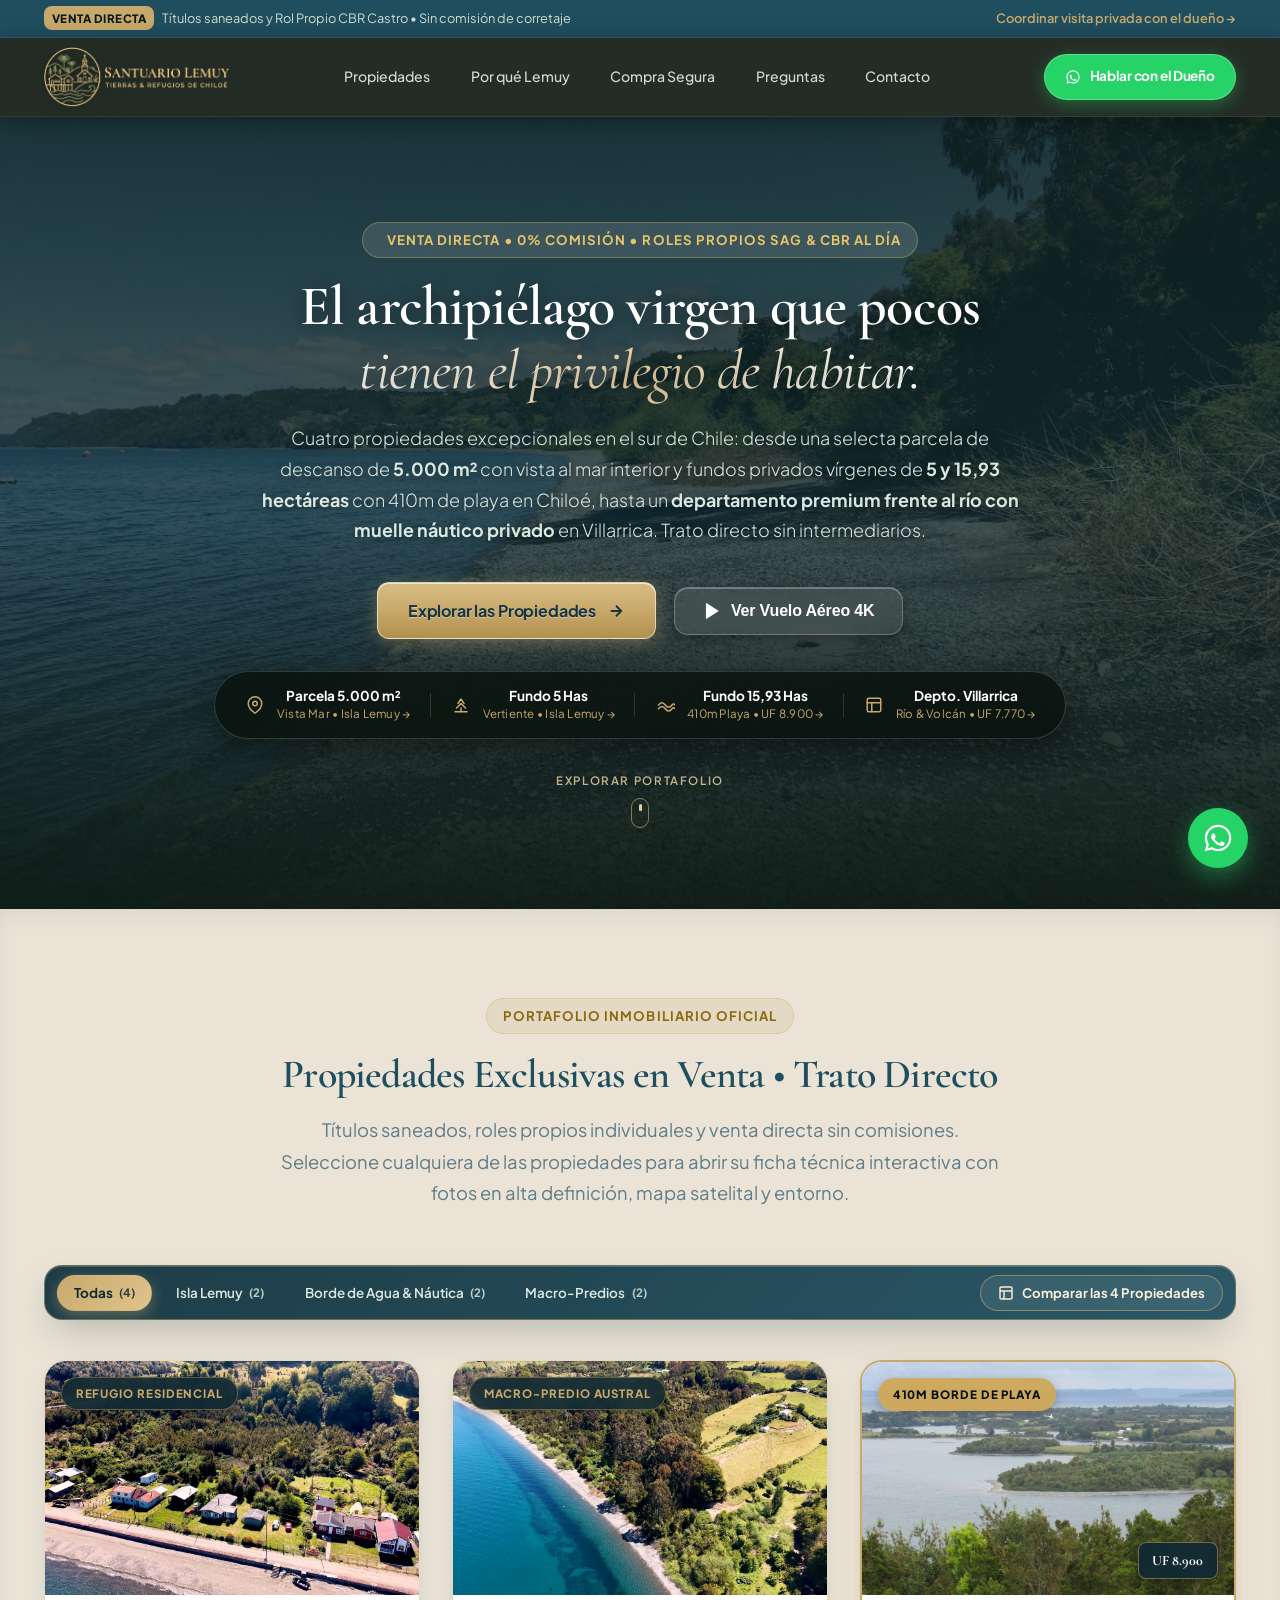
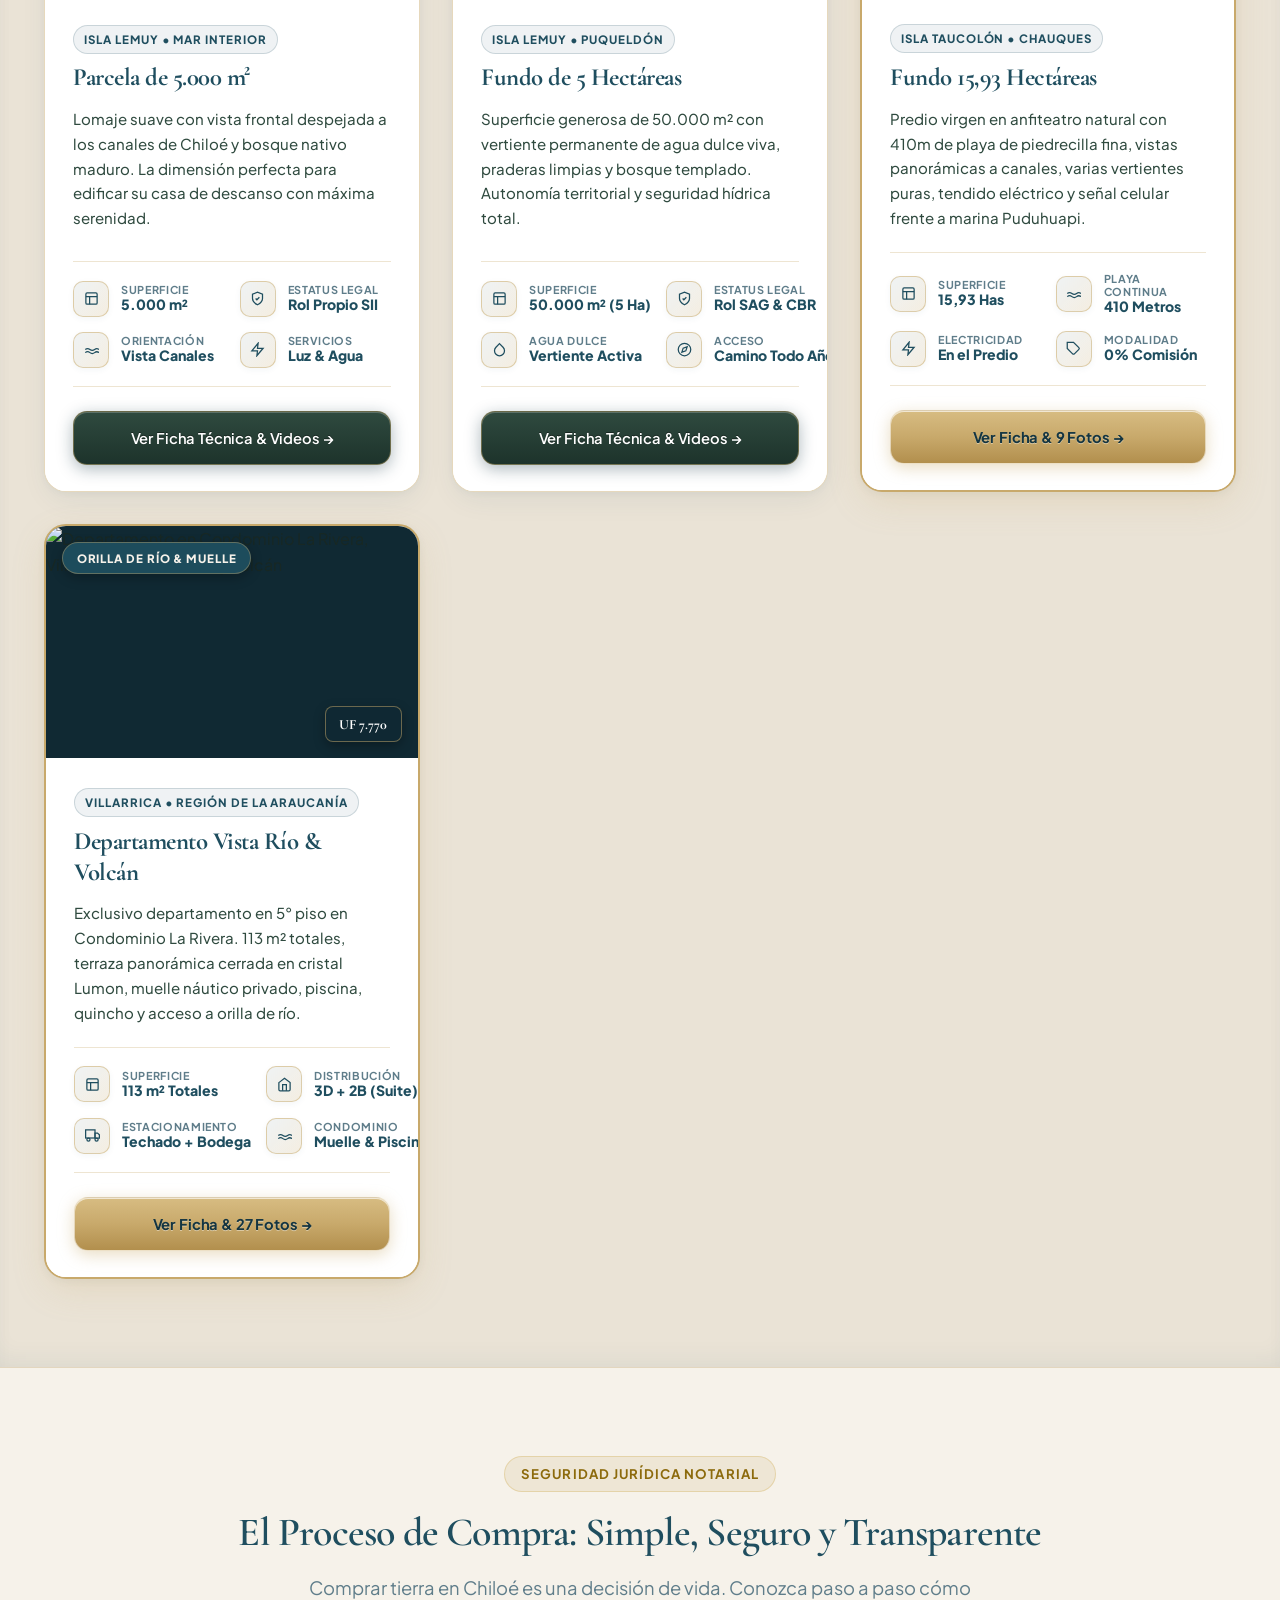
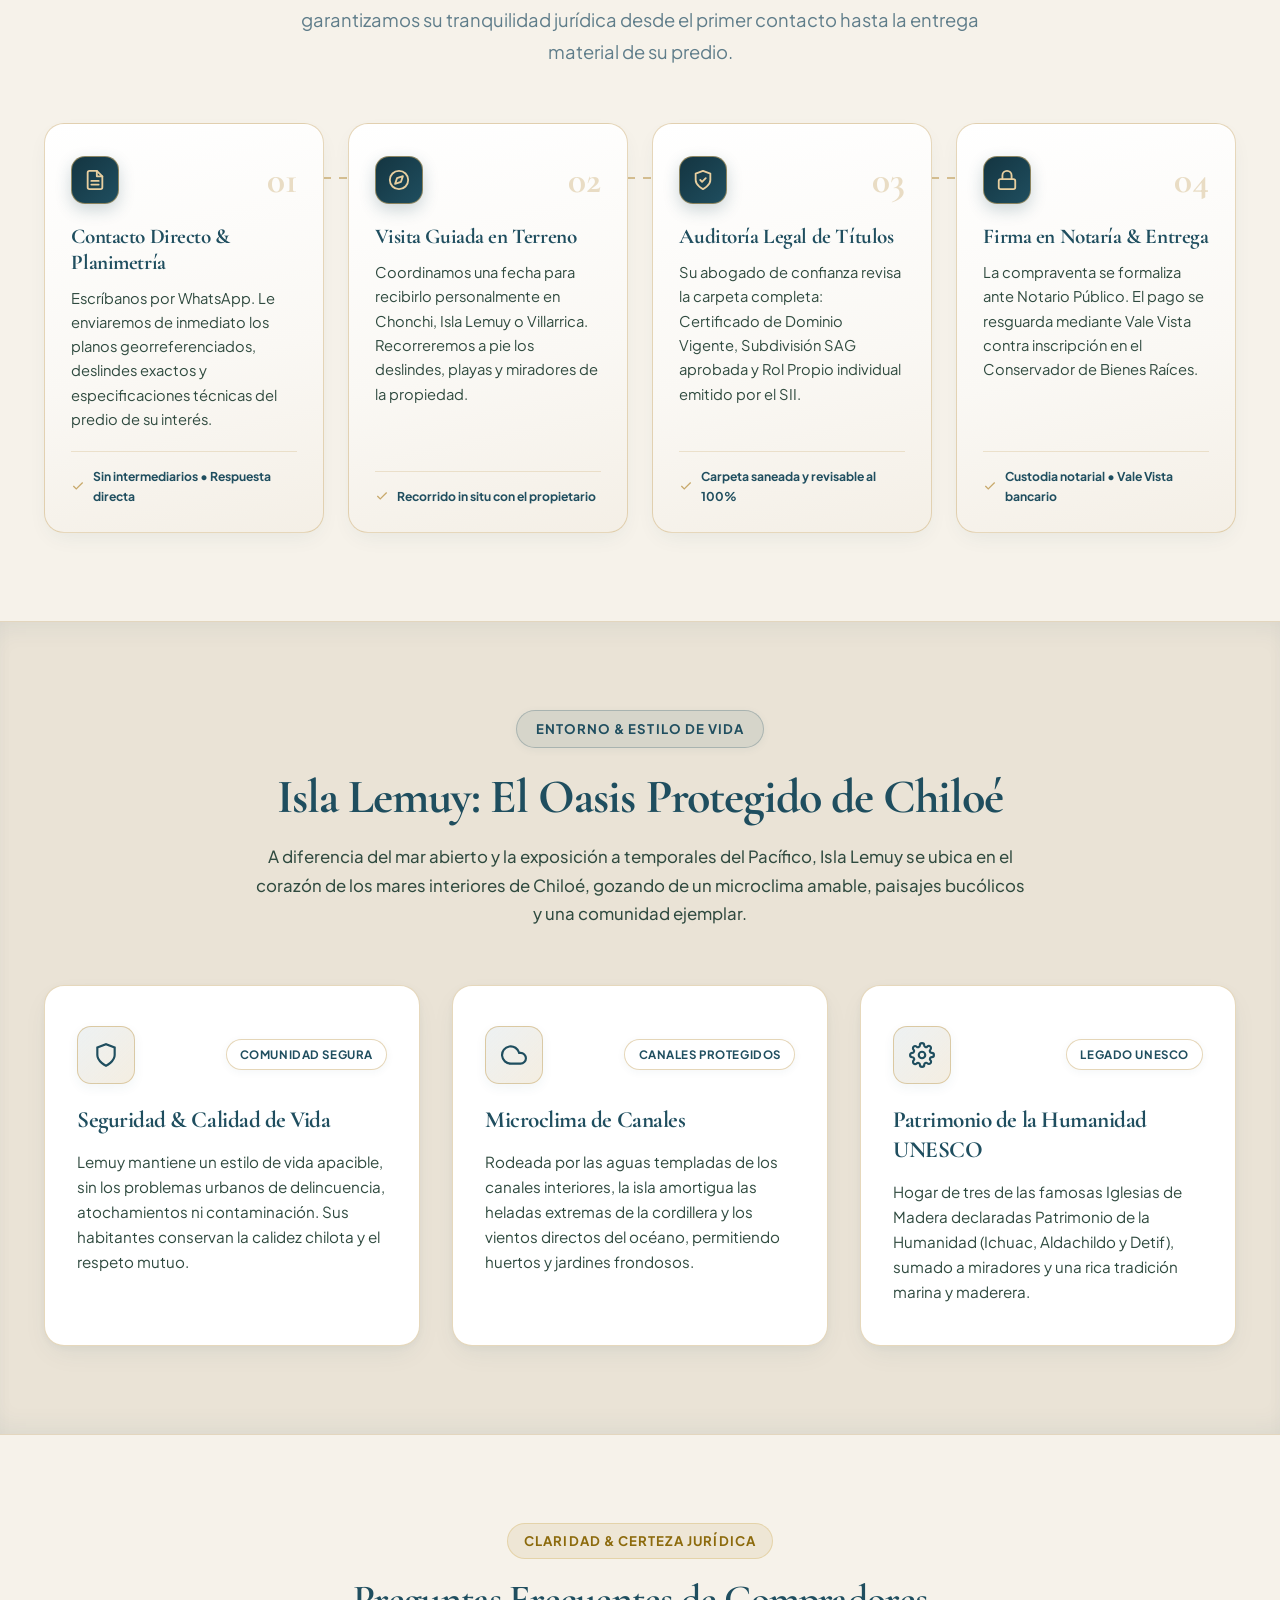
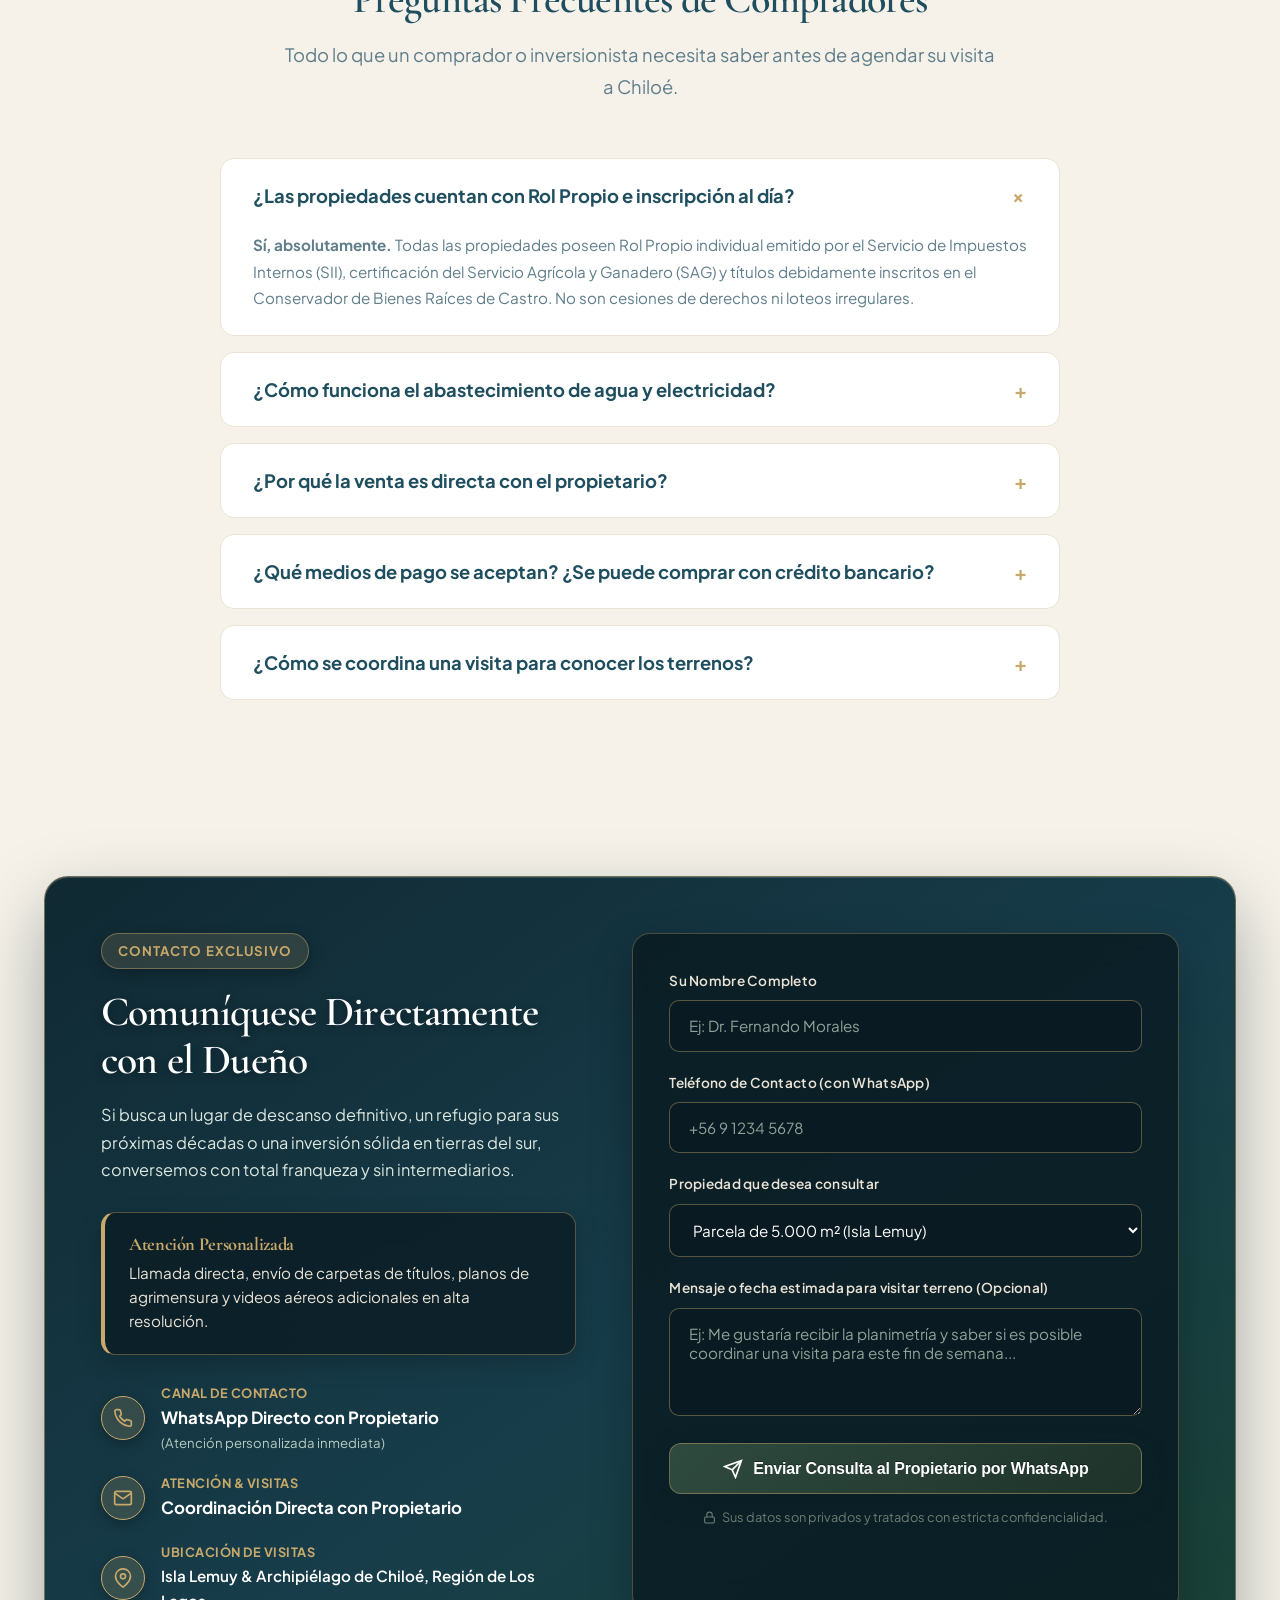
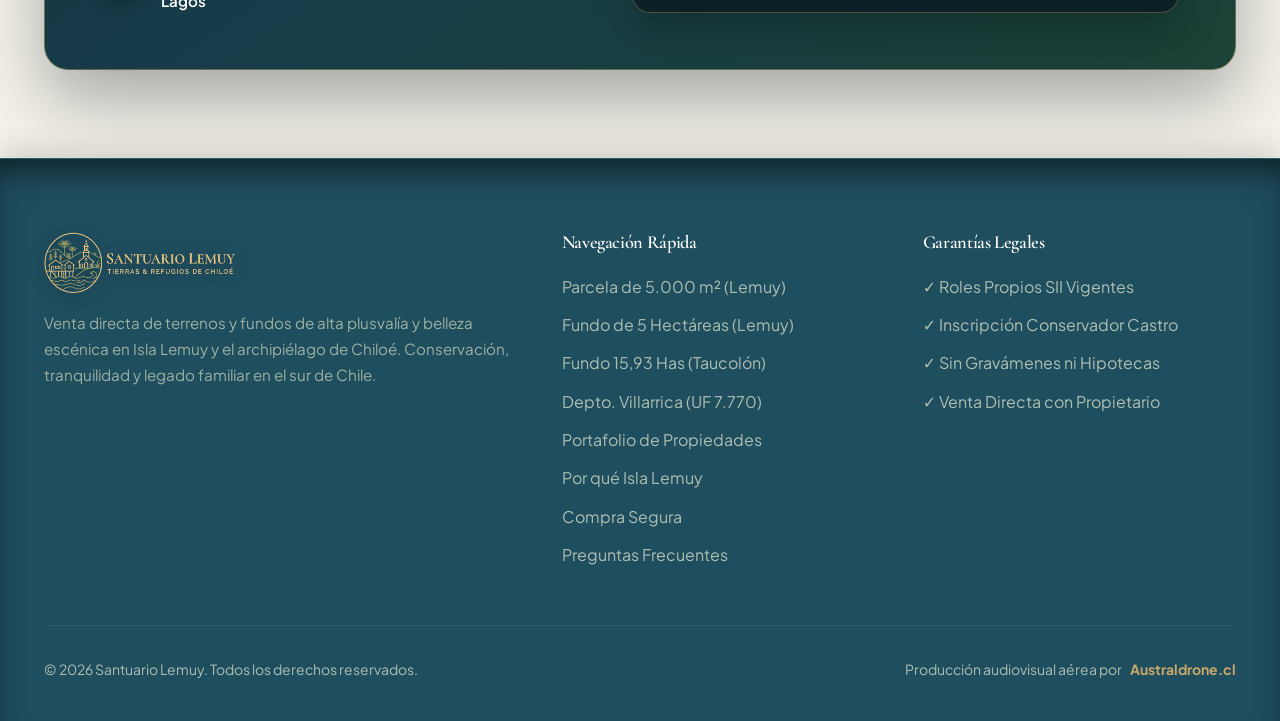
==== index.html @ d17cf9ff "feat: integrate official logo_lemuy.png across header dock, footers, and favicon" ====
<!DOCTYPE html>
<html lang="es">
<head>
  <meta charset="UTF-8">
  <meta name="viewport" content="width=device-width, initial-scale=1.0, maximum-scale=5.0">
  <title>Refugios de Lemuy & Chiloé | Terrenos y Fundos Exclusivos en Venta Directa</title>
  <meta name="description" content="Venta directa de parcelas de 5.000 m² y fundos de 5 y 17 hectáreas en Isla Lemuy, Chiloé. Bosque nativo, orilla de mar, rol propio individual y trato directo con el propietario sin comisión.">
  <meta name="robots" content="index, follow, max-image-preview:large, max-snippet:-1, max-video-preview:-1">
  <meta name="keywords" content="parcelas isla lemuy, comprar terreno chiloe, parcelas borde costero chiloe, venta parcelas puqueldon, terrenos 5000 m2 chiloe, fundos en venta chiloe, parcelas bosque nativo patagonia, parcelas con rol propio chiloe, refugios de lemuy, terrenos sur de chile, inversion parcelas chiloe, parcelas cerca de castro">
  <meta name="author" content="Santuario Lemuy">
  <link rel="canonical" href="https://ilycons.github.io/lemuy/">
  <link rel="icon" type="image/png" href="images/logo_lemuy_icon.png?v=31.0">
  <link rel="apple-touch-icon" href="images/logo_lemuy_icon.png?v=31.0">

  <!-- Geo-Targeting para Motores de Búsqueda y Google Maps -->
  <meta name="geo.region" content="CL-LL">
  <meta name="geo.placename" content="Isla Lemuy, Puqueldón, Chiloé">
  <meta name="geo.position" content="-42.617589;-73.722646">
  <meta name="ICBM" content="-42.617589, -73.722646">

  <!-- Open Graph / Redes Sociales & Respuestas IA -->
  <meta property="og:locale" content="es_CL">
  <meta property="og:type" content="website">
  <meta property="og:title" content="Refugios de Lemuy & Chiloé | Terrenos y Fundos Exclusivos en Venta Directa">
  <meta property="og:description" content="Oportunidad de inversión y refugio en el corazón de Chiloé: Parcelas de 5.000 m², 5 ha y 17 ha con rol propio, bosque nativo y borde costero. Venta directa sin comisión.">
  <meta property="og:url" content="https://ilycons.github.io/lemuy/">
  <meta property="og:site_name" content="Santuario Lemuy">
  <meta property="og:image" content="https://ilycons.github.io/lemuy/images/posters/hero_lemuy.jpg">

  <!-- Twitter Card -->
  <meta name="twitter:card" content="summary_large_image">
  <meta name="twitter:title" content="Terrenos y Parcelas en Venta en Isla Lemuy, Chiloé">
  <meta name="twitter:description" content="Venta directa por su dueño. Bosque nativo, orilla de mar, rol propio y máxima plusvalía en la Patagonia Insular Chilena.">
  <meta name="twitter:image" content="https://ilycons.github.io/lemuy/images/posters/hero_lemuy.jpg">

  <!-- Schema.org JSON-LD para Google Rich Snippets y Motores de IA (GEO / LLMO) -->
  <script type="application/ld+json">
  {
    "@context": "https://schema.org",
    "@graph": [
      {
        "@type": "WebSite",
        "@id": "https://ilycons.github.io/lemuy/#website",
        "url": "https://ilycons.github.io/lemuy/",
        "name": "Refugios de Lemuy & Chiloé | Terrenos y Fundos Exclusivos",
        "description": "Portal oficial de venta directa de terrenos y fundos de 5.000 m², 5 ha y 17 ha en Isla Lemuy, archipiélago de Chiloé.",
        "inLanguage": "es-CL"
      },
      {
        "@type": "Place",
        "@id": "https://ilycons.github.io/lemuy/#isla-lemuy",
        "name": "Isla Lemuy",
        "alternateName": "Comuna de Puqueldón",
        "description": "Isla Lemuy es una joya insular del archipiélago de Chiloé, caracterizada por su microclima templado, tres iglesias Patrimonio de la Humanidad UNESCO (Ichuac, Aldachildo y Detif), y cruce continuo en transbordador 24/7.",
        "geo": {
          "@type": "GeoCoordinates",
          "latitude": -42.617589,
          "longitude": -73.722646
        },
        "address": {
          "@type": "PostalAddress",
          "addressLocality": "Puqueldón",
          "addressRegion": "Chiloé, Región de Los Lagos",
          "addressCountry": "CL"
        }
      },
      {
        "@type": "ItemList",
        "@id": "https://ilycons.github.io/lemuy/#propiedades-list",
        "name": "Propiedades en Venta Directa en Isla Lemuy y Chiloé",
        "itemListElement": [
          {
            "@type": "ListItem",
            "position": 1,
            "item": {
              "@type": "Product",
              "name": "Parcela de 5.000 m² en Isla Lemuy (Refugio Residencial)",
              "description": "Terreno de 5.000 m² con rol propio individual, topografía suave, bosque nativo templado de canelos y arrayanes, factibilidad hídrica y eléctrica. Ideal para jubilación o segunda vivienda.",
              "offers": {
                "@type": "Offer",
                "priceCurrency": "CLP",
                "availability": "https://schema.org/InStock",
                "seller": {
                  "@type": "Person",
                  "name": "Propietario Directo (0% Comisión)"
                }
              }
            }
          },
          {
            "@type": "ListItem",
            "position": 2,
            "item": {
              "@type": "Product",
              "name": "Fundo Costero de 5 Hectáreas (Borde de Mar y Estero)",
              "description": "Excepcional propiedad de 50.000 m² con orilla de estero navegable y salida al mar interior de Chiloé. Bosque virgen y privacidad absoluta.",
              "offers": {
                "@type": "Offer",
                "priceCurrency": "CLP",
                "availability": "https://schema.org/InStock",
                "seller": {
                  "@type": "Person",
                  "name": "Propietario Directo (0% Comisión)"
                }
              }
            }
          },
          {
            "@type": "ListItem",
            "position": 3,
            "item": {
              "@type": "Product",
              "name": "Fundo Isla Taucolón • 15,93 Hectáreas con 410m de Playa",
              "description": "Excepcional predio de 15,93 Ha con aprox. 410 metros continuos de playa de piedrecilla fina en Isla Taucolón, archipiélago de las Chauques, comuna de Quemchi, Chiloé. Topografía en anfiteatro con vistas panorámicas a canales, bosque nativo virgen, vertientes de agua pura viva y tendido eléctrico en el predio.",
              "image": [
                "https://ilycons.github.io/lemuy/images/taucolon/01_bahia_playa.jpg",
                "https://ilycons.github.io/lemuy/images/taucolon/02_orilla_410m.jpg",
                "https://ilycons.github.io/lemuy/images/taucolon/03_playa_bosque.jpg",
                "https://ilycons.github.io/lemuy/images/taucolon/04_anfiteatro_canales.jpg",
                "https://ilycons.github.io/lemuy/images/taucolon/05_praderas_limpias.jpg",
                "https://ilycons.github.io/lemuy/images/taucolon/06_vista_chauques.jpg",
                "https://ilycons.github.io/lemuy/images/taucolon/07_islas_mechuque_anihue.jpg",
                "https://ilycons.github.io/lemuy/images/taucolon/08_sendero_bosque_nativo.jpg",
                "https://ilycons.github.io/lemuy/images/taucolon/09_vertientes_entorno.jpg"
              ],
              "offers": {
                "@type": "Offer",
                "price": "8900",
                "priceCurrency": "CLF",
                "availability": "https://schema.org/InStock",
                "seller": {
                  "@type": "Person",
                  "name": "Propietario Directo (0% Comisión)"
                }
              }
            }
          },
          {
            "@type": "ListItem",
            "position": 4,
            "item": {
              "@type": "Product",
              "name": "Departamento Condominio La Rivera • Villarrica",
              "description": "Exclusivo departamento en 5° piso en Condominio La Rivera con vistas panorámicas al Río Toltén, Lago y Volcán Villarrica. 113 m² totales, 3 dormitorios, 2 baños, terraza panorámica cerrada en cristal Lumon, muelle náutico privado, piscina y conserjería 24/7.",
              "image": [
                "https://storage.ppartnersgroup.com/property-files/media/100693/PP-4c45892d20696648.jpg"
              ],
              "offers": {
                "@type": "Offer",
                "price": "7770",
                "priceCurrency": "CLF",
                "availability": "https://schema.org/InStock",
                "seller": {
                  "@type": "Person",
                  "name": "Propietario Directo (0% Comisión)"
                }
              }
            }
          }
        ]
      },
      {
        "@type": "FAQPage",
        "@id": "https://ilycons.github.io/lemuy/#faq",
        "mainEntity": [
          {
            "@type": "Question",
            "name": "¿Cómo se llega a Isla Lemuy desde Santiago o el resto de Chile?",
            "acceptedAnswer": {
              "@type": "Answer",
              "text": "Se accede en vuelo comercial desde Santiago al Aeródromo de Mocopulli (Castro) en 1h 40m. Desde Castro son 40 minutos por Ruta 5 Sur asfaltada hasta el embarcadero de Chonchi (Huicha), donde transbordadores vehiculares cruzan continuamente en solo 10 minutos (servicio 24/7 sin reserva previa). Finalmente, son 10 a 15 minutos por camino consolidado hasta las propiedades."
            }
          },
          {
            "@type": "Question",
            "name": "¿Los terrenos cuentan con Rol Propio individual y títulos saneados?",
            "acceptedAnswer": {
              "@type": "Answer",
              "text": "Sí, el 100% de las propiedades cuentan con Rol Propio individual otorgado por el Servicio de Impuestos Internos (SII), subdivisión aprobada por el SAG y títulos inscritos en el Conservador de Bienes Raíces (CBR). No son derechos proindiviso ni loteos irregulares."
            }
          },
          {
            "@type": "Question",
            "name": "¿Cómo funciona el suministro de agua y electricidad en las parcelas?",
            "acceptedAnswer": {
              "@type": "Answer",
              "text": "Las parcelas cuentan con factibilidad real de conexión eléctrica mediante tendido cercano y excelente abastecimiento hídrico a través de vertientes naturales, captación de aguas pluviales y factibilidad de pozo profundo o comités de APR de Puqueldón."
            }
          },
          {
            "@type": "Question",
            "name": "¿Por qué invertir o comprar en Isla Lemuy en lugar de la Isla Grande de Chiloé?",
            "acceptedAnswer": {
              "@type": "Answer",
              "text": "Isla Lemuy ofrece un microclima más templado y resguardado, máxima seguridad comunitaria, arquitectura patrimonial UNESCO y conexión expedita y sin demoras a Castro y Chonchi, ofreciendo mayor plusvalía y serenidad que zonas saturadas."
            }
          },
          {
            "@type": "Question",
            "name": "¿Cómo es el proceso de compra directa sin comisión de corretaje?",
            "acceptedAnswer": {
              "@type": "Answer",
              "text": "El trato es 100% directo con el dueño de la tierra, ahorrando el 2% al 4% habitual de intermediarios. La operación se formaliza mediante Promesa y Escritura Pública de Compraventa ante Notario Público con fondos en vale vista resguardados por Notaría hasta la inscripción en el Conservador."
            }
          }
        ]
      }
    ]
  }
  </script>
  
  <!-- Google Fonts: Cormorant Garamond (Elegancia formal clásica), Cinzel (Arquitectura y distinción), Playfair Display & Plus Jakarta Sans -->
  <link rel="preconnect" href="https://fonts.googleapis.com">
  <link rel="preconnect" href="https://fonts.gstatic.com" crossorigin>
  <link href="https://fonts.googleapis.com/css2?family=Cinzel:wght@500;600;700;800&family=Cormorant+Garamond:ital,wght@0,400;0,500;0,600;0,700;1,400;1,600&family=Playfair+Display:ital,wght@0,500;0,600;0,700;1,400&family=Plus+Jakarta+Sans:wght@300;400;500;600;700&display=swap" rel="stylesheet">
  
  <!-- Hoja de Estilos con Cache Buster -->
  <link rel="stylesheet" href="styles.css?v=31.0">

  <!-- Estilos Críticos Responsivos Móviles (Garantía sin caché) -->
  <style>
    /* Prevención absoluta de desborde horizontal */
    html, body {
      overflow-x: clip !important;
      max-width: 100% !important;
      width: 100% !important;
      margin: 0 !important;
      padding: 0 !important;
      position: relative !important;
      box-sizing: border-box !important;
    }

    *, *::before, *::after {
      box-sizing: border-box !important;
    }

    img, video, iframe {
      max-width: 100% !important;
      box-sizing: border-box !important;
    }

    /* Reglas estrictas para dispositivos móviles y tablets (< 1080px) */
    @media screen and (max-width: 1080px) {
      .nav-menu {
        display: none !important;
      }
      .btn-header-cta {
        display: none !important;
      }
      .mobile-nav-toggle {
        display: flex !important;
        align-items: center !important;
        justify-content: center !important;
      }
      .mobile-nav-wa-pill {
        display: inline-flex !important;
      }
    }

    @media screen and (max-width: 1024px) {
      .container {
        padding-left: 1rem !important;
        padding-right: 1rem !important;
        width: 100% !important;
        max-width: 100% !important;
        box-sizing: border-box !important;
      }

      /* Barra Superior 100% Centrada y 1 sola línea */
      .top-notice {
        padding: 0.35rem 0.5rem !important;
        text-align: center !important;
        width: 100% !important;
        white-space: nowrap !important;
        overflow: hidden !important;
        text-overflow: ellipsis !important;
        font-size: 0.72rem !important;
      }
      .top-notice-content {
        justify-content: center !important;
        text-align: center !important;
        width: 100% !important;
      }
      .top-notice-left {
        white-space: nowrap !important;
        text-align: center !important;
        justify-content: center !important;
        overflow: hidden !important;
        text-overflow: ellipsis !important;
        width: 100% !important;
      }
      .top-notice-link {
        display: none !important;
      }

      /* Encabezado y Navbar Móvil */
      .navbar {
        height: 56px !important;
        padding: 0 1rem !important;
        display: flex !important;
        align-items: center !important;
        justify-content: space-between !important;
        box-sizing: border-box !important;
        width: 100% !important;
      }
      .header-cta-group {
        display: flex !important;
        align-items: center !important;
        gap: 0.5rem !important;
      }

      /* Hero Section Centrado */
      .hero-content {
        text-align: center !important;
        padding: 2.5rem 0 1.5rem !important;
        margin: 0 auto !important;
        width: 100% !important;
        display: flex !important;
        flex-direction: column !important;
        align-items: center !important;
      }
      .hero-title {
        font-size: clamp(1.85rem, 6.5vw, 2.3rem) !important;
        line-height: 1.18 !important;
        text-align: center !important;
        margin: 0 auto 1rem !important;
        width: 100% !important;
      }
      .hero-subtitle {
        font-size: 0.98rem !important;
        line-height: 1.65 !important;
        text-align: center !important;
        margin: 0 auto 1.8rem !important;
        max-width: 100% !important;
      }
      .hero-actions {
        display: flex !important;
        flex-direction: column !important;
        align-items: stretch !important;
        width: 100% !important;
        max-width: 350px !important;
        margin: 0 auto 2rem !important;
        gap: 0.8rem !important;
      }
      .hero-actions .btn {
        width: 100% !important;
        justify-content: center !important;
        min-height: 48px !important;
      }
      .hero-stats-bar {
        grid-template-columns: repeat(2, minmax(0, 1fr)) !important;
        gap: 0.65rem !important;
        padding: 1rem 0.6rem !important;
        width: 100% !important;
      }
      .hero-stat-item {
        text-align: center !important;
        align-items: center !important;
      }

      /* Tarjeta de Contacto en 1 SOLA COLUMNA VERTICAL */
      .contact-card {
        display: flex !important;
        flex-direction: column !important;
        padding: 1.5rem 1rem !important;
        gap: 2rem !important;
        width: 100% !important;
        max-width: 100% !important;
        border-radius: 14px !important;
        box-sizing: border-box !important;
      }
      .contact-info-col, .contact-form-col {
        width: 100% !important;
        max-width: 100% !important;
        box-sizing: border-box !important;
      }
      .contact-info-col {
        text-align: center !important;
      }
      .contact-info-col h3 {
        font-size: 1.65rem !important;
        text-align: center !important;
      }
      .contact-direct-owner-box {
        text-align: center !important;
        padding: 1.15rem 1rem !important;
        width: 100% !important;
      }
      .contact-list {
        text-align: left !important;
        width: 100% !important;
      }
      .form-group {
        width: 100% !important;
        margin-bottom: 1.15rem !important;
        text-align: left !important;
      }
      .form-input, .form-select, .form-textarea {
        width: 100% !important;
        max-width: 100% !important;
        font-size: 16px !important;
        padding: 0.85rem 1rem !important;
        border-radius: 8px !important;
        box-sizing: border-box !important;
      }
      .contact-form-col .btn {
        width: 100% !important;
        justify-content: center !important;
        min-height: 48px !important;
        white-space: normal !important;
        word-break: break-word !important;
        text-align: center !important;
        padding: 0.85rem 1rem !important;
      }

      /* Detalle de Propiedades en 1 Columna */
      .property-detail-grid {
        display: flex !important;
        flex-direction: column !important;
        width: 100% !important;
      }
      .prop-visual-pane {
        width: 100% !important;
        min-height: 250px !important;
        height: 260px !important;
      }
      .prop-info-pane {
        width: 100% !important;
        padding: 1.5rem 1rem !important;
        box-sizing: border-box !important;
      }
      .prop-specs-table {
        grid-template-columns: 1fr !important;
        width: 100% !important;
        padding: 1rem !important;
      }
      .prop-cta-bar {
        flex-direction: column !important;
        width: 100% !important;
        gap: 0.75rem !important;
      }
      .prop-cta-bar .btn {
        width: 100% !important;
        justify-content: center !important;
      }

      /* Grillas y Elementos a 1 Columna */
      .video-grid {
        grid-template-columns: 1fr !important;
        width: 100% !important;
        max-width: 440px !important;
        margin: 0 auto !important;
      }
      .reel-showcase-grid {
        grid-template-columns: 1fr !important;
        text-align: center !important;
        gap: 2rem !important;
      }
      .smartphone-frame {
        width: 100% !important;
        max-width: 270px !important;
        height: auto !important;
        aspect-ratio: 9 / 18.5 !important;
        margin: 0 auto !important;
      }
      .reasons-grid {
        grid-template-columns: 1fr !important;
      }
      .routes-timeline {
        grid-template-columns: 1fr !important;
      }
      .footer-grid {
        grid-template-columns: 1fr !important;
        text-align: center !important;
      }
      /* Mapa Interactivo Móvil */
      .interactive-map-wrapper {
        margin-top: 1.5rem !important;
        border-radius: 12px !important;
        width: 100% !important;
      }
      .map-header-bar {
        padding: 1rem 0.75rem !important;
        flex-direction: column !important;
        text-align: center !important;
        gap: 0.75rem !important;
      }
      .map-title-group {
        flex-direction: column !important;
        text-align: center !important;
        gap: 0.35rem !important;
      }
      .map-actions {
        width: 100% !important;
        flex-direction: column !important;
        gap: 0.5rem !important;
      }
      .map-actions .btn {
        width: 100% !important;
        justify-content: center !important;
        font-size: 0.85rem !important;
      }
      .map-iframe-container {
        height: 290px !important;
        width: 100% !important;
      }
      /* Modal de Video Móvil: Cero Solapamiento */
      .video-modal-backdrop {
        padding: 0.5rem !important;
      }
      .video-modal-box {
        border-radius: 12px !important;
        max-width: 100% !important;
        width: 100% !important;
      }
      .video-modal-topbar {
        padding: 0.55rem 0.75rem !important;
        gap: 0.5rem !important;
      }
      .video-modal-gear-tip {
        display: none !important;
      }
      .video-modal-pill {
        font-size: 0.7rem !important;
        padding: 0.2rem 0.5rem !important;
      }
      .video-modal-close {
        padding: 0.35rem 0.65rem !important;
        font-size: 0.78rem !important;
        min-height: 36px !important;
      }
      .modal-video-footer {
        padding: 0.65rem 0.75rem !important;
        flex-direction: column !important;
        text-align: center !important;
        gap: 0.5rem !important;
      }
      .floating-whatsapp-tooltip {
        display: none !important;
      }

      .secure-steps-grid {
        grid-template-columns: 1fr !important;
        gap: 1rem !important;
        width: 100% !important;
      }
      .hero-property-segments {
        display: flex !important;
        flex-direction: column !important;
        width: 100% !important;
        max-width: 340px !important;
        border-radius: 14px !important;
        padding: 0.35rem !important;
        margin: 0 auto 1.8rem !important;
        gap: 0.25rem !important;
        box-sizing: border-box !important;
      }
      .hero-segment-item {
        width: 100% !important;
        justify-content: flex-start !important;
        padding: 0.5rem 0.85rem !important;
        box-sizing: border-box !important;
      }
      .seg-divider {
        width: 100% !important;
        height: 1px !important;
      }
      .hero-property-selector {
        flex-direction: column !important;
        width: 100% !important;
        align-items: stretch !important;
        gap: 0.5rem !important;
      }
      .hero-property-pill {
        width: 100% !important;
        max-width: 100% !important;
        justify-content: center !important;
        font-size: 0.78rem !important;
        padding: 0.45rem 0.8rem !important;
      }
    }
  </style>
</head>
<body>

  <!-- Barra Superior de Confianza Legal (Compacta & Elegante) -->
  <div class="top-notice">
    <div class="container top-notice-content">
      <div class="top-notice-left">
        <span class="top-notice-badge">VENTA DIRECTA</span>
        <span>Títulos saneados y Rol Propio CBR Castro • Sin comisión de corretaje</span>
      </div>
      <div>
        <a href="#contacto" class="top-notice-link">
          Coordinar visita privada con el dueño &rarr;
        </a>
      </div>
    </div>
  </div>

  <!-- Encabezado Principal y Navegación (Sleek Desktop & Mobile) -->
  <header class="main-header">
    <div class="container navbar">
      <a href="#" class="brand-logo" aria-label="Inicio Santuario Lemuy">
        <img src="images/logo_lemuy.png?v=31.0" alt="Santuario Lemuy — Tierras &amp; Refugios de Chiloé" class="brand-full-logo" width="166" height="55">
      </a>

      <!-- Menú Escritorio Curado (Cero Desbordes ni Saltos de Línea) -->
      <nav>
        <ul class="nav-menu">
          <li><a href="#propiedades" class="nav-link">Propiedades</a></li>
          <li><a href="#isla-lemuy" class="nav-link">Por qué Lemuy</a></li>
          <li><a href="#proceso-seguro" class="nav-link">Compra Segura</a></li>
          <li><a href="#preguntas" class="nav-link">Preguntas</a></li>
          <li><a href="#contacto" class="nav-link">Contacto</a></li>
        </ul>
      </nav>

      <!-- Botón de Acción y Disparador Móvil -->
      <div class="header-cta-group">
        <a href="https://wa.me/?text=Hola,%20me%20comunico%20desde%20el%20portal%20Santuario%20Lemuy.%20Deseo%20conversar%20con%20el%20dueño." target="_blank" class="btn btn-whatsapp-dock btn-header-cta" aria-label="Hablar con el Dueño por WhatsApp">
          <svg width="16" height="16" viewBox="0 0 24 24" fill="currentColor"><path d="M12.04 2c-5.46 0-9.91 4.45-9.91 9.91 0 1.75.46 3.45 1.32 4.95L2.05 22l5.25-1.38c1.45.79 3.08 1.21 4.74 1.21 5.46 0 9.91-4.45 9.91-9.91 0-2.65-1.03-5.14-2.9-7.01A9.82 9.82 0 0 0 12.04 2m.01 1.67c2.2 0 4.26.86 5.82 2.42a8.23 8.23 0 0 1 2.41 5.83c0 4.54-3.7 8.24-8.24 8.24-1.48 0-2.93-.4-4.2-1.15l-.3-.18-3.12.82.83-3.04-.2-.31a8.19 8.19 0 0 1-1.26-4.38c0-4.54 3.7-8.24 8.24-8.24m4.52 11.66c-.25-.13-1.47-.72-1.7-.81-.23-.08-.39-.13-.56.13-.17.25-.64.81-.79.97-.14.17-.29.19-.54.06-.25-.13-1.06-.39-2.02-1.25-.75-.67-1.26-1.5-1.4-1.75-.15-.25-.02-.39.11-.51.11-.11.25-.29.37-.43.13-.15.17-.25.25-.42.08-.17.04-.32-.02-.45s-.56-1.35-.77-1.85c-.2-.48-.41-.42-.56-.43h-.48c-.16 0-.43.06-.66.31-.23.25-.87.85-.87 2.07s.89 2.4 1.01 2.57c.13.17 1.75 2.67 4.24 3.75.59.26 1.05.41 1.41.53.6.19 1.14.16 1.57.1.48-.07 1.47-.6 1.68-1.18.21-.58.21-1.07.15-1.18-.07-.1-.23-.17-.48-.29z"/></svg>
          Hablar con el Dueño
        </a>

        <!-- Botón Rápido WhatsApp Móvil -->
        <a href="https://wa.me/?text=Hola,%20quisiera%20solicitar%20información%20sobre%20los%20terrenos%20en%20Isla%20Lemuy" target="_blank" class="mobile-nav-wa-pill" aria-label="WhatsApp Directo">
          <svg width="15" height="15" viewBox="0 0 24 24" fill="currentColor"><path d="M12.04 2c-5.46 0-9.91 4.45-9.91 9.91 0 1.75.46 3.45 1.32 4.95L2.05 22l5.25-1.38c1.45.79 3.08 1.21 4.74 1.21 5.46 0 9.91-4.45 9.91-9.91 0-2.65-1.03-5.14-2.9-7.01A9.82 9.82 0 0 0 12.04 2m.01 1.67c2.2 0 4.26.86 5.82 2.42a8.23 8.23 0 0 1 2.41 5.83c0 4.54-3.7 8.24-8.24 8.24-1.48 0-2.93-.4-4.2-1.15l-.3-.18-3.12.82.83-3.04-.2-.31a8.19 8.19 0 0 1-1.26-4.38c0-4.54 3.7-8.24 8.24-8.24m4.52 11.66c-.25-.13-1.47-.72-1.7-.81-.23-.08-.39-.13-.56.13-.17.25-.64.81-.79.97-.14.17-.29.19-.54.06-.25-.13-1.06-.39-2.02-1.25-.75-.67-1.26-1.5-1.4-1.75-.15-.25-.02-.39.11-.51.11-.11.25-.29.37-.43.13-.15.17-.25.25-.42.08-.17.04-.32-.02-.45s-.56-1.35-.77-1.85c-.2-.48-.41-.42-.56-.43h-.48c-.16 0-.43.06-.66.31-.23.25-.87.85-.87 2.07s.89 2.4 1.01 2.57c.13.17 1.75 2.67 4.24 3.75.59.26 1.05.41 1.41.53.6.19 1.14.16 1.57.1.48-.07 1.47-.6 1.68-1.18.21-.58.21-1.07.15-1.18-.07-.1-.23-.17-.48-.29z"/></svg>
          <span>WhatsApp</span>
        </a>

        <!-- Botón Hamburguesa Móvil -->
        <button class="mobile-nav-toggle" aria-label="Abrir Menú de Navegación">
          <span class="hamburger-line"></span>
          <span class="hamburger-line"></span>
          <span class="hamburger-line"></span>
        </button>
      </div>
    </div>
  </header>

  <!-- Menú Desplegable Pantalla Completa para Móviles (Drawer) -->
  <div class="mobile-nav-drawer" role="dialog" aria-modal="true">
    <ul class="mobile-drawer-links">
      <li><a href="#propiedades" class="mobile-drawer-link">Portafolio Inmobiliario <span>&rarr;</span></a></li>
      <li><a href="#isla-lemuy" class="mobile-drawer-link">Por qué Isla Lemuy <span>&rarr;</span></a></li>
      <li><a href="#proceso-seguro" class="mobile-drawer-link">Compra Segura en 4 Pasos <span>&rarr;</span></a></li>
      <li><a href="#preguntas" class="mobile-drawer-link">Preguntas Frecuentes <span>&rarr;</span></a></li>
      <li><a href="#contacto" class="mobile-drawer-link">Contacto Directo <span>&rarr;</span></a></li>
    </ul>

    <div class="mobile-drawer-cta-box">
      <a href="https://wa.me/?text=Hola,%20quisiera%20solicitar%20información%20sobre%20los%20terrenos%20en%20Isla%20Lemuy" target="_blank" class="btn btn-whatsapp btn-lg" style="width: 100%;">
        <svg width="20" height="20" viewBox="0 0 24 24" fill="currentColor"><path d="M12.04 2c-5.46 0-9.91 4.45-9.91 9.91 0 1.75.46 3.45 1.32 4.95L2.05 22l5.25-1.38c1.45.79 3.08 1.21 4.74 1.21 5.46 0 9.91-4.45 9.91-9.91 0-2.65-1.03-5.14-2.9-7.01A9.82 9.82 0 0 0 12.04 2m.01 1.67c2.2 0 4.26.86 5.82 2.42a8.23 8.23 0 0 1 2.41 5.83c0 4.54-3.7 8.24-8.24 8.24-1.48 0-2.93-.4-4.2-1.15l-.3-.18-3.12.82.83-3.04-.2-.31a8.19 8.19 0 0 1-1.26-4.38c0-4.54 3.7-8.24 8.24-8.24m4.52 11.66c-.25-.13-1.47-.72-1.7-.81-.23-.08-.39-.13-.56.13-.17.25-.64.81-.79.97-.14.17-.29.19-.54.06-.25-.13-1.06-.39-2.02-1.25-.75-.67-1.26-1.5-1.4-1.75-.15-.25-.02-.39.11-.51.11-.11.25-.29.37-.43.13-.15.17-.25.25-.42.08-.17.04-.32-.02-.45s-.56-1.35-.77-1.85c-.2-.48-.41-.42-.56-.43h-.48c-.16 0-.43.06-.66.31-.23.25-.87.85-.87 2.07s.89 2.4 1.01 2.57c.13.17 1.75 2.67 4.24 3.75.59.26 1.05.41 1.41.53.6.19 1.14.16 1.57.1.48-.07 1.47-.6 1.68-1.18.21-.58.21-1.07.15-1.18-.07-.1-.23-.17-.48-.29z"/></svg>
        Consultar vía WhatsApp
      </a>
      <a href="#contacto" class="btn btn-outline-white btn-lg" style="width: 100%;">
        Coordinar Visita con el Propietario
      </a>
    </div>
  </div>

  <!-- Hero Section con Video Aéreo de Fondo -->
  <section class="hero-section">
    <div class="hero-video-bg-wrap">
      <video class="hero-video-bg" autoplay muted loop playsinline preload="metadata" poster="images/posters/hero_lemuy.jpg">
        <source src="https://github.com/iLyCoNs/lemuy/releases/download/videos/LEMUY_HORIZONTAL_FINAL.mp4" type="video/mp4">
      </video>
    </div>
    <div class="hero-overlay"></div>

    <div class="container hero-content">
      <div class="eyebrow-badge dark">
        <span class="eyebrow-pulse-dot"></span>
        VENTA DIRECTA • 0% COMISIÓN • ROLES PROPIOS SAG & CBR AL DÍA
      </div>

      <h1 class="hero-title">El archipiélago virgen que pocos<br><em>tienen el privilegio de habitar.</em></h1>
      
      <p class="hero-subtitle">
        Cuatro propiedades excepcionales en el sur de Chile: desde una selecta parcela de descanso de <strong>5.000 m²</strong> con vista al mar interior y fundos privados vírgenes de <strong>5 y 15,93 hectáreas</strong> con 410m de playa en Chiloé, hasta un <strong>departamento premium frente al río con muelle náutico privado</strong> en Villarrica. Trato directo sin intermediarios.
      </p>

      <div class="hero-actions">
        <a href="#propiedades" class="btn btn-accent btn-lg">
          Explorar las Propiedades
          <svg width="18" height="18" viewBox="0 0 24 24" fill="none" stroke="currentColor" stroke-width="2.5"><line x1="5" y1="12" x2="19" y2="12"></line><polyline points="12 5 19 12 12 19"></polyline></svg>
        </a>

        <!-- Botón Video Aéreo 4K Elegante y Armónico (Sin rojo chillón) -->
        <button type="button" class="btn btn-outline-white btn-lg btn-play-youtube" data-youtube-id="UyUsmi38UsI">
          <svg width="18" height="18" viewBox="0 0 24 24" fill="none" stroke="currentColor" stroke-width="2.2"><polygon points="5 3 19 12 5 21 5 3" fill="currentColor"/></svg>
          Ver Vuelo Aéreo 4K
        </button>
      </div>

      <!-- Barra Didáctica Segmentada de Selección de Propiedades (Diseño Armónico Minimalista) -->
      <div class="hero-property-segments">
        <a href="parcela-5000m2.html" class="hero-segment-item" title="Ver ficha técnica de la Parcela 5.000 m²">
          <span class="seg-icon" aria-hidden="true">
            <svg width="18" height="18" viewBox="0 0 24 24" fill="none" stroke="currentColor" stroke-width="2" stroke-linecap="round" stroke-linejoin="round">
              <path d="M21 10c0 7-9 13-9 13s-9-6-9-13a9 9 0 0 1 18 0z"></path>
              <circle cx="12" cy="10" r="3"></circle>
            </svg>
          </span>
          <div class="seg-text">
            <span class="seg-title">Parcela 5.000 m²</span>
            <span class="seg-sub">Vista Mar • Isla Lemuy &rarr;</span>
          </div>
        </a>
        <div class="seg-divider"></div>
        <a href="fundo-5-hectareas.html" class="hero-segment-item" title="Ver ficha técnica del Fundo 5 Has">
          <span class="seg-icon" aria-hidden="true">
            <svg width="18" height="18" viewBox="0 0 24 24" fill="none" stroke="currentColor" stroke-width="2" stroke-linecap="round" stroke-linejoin="round">
              <path d="m8 10 4-6 4 6"></path>
              <path d="m6 16 6-6 6 6"></path>
              <path d="M4 21h16"></path>
              <path d="M12 16v5"></path>
            </svg>
          </span>
          <div class="seg-text">
            <span class="seg-title">Fundo 5 Has</span>
            <span class="seg-sub">Vertiente • Isla Lemuy &rarr;</span>
          </div>
        </a>
        <div class="seg-divider"></div>
        <a href="fundo-taucolon-15ha.html" class="hero-segment-item" title="Ver ficha técnica y fotos del Fundo 15,93 Has">
          <span class="seg-icon" aria-hidden="true">
            <svg width="18" height="18" viewBox="0 0 24 24" fill="none" stroke="currentColor" stroke-width="2" stroke-linecap="round" stroke-linejoin="round">
              <path d="M2 12c3-4 6-4 9 0 3 4 6 4 9 0 1.5-2 3-2 4 0"></path>
              <path d="M2 17c3-4 6-4 9 0 3 4 6 4 9 0 1.5-2 3-2 4 0"></path>
            </svg>
          </span>
          <div class="seg-text">
            <span class="seg-title">Fundo 15,93 Has</span>
            <span class="seg-sub">410m Playa • UF 8.900 &rarr;</span>
          </div>
        </a>
        <div class="seg-divider"></div>
        <a href="departamento-villarrica.html" class="hero-segment-item" title="Ver ficha técnica y fotos del Depto. en Villarrica">
          <span class="seg-icon" aria-hidden="true">
            <svg width="18" height="18" viewBox="0 0 24 24" fill="none" stroke="currentColor" stroke-width="2" stroke-linecap="round" stroke-linejoin="round">
              <rect x="3" y="3" width="18" height="18" rx="2"></rect>
              <path d="M3 9h18M9 21V9"></path>
            </svg>
          </span>
          <div class="seg-text">
            <span class="seg-title">Depto. Villarrica</span>
            <span class="seg-sub">Río & Volcán • UF 7.770 &rarr;</span>
          </div>
        </a>
      </div>

      <a href="#propiedades" class="hero-scroll-cue" aria-label="Desplazar al portafolio de propiedades">
        <span>Explorar Portafolio</span>
        <span class="hero-scroll-track" aria-hidden="true"><span class="hero-scroll-dot"></span></span>
      </a>
    </div>
  </section>

  <!-- SECCIÓN PORTAFOLIO INMOBILIARIO OFICIAL -->
  <section id="propiedades" class="section-padding properties-section">
    <div class="container">
      <div class="section-header text-center">
        <div class="eyebrow-badge">Portafolio Inmobiliario Oficial</div>
        <h2 class="section-title">Propiedades Exclusivas en Venta • Trato Directo</h2>
        <p class="section-desc">
          Títulos saneados, roles propios individuales y venta directa sin comisiones. Seleccione cualquiera de las propiedades para abrir su ficha técnica interactiva con fotos en alta definición, mapa satelital y entorno.
        </p>
      </div>

      <!-- Barra Curada de Filtro & Comparador Ejecutivo -->
      <div class="portfolio-curated-toolbar" role="region" aria-label="Filtros y comparador de propiedades">
        <div class="portfolio-filter-pills" role="tablist" aria-label="Filtrar propiedades por categoría">
          <button type="button" class="portfolio-filter-btn active" data-filter="all" role="tab" aria-selected="true">
            Todas <span class="portfolio-filter-count">(4)</span>
          </button>
          <button type="button" class="portfolio-filter-btn" data-filter="lemuy" role="tab" aria-selected="false">
            Isla Lemuy <span class="portfolio-filter-count">(2)</span>
          </button>
          <button type="button" class="portfolio-filter-btn" data-filter="nautica" role="tab" aria-selected="false">
            Borde de Agua & Náutica <span class="portfolio-filter-count">(2)</span>
          </button>
          <button type="button" class="portfolio-filter-btn" data-filter="macro" role="tab" aria-selected="false">
            Macro-Predios <span class="portfolio-filter-count">(2)</span>
          </button>
        </div>

        <button type="button" class="portfolio-compare-toggle" id="portfolioCompareBtn" aria-expanded="false" aria-controls="portfolioCompareDrawer">
          <svg width="16" height="16" viewBox="0 0 24 24" fill="none" stroke="currentColor" stroke-width="2.2"><rect x="3" y="3" width="18" height="18" rx="2"/><line x1="3" y1="9" x2="21" y2="9"/><line x1="9" y1="21" x2="9" y2="9"/></svg>
          Comparar las 4 Propiedades
        </button>
      </div>

      <!-- Cuadro Comparativo Ejecutivo Desplegable -->
      <div class="portfolio-compare-drawer" id="portfolioCompareDrawer">
        <div class="portfolio-compare-inner">
          <div class="compare-matrix-card">
            <table class="compare-matrix-table">
              <thead>
                <tr>
                  <th>Propiedad</th>
                  <th>Superficie</th>
                  <th>Atributo Distintivo</th>
                  <th>Certeza Legal</th>
                  <th>Valor / Condición</th>
                  <th>Ficha</th>
                </tr>
              </thead>
              <tbody>
                <tr>
                  <td>
                    <span class="compare-prop-name">Parcela de 5.000 m²</span>
                    <span class="compare-prop-sub">Isla Lemuy • Chiloé</span>
                  </td>
                  <td><strong>5.000 m²</strong> (0,5 Ha)</td>
                  <td>Vista mar interior &amp; bosque nativo</td>
                  <td>Rol Propio SII &amp; CBR</td>
                  <td><span class="compare-badge-highlight">Directo 0% Com.</span></td>
                  <td><a href="parcela-5000m2.html" class="btn btn-outline btn-sm">Ver Ficha &rarr;</a></td>
                </tr>
                <tr>
                  <td>
                    <span class="compare-prop-name">Fundo de 5 Hectáreas</span>
                    <span class="compare-prop-sub">Isla Lemuy • Puqueldón</span>
                  </td>
                  <td><strong>50.000 m²</strong> (5 Has)</td>
                  <td>Vertiente viva 365d &amp; subdivisión D.L. 3.516</td>
                  <td>Rol Propio SAG &amp; CBR</td>
                  <td><span class="compare-badge-highlight">Directo 0% Com.</span></td>
                  <td><a href="fundo-5-hectareas.html" class="btn btn-outline btn-sm">Ver Ficha &rarr;</a></td>
                </tr>
                <tr>
                  <td>
                    <span class="compare-prop-name">Fundo Isla Taucolón</span>
                    <span class="compare-prop-sub">Archipiélago Chauques</span>
                  </td>
                  <td><strong>15,93 Has</strong> (159.300 m²)</td>
                  <td>410m playa de piedrecilla &amp; marina al frente</td>
                  <td>Rol Propio SAG &amp; CBR</td>
                  <td><span class="compare-badge-highlight">UF 8.900 • 0% Com.</span></td>
                  <td><a href="fundo-taucolon-15ha.html" class="btn btn-accent btn-sm">Ver Ficha &rarr;</a></td>
                </tr>
                <tr>
                  <td>
                    <span class="compare-prop-name">Depto. La Rivera (Piso 5)</span>
                    <span class="compare-prop-sub">Villarrica • Araucanía</span>
                  </td>
                  <td><strong>113 m²</strong> (90 + 23 m²)</td>
                  <td>Terraza cristal, río, lago, volcán &amp; muelle</td>
                  <td>Rol Individual • Hipotecable</td>
                  <td><span class="compare-badge-highlight">UF 7.770 • MZ12694</span></td>
                  <td><a href="departamento-villarrica.html" class="btn btn-accent btn-sm">Ver Ficha &rarr;</a></td>
                </tr>
              </tbody>
            </table>
          </div>
        </div>
      </div>

      <!-- Grid Modular de Propiedades con Diseño Minimalista Monocromático -->
      <div class="property-preview-grid">
        <!-- Tarjeta 1: Parcela de 5.000 m² -->
        <article class="property-preview-card" data-category="lemuy">
          <div class="property-preview-media">
            <span class="property-preview-badge">Refugio Residencial</span>
            <img src="images/posters/parcela_16_9.jpg" alt="Parcela 5.000 m² en Isla Lemuy con vista al mar interior" loading="lazy">
          </div>
          <div class="property-preview-body">
            <div class="property-preview-header">
              <span class="property-preview-location">Isla Lemuy • Mar Interior</span>
              <h3 class="property-preview-title">Parcela de 5.000 m²</h3>
            </div>
            <p class="property-preview-desc">
              Lomaje suave con vista frontal despejada a los canales de Chiloé y bosque nativo maduro. La dimensión perfecta para edificar su casa de descanso con máxima serenidad.
            </p>
            
            <div class="property-specs-grid">
              <div class="spec-cell">
                <span class="spec-cell-icon" aria-hidden="true">
                  <svg width="15" height="15" viewBox="0 0 24 24" fill="none" stroke="currentColor" stroke-width="2"><rect x="3" y="3" width="18" height="18" rx="2"/><path d="M3 9h18M9 21V9"/></svg>
                </span>
                <div class="spec-cell-text">
                  <span class="spec-cell-label">Superficie</span>
                  <span class="spec-cell-val">5.000 m²</span>
                </div>
              </div>
              <div class="spec-cell">
                <span class="spec-cell-icon" aria-hidden="true">
                  <svg width="15" height="15" viewBox="0 0 24 24" fill="none" stroke="currentColor" stroke-width="2"><path d="M12 22s8-4 8-10V5l-8-3-8 3v7c0 6 8 10 8 10z"/><polyline points="9 12 11 14 15 10"/></svg>
                </span>
                <div class="spec-cell-text">
                  <span class="spec-cell-label">Estatus Legal</span>
                  <span class="spec-cell-val">Rol Propio SII</span>
                </div>
              </div>
              <div class="spec-cell">
                <span class="spec-cell-icon" aria-hidden="true">
                  <svg width="15" height="15" viewBox="0 0 24 24" fill="none" stroke="currentColor" stroke-width="2"><path d="M2 12c2.5-2 5-2 7.5 0s5 2 7.5 0 4.5-2 7 0"/><path d="M2 17c2.5-2 5-2 7.5 0s5 2 7.5 0 4.5-2 7 0"/></svg>
                </span>
                <div class="spec-cell-text">
                  <span class="spec-cell-label">Orientación</span>
                  <span class="spec-cell-val">Vista Canales</span>
                </div>
              </div>
              <div class="spec-cell">
                <span class="spec-cell-icon" aria-hidden="true">
                  <svg width="15" height="15" viewBox="0 0 24 24" fill="none" stroke="currentColor" stroke-width="2"><polygon points="13 2 3 14 12 14 11 22 21 10 12 10 13 2"/></svg>
                </span>
                <div class="spec-cell-text">
                  <span class="spec-cell-label">Servicios</span>
                  <span class="spec-cell-val">Luz & Agua</span>
                </div>
              </div>
            </div>

            <div class="property-preview-footer">
              <a href="parcela-5000m2.html" class="btn btn-primary">
                Ver Ficha Técnica & Videos &rarr;
              </a>
            </div>
          </div>
        </article>

        <!-- Tarjeta 2: Fundo de 5 Hectáreas -->
        <article class="property-preview-card" data-category="lemuy macro">
          <div class="property-preview-media">
            <span class="property-preview-badge">Macro-Predio Austral</span>
            <img src="images/posters/fundo5ha_16_9.jpg" alt="Fundo de 5 Hectáreas en Isla Lemuy con vertiente y praderas" loading="lazy">
          </div>
          <div class="property-preview-body">
            <div class="property-preview-header">
              <span class="property-preview-location">Isla Lemuy • Puqueldón</span>
              <h3 class="property-preview-title">Fundo de 5 Hectáreas</h3>
            </div>
            <p class="property-preview-desc">
              Superficie generosa de 50.000 m² con vertiente permanente de agua dulce viva, praderas limpias y bosque templado. Autonomía territorial y seguridad hídrica total.
            </p>

            <div class="property-specs-grid">
              <div class="spec-cell">
                <span class="spec-cell-icon" aria-hidden="true">
                  <svg width="15" height="15" viewBox="0 0 24 24" fill="none" stroke="currentColor" stroke-width="2"><rect x="3" y="3" width="18" height="18" rx="2"/><path d="M3 9h18M9 21V9"/></svg>
                </span>
                <div class="spec-cell-text">
                  <span class="spec-cell-label">Superficie</span>
                  <span class="spec-cell-val">50.000 m² (5 Ha)</span>
                </div>
              </div>
              <div class="spec-cell">
                <span class="spec-cell-icon" aria-hidden="true">
                  <svg width="15" height="15" viewBox="0 0 24 24" fill="none" stroke="currentColor" stroke-width="2"><path d="M12 22s8-4 8-10V5l-8-3-8 3v7c0 6 8 10 8 10z"/><polyline points="9 12 11 14 15 10"/></svg>
                </span>
                <div class="spec-cell-text">
                  <span class="spec-cell-label">Estatus Legal</span>
                  <span class="spec-cell-val">Rol SAG & CBR</span>
                </div>
              </div>
              <div class="spec-cell">
                <span class="spec-cell-icon" aria-hidden="true">
                  <svg width="15" height="15" viewBox="0 0 24 24" fill="none" stroke="currentColor" stroke-width="2"><path d="M12 2.69l5.66 5.66a8 8 0 1 1-11.31 0z"/></svg>
                </span>
                <div class="spec-cell-text">
                  <span class="spec-cell-label">Agua Dulce</span>
                  <span class="spec-cell-val">Vertiente Activa</span>
                </div>
              </div>
              <div class="spec-cell">
                <span class="spec-cell-icon" aria-hidden="true">
                  <svg width="15" height="15" viewBox="0 0 24 24" fill="none" stroke="currentColor" stroke-width="2"><circle cx="12" cy="12" r="10"/><polygon points="16.24 7.76 14.12 14.12 7.76 16.24 9.88 9.88 16.24 7.76"/></svg>
                </span>
                <div class="spec-cell-text">
                  <span class="spec-cell-label">Acceso</span>
                  <span class="spec-cell-val">Camino Todo Año</span>
                </div>
              </div>
            </div>

            <div class="property-preview-footer">
              <a href="fundo-5-hectareas.html" class="btn btn-primary">
                Ver Ficha Técnica & Videos &rarr;
              </a>
            </div>
          </div>
        </article>

        <!-- Tarjeta 3: Fundo Costero 15,93 Has (Taucolón) -->
        <article class="property-preview-card featured" data-category="nautica macro">
          <div class="property-preview-media">
            <span class="property-preview-badge" style="background: rgba(207, 168, 89, 0.95); color: #07100b; font-weight: 800;">410m Borde de Playa</span>
            <span class="property-preview-price-tag">UF 8.900</span>
            <img src="images/taucolon/01_bahia_playa.jpg" alt="Fundo Isla Taucolón de 15,93 Has con 410 metros de playa" loading="lazy">
          </div>
          <div class="property-preview-body">
            <div class="property-preview-header">
              <span class="property-preview-location">Isla Taucolón • Chauques</span>
              <h3 class="property-preview-title">Fundo 15,93 Hectáreas</h3>
            </div>
            <p class="property-preview-desc">
              Predio virgen en anfiteatro natural con 410m de playa de piedrecilla fina, vistas panorámicas a canales, varias vertientes puras, tendido eléctrico y señal celular frente a marina Puduhuapi.
            </p>

            <div class="property-specs-grid">
              <div class="spec-cell">
                <span class="spec-cell-icon" aria-hidden="true">
                  <svg width="15" height="15" viewBox="0 0 24 24" fill="none" stroke="currentColor" stroke-width="2"><rect x="3" y="3" width="18" height="18" rx="2"/><path d="M3 9h18M9 21V9"/></svg>
                </span>
                <div class="spec-cell-text">
                  <span class="spec-cell-label">Superficie</span>
                  <span class="spec-cell-val">15,93 Has</span>
                </div>
              </div>
              <div class="spec-cell">
                <span class="spec-cell-icon" aria-hidden="true">
                  <svg width="15" height="15" viewBox="0 0 24 24" fill="none" stroke="currentColor" stroke-width="2"><path d="M2 12c2.5-2 5-2 7.5 0s5 2 7.5 0 4.5-2 7 0"/><path d="M2 17c2.5-2 5-2 7.5 0s5 2 7.5 0 4.5-2 7 0"/></svg>
                </span>
                <div class="spec-cell-text">
                  <span class="spec-cell-label">Playa Continua</span>
                  <span class="spec-cell-val">410 Metros</span>
                </div>
              </div>
              <div class="spec-cell">
                <span class="spec-cell-icon" aria-hidden="true">
                  <svg width="15" height="15" viewBox="0 0 24 24" fill="none" stroke="currentColor" stroke-width="2"><polygon points="13 2 3 14 12 14 11 22 21 10 12 10 13 2"/></svg>
                </span>
                <div class="spec-cell-text">
                  <span class="spec-cell-label">Electricidad</span>
                  <span class="spec-cell-val">En el Predio</span>
                </div>
              </div>
              <div class="spec-cell">
                <span class="spec-cell-icon" aria-hidden="true">
                  <svg width="15" height="15" viewBox="0 0 24 24" fill="none" stroke="currentColor" stroke-width="2"><path d="M20.59 13.41l-7.17 7.17a2 2 0 0 1-2.83 0L2 12V2h10l8.59 8.59a2 2 0 0 1 0 2.82z"/><line x1="7" y1="7" x2="7.01" y2="7"/></svg>
                </span>
                <div class="spec-cell-text">
                  <span class="spec-cell-label">Modalidad</span>
                  <span class="spec-cell-val">0% Comisión</span>
                </div>
              </div>
            </div>

            <div class="property-preview-footer">
              <a href="fundo-taucolon-15ha.html" class="btn btn-accent">
                Ver Ficha & 9 Fotos &rarr;
              </a>
            </div>
          </div>
        </article>

        <!-- Tarjeta 4: Departamento Vista Río, Lago & Volcán (Villarrica) -->
        <article class="property-preview-card featured" data-category="nautica">
          <div class="property-preview-media">
            <span class="property-preview-badge" style="background: rgba(31, 78, 95, 0.95); color: #F6F2EA; font-weight: 800;">Orilla de Río & Muelle</span>
            <span class="property-preview-price-tag">UF 7.770</span>
            <img src="https://storage.ppartnersgroup.com/property-files/media/100693/PP-4c45892d20696648.jpg" alt="Departamento en Condominio La Rivera, Villarrica con vista al río y volcán" loading="lazy">
          </div>
          <div class="property-preview-body">
            <div class="property-preview-header">
              <span class="property-preview-location">Villarrica • Región de La Araucanía</span>
              <h3 class="property-preview-title">Departamento Vista Río & Volcán</h3>
            </div>
            <p class="property-preview-desc">
              Exclusivo departamento en 5° piso en Condominio La Rivera. 113 m² totales, terraza panorámica cerrada en cristal Lumon, muelle náutico privado, piscina, quincho y acceso a orilla de río.
            </p>

            <div class="property-specs-grid">
              <div class="spec-cell">
                <span class="spec-cell-icon" aria-hidden="true">
                  <svg width="15" height="15" viewBox="0 0 24 24" fill="none" stroke="currentColor" stroke-width="2"><rect x="3" y="3" width="18" height="18" rx="2"/><path d="M3 9h18M9 21V9"/></svg>
                </span>
                <div class="spec-cell-text">
                  <span class="spec-cell-label">Superficie</span>
                  <span class="spec-cell-val">113 m² Totales</span>
                </div>
              </div>
              <div class="spec-cell">
                <span class="spec-cell-icon" aria-hidden="true">
                  <svg width="15" height="15" viewBox="0 0 24 24" fill="none" stroke="currentColor" stroke-width="2"><path d="M3 9l9-7 9 7v11a2 2 0 0 1-2 2H5a2 2 0 0 1-2-2z"/><polyline points="9 22 9 12 15 12 15 22"/></svg>
                </span>
                <div class="spec-cell-text">
                  <span class="spec-cell-label">Distribución</span>
                  <span class="spec-cell-val">3D + 2B (Suite)</span>
                </div>
              </div>
              <div class="spec-cell">
                <span class="spec-cell-icon" aria-hidden="true">
                  <svg width="15" height="15" viewBox="0 0 24 24" fill="none" stroke="currentColor" stroke-width="2"><rect x="1" y="3" width="15" height="13"/><polygon points="16 8 20 8 23 11 23 16 16 16 16 8"/><circle cx="5.5" cy="18.5" r="2.5"/><circle cx="18.5" cy="18.5" r="2.5"/></svg>
                </span>
                <div class="spec-cell-text">
                  <span class="spec-cell-label">Estacionamiento</span>
                  <span class="spec-cell-val">Techado + Bodega</span>
                </div>
              </div>
              <div class="spec-cell">
                <span class="spec-cell-icon" aria-hidden="true">
                  <svg width="15" height="15" viewBox="0 0 24 24" fill="none" stroke="currentColor" stroke-width="2"><path d="M2 12c2.5-2 5-2 7.5 0s5 2 7.5 0 4.5-2 7 0"/><path d="M2 17c2.5-2 5-2 7.5 0s5 2 7.5 0 4.5-2 7 0"/></svg>
                </span>
                <div class="spec-cell-text">
                  <span class="spec-cell-label">Condominio</span>
                  <span class="spec-cell-val">Muelle & Piscina</span>
                </div>
              </div>
            </div>

            <div class="property-preview-footer">
              <a href="departamento-villarrica.html" class="btn btn-accent">
                Ver Ficha & 27 Fotos &rarr;
              </a>
            </div>
          </div>
        </article>
      </div>
    </div>
  </section>

  <!-- SECCIÓN PROCESO DE COMPRA SEGURO EN 4 PASOS -->
  <section id="proceso-seguro" class="section-padding secure-process-section">
    <div class="container">
      <div class="section-header text-center">
        <div class="eyebrow-badge">Seguridad Jurídica Notarial</div>
        <h2 class="section-title">El Proceso de Compra: Simple, Seguro y Transparente</h2>
        <p class="section-desc">
          Comprar tierra en Chiloé es una decisión de vida. Conozca paso a paso cómo garantizamos su tranquilidad jurídica desde el primer contacto hasta la entrega material de su predio.
        </p>
      </div>

      <div class="secure-steps-grid is-timeline">
        <div class="secure-step-card is-luxury-step">
          <div>
            <div class="secure-step-head">
              <div class="secure-step-icon-pill">
                <svg width="22" height="22" viewBox="0 0 24 24" fill="none" stroke="currentColor" stroke-width="2" stroke-linecap="round" stroke-linejoin="round"><path d="M14 2H6a2 2 0 0 0-2 2v16a2 2 0 0 0 2 2h12a2 2 0 0 0 2-2V8z"/><polyline points="14 2 14 8 20 8"/><line x1="16" y1="13" x2="8" y2="13"/><line x1="16" y1="17" x2="8" y2="17"/></svg>
              </div>
              <span class="secure-step-roman" aria-hidden="true">01</span>
            </div>
            <h3 class="secure-step-title">Contacto Directo & Planimetría</h3>
            <p class="secure-step-desc">
              Escríbanos por WhatsApp. Le enviaremos de inmediato los planos georreferenciados, deslindes exactos y especificaciones técnicas del predio de su interés.
            </p>
          </div>
          <div class="secure-step-foot">
            <svg width="14" height="14" viewBox="0 0 24 24" fill="none" stroke="currentColor" stroke-width="2.2"><polyline points="20 6 9 17 4 12"/></svg>
            <span>Sin intermediarios • Respuesta directa</span>
          </div>
        </div>

        <div class="secure-step-card is-luxury-step">
          <div>
            <div class="secure-step-head">
              <div class="secure-step-icon-pill">
                <svg width="22" height="22" viewBox="0 0 24 24" fill="none" stroke="currentColor" stroke-width="2" stroke-linecap="round" stroke-linejoin="round"><circle cx="12" cy="12" r="10"/><polygon points="16.24 7.76 14.12 14.12 7.76 16.24 9.88 9.88 16.24 7.76"/></svg>
              </div>
              <span class="secure-step-roman" aria-hidden="true">02</span>
            </div>
            <h3 class="secure-step-title">Visita Guiada en Terreno</h3>
            <p class="secure-step-desc">
              Coordinamos una fecha para recibirlo personalmente en Chonchi, Isla Lemuy o Villarrica. Recorreremos a pie los deslindes, playas y miradores de la propiedad.
            </p>
          </div>
          <div class="secure-step-foot">
            <svg width="14" height="14" viewBox="0 0 24 24" fill="none" stroke="currentColor" stroke-width="2.2"><polyline points="20 6 9 17 4 12"/></svg>
            <span>Recorrido in situ con el propietario</span>
          </div>
        </div>

        <div class="secure-step-card is-luxury-step">
          <div>
            <div class="secure-step-head">
              <div class="secure-step-icon-pill">
                <svg width="22" height="22" viewBox="0 0 24 24" fill="none" stroke="currentColor" stroke-width="2" stroke-linecap="round" stroke-linejoin="round"><path d="M12 22s8-4 8-10V5l-8-3-8 3v7c0 6 8 10 8 10z"/><polyline points="9 12 11 14 15 10"/></svg>
              </div>
              <span class="secure-step-roman" aria-hidden="true">03</span>
            </div>
            <h3 class="secure-step-title">Auditoría Legal de Títulos</h3>
            <p class="secure-step-desc">
              Su abogado de confianza revisa la carpeta completa: Certificado de Dominio Vigente, Subdivisión SAG aprobada y Rol Propio individual emitido por el SII.
            </p>
          </div>
          <div class="secure-step-foot">
            <svg width="14" height="14" viewBox="0 0 24 24" fill="none" stroke="currentColor" stroke-width="2.2"><polyline points="20 6 9 17 4 12"/></svg>
            <span>Carpeta saneada y revisable al 100%</span>
          </div>
        </div>

        <div class="secure-step-card is-luxury-step">
          <div>
            <div class="secure-step-head">
              <div class="secure-step-icon-pill">
                <svg width="22" height="22" viewBox="0 0 24 24" fill="none" stroke="currentColor" stroke-width="2" stroke-linecap="round" stroke-linejoin="round"><rect x="3" y="11" width="18" height="11" rx="2" ry="2"/><path d="M7 11V7a5 5 0 0 1 10 0v4"/></svg>
              </div>
              <span class="secure-step-roman" aria-hidden="true">04</span>
            </div>
            <h3 class="secure-step-title">Firma en Notaría & Entrega</h3>
            <p class="secure-step-desc">
              La compraventa se formaliza ante Notario Público. El pago se resguarda mediante Vale Vista contra inscripción en el Conservador de Bienes Raíces.
            </p>
          </div>
          <div class="secure-step-foot">
            <svg width="14" height="14" viewBox="0 0 24 24" fill="none" stroke="currentColor" stroke-width="2.2"><polyline points="20 6 9 17 4 12"/></svg>
            <span>Custodia notarial • Vale Vista bancario</span>
          </div>
        </div>
      </div>
    </div>
  </section>

  <!-- SECCIÓN DIDÁCTICA: POR QUÉ ISLA LEMUY (Para el público profesional / retiro) -->
  <section id="isla-lemuy" class="section-padding why-lemuy-section">
    <div class="container">
      <div class="section-header text-center">
        <div class="eyebrow-badge">Entorno & Estilo de Vida</div>
        <h2 class="section-title">Isla Lemuy: El Oasis Protegido de Chiloé</h2>
        <p class="section-desc">
          A diferencia del mar abierto y la exposición a temporales del Pacífico, Isla Lemuy se ubica en el corazón de los mares interiores de Chiloé, gozando de un microclima amable, paisajes bucólicos y una comunidad ejemplar.
        </p>
      </div>

      <div class="reasons-grid">
        <div class="reason-card">
          <div class="reason-card-top">
            <div class="reason-icon-wrap">
              <svg width="26" height="26" viewBox="0 0 24 24" fill="none" stroke="currentColor" stroke-width="2"><path d="M12 22s8-4 8-10V5l-8-3-8 3v7c0 6 8 10 8 10z"/></svg>
            </div>
            <span class="taucolon-pill-tag">Comunidad Segura</span>
          </div>
          <h3 class="reason-title">Seguridad & Calidad de Vida</h3>
          <p>
            Lemuy mantiene un estilo de vida apacible, sin los problemas urbanos de delincuencia, atochamientos ni contaminación. Sus habitantes conservan la calidez chilota y el respeto mutuo.
          </p>
        </div>

        <div class="reason-card">
          <div class="reason-card-top">
            <div class="reason-icon-wrap">
              <svg width="26" height="26" viewBox="0 0 24 24" fill="none" stroke="currentColor" stroke-width="2"><path d="M18 10h-1.26A8 8 0 1 0 9 20h9a5 5 0 0 0 0-10z"/></svg>
            </div>
            <span class="taucolon-pill-tag">Canales Protegidos</span>
          </div>
          <h3 class="reason-title">Microclima de Canales</h3>
          <p>
            Rodeada por las aguas templadas de los canales interiores, la isla amortigua las heladas extremas de la cordillera y los vientos directos del océano, permitiendo huertos y jardines frondosos.
          </p>
        </div>

        <div class="reason-card">
          <div class="reason-card-top">
            <div class="reason-icon-wrap">
              <svg width="26" height="26" viewBox="0 0 24 24" fill="none" stroke="currentColor" stroke-width="2"><circle cx="12" cy="12" r="3"/><path d="M19.4 15a1.65 1.65 0 0 0 .33 1.82l.06.06a2 2 0 0 1 0 2.83 2 2 0 0 1-2.83 0l-.06-.06a1.65 1.65 0 0 0-1.82-.33 1.65 1.65 0 0 0-1 1.51V21a2 2 0 0 1-2 2 2 2 0 0 1-2-2v-.09A1.65 1.65 0 0 0 9 19.4a1.65 1.65 0 0 0-1.82.33l-.06.06a2 2 0 0 1-2.83 0 2 2 0 0 1 0-2.83l.06-.06a1.65 1.65 0 0 0 .33-1.82 1.65 1.65 0 0 0-1.51-1H3a2 2 0 0 1-2-2 2 2 0 0 1 2-2h.09A1.65 1.65 0 0 0 4.6 9a1.65 1.65 0 0 0-.33-1.82l-.06-.06a2 2 0 0 1 0-2.83 2 2 0 0 1 2.83 0l.06.06a1.65 1.65 0 0 0 1.82.33H9a1.65 1.65 0 0 0 1-1.51V3a2 2 0 0 1 2-2 2 2 0 0 1 2 2v.09a1.65 1.65 0 0 0 1 1.51 1.65 1.65 0 0 0 1.82-.33l.06-.06a2 2 0 0 1 2.83 0 2 2 0 0 1 0 2.83l-.06.06a1.65 1.65 0 0 0-.33 1.82V9a1.65 1.65 0 0 0 1.51 1H21a2 2 0 0 1 2 2 2 2 0 0 1-2 2h-.09a1.65 1.65 0 0 0-1.51 1z"/></svg>
            </div>
            <span class="taucolon-pill-tag">Legado UNESCO</span>
          </div>
          <h3 class="reason-title">Patrimonio de la Humanidad UNESCO</h3>
          <p>
            Hogar de tres de las famosas Iglesias de Madera declaradas Patrimonio de la Humanidad (Ichuac, Aldachildo y Detif), sumado a miradores y una rica tradición marina y maderera.
          </p>
        </div>
      </div>
    </div>
  </section>

  <!-- SECCIÓN PREGUNTAS FRECUENTES (Didáctica & Transparencia para Compradores) -->
  <section id="preguntas" class="section-padding faq-section">
    <div class="container">
      <div class="section-header text-center">
        <div class="eyebrow-badge">Claridad & Certeza Jurídica</div>
        <h2 class="section-title">Preguntas Frecuentes de Compradores</h2>
        <p class="section-desc">
          Todo lo que un comprador o inversionista necesita saber antes de agendar su visita a Chiloé.
        </p>
      </div>

      <div class="faq-list">
        <!-- FAQ 1 -->
        <div class="faq-item active">
          <button class="faq-question">
            <span>¿Las propiedades cuentan con Rol Propio e inscripción al día?</span>
            <span class="faq-icon">+</span>
          </button>
          <div class="faq-answer">
            <p>
              <strong>Sí, absolutamente.</strong> Todas las propiedades poseen Rol Propio individual emitido por el Servicio de Impuestos Internos (SII), certificación del Servicio Agrícola y Ganadero (SAG) y títulos debidamente inscritos en el Conservador de Bienes Raíces de Castro. No son cesiones de derechos ni loteos irregulares.
            </p>
          </div>
        </div>

        <!-- FAQ 2 -->
        <div class="faq-item">
          <button class="faq-question">
            <span>¿Cómo funciona el abastecimiento de agua y electricidad?</span>
            <span class="faq-icon">+</span>
          </button>
          <div class="faq-answer">
            <p>
              En Isla Lemuy, la red de electrificación pública corre por las calles principales con factibilidad de empalme directo. Para el agua, la zona cuenta con napas subterráneas de excelente pureza para pozos profundos o norias, así como cercanía a redes de Agua Potable Rural (APR) y vertientes naturales en el caso de los fundos de 5 y 17 hectáreas.
            </p>
          </div>
        </div>

        <!-- FAQ 3 -->
        <div class="faq-item">
          <button class="faq-question">
            <span>¿Por qué la venta es directa con el propietario?</span>
            <span class="faq-icon">+</span>
          </button>
          <div class="faq-answer">
            <p>
              El propietario prefiere tratar personalmente con los futuros dueños para asegurar la armonía del sector y brindar total transparencia en la negociación. Esto le permite al comprador <strong>ahorrarse entre el 2% y el 4% de comisión de corretaje</strong> y pactar condiciones de pago directamente.
            </p>
          </div>
        </div>

        <!-- FAQ 4 -->
        <div class="faq-item">
          <button class="faq-question">
            <span>¿Qué medios de pago se aceptan? ¿Se puede comprar con crédito bancario?</span>
            <span class="faq-icon">+</span>
          </button>
          <div class="faq-answer">
            <p>
              Se acepta pago al contado mediante Vale Vista Bancario contra firma de escritura de compraventa en Notaría. Al contar con Rol Propio y títulos 100% saneados, las propiedades son <strong>hipotecables por cualquier institución bancaria en Chile</strong>.
            </p>
          </div>
        </div>

        <!-- FAQ 5 -->
        <div class="faq-item">
          <button class="faq-question">
            <span>¿Cómo se coordina una visita para conocer los terrenos?</span>
            <span class="faq-icon">+</span>
          </button>
          <div class="faq-answer">
            <p>
              Puede contactarnos directamente por WhatsApp o mediante el formulario web. Se acuerda una fecha y hora, y el propietario o su representante lo recibirá directamente en la rampa de transbordadores de Lemuy o en Chonchi para acompañarlo a recorrer los terrenos.
            </p>
          </div>
        </div>
      </div>
    </div>
  </section>

  <!-- SECCIÓN CONTACTO DIRECTO & AGENDAR VISITA -->
  <section id="contacto" class="section-padding contact-section">
    <div class="container">
      <div class="contact-card">
        <!-- Columna Izquierda: Información Directa del Propietario -->
        <div class="contact-info-col">
          <div class="eyebrow-badge">Contacto Exclusivo</div>
          <h3 class="serif-font">Comuníquese Directamente con el Dueño</h3>
          <p>
            Si busca un lugar de descanso definitivo, un refugio para sus próximas décadas o una inversión sólida en tierras del sur, conversemos con total franqueza y sin intermediarios.
          </p>

          <div class="contact-direct-owner-box">
            <h4>Atención Personalizada</h4>
            <p style="font-size: 0.95rem; color: #EAE3D6; margin: 0;">
              Llamada directa, envío de carpetas de títulos, planos de agrimensura y videos aéreos adicionales en alta resolución.
            </p>
          </div>

          <ul class="contact-list">
            <li class="contact-list-item">
              <div class="contact-icon-circle">
                <svg width="20" height="20" viewBox="0 0 24 24" fill="none" stroke="currentColor" stroke-width="2"><path d="M22 16.92v3a2 2 0 0 1-2.18 2 19.79 19.79 0 0 1-8.63-3.07 19.5 19.5 0 0 1-6-6 19.79 19.79 0 0 1-3.07-8.67A2 2 0 0 1 4.11 2h3a2 2 0 0 1 2 1.72 12.84 12.84 0 0 0 .7 2.81 2 2 0 0 1-.45 2.11L8.09 9.91a16 16 0 0 0 6 6l1.27-1.27a2 2 0 0 1 2.11-.45 12.84 12.84 0 0 0 2.81.7A2 2 0 0 1 22 16.92z"/></svg>
              </div>
              <div>
                <div style="font-size: 0.8rem; text-transform: uppercase; color: var(--color-dorado); font-weight: 700; letter-spacing: 0.04em;">Canal de Contacto</div>
                <div style="font-weight: 700; font-size: 1.05rem; color: #ffffff;">WhatsApp Directo con Propietario</div>
                <div style="font-size: 0.825rem; color: #b7cbbf;">(Atención personalizada inmediata)</div>
              </div>
            </li>
            <li class="contact-list-item">
              <div class="contact-icon-circle">
                <svg width="20" height="20" viewBox="0 0 24 24" fill="none" stroke="currentColor" stroke-width="2"><path d="M4 4h16c1.1 0 2 .9 2 2v12c0 1.1-.9 2-2 2H4c-1.1 0-2-.9-2-2V6c0-1.1.9-2 2-2z"/><polyline points="22,6 12,13 2,6"/></svg>
              </div>
              <div>
                <div style="font-size: 0.8rem; text-transform: uppercase; color: var(--color-dorado); font-weight: 700; letter-spacing: 0.04em;">Atención & Visitas</div>
                <div style="font-weight: 700; font-size: 1.05rem; color: #ffffff;">Coordinación Directa con Propietario</div>
              </div>
            </li>
            <li class="contact-list-item">
              <div class="contact-icon-circle">
                <svg width="20" height="20" viewBox="0 0 24 24" fill="none" stroke="currentColor" stroke-width="2"><path d="M21 10c0 7-9 13-9 13s-9-6-9-13a9 9 0 0 1 18 0z"/><circle cx="12" cy="10" r="3"/></svg>
              </div>
              <div>
                <div style="font-size: 0.8rem; text-transform: uppercase; color: var(--color-dorado); font-weight: 700; letter-spacing: 0.04em;">Ubicación de Visitas</div>
                <div style="font-weight: 600; font-size: 0.95rem; color: #ffffff;">Isla Lemuy & Archipiélago de Chiloé, Región de Los Lagos</div>
              </div>
            </li>
          </ul>
        </div>

        <!-- Columna Derecha: Formulario Didáctico -->
        <div class="contact-form-col">
          <form id="directContactForm">
            <div class="form-group">
              <label for="userName" class="form-label">Su Nombre Completo</label>
              <input type="text" id="userName" class="form-input" placeholder="Ej: Dr. Fernando Morales" required>
            </div>

            <div class="form-group">
              <label for="userPhone" class="form-label">Teléfono de Contacto (con WhatsApp)</label>
              <input type="tel" id="userPhone" class="form-input" placeholder="+56 9 1234 5678" required>
            </div>

            <div class="form-group">
              <label for="userProperty" class="form-label">Propiedad que desea consultar</label>
              <select id="userProperty" class="form-select">
                <option value="Parcela de 5.000 m² en Isla Lemuy">Parcela de 5.000 m² (Isla Lemuy)</option>
                <option value="Fundo de 5 Hectáreas en Isla Lemuy">Fundo de 5 Hectáreas (Isla Lemuy)</option>
                <option value="Fundo de 15,93 Has en Isla Taucolón (Chauques)">Fundo 15,93 Has con 410m de Playa (Isla Taucolón • UF 8.900)</option>
                <option value="Departamento en Condominio La Rivera, Villarrica (UF 7.770)">Depto. Vista Río & Volcán (Villarrica • UF 7.770)</option>
                <option value="Interesado en conocer las 4 propiedades">Me interesa conocer las 4 opciones</option>
              </select>
            </div>

            <div class="form-group">
              <label for="userMessage" class="form-label">Mensaje o fecha estimada para visitar terreno (Opcional)</label>
              <textarea id="userMessage" class="form-textarea" rows="4" placeholder="Ej: Me gustaría recibir la planimetría y saber si es posible coordinar una visita para este fin de semana..."></textarea>
            </div>

            <button type="submit" class="btn btn-primary btn-lg" style="width: 100%;">
              <svg width="20" height="20" viewBox="0 0 24 24" fill="none" stroke="currentColor" stroke-width="2"><line x1="22" y1="2" x2="11" y2="13"></line><polygon points="22 2 15 22 11 13 2 9 22 2"></polygon></svg>
              Enviar Consulta al Propietario por WhatsApp
            </button>
            <p style="font-size: 0.8rem; color: #718076; text-align: center; margin-top: 0.75rem; display: flex; align-items: center; justify-content: center; gap: 0.35rem;">
              <svg width="13" height="13" viewBox="0 0 24 24" fill="none" stroke="currentColor" stroke-width="2" stroke-linecap="round" stroke-linejoin="round"><rect x="3" y="11" width="18" height="11" rx="2" ry="2"></rect><path d="M7 11V7a5 5 0 0 1 10 0v4"></path></svg>
              <span>Sus datos son privados y tratados con estricta confidencialidad.</span>
            </p>
          </form>
        </div>
      </div>
    </div>
  </section>

  <!-- Pie de Página -->
  <footer class="main-footer">
    <div class="container">
      <div class="footer-grid">
        <div class="footer-col">
          <a href="#" class="footer-brand-lockup" aria-label="Santuario Lemuy" style="margin-bottom: 0.9rem;">
            <img src="images/logo_lemuy.png?v=31.0" alt="Santuario Lemuy — Tierras &amp; Refugios de Chiloé" class="footer-brand-logo" width="192" height="64">
          </a>
          <p style="color: #9cb1a2; font-size: 0.95rem; line-height: 1.7;">
            Venta directa de terrenos y fundos de alta plusvalía y belleza escénica en Isla Lemuy y el archipiélago de Chiloé. Conservación, tranquilidad y legado familiar en el sur de Chile.
          </p>
        </div>

        <div class="footer-col">
          <h4>Navegación Rápida</h4>
          <ul class="footer-links">
            <li><a href="parcela-5000m2.html">Parcela de 5.000 m² (Lemuy)</a></li>
            <li><a href="fundo-5-hectareas.html">Fundo de 5 Hectáreas (Lemuy)</a></li>
            <li><a href="fundo-taucolon-15ha.html">Fundo 15,93 Has (Taucolón)</a></li>
            <li><a href="departamento-villarrica.html">Depto. Villarrica (UF 7.770)</a></li>
            <li><a href="#propiedades">Portafolio de Propiedades</a></li>
            <li><a href="#isla-lemuy">Por qué Isla Lemuy</a></li>
            <li><a href="#proceso-seguro">Compra Segura</a></li>
            <li><a href="#preguntas">Preguntas Frecuentes</a></li>
          </ul>
        </div>

        <div class="footer-col">
          <h4>Garantías Legales</h4>
          <ul class="footer-links">
            <li>✓ Roles Propios SII Vigentes</li>
            <li>✓ Inscripción Conservador Castro</li>
            <li>✓ Sin Gravámenes ni Hipotecas</li>
            <li>✓ Venta Directa con Propietario</li>
          </ul>
        </div>
      </div>

      <div class="footer-bottom">
        <div>
          © 2026 Santuario Lemuy. Todos los derechos reservados.
        </div>
        <div class="footer-austral-credit">
          <span>Producción audiovisual aérea por</span>
          <a href="https://australdrone.cl" target="_blank" rel="noopener">Australdrone.cl</a>
        </div>
      </div>
    </div>
  </footer>

  <!-- Botón Flotante de WhatsApp para Contacto Instantáneo -->
  <a href="https://wa.me/?text=Hola,%20vi%20la%20página%20de%20los%20terrenos%20en%20Isla%20Lemuy%20y%20me%20gustaría%20recibir%20más%20información." target="_blank" class="floating-whatsapp-btn" aria-label="Contactar por WhatsApp">
    <span class="floating-whatsapp-tooltip">¿Desea consultar por WhatsApp?</span>
    <svg width="32" height="32" viewBox="0 0 24 24" fill="currentColor"><path d="M12.04 2c-5.46 0-9.91 4.45-9.91 9.91 0 1.75.46 3.45 1.32 4.95L2.05 22l5.25-1.38c1.45.79 3.08 1.21 4.74 1.21 5.46 0 9.91-4.45 9.91-9.91 0-2.65-1.03-5.14-2.9-7.01A9.82 9.82 0 0 0 12.04 2m.01 1.67c2.2 0 4.26.86 5.82 2.42a8.23 8.23 0 0 1 2.41 5.83c0 4.54-3.7 8.24-8.24 8.24-1.48 0-2.93-.4-4.2-1.15l-.3-.18-3.12.82.83-3.04-.2-.31a8.19 8.19 0 0 1-1.26-4.38c0-4.54 3.7-8.24 8.24-8.24m4.52 11.66c-.25-.13-1.47-.72-1.7-.81-.23-.08-.39-.13-.56.13-.17.25-.64.81-.79.97-.14.17-.29.19-.54.06-.25-.13-1.06-.39-2.02-1.25-.75-.67-1.26-1.5-1.4-1.75-.15-.25-.02-.39.11-.51.11-.11.25-.29.37-.43.13-.15.17-.25.25-.42.08-.17.04-.32-.02-.45s-.56-1.35-.77-1.85c-.2-.48-.41-.42-.56-.43h-.48c-.16 0-.43.06-.66.31-.23.25-.87.85-.87 2.07s.89 2.4 1.01 2.57c.13.17 1.75 2.67 4.24 3.75.59.26 1.05.41 1.41.53.6.19 1.14.16 1.57.1.48-.07 1.47-.6 1.68-1.18.21-.58.21-1.07.15-1.18-.07-.1-.23-.17-.48-.29z"/></svg>
  </a>

  <!-- Modal Lightbox Cinematográfico de Video a Pantalla Completa (Soporta MP4 y YouTube 4K) -->
  <div id="videoModal" class="video-modal-backdrop" role="dialog" aria-modal="true" aria-label="Reproductor de video cinematográfico">
    <div class="video-modal-box">
      <!-- Barra Superior Exclusiva: Libre de interferencias con los controles de YouTube -->
      <div class="video-modal-topbar">
        <div class="video-modal-badge-group">
          <span class="video-modal-pill">
            <svg width="13" height="13" viewBox="0 0 24 24" fill="currentColor"><polygon points="5 3 19 12 5 21 5 3"/></svg>
            Reproductor 4K Ultra HD
          </span>
          <span class="video-modal-gear-tip">
            <svg width="14" height="14" viewBox="0 0 24 24" fill="none" stroke="currentColor" stroke-width="2"><circle cx="12" cy="12" r="3"/><path d="M19.4 15a1.65 1.65 0 0 0 .33 1.82l.06.06a2 2 0 0 1 0 2.83 2 2 0 0 1-2.83 0l-.06-.06a1.65 1.65 0 0 0-1.82-.33 1.65 1.65 0 0 0-1 1.51V21a2 2 0 0 1-2 2 2 2 0 0 1-2-2v-.09A1.65 1.65 0 0 0 9 19.4a1.65 1.65 0 0 0-1.82.33l-.06.06a2 2 0 0 1-2.83 0 2 2 0 0 1 0-2.83l.06-.06a1.65 1.65 0 0 0 .33-1.82 1.65 1.65 0 0 0-1.51-1H3a2 2 0 0 1-2-2 2 2 0 0 1 2-2h.09A1.65 1.65 0 0 0 4.6 9a1.65 1.65 0 0 0-.33-1.82l-.06-.06a2 2 0 0 1 0-2.83 2 2 0 0 1 2.83 0l.06.06a1.65 1.65 0 0 0 1.82.33H9a1.65 1.65 0 0 0 1-1.51V3a2 2 0 0 1 2-2 2 2 0 0 1 2 2v.09a1.65 1.65 0 0 0 1 1.51 1.65 1.65 0 0 0 1.82-.33l.06-.06a2 2 0 0 1 2.83 0 2 2 0 0 1 0 2.83l-.06.06a1.65 1.65 0 0 0-.33 1.82V9a1.65 1.65 0 0 0 1.51 1H21a2 2 0 0 1 2 2 2 2 0 0 1-2 2h-.09a1.65 1.65 0 0 0-1.51 1z"/></svg>
            Seleccione 4K (2160p) en la tuerca ⚙️ del video
          </span>
        </div>
        <button class="video-modal-close" aria-label="Cerrar video" title="Cerrar ventana">
          <span>Cerrar</span>
          <svg width="18" height="18" viewBox="0 0 24 24" fill="none" stroke="currentColor" stroke-width="2.5"><line x1="18" y1="6" x2="6" y2="18"></line><line x1="6" y1="6" x2="18" y2="18"></line></svg>
        </button>
      </div>
      
      <!-- Contenedor del Video -->
      <div class="video-modal-media-wrap">
        <!-- Video Nativo MP4 -->
        <video class="modal-video-element" controls playsinline></video>
        
        <!-- Video Incrustado de YouTube en 4K -->
        <iframe class="modal-iframe-element" src="" allow="accelerometer; autoplay; clipboard-write; encrypted-media; gyroscope; picture-in-picture; web-share" allowfullscreen></iframe>
      </div>
      
      <div class="modal-video-footer">
        <div>
          <h4 id="modalVideoTitle" style="color: #fff; font-size: 1.15rem; margin-bottom: 0.2rem;">Video Aéreo</h4>
          <p id="modalVideoDesc" style="color: #a0b2a5; font-size: 0.85rem; margin: 0;">Isla Lemuy, Chiloé</p>
        </div>
        <div style="display: flex; align-items: center; gap: 0.85rem;">
          <span style="font-size: 0.825rem; color: var(--color-accent); font-weight: 700; text-transform: uppercase;">Ultra HD 4K</span>
          <button type="button" class="btn btn-modal-close-footer" aria-label="Cerrar video">Cerrar</button>
        </div>
      </div>
    </div>
  </div>

  <!-- Modal Lightbox para Fotos en Pantalla Completa (Full HD) -->
  <div id="photoModal" class="photo-lightbox-modal" role="dialog" aria-modal="true" aria-label="Visor fotográfico en alta resolución">
    <div class="photo-lightbox-box">
      <div class="photo-lightbox-header">
        <div style="display: flex; align-items: center; gap: 0.75rem;">
          <span style="font-size: 0.825rem; font-weight: 700; color: var(--color-accent); text-transform: uppercase;">Isla Taucolón • Galería Oficial</span>
          <span id="photoModalCounter" style="font-size: 0.8rem; color: #a0b2a5;">1 / 9</span>
        </div>
        <button type="button" class="video-modal-close" id="closePhotoModal" aria-label="Cerrar foto">
          <span>Cerrar</span>
          <svg width="18" height="18" viewBox="0 0 24 24" fill="none" stroke="currentColor" stroke-width="2.5"><line x1="18" y1="6" x2="6" y2="18"></line><line x1="6" y1="6" x2="18" y2="18"></line></svg>
        </button>
      </div>
      <div class="photo-lightbox-content">
        <button type="button" class="prop-gallery-arrow prev" id="photoModalPrev" aria-label="Foto anterior">
          <svg width="22" height="22" viewBox="0 0 24 24" fill="none" stroke="currentColor" stroke-width="2.5"><polyline points="15 18 9 12 15 6"/></svg>
        </button>
        <img id="photoModalImg" class="photo-lightbox-img" src="" alt="Foto del terreno en Isla Taucolón">
        <button type="button" class="prop-gallery-arrow next" id="photoModalNext" aria-label="Foto siguiente">
          <svg width="22" height="22" viewBox="0 0 24 24" fill="none" stroke="currentColor" stroke-width="2.5"><polyline points="9 18 15 12 9 6"/></svg>
        </button>
      </div>
      <div class="photo-lightbox-footer">
        <p id="photoModalCaption" style="margin: 0; color: #d1dfd5;"></p>
      </div>
    </div>
  </div>

  <!-- Scripts -->
  <script src="app.js?v=31.0"></script>
</body>
</html>
---- styles.css ----
/* ==========================================================================
   SANTUARIO LEMUY - DESIGN SYSTEM & LUXURY REAL ESTATE STYLESHEET
   Diseño especializado para público profesional y personas en etapa de retiro.
   Tipografía de alta legibilidad, paleta sobria austral, componentes didácticos.
   ========================================================================== */

:root {
  /* ==========================================================================
     PALETA OFICIAL SANTUARIO LEMUY (Mar Interior, Bosque Nativo & Exclusividad Austral)
     ========================================================================== */
  --color-petroleo: #1F4E5F;       /* Azul petróleo profundo (Profundidad y aplomo) */
  --color-petroleo-dark: #143541;  /* Tono nocturno para contrastes de fondo */
  --color-petroleo-light: #2b687e; /* Azul petróleo luminoso */
  
  --color-mar-grisaceo: #5F7D8A;   /* Azul mar grisáceo (Canales y bruma marina) */
  --color-bosque: #2F4A3F;         /* Verde bosque costero (Vegetación autóctona) */
  --color-bosque-dark: #1d3129;    /* Verde bosque profundo */
  --color-bosque-light: #3e6354;   /* Verde bosque templado */
  
  --color-arena: #EAE3D6;          /* Arena clara / hueso (Fondos alternos y líneas) */
  --color-marfil: #F6F2EA;         /* Marfil suave (Base orgánica principal) */
  
  --color-dorado: #C8A96B;         /* Dorado arena / champagne (Acento premium) */
  --color-dorado-hover: #d7bc82;   /* Dorado resplandeciente */
  --color-dorado-soft: rgba(200, 169, 107, 0.16);
  --color-dorado-glow: rgba(200, 169, 107, 0.32);

  /* Mapeo del Design System */
  --color-primary: #2F4A3F;         /* Verde bosque costero */
  --color-primary-light: #3e6354;
  --color-primary-dark: #1F4E5F;    /* Azul petróleo profundo */
  
  --color-accent: #C8A96B;          /* Dorado arena / champagne */
  --color-accent-hover: #d7bc82;
  --color-accent-soft: rgba(200, 169, 107, 0.16);
  --color-accent-glow: rgba(200, 169, 107, 0.32);
  
  --color-ocean: #1F4E5F;           /* Azul petróleo profundo */
  --color-ocean-light: #5F7D8A;     /* Azul mar grisáceo */
  
  --color-bg-main: #F6F2EA;         /* Marfil suave (Base) */
  --color-bg-card: #ffffff;
  --color-bg-alt: #EAE3D6;          /* Arena clara / hueso */
  --color-bg-dark: #1F4E5F;         /* Azul petróleo profundo */
  --color-bg-darker: #143541;       /* Azul petróleo oscuro para pie de página y hero overlays */
  
  --color-text-main: #182824;       /* Carbón orgánico profundo de máxima legibilidad */
  --color-text-muted: #5F7D8A;      /* Azul mar grisáceo de contraste armónico */
  --color-text-light: #F6F2EA;      /* Marfil suave para fondos oscuros */
  
  --color-border: #EAE3D6;          /* Arena clara / hueso */
  --color-border-light: rgba(234, 227, 214, 0.65);
  --color-border-gold: rgba(200, 169, 107, 0.38);
  
  /* ==========================================================================
     SISTEMA TIPOGRÁFICO UNIFICADO: 2 FUENTES OFICIALES (PRESTIGIO Y LEGIBILIDAD)
     1. Títulos y Elementos de Prestigio: Cormorant Garamond
     2. Lectura, UI, Formularios y Botones: Plus Jakarta Sans
     ========================================================================== */
  --font-title: 'Cormorant Garamond', Georgia, serif;
  --font-body: 'Plus Jakarta Sans', system-ui, -apple-system, BlinkMacSystemFont, 'Segoe UI', Roboto, sans-serif;
  
  --font-formal: var(--font-title);
  --font-display: var(--font-title);
  --font-serif: var(--font-title);
  --font-sans: var(--font-body);
  
  /* macOS / Glassmorphism Shadows & Radius */
  --shadow-sm: 0 2px 8px rgba(31, 78, 95, 0.06);
  --shadow-md: 0 8px 24px rgba(31, 78, 95, 0.1);
  --shadow-lg: 0 16px 40px rgba(31, 78, 95, 0.14);
  --shadow-gold: 0 8px 30px rgba(200, 169, 107, 0.24);
  --shadow-video: 0 24px 60px rgba(20, 53, 65, 0.38);
  
  --radius-sm: 8px;
  --radius-md: 14px;
  --radius-lg: 22px;
  --radius-full: 9999px;
  
  --transition-fast: 0.2s cubic-bezier(0.16, 1, 0.3, 1);
  --transition-normal: 0.35s cubic-bezier(0.16, 1, 0.3, 1);
}

/* Base Reset & Accessibility (A prueba de desbordes móviles) */
*, *::before, *::after {
  box-sizing: border-box !important;
  margin: 0;
  padding: 0;
}

html, body {
  overflow-x: clip !important;
  max-width: 100% !important;
  width: 100% !important;
  position: relative !important;
  margin: 0;
  padding: 0;
  scroll-behavior: smooth;
  font-size: 16px;
  -webkit-text-size-adjust: 100%;
}

body {
  font-family: var(--font-sans);
  background-color: var(--color-bg-main);
  color: var(--color-text-main);
  line-height: 1.65;
  font-weight: 400;
}

/* Accessible High Contrast Typography & Editorial Rhythm */
h1, h2, h3, h4, .serif-font {
  font-family: var(--font-serif);
  font-weight: 600;
  line-height: 1.2;
  color: var(--color-primary-dark);
  letter-spacing: -0.02em;
}

h1 {
  font-size: clamp(2.1rem, 4.6vw, 3.4rem);
}

h2 {
  font-size: clamp(1.65rem, 3.2vw, 2.35rem);
}

h3 {
  font-size: clamp(1.25rem, 2.2vw, 1.55rem);
}

p {
  font-size: clamp(0.95rem, 1.05vw, 1.05rem);
  color: var(--color-text-muted);
  line-height: 1.72;
}

a {
  color: inherit;
  text-decoration: none;
  transition: color var(--transition-fast);
}

img, video {
  max-width: 100%;
  display: block;
}

/* Layout Utilities */
.container {
  width: 100%;
  max-width: 1240px;
  margin-left: auto;
  margin-right: auto;
  padding-left: 1.5rem;
  padding-right: 1.5rem;
}

.section-padding {
  padding-top: 5.5rem;
  padding-bottom: 5.5rem;
  position: relative;
}

/* ==========================================================================
   SOMBRAS GRADIENTES Y TRANSICIONES TENUES ENTRE SECCIONES
   Elegancia editorial en cada cambio de tono (Arena, Marfil y Noche)
   ========================================================================== */
section {
  position: relative;
  z-index: 1;
}

/* Transición para fondos en Arena Clara (#EAE3D6) */
.properties-section,
.why-lemuy-section,
#especificaciones,
#ubicacion,
.section-alt-bg {
  background-color: var(--color-arena) !important;
  box-shadow: inset 0 16px 28px -14px rgba(31, 78, 95, 0.09),
              inset 0 -16px 28px -14px rgba(31, 78, 95, 0.09);
  border-top: 1px solid rgba(200, 169, 107, 0.22);
  border-bottom: 1px solid rgba(200, 169, 107, 0.22);
}

/* Transición para secciones en Marfil Suave (#F6F2EA) */
.secure-process-section,
.faq-section,
.contact-section,
#entorno,
.weather-widget-section {
  background-color: var(--color-marfil) !important;
  position: relative;
}

/* Sombra gradiente profunda en sección audiovisual oscura */
.video-showcase-section {
  background: linear-gradient(180deg, #0e1e24 0%, #102933 50%, #0d1a14 100%) !important;
  box-shadow: inset 0 24px 40px -15px rgba(0, 0, 0, 0.6),
              inset 0 -24px 40px -15px rgba(0, 0, 0, 0.6),
              0 -10px 30px rgba(10, 28, 35, 0.12),
              0 10px 30px rgba(10, 28, 35, 0.12);
  border-top: 1px solid rgba(200, 169, 107, 0.35);
  border-bottom: 1px solid rgba(200, 169, 107, 0.35);
  z-index: 2;
}

/* Sombra gradiente superior en Footer Austral */
.main-footer {
  box-shadow: inset 0 22px 35px -14px rgba(0, 0, 0, 0.65),
              0 -10px 25px rgba(10, 28, 35, 0.14);
  border-top: 1.5px solid rgba(200, 169, 107, 0.35);
  position: relative;
  z-index: 2;
}

.text-center { text-align: center; }
.text-gold { color: var(--color-accent); }

/* Badges & Accents */
.eyebrow-badge {
  display: inline-flex;
  align-items: center;
  gap: 0.5rem;
  background-color: var(--color-accent-soft);
  color: #8c6a0c;
  padding: 0.4rem 1rem;
  border-radius: var(--radius-full);
  font-size: 0.825rem;
  font-weight: 700;
  letter-spacing: 0.08em;
  text-transform: uppercase;
  margin-bottom: 1rem;
  border: 1px solid rgba(197, 155, 39, 0.25);
}

.eyebrow-badge.dark {
  background-color: rgba(255, 255, 255, 0.12);
  color: #e6c56d;
  border-color: rgba(230, 197, 109, 0.3);
}

/* ==========================================================================
   TOP BAR & NAVIGATION (Optimizado Windows Desktop & Móviles)
   ========================================================================== */
.top-notice {
  background-color: var(--color-primary-dark);
  color: #d1dcce;
  font-size: 0.8rem;
  padding: 0.4rem 1rem;
  border-bottom: 1px solid rgba(255, 255, 255, 0.08);
  position: relative;
  z-index: 101;
}

.top-notice-content {
  display: flex;
  justify-content: space-between;
  align-items: center;
  gap: 0.75rem;
  width: 100%;
}

.top-notice-left {
  display: flex;
  align-items: center;
  gap: 0.5rem;
  overflow: hidden;
  text-overflow: ellipsis;
}

.top-notice-badge {
  background-color: var(--color-accent);
  color: #0d1a14;
  font-weight: 800;
  padding: 0.15rem 0.5rem;
  border-radius: var(--radius-sm);
  font-size: 0.72rem;
  letter-spacing: 0.04em;
  flex-shrink: 0;
}

.top-notice-link {
  color: var(--color-accent);
  font-weight: 600;
  flex-shrink: 0;
  font-size: 0.8rem;
}

.top-notice-link:hover {
  text-decoration: underline;
}

.main-header {
  position: sticky;
  top: 0;
  z-index: 1000;
  background: rgba(7, 16, 11, 0.88);
  backdrop-filter: blur(24px);
  -webkit-backdrop-filter: blur(24px);
  border-bottom: 1px solid rgba(255, 255, 255, 0.08);
  box-shadow: 0 4px 20px rgba(0, 0, 0, 0.35);
  transition: all var(--transition-fast);
}

.main-header.is-scrolled {
  background: rgba(8, 21, 18, 0.94);
  border-bottom-color: rgba(200, 169, 107, 0.28);
  box-shadow: 0 12px 32px rgba(0, 0, 0, 0.48);
}

/* Hilo de Progreso Dorado de Lectura */
.header-scroll-progress {
  position: absolute;
  left: 0;
  right: 0;
  bottom: -1px;
  height: 2.5px;
  background: linear-gradient(90deg, #C8A96B 0%, #F8EED9 50%, #C8A96B 100%);
  transform-origin: left center;
  transform: scaleX(0);
  pointer-events: none;
  z-index: 5;
  box-shadow: 0 0 10px rgba(200, 169, 107, 0.55);
}

.navbar {
  display: flex;
  align-items: center;
  justify-content: space-between;
  height: 78px;
  gap: 1.5rem;
  transition: height 0.25s ease;
}

.main-header.is-scrolled .navbar {
  height: 66px;
}

.brand-logo {
  display: inline-flex;
  align-items: center;
  gap: 0.78rem;
  text-decoration: none;
  flex-shrink: 0;
  min-width: 0;
}

.brand-full-logo {
  display: block;
  height: 62px;
  width: auto;
  max-width: 225px;
  object-fit: contain;
  object-position: left center;
  filter: brightness(1.22) contrast(1.06) drop-shadow(0 2px 8px rgba(0, 0, 0, 0.48));
  transition: transform 0.25s ease, height 0.25s ease, filter 0.25s ease;
}

.main-header.is-scrolled .brand-full-logo {
  height: 50px;
}

.brand-logo:hover .brand-full-logo {
  transform: translateY(-1px);
  filter: brightness(1.28) contrast(1.08) drop-shadow(0 4px 14px rgba(200, 169, 107, 0.38));
}

.footer-brand-logo {
  display: block;
  height: 64px;
  width: auto;
  max-width: 220px;
  object-fit: contain;
  filter: brightness(1.16) contrast(1.05) drop-shadow(0 2px 8px rgba(0, 0, 0, 0.4));
}

.brand-icon {
  width: 40px;
  height: 40px;
  background: rgba(207, 168, 89, 0.12);
  border-radius: var(--radius-sm);
  display: flex;
  align-items: center;
  justify-content: center;
  color: var(--color-accent);
  box-shadow: 0 3px 10px rgba(0, 0, 0, 0.3);
  border: 1px solid var(--color-border-gold);
  flex-shrink: 0;
  transition: transform 0.25s ease, filter 0.25s ease;
}

.brand-icon.brand-icon--crest {
  width: 42px;
  height: 42px;
  padding: 0;
  background: transparent;
  border: none;
  border-radius: 50%;
  box-shadow: 0 4px 14px rgba(0, 0, 0, 0.38);
  overflow: hidden;
}

.brand-crest-img {
  display: block;
  width: 100%;
  height: 100%;
  object-fit: contain;
  filter: brightness(1.15) contrast(1.05);
}

.brand-logo:hover .brand-icon--crest {
  transform: translateY(-1px) scale(1.03);
  filter: drop-shadow(0 4px 12px rgba(200, 169, 107, 0.36));
}

.footer-brand-lockup {
  display: inline-flex;
  align-items: center;
  gap: 0.75rem;
  text-decoration: none;
}

.brand-text-block {
  display: flex;
  flex-direction: column;
  min-width: 0;
}

.brand-text-name {
  font-family: var(--font-display);
  font-size: 1.15rem;
  font-weight: 700;
  letter-spacing: 0.04em;
  color: #ffffff;
  line-height: 1.1;
}

.brand-text-sub {
  font-size: 0.62rem;
  color: var(--color-accent);
  letter-spacing: 0.14em;
  text-transform: uppercase;
  font-weight: 700;
  margin-top: 2px;
}

.nav-menu {
  display: flex;
  list-style: none;
  gap: 0.4rem;
  align-items: center;
  margin: 0;
  padding: 0;
}

.nav-link {
  font-size: 0.88rem;
  font-weight: 500;
  color: rgba(255, 255, 255, 0.82);
  padding: 0.5rem 1rem;
  border-radius: var(--radius-full);
  white-space: nowrap;
  transition: all var(--transition-fast);
  text-decoration: none;
  border: 1px solid transparent;
}

.nav-link:hover {
  color: #ffffff;
  background: rgba(207, 168, 89, 0.16);
  border-color: rgba(207, 168, 89, 0.32);
}

.header-cta-group {
  display: flex;
  align-items: center;
  gap: 0.75rem;
  flex-shrink: 0;
}

/* Botón de Cabecera / Dock: WhatsApp Verde Oficial */
.btn-header-cta,
.btn-whatsapp-dock {
  background-color: #25D366 !important;
  color: #ffffff !important;
  border: 1px solid rgba(255, 255, 255, 0.28) !important;
  font-weight: 700 !important;
  display: inline-flex !important;
  align-items: center !important;
  justify-content: center !important;
  gap: 0.55rem !important;
  padding: 0.55rem 1.25rem !important;
  font-size: 0.85rem !important;
  border-radius: var(--radius-full) !important;
  white-space: nowrap !important;
  box-shadow: 0 4px 16px rgba(37, 211, 102, 0.38) !important;
  transition: all var(--transition-fast) !important;
  text-decoration: none !important;
  font-family: var(--font-body) !important;
}

.btn-header-cta:hover,
.btn-whatsapp-dock:hover {
  background-color: #20ba59 !important;
  box-shadow: 0 6px 22px rgba(37, 211, 102, 0.55) !important;
  transform: translateY(-2px) !important;
  color: #ffffff !important;
}

.btn-header-cta svg,
.btn-whatsapp-dock svg {
  flex-shrink: 0;
  fill: currentColor;
}

.mobile-nav-wa-pill {
  display: none;
  align-items: center;
  gap: 0.4rem;
  background: linear-gradient(180deg, #32d74b 0%, #22bb3f 100%);
  color: #ffffff;
  padding: 0.35rem 0.75rem;
  border-radius: var(--radius-full);
  font-size: 0.78rem;
  font-weight: 700;
  text-decoration: none;
  box-shadow: 0 2px 8px rgba(34, 187, 63, 0.3);
  border: 1px solid rgba(255, 255, 255, 0.3);
}

/* Botón Hamburguesa Móvil (Ultra Visible con Alto Contraste) */
.mobile-nav-toggle {
  display: none;
  background: rgba(255, 255, 255, 0.12) !important;
  border: 1.5px solid rgba(200, 169, 107, 0.45) !important;
  width: 42px !important;
  height: 42px !important;
  border-radius: 10px !important;
  cursor: pointer;
  padding: 0;
  z-index: 1002;
  transition: all var(--transition-fast);
  box-shadow: 0 4px 14px rgba(0, 0, 0, 0.35);
  align-items: center;
  justify-content: center;
}

.mobile-nav-toggle:hover {
  background: rgba(200, 169, 107, 0.25) !important;
  border-color: var(--color-dorado) !important;
}

.hamburger-line {
  display: block;
  width: 22px;
  height: 2.5px;
  margin: 4.5px auto;
  background-color: #ffffff !important;
  border-radius: 2px;
  box-shadow: 0 1px 3px rgba(0, 0, 0, 0.6);
  transition: all 0.3s ease-in-out;
}

.mobile-nav-toggle.is-active .hamburger-line:nth-child(1) {
  transform: translateY(7px) rotate(45deg);
}

.mobile-nav-toggle.is-active .hamburger-line:nth-child(2) {
  opacity: 0;
}

.mobile-nav-toggle.is-active .hamburger-line:nth-child(3) {
  transform: translateY(-7px) rotate(-45deg);
}

/* Cajón de Navegación Móvil (Drawer) */
.mobile-nav-drawer {
  position: fixed;
  top: 0;
  left: 0;
  width: 100%;
  height: 100vh;
  background: rgba(13, 26, 20, 0.96);
  backdrop-filter: blur(20px);
  -webkit-backdrop-filter: blur(20px);
  z-index: 999;
  display: flex;
  flex-direction: column;
  justify-content: center;
  padding: 2.5rem 2rem;
  transform: translateY(-100%);
  opacity: 0;
  visibility: hidden;
  transition: all 0.4s cubic-bezier(0.16, 1, 0.3, 1);
}

.mobile-nav-drawer.is-open {
  transform: translateY(0);
  opacity: 1;
  visibility: visible;
}

.mobile-drawer-links {
  list-style: none;
  display: flex;
  flex-direction: column;
  gap: 1.5rem;
  margin-bottom: 2.5rem;
}

.mobile-drawer-link {
  color: #ffffff;
  font-family: var(--font-serif);
  font-size: 1.45rem;
  font-weight: 600;
  text-decoration: none;
  display: flex;
  align-items: center;
  justify-content: space-between;
  border-bottom: 1px solid rgba(255, 255, 255, 0.1);
  padding-bottom: 0.75rem;
}

.mobile-drawer-link:hover, .mobile-drawer-link:active {
  color: var(--color-accent);
}

.mobile-drawer-cta-box {
  display: flex;
  flex-direction: column;
  gap: 0.9rem;
}

/* Buttons (Estilo macOS Luxury & Gradientes de Alta Gama) */
.btn {
  display: inline-flex;
  align-items: center;
  justify-content: center;
  gap: 0.65rem;
  font-size: 0.925rem;
  font-weight: 600;
  padding: 0.75rem 1.6rem;
  border-radius: var(--radius-full);
  border: 1px solid transparent;
  cursor: pointer;
  transition: all 0.25s cubic-bezier(0.16, 1, 0.3, 1);
  text-align: center;
  letter-spacing: -0.01em;
  min-height: 46px;
  position: relative;
  overflow: hidden;
}

.btn:active {
  transform: scale(0.975);
}

.btn-primary {
  background: linear-gradient(180deg, #2F4A3F 0%, #1d332b 100%);
  border: 1px solid rgba(200, 169, 107, 0.45);
  box-shadow: inset 0 1px 0 rgba(255, 255, 255, 0.22), 0 4px 16px rgba(20, 53, 65, 0.35);
  color: #ffffff;
  text-shadow: 0 -1px 0 rgba(0, 0, 0, 0.4);
}

.btn-primary:hover {
  background: linear-gradient(180deg, #3d5f52 0%, #254035 100%);
  border-color: rgba(200, 169, 107, 0.75);
  transform: translateY(-1.5px);
  box-shadow: inset 0 1px 0 rgba(255, 255, 255, 0.3), 0 8px 24px rgba(20, 53, 65, 0.45), 0 0 16px rgba(200, 169, 107, 0.3);
  color: #ffffff;
}

.btn-accent {
  background: linear-gradient(180deg, #d7bc82 0%, #C8A96B 50%, #b28f4d 100%);
  border: 1px solid rgba(255, 255, 255, 0.55);
  box-shadow: inset 0 1px 0 rgba(255, 255, 255, 0.65), 0 4px 16px rgba(200, 169, 107, 0.4);
  color: #143541;
  font-weight: 700;
  text-shadow: 0 1px 0 rgba(255, 255, 255, 0.4);
}

.btn-accent:hover {
  background: linear-gradient(180deg, #e3cd9c 0%, #d4b679 50%, #bf9a54 100%);
  border-color: #ffffff;
  transform: translateY(-1.5px);
  box-shadow: inset 0 1px 0 rgba(255, 255, 255, 0.8), 0 8px 24px rgba(200, 169, 107, 0.55), 0 0 20px rgba(200, 169, 107, 0.4);
  color: #143541;
}

.btn-outline {
  background: linear-gradient(180deg, #ffffff 0%, #f6f5f1 100%);
  border: 1px solid rgba(23, 42, 33, 0.25);
  box-shadow: inset 0 1px 0 #ffffff, 0 2px 6px rgba(0, 0, 0, 0.06);
  color: var(--color-primary-dark);
}

.btn-outline:hover {
  background: linear-gradient(180deg, #f9f8f5 0%, #ece8de 100%);
  border-color: var(--color-primary);
  color: var(--color-primary-dark);
}

.btn-outline-white {
  background: linear-gradient(180deg, rgba(255, 255, 255, 0.2) 0%, rgba(255, 255, 255, 0.08) 100%);
  border: 1px solid rgba(255, 255, 255, 0.38);
  box-shadow: inset 0 1px 0 rgba(255, 255, 255, 0.28), 0 3px 12px rgba(0, 0, 0, 0.28);
  backdrop-filter: blur(10px);
  -webkit-backdrop-filter: blur(10px);
  color: #ffffff;
}

.btn-outline-white:hover {
  background: linear-gradient(180deg, rgba(255, 255, 255, 0.32) 0%, rgba(255, 255, 255, 0.16) 100%);
  border-color: rgba(255, 255, 255, 0.6);
  color: #ffffff;
  transform: translateY(-1.5px);
}

.btn-whatsapp {
  background: linear-gradient(180deg, #32d74b 0%, #22bb3f 50%, #189832 100%);
  border: 1px solid rgba(18, 115, 38, 0.85);
  box-shadow: inset 0 1px 0 rgba(255, 255, 255, 0.38), 0 3px 12px rgba(34, 187, 63, 0.32);
  color: #ffffff;
  text-shadow: 0 -1px 0 rgba(0, 0, 0, 0.25);
}

.btn-whatsapp:hover {
  background: linear-gradient(180deg, #44e25c 0%, #27cd46 50%, #1da937 100%);
  transform: translateY(-1.5px);
  box-shadow: inset 0 1px 0 rgba(255, 255, 255, 0.45), 0 6px 18px rgba(34, 187, 63, 0.4);
  color: #ffffff;
}

.btn-youtube {
  background: linear-gradient(180deg, #ff3b30 0%, #e02020 50%, #b81010 100%);
  border: 1px solid rgba(150, 10, 10, 0.85);
  box-shadow: inset 0 1px 0 rgba(255, 255, 255, 0.35), 0 3px 12px rgba(224, 32, 32, 0.32);
  color: #ffffff;
  text-shadow: 0 -1px 0 rgba(0, 0, 0, 0.25);
}

.btn-youtube:hover {
  background: linear-gradient(180deg, #ff5247 0%, #f02d2d 50%, #cb1515 100%);
  color: #ffffff;
  transform: translateY(-1.5px);
  box-shadow: inset 0 1px 0 rgba(255, 255, 255, 0.45), 0 6px 18px rgba(224, 32, 32, 0.4);
}

.btn-lg {
  padding: 0.9rem 1.9rem;
  font-size: 1rem;
  border-radius: 12px;
  min-height: 48px;
}

/* ==========================================================================
   SMARTPHONE REEL SHOWCASE (Formato Celular Vertical)
   ========================================================================== */
.reel-showcase-section {
  background: linear-gradient(180deg, var(--color-primary-dark) 0%, #122119 100%);
  color: #ffffff;
  position: relative;
  overflow: hidden;
}

.reel-showcase-grid {
  display: grid;
  grid-template-columns: 1fr 1.2fr;
  align-items: center;
  gap: 4rem;
}

.smartphone-col {
  display: flex;
  justify-content: center;
}

.smartphone-frame {
  position: relative;
  width: 290px;
  height: 580px;
  background: #000000;
  border-radius: 44px;
  border: 10px solid #1a2721;
  box-shadow: 0 25px 60px rgba(0, 0, 0, 0.6), 0 0 0 2px rgba(255, 255, 255, 0.12);
  overflow: hidden;
}

/* Isla Dinámica / Notch */
.smartphone-notch {
  position: absolute;
  top: 10px;
  left: 50%;
  transform: translateX(-50%);
  width: 90px;
  height: 22px;
  background: #000000;
  border-radius: 20px;
  z-index: 25;
  box-shadow: 0 0 4px rgba(0,0,0,0.5);
}

.smartphone-screen {
  position: relative;
  width: 100%;
  height: 100%;
  background: #000;
  overflow: hidden;
  cursor: pointer;
}

.smartphone-video {
  width: 100%;
  height: 100%;
  object-fit: cover;
  display: block;
}

/* UI Overlay tipo Reel/TikTok */
.reel-ui-overlay {
  position: absolute;
  top: 0;
  left: 0;
  width: 100%;
  height: 100%;
  z-index: 10;
  display: flex;
  flex-direction: column;
  justify-content: space-between;
  padding: 2.8rem 1.2rem 1.4rem 1.2rem;
  background: linear-gradient(180deg, rgba(0,0,0,0.35) 0%, transparent 25%, transparent 60%, rgba(0,0,0,0.85) 100%);
  pointer-events: none;
}

.reel-top-bar {
  display: flex;
  justify-content: space-between;
  align-items: center;
}

.reel-badge-tag {
  background: rgba(0, 0, 0, 0.55);
  backdrop-filter: blur(8px);
  color: #ffffff;
  font-size: 0.7rem;
  font-weight: 700;
  padding: 0.3rem 0.65rem;
  border-radius: var(--radius-full);
  letter-spacing: 0.08em;
  text-transform: uppercase;
  border: 1px solid rgba(255, 255, 255, 0.2);
}

.reel-audio-btn {
  pointer-events: auto;
  background: rgba(0, 0, 0, 0.65);
  border: 1px solid rgba(255, 255, 255, 0.3);
  color: #ffffff;
  width: 36px;
  height: 36px;
  border-radius: 50%;
  display: flex;
  align-items: center;
  justify-content: center;
  cursor: pointer;
  transition: all var(--transition-fast);
}

.reel-audio-btn:hover {
  background: var(--color-accent);
  color: #0d1a14;
}

.reel-bottom-info {
  display: flex;
  flex-direction: column;
  gap: 0.5rem;
}

.reel-author-row {
  display: flex;
  align-items: center;
  gap: 0.6rem;
}

.reel-author-avatar {
  width: 32px;
  height: 32px;
  border-radius: 50%;
  background: var(--color-primary);
  border: 1.5px solid var(--color-accent);
  display: flex;
  align-items: center;
  justify-content: center;
  color: var(--color-accent);
  font-size: 0.75rem;
  font-weight: 800;
}

.reel-author-name {
  font-weight: 700;
  font-size: 0.85rem;
  color: #ffffff;
  letter-spacing: 0.02em;
}

.reel-caption-text {
  font-size: 0.8rem;
  color: #e1ede4;
  line-height: 1.4;
  margin: 0;
}

.reel-tap-hint {
  font-size: 0.72rem;
  color: var(--color-accent);
  font-weight: 600;
  display: flex;
  align-items: center;
  gap: 0.35rem;
}

.reel-info-col h2 {
  color: #ffffff;
  font-size: 2.5rem;
  margin-bottom: 1.25rem;
}

.reel-features-list {
  list-style: none;
  display: flex;
  flex-direction: column;
  gap: 1.15rem;
  margin: 2rem 0 2.5rem;
}

.reel-feature-item {
  display: flex;
  align-items: flex-start;
  gap: 1rem;
}

.reel-feature-icon {
  width: 40px;
  height: 40px;
  border-radius: 10px;
  background: rgba(197, 155, 39, 0.15);
  border: 1px solid rgba(197, 155, 39, 0.3);
  display: flex;
  align-items: center;
  justify-content: center;
  color: var(--color-accent);
  flex-shrink: 0;
}

.reel-feature-title {
  font-weight: 700;
  font-size: 1.05rem;
  color: #ffffff;
  margin-bottom: 0.2rem;
}

.reel-feature-desc {
  font-size: 0.925rem;
  color: #b8ccbe;
  margin: 0;
}

.reel-action-buttons {
  display: flex;
  flex-wrap: wrap;
  gap: 1rem;
}

/* ==========================================================================
   HERO SECTION
   ========================================================================== */
.hero-section {
  position: relative;
  min-height: 88vh;
  display: flex;
  align-items: center;
  background: var(--color-primary-dark);
  overflow: hidden;
  color: #ffffff;
}

.hero-video-bg-wrap {
  position: absolute;
  top: 0;
  left: 0;
  width: 100%;
  height: 100%;
  z-index: 1;
}

.hero-video-bg {
  width: 100%;
  height: 100%;
  object-fit: cover;
  opacity: 0.42;
  filter: contrast(105%) brightness(95%);
}

.hero-overlay {
  position: absolute;
  top: 0;
  left: 0;
  width: 100%;
  height: 100%;
  background: linear-gradient(180deg, 
    rgba(13, 26, 20, 0.7) 0%, 
    rgba(13, 26, 20, 0.45) 50%, 
    rgba(13, 26, 20, 0.95) 100%
  );
  z-index: 2;
}

.hero-content {
  position: relative;
  z-index: 3;
  padding: 4.5rem 0 3rem;
  max-width: 880px;
  margin: 0 auto;
  text-align: center;
  display: flex;
  flex-direction: column;
  align-items: center;
}

.hero-title {
  font-family: var(--font-formal);
  font-size: clamp(2.3rem, 4.4vw, 3.5rem);
  color: #ffffff;
  letter-spacing: -0.015em;
  margin-bottom: 1.25rem;
  line-height: 1.15;
  text-shadow: 0 4px 20px rgba(0, 0, 0, 0.5);
  text-align: center;
}

.hero-title em {
  font-family: var(--font-formal);
  font-style: italic;
  font-weight: 400;
  background: linear-gradient(115deg, #F8F3E8 12%, #E8CFA0 52%, #FFFFFF 88%);
  -webkit-background-clip: text;
  background-clip: text;
  -webkit-text-fill-color: transparent;
  color: #f7faf7;
}

.hero-subtitle {
  font-size: 1.12rem;
  line-height: 1.72;
  color: #dbe8e0;
  margin: 0 auto 2.25rem;
  max-width: 780px;
  font-weight: 300;
  text-shadow: 0 2px 10px rgba(0, 0, 0, 0.4);
  text-align: center;
}

.hero-actions {
  display: flex;
  flex-wrap: wrap;
  gap: 1.15rem;
  align-items: center;
  justify-content: center;
  margin-bottom: 2rem;
}

/* Selector Segmentado de Propiedades en Hero */
.hero-property-segments {
  display: inline-flex;
  align-items: center;
  justify-content: center;
  background: rgba(7, 16, 11, 0.78);
  backdrop-filter: blur(20px);
  -webkit-backdrop-filter: blur(20px);
  border: 1px solid rgba(255, 255, 255, 0.16);
  border-radius: var(--radius-full);
  padding: 0.35rem 0.6rem;
  margin: 0 auto;
  box-shadow: 0 8px 32px rgba(0, 0, 0, 0.45);
  max-width: 100%;
}

.hero-segment-item {
  display: flex;
  align-items: center;
  gap: 0.65rem;
  padding: 0.55rem 1.15rem;
  border-radius: var(--radius-full);
  border: 1px solid transparent;
  text-decoration: none;
  transition: all var(--transition-fast);
  color: #ffffff;
}

.hero-segment-item:hover {
  background: rgba(207, 168, 89, 0.18);
  border: 1px solid rgba(207, 168, 89, 0.35);
  transform: translateY(-1px);
}

.seg-icon {
  display: inline-flex;
  align-items: center;
  justify-content: center;
  width: 22px;
  height: 22px;
  color: var(--color-accent);
  flex-shrink: 0;
}

.seg-icon svg {
  width: 18px;
  height: 18px;
  stroke: var(--color-accent);
  display: block;
}

.seg-text {
  display: flex;
  flex-direction: column;
}

.seg-title {
  font-size: 0.85rem;
  font-weight: 700;
  color: #ffffff;
  line-height: 1.2;
}

.seg-sub {
  font-size: 0.72rem;
  color: var(--color-accent);
  letter-spacing: 0.02em;
}

.seg-divider {
  width: 1px;
  height: 24px;
  background: rgba(255, 255, 255, 0.14);
}

/* Stats Bar Didáctica y Prolija */
.hero-stats-bar {
  display: grid;
  grid-template-columns: repeat(4, 1fr);
  background: rgba(7, 16, 11, 0.78);
  backdrop-filter: blur(20px);
  -webkit-backdrop-filter: blur(20px);
  border: 1px solid rgba(255, 255, 255, 0.14);
  border-radius: var(--radius-md);
  padding: 1.25rem 0.75rem;
  width: 100%;
  max-width: 900px;
  box-shadow: 0 12px 36px rgba(0, 0, 0, 0.45);
}

.hero-stat-item {
  display: flex;
  flex-direction: column;
  padding: 0 1.25rem;
  border-right: 1px solid rgba(255, 255, 255, 0.12);
  text-align: left;
}

.hero-stat-item:last-child {
  border-right: none;
}

.hero-stat-number {
  font-family: var(--font-serif);
  font-size: 1.55rem;
  font-weight: 700;
  color: var(--color-accent);
  line-height: 1.15;
  letter-spacing: -0.01em;
}

.hero-stat-label {
  font-size: 0.825rem;
  color: #c9d8ce;
  margin-top: 0.25rem;
  font-weight: 500;
  line-height: 1.35;
}

/* ==========================================================================
   VIDEO INTERACTIVE HOVER SHOWCASE (CORE REQUEST)
   ========================================================================== */
.video-showcase-section {
  position: relative;
}

.section-header {
  margin-bottom: 3.5rem;
}

.section-title {
  font-size: 2.5rem;
  margin-bottom: 1rem;
}

.section-desc {
  font-size: 1.15rem;
  max-width: 720px;
  margin-left: auto;
  margin-right: auto;
}

.hover-tip-banner {
  display: inline-flex;
  align-items: center;
  gap: 0.6rem;
  background: #ffffff;
  padding: 0.6rem 1.4rem;
  border-radius: var(--radius-full);
  box-shadow: var(--shadow-sm);
  font-size: 0.9rem;
  color: var(--color-primary);
  font-weight: 600;
  margin-top: 1rem;
  border: 1px solid var(--color-border);
}

.video-grid {
  display: grid;
  grid-template-columns: repeat(auto-fit, minmax(280px, 1fr));
  gap: 2rem;
}

/* Video Interactive Card */
.video-card {
  background: #ffffff;
  border-radius: var(--radius-md);
  overflow: hidden;
  box-shadow: var(--shadow-md);
  border: 1px solid var(--color-border);
  transition: all var(--transition-normal);
  display: flex;
  flex-direction: column;
}

.video-card:hover {
  transform: translateY(-6px);
  box-shadow: var(--shadow-video);
  border-color: var(--color-accent);
}

.video-card-media {
  position: relative;
  width: 100%;
  aspect-ratio: 16 / 9;
  background-color: #0b140f;
  overflow: hidden;
  cursor: pointer;
}

.video-card-media video {
  width: 100%;
  height: 100%;
  object-fit: cover;
  transition: transform 0.5s ease;
}

.video-card:hover .video-card-media video {
  transform: scale(1.03);
}

/* Overlay badges on top of video */
.video-badge-top {
  position: absolute;
  top: 1rem;
  left: 1rem;
  background: rgba(13, 26, 20, 0.75);
  backdrop-filter: blur(8px);
  color: #ffffff;
  font-size: 0.75rem;
  font-weight: 700;
  padding: 0.35rem 0.8rem;
  border-radius: var(--radius-sm);
  letter-spacing: 0.05em;
  text-transform: uppercase;
  z-index: 5;
  border: 1px solid rgba(255, 255, 255, 0.15);
  display: flex;
  align-items: center;
  gap: 0.4rem;
}

.video-hover-hint {
  position: absolute;
  bottom: 1rem;
  right: 1rem;
  background: rgba(0, 0, 0, 0.65);
  backdrop-filter: blur(6px);
  color: #ffffff;
  font-size: 0.75rem;
  padding: 0.3rem 0.7rem;
  border-radius: var(--radius-sm);
  z-index: 5;
  display: flex;
  align-items: center;
  gap: 0.4rem;
  opacity: 0.9;
  transition: opacity var(--transition-fast);
}

.play-watermark-icon {
  position: absolute;
  top: 50%;
  left: 50%;
  transform: translate(-50%, -50%);
  width: 58px;
  height: 58px;
  background: rgba(255, 255, 255, 0.88);
  border-radius: 50%;
  display: flex;
  align-items: center;
  justify-content: center;
  color: var(--color-primary-dark);
  box-shadow: 0 4px 20px rgba(0, 0, 0, 0.3);
  transition: all var(--transition-normal);
  z-index: 4;
}

.video-card.is-playing .play-watermark-icon {
  opacity: 0;
  transform: translate(-50%, -50%) scale(1.2);
  pointer-events: none;
}

.video-card:hover .play-watermark-icon {
  background: var(--color-accent);
  color: #0d1a14;
  transform: translate(-50%, -50%) scale(1.08);
}

.video-card-body {
  padding: 1.5rem;
  display: flex;
  flex-direction: column;
  flex-grow: 1;
}

.video-card-title {
  font-size: 1.35rem;
  margin-bottom: 0.5rem;
  color: var(--color-primary-dark);
}

.video-card-desc {
  font-size: 0.95rem;
  color: var(--color-text-muted);
  margin-bottom: 1.25rem;
  flex-grow: 1;
}

.video-card-footer {
  display: flex;
  align-items: center;
  justify-content: space-between;
  border-top: 1px solid var(--color-border-light);
  padding-top: 1rem;
}

.video-duration {
  font-size: 0.85rem;
  color: var(--color-text-muted);
  display: flex;
  align-items: center;
  gap: 0.35rem;
}

.btn-video-expand {
  background: none;
  border: none;
  color: var(--color-primary);
  font-weight: 700;
  font-size: 0.9rem;
  cursor: pointer;
  display: inline-flex;
  align-items: center;
  gap: 0.3rem;
  transition: color var(--transition-fast);
}

.btn-video-expand:hover {
  color: var(--color-accent);
}

/* ==========================================================================
   THE 3 PROPERTIES SECTION (DETAILED SHOWCASE)
   ========================================================================== */
.properties-section {
  background: #ffffff;
}

.property-tabs {
  display: flex;
  justify-content: center;
  gap: 1rem;
  margin-bottom: 3rem;
  flex-wrap: wrap;
}

.prop-tab-btn {
  background: var(--color-bg-alt);
  border: 1px solid var(--color-border);
  padding: 0.9rem 1.8rem;
  border-radius: var(--radius-full);
  font-size: 1rem;
  font-weight: 700;
  color: var(--color-text-muted);
  cursor: pointer;
  transition: all var(--transition-normal);
  display: flex;
  align-items: center;
  gap: 0.6rem;
}

.prop-tab-btn.active, .prop-tab-btn:hover {
  background: var(--color-primary);
  color: #ffffff;
  border-color: var(--color-primary);
  box-shadow: 0 4px 15px rgba(23, 42, 33, 0.15);
}

.property-detail-box {
  background: #ffffff;
  border: 1px solid var(--color-border);
  border-radius: var(--radius-lg);
  overflow: hidden;
  box-shadow: 0 12px 36px rgba(7, 16, 11, 0.07);
  width: 100%;
  max-width: 1160px;
  margin: 0 auto;
}

.property-detail-grid {
  display: grid;
  grid-template-columns: 1fr 1fr;
  align-items: stretch;
  width: 100%;
  min-height: 520px;
}

@media (max-width: 1024px) {
  .property-detail-grid {
    display: flex !important;
    flex-direction: column !important;
    width: 100% !important;
    min-height: auto !important;
  }
}

.prop-visual-pane {
  position: relative;
  width: 100%;
  height: 100%;
  min-height: 520px;
  background: #050b07;
  overflow: hidden;
  display: flex;
  align-items: center;
  justify-content: center;
}

.prop-visual-video-wrap {
  width: 100%;
  height: 100%;
  position: absolute;
  top: 0;
  left: 0;
  right: 0;
  bottom: 0;
}

.prop-visual-video {
  width: 100%;
  height: 100%;
  object-fit: cover;
  display: block;
}

.prop-tag-ribbon {
  position: absolute;
  top: 1.25rem;
  left: 1.25rem;
  background: var(--color-accent);
  color: #07100b;
  font-weight: 800;
  font-size: 0.75rem;
  padding: 0.35rem 0.85rem;
  border-radius: var(--radius-full);
  text-transform: uppercase;
  letter-spacing: 0.06em;
  box-shadow: 0 4px 14px rgba(0, 0, 0, 0.3);
  z-index: 5;
}

.prop-info-pane {
  padding: 2.25rem 2.25rem;
  display: flex;
  flex-direction: column;
  justify-content: space-between;
  background: #ffffff;
  box-sizing: border-box;
  height: 100%;
}

.prop-location-badge {
  display: inline-flex;
  align-items: center;
  gap: 0.4rem;
  font-size: 0.825rem;
  color: var(--color-accent);
  font-weight: 700;
  text-transform: uppercase;
  letter-spacing: 0.05em;
  margin-bottom: 0.35rem;
}

.prop-title {
  font-size: 1.65rem;
  line-height: 1.2;
  color: var(--color-primary-dark);
  margin-bottom: 0.65rem;
}

.prop-description {
  font-size: 0.95rem;
  line-height: 1.55;
  color: var(--color-text-muted);
  margin-bottom: 1.15rem;
}

.prop-specs-table {
  background: var(--color-bg-main);
  border: 1px solid var(--color-border);
  border-radius: var(--radius-sm);
  padding: 0.85rem 1rem;
  margin-bottom: 1.15rem;
  display: grid;
  grid-template-columns: 1fr 1fr;
  gap: 0.75rem 1.25rem;
}

.spec-item {
  display: flex;
  flex-direction: column;
}

.spec-label {
  font-size: 0.72rem;
  text-transform: uppercase;
  letter-spacing: 0.05em;
  color: #6a7870;
  font-weight: 700;
}

.spec-val {
  font-size: 0.95rem;
  font-weight: 700;
  color: var(--color-primary-dark);
  margin-top: 0.15rem;
}

.prop-benefits-list {
  list-style: none;
  margin-bottom: 1.25rem;
  display: flex;
  flex-direction: column;
  gap: 0.45rem;
}

.prop-benefits-list li {
  display: flex;
  align-items: center;
  gap: 0.6rem;
  font-size: 0.9rem;
  color: var(--color-text-main);
}

.check-icon {
  color: #12632e;
  flex-shrink: 0;
}

.prop-cta-bar {
  margin-top: auto;
  display: flex;
  align-items: center;
  gap: 0.85rem;
  flex-wrap: wrap;
  padding-top: 0.5rem;
}

.btn-prop-whatsapp {
  flex: 1;
  min-width: 220px;
  justify-content: center;
}

/* ==========================================================================
   GALERÍA FOTOGRÁFICA INTERACTIVA DE PROPIEDADES (Fundo 15,93 Has)
   ========================================================================== */
.prop-gallery-wrapper {
  width: 100%;
  height: 100%;
  min-height: 520px;
  display: flex;
  flex-direction: column;
  background: #08120d;
  position: relative;
  overflow: hidden;
}

.prop-gallery-main {
  width: 100%;
  flex: 1;
  position: relative;
  min-height: 400px;
  background: #000;
  overflow: hidden;
  display: flex;
  align-items: center;
  justify-content: center;
  cursor: pointer;
}

.prop-gallery-main-img {
  width: 100%;
  height: 100%;
  object-fit: cover;
  display: block;
  transition: transform 0.4s ease, opacity 0.3s ease;
}

.prop-gallery-main:hover .prop-gallery-main-img {
  transform: scale(1.02);
}

.prop-gallery-badge {
  position: absolute;
  top: 1.25rem;
  right: 1.25rem;
  background: rgba(0, 0, 0, 0.75);
  color: #fff;
  border: 1px solid rgba(255, 255, 255, 0.25);
  padding: 0.35rem 0.75rem;
  border-radius: 999px;
  font-size: 0.8rem;
  font-weight: 700;
  display: inline-flex;
  align-items: center;
  gap: 0.4rem;
  z-index: 6;
  backdrop-filter: blur(8px);
}

.prop-gallery-expand-btn {
  position: absolute;
  bottom: 3.5rem;
  right: 1.25rem;
  background: rgba(0, 0, 0, 0.75);
  color: #fff;
  border: 1px solid rgba(255, 255, 255, 0.3);
  width: 40px;
  height: 40px;
  border-radius: 50%;
  display: flex;
  align-items: center;
  justify-content: center;
  cursor: pointer;
  z-index: 6;
  transition: all var(--transition-fast);
  backdrop-filter: blur(8px);
}

.prop-gallery-expand-btn:hover {
  background: var(--color-accent);
  color: #000;
  transform: scale(1.1);
}

.prop-gallery-arrow {
  position: absolute;
  top: 50%;
  transform: translateY(-50%);
  background: rgba(0, 0, 0, 0.65);
  border: 1px solid rgba(255, 255, 255, 0.2);
  color: #fff;
  width: 44px;
  height: 44px;
  border-radius: 50%;
  display: flex;
  align-items: center;
  justify-content: center;
  cursor: pointer;
  z-index: 7;
  transition: all var(--transition-fast);
  backdrop-filter: blur(6px);
}

.prop-gallery-arrow:hover {
  background: rgba(212, 175, 55, 0.9);
  color: #0d1a14;
  border-color: rgba(212, 175, 55, 1);
}

.prop-gallery-arrow.prev {
  left: 1rem;
}

.prop-gallery-arrow.next {
  right: 1rem;
}

.prop-gallery-caption-bar {
  position: absolute;
  bottom: 0;
  left: 0;
  width: 100%;
  padding: 0.75rem 1.25rem;
  background: linear-gradient(180deg, transparent 0%, rgba(0, 0, 0, 0.88) 100%);
  color: #e2ede5;
  font-size: 0.875rem;
  font-weight: 500;
  z-index: 5;
  line-height: 1.4;
  text-shadow: 0 1px 3px rgba(0,0,0,0.8);
}

/* Tira de Miniaturas (Thumbnails) */
.prop-gallery-thumbs-wrap {
  background: #08120d;
  padding: 0.75rem;
  border-top: 1px solid rgba(255, 255, 255, 0.1);
  overflow-x: auto;
  scrollbar-width: thin;
  scrollbar-color: rgba(212, 175, 55, 0.4) transparent;
}

.prop-gallery-thumbs {
  display: flex;
  gap: 0.5rem;
  width: max-content;
}

.prop-gallery-thumb-btn {
  width: 72px;
  height: 52px;
  border-radius: 6px;
  overflow: hidden;
  border: 2px solid transparent;
  padding: 0;
  background: #000;
  cursor: pointer;
  opacity: 0.65;
  transition: all var(--transition-fast);
  flex-shrink: 0;
}

.prop-gallery-thumb-btn img {
  width: 100%;
  height: 100%;
  object-fit: cover;
  display: block;
}

.prop-gallery-thumb-btn:hover {
  opacity: 0.9;
  border-color: rgba(255, 255, 255, 0.4);
}

.prop-gallery-thumb-btn.active {
  opacity: 1;
  border-color: var(--color-accent);
  box-shadow: 0 0 10px rgba(212, 175, 55, 0.5);
}

/* Modal Lightbox para Fotos en Pantalla Completa (Full HD) */
.photo-lightbox-modal {
  position: fixed;
  top: 0;
  left: 0;
  width: 100%;
  height: 100%;
  background: rgba(4, 8, 6, 0.97);
  backdrop-filter: blur(14px);
  -webkit-backdrop-filter: blur(14px);
  z-index: 10001;
  display: none;
  align-items: center;
  justify-content: center;
  padding: 1.5rem;
  box-sizing: border-box;
}

.photo-lightbox-modal.active {
  display: flex;
}

.photo-lightbox-box {
  max-width: 1200px;
  width: 100%;
  display: flex;
  flex-direction: column;
  background: #0a1410;
  border-radius: var(--radius-md);
  overflow: hidden;
  border: 1px solid rgba(255, 255, 255, 0.15);
  box-shadow: 0 25px 70px rgba(0, 0, 0, 0.9);
}

.photo-lightbox-header {
  display: flex;
  align-items: center;
  justify-content: space-between;
  padding: 0.85rem 1.4rem;
  background: #0d1a14;
  border-bottom: 1px solid rgba(255, 255, 255, 0.1);
  color: #fff;
}

.photo-lightbox-content {
  position: relative;
  width: 100%;
  max-height: 72vh;
  display: flex;
  align-items: center;
  justify-content: center;
  background: #000;
  overflow: hidden;
}

.photo-lightbox-img {
  max-width: 100%;
  max-height: 72vh;
  object-fit: contain;
  display: block;
}

.photo-lightbox-footer {
  padding: 1rem 1.4rem;
  background: #0d1a14;
  color: #b5c7ba;
  font-size: 0.9rem;
  border-top: 1px solid rgba(255, 255, 255, 0.1);
  text-align: center;
}

/* ==========================================================================
   SECCIÓN GALERÍA DESTACADA: FUNDO 15,93 HAS (ISLA TAUCOLÓN)
   ========================================================================== */
.taucolon-gallery-section {
  background: #08120d;
  color: #fff;
  border-top: 1px solid rgba(255, 255, 255, 0.08);
  border-bottom: 1px solid rgba(255, 255, 255, 0.08);
}

.taucolon-gallery-grid {
  display: grid;
  grid-template-columns: repeat(3, 1fr);
  gap: 1.25rem;
  margin-top: 2.5rem;
}

.taucolon-photo-card {
  position: relative;
  border-radius: var(--radius-md);
  overflow: hidden;
  background: #0e1d16;
  border: 1px solid rgba(255, 255, 255, 0.12);
  cursor: pointer;
  box-shadow: 0 8px 24px rgba(0, 0, 0, 0.4);
  transition: all var(--transition-normal);
  aspect-ratio: 4 / 3;
}

.taucolon-photo-card:hover {
  transform: translateY(-4px);
  border-color: var(--color-accent);
  box-shadow: 0 16px 36px rgba(0, 0, 0, 0.6);
}

.taucolon-photo-card img {
  width: 100%;
  height: 100%;
  object-fit: cover;
  display: block;
  transition: transform 0.4s ease;
}

.taucolon-photo-card:hover img {
  transform: scale(1.05);
}

.taucolon-photo-overlay {
  position: absolute;
  bottom: 0;
  left: 0;
  width: 100%;
  padding: 1rem;
  background: linear-gradient(180deg, transparent 0%, rgba(0, 0, 0, 0.92) 100%);
  display: flex;
  justify-content: space-between;
  align-items: flex-end;
  color: #fff;
}

.taucolon-photo-caption {
  font-size: 0.85rem;
  font-weight: 500;
  color: #e2ede5;
  line-height: 1.35;
  text-shadow: 0 1px 3px rgba(0, 0, 0, 0.8);
}

.taucolon-photo-zoom-icon {
  background: rgba(0, 0, 0, 0.6);
  border: 1px solid rgba(255, 255, 255, 0.3);
  color: var(--color-accent);
  width: 32px;
  height: 32px;
  border-radius: 50%;
  display: flex;
  align-items: center;
  justify-content: center;
  flex-shrink: 0;
  margin-left: 0.5rem;
  transition: all var(--transition-fast);
}

.taucolon-photo-card:hover .taucolon-photo-zoom-icon {
  background: var(--color-accent);
  color: #0d1a14;
  border-color: var(--color-accent);
}

.taucolon-cta-banner {
  margin-top: 2.5rem;
  background: rgba(13, 26, 20, 0.95);
  border: 1px solid rgba(212, 175, 55, 0.3);
  border-radius: var(--radius-md);
  padding: 1.75rem 2rem;
  display: flex;
  align-items: center;
  justify-content: space-between;
  gap: 1.5rem;
  flex-wrap: wrap;
}

.taucolon-cta-info {
  display: flex;
  flex-direction: column;
  gap: 0.25rem;
}

.taucolon-cta-title {
  font-size: 1.25rem;
  font-weight: 700;
  color: #fff;
}

.taucolon-cta-sub {
  font-size: 0.9rem;
  color: #a4b8ab;
}

/* ==========================================================================
   4-STEP SECURE PURCHASE PROCESS (Certeza Notarial Inmediata)
   ========================================================================== */
.secure-process-section {
  background: #ffffff;
  position: relative;
}

.secure-steps-grid {
  display: grid;
  grid-template-columns: repeat(4, 1fr);
  gap: 1.5rem;
  margin-top: 3rem;
}

.secure-step-card {
  background: var(--color-bg-main);
  border: 1px solid var(--color-border);
  border-radius: var(--radius-md);
  padding: 2rem 1.5rem;
  position: relative;
  transition: all var(--transition-normal);
  display: flex;
  flex-direction: column;
}

.secure-step-card:hover {
  transform: translateY(-4px);
  border-color: var(--color-accent);
  box-shadow: var(--shadow-md);
}

.secure-step-num {
  width: 38px;
  height: 38px;
  background: var(--color-primary-dark);
  color: var(--color-accent);
  border: 1px solid var(--color-border-gold);
  border-radius: 50%;
  display: flex;
  align-items: center;
  justify-content: center;
  font-weight: 800;
  font-size: 1.05rem;
  margin-bottom: 1.25rem;
}

.secure-step-title {
  font-size: 1.15rem;
  color: var(--color-primary-dark);
  margin-bottom: 0.65rem;
  font-weight: 700;
}

.secure-step-desc {
  font-size: 0.9rem;
  color: var(--color-text-muted);
  line-height: 1.6;
  margin: 0;
}

/* Hero Quick Property Switchers */
.hero-property-selector {
  display: flex;
  align-items: center;
  justify-content: center;
  gap: 0.75rem;
  flex-wrap: wrap;
  margin-top: 1.5rem;
  width: 100%;
}

.hero-property-pill {
  display: inline-flex;
  align-items: center;
  gap: 0.5rem;
  background: rgba(255, 255, 255, 0.1);
  backdrop-filter: blur(12px);
  -webkit-backdrop-filter: blur(12px);
  border: 1px solid rgba(255, 255, 255, 0.22);
  color: #ffffff;
  padding: 0.5rem 1.1rem;
  border-radius: var(--radius-full);
  font-size: 0.85rem;
  font-weight: 600;
  text-decoration: none;
  transition: all var(--transition-fast);
}

.hero-property-pill:hover {
  background: var(--color-accent);
  color: #07100b;
  border-color: var(--color-accent);
  transform: translateY(-2px);
  box-shadow: 0 4px 15px rgba(207, 168, 89, 0.35);
}

.hero-property-pill .pill-tag {
  background: rgba(0, 0, 0, 0.25);
  color: #ffffff;
  padding: 0.15rem 0.5rem;
  border-radius: var(--radius-full);
  font-size: 0.72rem;
  font-weight: 700;
}

.hero-property-pill:hover .pill-tag {
  background: #07100b;
  color: var(--color-accent);
}

/* ==========================================================================
   DIDACTIC SECTION: ENTORNO & ESTILO DE VIDA (Isla Lemuy)
   Fondo Arena Clara con Contraste Óptimo, Textos Nítidos y Tarjetas de Lujo
   ========================================================================== */
.why-lemuy-section {
  background-color: var(--color-arena) !important;
  color: var(--color-text-main);
  position: relative;
}

.why-lemuy-section .eyebrow-badge {
  background: rgba(31, 78, 95, 0.09) !important;
  border: 1.5px solid rgba(31, 78, 95, 0.25) !important;
  color: #1F4E5F !important;
  font-weight: 700 !important;
  letter-spacing: 0.08em;
  text-transform: uppercase;
  padding: 0.45rem 1.15rem;
  border-radius: var(--radius-full);
  margin-bottom: 1.25rem;
  box-shadow: 0 2px 8px rgba(31, 78, 95, 0.06);
}

.why-lemuy-section h2,
.why-lemuy-section .section-title {
  color: #1F4E5F !important; /* Azul petróleo profundo: contraste perfecto 7.8:1 */
  font-family: var(--font-title) !important;
  font-size: clamp(2.1rem, 4.2vw, 3rem) !important;
  font-weight: 700 !important;
  line-height: 1.22 !important;
  margin-bottom: 1rem !important;
  text-shadow: none !important;
}

.why-lemuy-section .section-desc,
.why-lemuy-section p.section-desc,
.why-lemuy-section p {
  color: #2F4A3F !important; /* Verde bosque costero profundo: contraste nítido y descansado */
  font-family: var(--font-body);
  font-size: 1.05rem;
  line-height: 1.7;
  max-width: 780px;
  margin: 0 auto;
  font-weight: 450;
}

.reasons-grid {
  display: grid;
  grid-template-columns: repeat(3, 1fr);
  gap: 2rem;
  margin-top: 3.5rem;
}

.reason-card {
  background: #FFFFFF !important;
  border: 1.5px solid rgba(200, 169, 107, 0.45) !important; /* Dorado champagne */
  border-radius: 20px !important;
  padding: 2.5rem 2rem !important;
  box-shadow: 0 10px 28px -6px rgba(31, 78, 95, 0.08), 0 2px 6px rgba(31, 78, 95, 0.04) !important;
  transition: transform 0.28s ease, box-shadow 0.28s ease, border-color 0.28s ease;
  display: flex;
  flex-direction: column;
}

.reason-card:hover {
  background: #FFFFFF !important;
  border-color: #C8A96B !important;
  transform: translateY(-6px);
  box-shadow: 0 18px 40px -8px rgba(31, 78, 95, 0.14), 0 4px 14px rgba(200, 169, 107, 0.18) !important;
}

.reason-icon-wrap {
  width: 58px !important;
  height: 58px !important;
  background: linear-gradient(135deg, rgba(31, 78, 95, 0.08) 0%, rgba(200, 169, 107, 0.2) 100%) !important;
  border: 1.5px solid rgba(200, 169, 107, 0.55) !important;
  border-radius: 14px !important;
  display: flex;
  align-items: center;
  justify-content: center;
  color: #1F4E5F !important; /* Azul petróleo de alto contraste */
  margin-bottom: 1.5rem !important;
  box-shadow: 0 4px 12px rgba(31, 78, 95, 0.06);
  transition: transform 0.25s ease, background 0.25s ease;
}

.reason-card:hover .reason-icon-wrap {
  transform: scale(1.08);
  background: linear-gradient(135deg, #1F4E5F 0%, #2F4A3F 100%) !important;
  color: #F6F2EA !important;
  border-color: #1F4E5F !important;
}

.reason-title {
  font-family: var(--font-title) !important;
  font-size: 1.45rem !important;
  font-weight: 700 !important;
  color: #1F4E5F !important; /* Azul petróleo profundo: máxima definición */
  margin-bottom: 0.85rem !important;
  line-height: 1.3 !important;
}

.reason-card p {
  font-family: var(--font-body) !important;
  font-size: 0.95rem !important;
  line-height: 1.65 !important;
  color: #2F4A3F !important; /* Verde bosque costero profundo: contraste nítido y descansado */
  margin: 0 !important;
  font-weight: 400 !important;
}

/* Grid generica de 3 columnas */
.grid-3 {
  display: grid;
  grid-template-columns: repeat(3, 1fr);
  gap: 1.75rem;
}
@media (max-width: 991px) {
  .grid-3 {
    grid-template-columns: repeat(2, 1fr);
  }
}
@media (max-width: 767px) {
  .grid-3 {
    grid-template-columns: 1fr;
  }
}

/* Feature cards para seccion #entorno en Fundo 5 Ha */
#entorno .feature-card {
  background: #FFFFFF !important;
  border: 1.5px solid rgba(200, 169, 107, 0.45) !important;
  border-radius: 20px !important;
  padding: 2.25rem 1.85rem !important;
  box-shadow: 0 10px 28px -6px rgba(31, 78, 95, 0.08) !important;
  transition: transform 0.28s ease, box-shadow 0.28s ease;
}
#entorno .feature-card:hover {
  transform: translateY(-4px);
  border-color: #C8A96B !important;
  box-shadow: 0 16px 36px -6px rgba(31, 78, 95, 0.12) !important;
}
#entorno .feature-card h4 {
  color: #1F4E5F !important;
  font-family: var(--font-title) !important;
  font-size: 1.35rem !important;
  font-weight: 700 !important;
  margin-bottom: 0.75rem !important;
}
#entorno .feature-card p {
  color: #2F4A3F !important;
  font-family: var(--font-body) !important;
  font-size: 0.95rem !important;
  line-height: 1.65 !important;
}

/* Travel Routes / Connectivity Box */
.connectivity-box {
  background: #07100b;
  color: #ffffff;
  border: 1px solid rgba(207, 168, 89, 0.25);
  border-radius: var(--radius-lg);
  padding: 2.5rem;
  margin-top: 3rem;
  box-shadow: 0 16px 40px rgba(0, 0, 0, 0.35);
}

.connectivity-box h3 {
  font-family: var(--font-formal);
  font-size: clamp(1.4rem, 2.4vw, 1.85rem);
  color: #ffffff;
  margin-bottom: 0.5rem;
}

.connectivity-box p {
  color: #c4d4c8;
}

.routes-timeline {
  display: grid;
  grid-template-columns: repeat(4, 1fr);
  gap: 1.5rem;
  margin-top: 2rem;
  position: relative;
}

.route-step {
  background: rgba(255, 255, 255, 0.04);
  padding: 1.5rem;
  border-radius: var(--radius-md);
  border-left: 3px solid var(--color-accent);
  border-top: 1px solid rgba(255, 255, 255, 0.08);
  border-right: 1px solid rgba(255, 255, 255, 0.08);
  border-bottom: 1px solid rgba(255, 255, 255, 0.08);
}

.route-step-time {
  font-family: var(--font-formal);
  font-size: 1.35rem;
  font-weight: 700;
  color: var(--color-accent);
}

.route-step-title {
  font-weight: 700;
  color: #ffffff;
  margin: 0.35rem 0;
  font-size: 1.05rem;
}

.route-step-desc {
  font-size: 0.875rem;
  color: #b5c7ba;
  line-height: 1.6;
}

/* ==========================================================================
   GOOGLE MAPS INTERACTIVO SATELITAL (Diseño Redondeado & Orgánico)
   ========================================================================== */
.interactive-map-wrapper {
  margin-top: 2.75rem;
  background: linear-gradient(160deg, #102933 0%, #173d4a 55%, #1a4235 100%) !important;
  border: 1.5px solid rgba(200, 169, 107, 0.45) !important;
  border-radius: 28px !important;
  overflow: hidden;
  padding: 1.35rem !important;
  box-shadow: 0 25px 60px rgba(10, 28, 35, 0.35), inset 0 1px 0 rgba(255, 255, 255, 0.15) !important;
}

.map-header-bar {
  display: flex;
  justify-content: space-between;
  align-items: center;
  padding: 0.5rem 0.5rem 1.25rem 0.5rem;
  background: transparent !important;
  border-bottom: none !important;
  flex-wrap: wrap;
  gap: 1.25rem;
}

.map-title-group {
  display: flex;
  align-items: center;
  gap: 1rem;
}

.map-icon-badge {
  width: 44px;
  height: 44px;
  background: rgba(200, 169, 107, 0.16);
  border: 1.5px solid var(--color-dorado);
  color: var(--color-dorado);
  border-radius: 12px;
  display: flex;
  align-items: center;
  justify-content: center;
  flex-shrink: 0;
  box-shadow: 0 4px 14px rgba(0, 0, 0, 0.25);
}

.map-title-name {
  display: block;
  font-family: var(--font-title);
  font-weight: 700;
  color: #ffffff;
  font-size: 1.25rem;
  letter-spacing: -0.01em;
}

.map-title-sub {
  display: flex;
  align-items: center;
  gap: 0.5rem;
  font-size: 0.825rem;
  color: #dbe7df;
  margin-top: 3px;
}

.map-actions {
  display: flex;
  align-items: center;
  gap: 0.75rem;
  flex-wrap: wrap;
}

.btn-route-maps {
  background: #1a73e8 !important;
  color: #ffffff !important;
  border: 1px solid rgba(255, 255, 255, 0.25) !important;
  font-weight: 700 !important;
  padding: 0.55rem 1.15rem !important;
  border-radius: var(--radius-full) !important;
  font-size: 0.825rem !important;
  display: inline-flex !important;
  align-items: center !important;
  gap: 0.45rem !important;
  text-decoration: none !important;
  transition: all var(--transition-fast) !important;
  box-shadow: 0 4px 14px rgba(26, 115, 232, 0.35);
}

.btn-route-maps:hover {
  background: #1557b0 !important;
  transform: translateY(-2px);
  box-shadow: 0 6px 18px rgba(26, 115, 232, 0.5);
}

.btn-route-waze {
  background: #33ccff !important;
  color: #0b1d28 !important;
  border: 1px solid rgba(255, 255, 255, 0.35) !important;
  font-weight: 800 !important;
  padding: 0.55rem 1.15rem !important;
  border-radius: var(--radius-full) !important;
  font-size: 0.825rem !important;
  display: inline-flex !important;
  align-items: center !important;
  gap: 0.45rem !important;
  text-decoration: none !important;
  transition: all var(--transition-fast) !important;
  box-shadow: 0 4px 14px rgba(51, 204, 255, 0.3);
}

.btn-route-waze:hover {
  background: #1ab8f0 !important;
  transform: translateY(-2px);
  box-shadow: 0 6px 18px rgba(51, 204, 255, 0.5);
}

.map-iframe-container {
  width: 100%;
  height: 480px;
  position: relative;
  background: #091a22;
  border-radius: 20px !important;
  overflow: hidden;
  box-shadow: 0 12px 30px rgba(0, 0, 0, 0.45);
  border: 1px solid rgba(200, 169, 107, 0.35);
}

.map-iframe-container iframe {
  width: 100%;
  height: 100%;
  border: 0;
  display: block;
}

.map-footer-bar {
  display: flex;
  justify-content: space-between;
  align-items: center;
  padding: 1rem 0.5rem 0.25rem 0.5rem;
  color: #dbe7df;
  font-size: 0.85rem;
  flex-wrap: wrap;
  gap: 0.75rem;
}

.map-footer-bar strong {
  color: var(--color-dorado);
}

/* ==========================================================================
   FAQ SECTION (Clarity & Security for 50+ demographic)
   ========================================================================== */
.faq-section {
  background: var(--color-bg-alt);
}

.faq-list {
  max-width: 840px;
  margin: 0 auto;
  display: flex;
  flex-direction: column;
  gap: 1rem;
}

.faq-item {
  background: #ffffff;
  border: 1px solid var(--color-border);
  border-radius: var(--radius-md);
  overflow: hidden;
  transition: all var(--transition-fast);
}

.faq-question {
  width: 100%;
  padding: 1.5rem 2rem;
  background: none;
  border: none;
  text-align: left;
  display: flex;
  align-items: center;
  justify-content: space-between;
  cursor: pointer;
  font-family: var(--font-sans);
  font-size: 1.15rem;
  font-weight: 700;
  color: var(--color-primary-dark);
}

.faq-icon {
  font-size: 1.25rem;
  color: var(--color-accent);
  transition: transform var(--transition-fast);
}

.faq-answer {
  padding: 0 2rem 1.5rem 2rem;
  display: none;
  font-size: 1.025rem;
  color: var(--color-text-muted);
  line-height: 1.7;
}

.faq-item.active .faq-answer {
  display: block;
}

.faq-item.active .faq-icon {
  transform: rotate(45deg);
}

/* ==========================================================================
   CONTACT & SCHEDULE VISIT (High Trust Form)
   ========================================================================== */
.contact-section {
  background: var(--color-bg-main);
  position: relative;
}

.contact-card {
  background: linear-gradient(145deg, #102933 0%, #173d4a 55%, #1a4235 100%) !important;
  border: 1.5px solid rgba(200, 169, 107, 0.48) !important;
  border-radius: 24px;
  padding: 3.5rem;
  box-shadow: 0 30px 70px rgba(10, 28, 35, 0.35), inset 0 1px 0 rgba(255, 255, 255, 0.15);
  display: grid;
  grid-template-columns: 1fr 1.15fr;
  gap: 3.5rem;
  width: 100%;
  box-sizing: border-box;
  color: #ffffff !important;
  position: relative;
  overflow: hidden;
}

@media (max-width: 1024px) {
  .contact-card {
    display: flex !important;
    flex-direction: column !important;
    padding: 2rem 1.25rem !important;
    gap: 2rem !important;
    width: 100% !important;
    box-sizing: border-box !important;
  }
}

.contact-card .eyebrow-badge {
  background: rgba(200, 169, 107, 0.16) !important;
  border: 1px solid rgba(200, 169, 107, 0.45) !important;
  color: var(--color-dorado) !important;
  box-shadow: 0 4px 14px rgba(0, 0, 0, 0.25);
  margin-bottom: 1.25rem;
}

.contact-info-col h3 {
  font-family: var(--font-formal) !important;
  font-size: clamp(2rem, 3.5vw, 2.6rem);
  color: #ffffff !important;
  line-height: 1.15;
  margin-bottom: 1rem;
  text-shadow: 0 2px 10px rgba(0, 0, 0, 0.4);
}

.contact-info-col p {
  color: #dbe7df !important;
  font-size: 1.02rem;
  line-height: 1.7;
}

.contact-direct-owner-box {
  background: rgba(10, 28, 35, 0.8) !important;
  backdrop-filter: blur(14px);
  border: 1px solid rgba(200, 169, 107, 0.4) !important;
  border-left: 4px solid var(--color-dorado) !important;
  border-radius: 14px;
  padding: 1.25rem 1.5rem;
  margin: 1.75rem 0;
  box-shadow: 0 8px 24px rgba(0, 0, 0, 0.2);
}

.contact-direct-owner-box h4 {
  font-family: var(--font-formal) !important;
  font-size: 1.15rem;
  color: var(--color-dorado) !important;
  margin-bottom: 0.35rem;
  font-weight: 700;
}

.contact-direct-owner-box p {
  color: #EAE3D6 !important;
  font-size: 0.92rem;
  line-height: 1.6;
  margin: 0;
}

.contact-list {
  list-style: none;
  display: flex;
  flex-direction: column;
  gap: 1.25rem;
  margin-top: 1.5rem;
}

.contact-list-item {
  display: flex;
  align-items: center;
  gap: 1rem;
  font-size: 1.05rem;
  color: #EAE3D6;
}

.contact-icon-circle {
  width: 44px;
  height: 44px;
  background: rgba(200, 169, 107, 0.18) !important;
  border: 1.5px solid var(--color-dorado) !important;
  color: var(--color-dorado) !important;
  border-radius: 50%;
  display: flex;
  align-items: center;
  justify-content: center;
  flex-shrink: 0;
  box-shadow: 0 4px 14px rgba(0, 0, 0, 0.25);
}

.form-group {
  margin-bottom: 1.25rem;
}

.form-label {
  display: block;
  font-size: 0.9rem;
  font-weight: 700;
  color: var(--color-primary-dark);
  margin-bottom: 0.4rem;
}

.contact-form-col {
  background: rgba(10, 28, 35, 0.85) !important;
  border: 1px solid rgba(200, 169, 107, 0.35) !important;
  border-radius: 18px !important;
  padding: 2.25rem !important;
  backdrop-filter: blur(14px) !important;
  box-shadow: 0 16px 40px rgba(0, 0, 0, 0.25);
}

.contact-card .form-label {
  color: #EAE3D6 !important;
  font-size: 0.85rem !important;
  font-weight: 600 !important;
  letter-spacing: 0.02em;
  margin-bottom: 0.5rem;
  display: block;
  font-family: var(--font-sans) !important;
}

.form-input, .form-select, .form-textarea {
  width: 100%;
  padding: 0.9rem 1.15rem;
  border: 1px solid var(--color-border);
  border-radius: var(--radius-sm);
  font-family: var(--font-sans);
  font-size: 1rem;
  color: var(--color-text-main);
  background: #ffffff;
  transition: border-color var(--transition-fast);
}

.contact-card .form-input, 
.contact-card .form-select, 
.contact-card .form-textarea {
  background: #091a22 !important;
  border: 1.5px solid rgba(200, 169, 107, 0.42) !important;
  color: #ffffff !important;
  border-radius: 10px;
  padding: 0.95rem 1.15rem;
  font-family: var(--font-sans);
  font-size: 0.95rem;
  width: 100%;
  box-sizing: border-box;
  transition: all var(--transition-fast);
}

.contact-card .form-input::placeholder, 
.contact-card .form-textarea::placeholder {
  color: #8ea398 !important;
}

.contact-card .form-input:focus, 
.contact-card .form-select:focus, 
.contact-card .form-textarea:focus {
  outline: none;
  background: #0e2733 !important;
  border-color: var(--color-dorado) !important;
  box-shadow: 0 0 0 3px rgba(200, 169, 107, 0.35) !important;
}

.contact-card button[type="submit"] {
  background: linear-gradient(135deg, #2F4A3F 0%, #1e332a 100%) !important;
  border: 1.5px solid rgba(200, 169, 107, 0.45) !important;
  color: #ffffff !important;
  font-weight: 700 !important;
  box-shadow: 0 8px 24px rgba(10, 28, 35, 0.35);
  transition: all var(--transition-fast);
}

.contact-card button[type="submit"]:hover {
  background: linear-gradient(135deg, #3e6354 0%, #2F4A3F 100%) !important;
  border-color: var(--color-dorado) !important;
  box-shadow: 0 12px 30px rgba(200, 169, 107, 0.25);
  transform: translateY(-2px);
}

.form-input:focus, .form-select:focus, .form-textarea:focus {
  outline: none;
  border-color: var(--color-primary);
  box-shadow: 0 0 0 3px rgba(23, 42, 33, 0.1);
}

/* ==========================================================================
   VIDEO MODAL LIGHTBOX (Sin Interrupción de Controles de YouTube)
   ========================================================================== */
.video-modal-backdrop {
  position: fixed;
  top: 0;
  left: 0;
  width: 100%;
  height: 100%;
  background: rgba(3, 8, 5, 0.96);
  backdrop-filter: blur(12px);
  -webkit-backdrop-filter: blur(12px);
  z-index: 10000;
  display: none;
  align-items: center;
  justify-content: center;
  padding: 1.5rem;
  box-sizing: border-box;
}

.video-modal-backdrop.active {
  display: flex;
}

.video-modal-box {
  width: 100%;
  max-width: 1080px;
  background: #0a140f;
  border-radius: var(--radius-md);
  overflow: hidden;
  position: relative;
  box-shadow: 0 25px 70px rgba(0, 0, 0, 0.85);
  border: 1px solid rgba(255, 255, 255, 0.16);
  display: flex;
  flex-direction: column;
  transition: max-width 0.3s ease;
}

.video-modal-box.aspect-9-16 {
  max-width: 420px;
}

.video-modal-box.aspect-9-16 .video-modal-media-wrap {
  aspect-ratio: 9 / 16;
  max-height: 72vh;
}

.video-modal-box.aspect-9-16 .modal-video-element {
  height: 100%;
  object-fit: contain;
}

.modal-video-loader {
  position: absolute;
  inset: 0;
  display: flex;
  flex-direction: column;
  align-items: center;
  justify-content: center;
  gap: 0.75rem;
  background: rgba(0, 0, 0, 0.72);
  color: #E8CFA0;
  font-family: var(--font-body);
  font-size: 0.85rem;
  font-weight: 600;
  opacity: 0;
  pointer-events: none;
  transition: opacity 0.2s ease;
  z-index: 4;
}

.modal-video-loader.is-visible {
  opacity: 1;
}

.modal-loader-spinner {
  width: 34px;
  height: 34px;
  border-radius: 50%;
  border: 2.5px solid rgba(200, 169, 107, 0.25);
  border-top-color: #C8A96B;
  animation: modalSpin 0.8s linear infinite;
}

@keyframes modalSpin {
  to { transform: rotate(360deg); }
}

/* Aislamiento de compositor GPU cuando el reproductor fullscreen está abierto */
body.video-modal-active .hero-video-bg-wrap,
body.video-modal-active .video-dual-stage video,
body.video-modal-active .floating-whatsapp-btn {
  visibility: hidden !important;
}

/* Barra Superior Dedicada: Separa 100% los botones de cierre de los controles de YouTube */
.video-modal-topbar {
  display: flex;
  align-items: center;
  justify-content: space-between;
  padding: 0.8rem 1.4rem;
  background: #0d1a14;
  border-bottom: 1px solid rgba(255, 255, 255, 0.12);
  gap: 1rem;
  flex-shrink: 0;
  box-sizing: border-box;
}

.video-modal-badge-group {
  display: flex;
  align-items: center;
  gap: 0.85rem;
  flex-wrap: wrap;
}

.video-modal-pill {
  display: inline-flex;
  align-items: center;
  gap: 0.4rem;
  background: rgba(212, 175, 55, 0.16);
  color: var(--color-accent);
  border: 1px solid rgba(212, 175, 55, 0.35);
  padding: 0.3rem 0.75rem;
  border-radius: 999px;
  font-size: 0.8rem;
  font-weight: 700;
  letter-spacing: 0.03em;
  text-transform: uppercase;
}

.video-modal-gear-tip {
  display: inline-flex;
  align-items: center;
  gap: 0.45rem;
  color: #b5c7ba;
  font-size: 0.825rem;
}

.video-modal-gear-tip svg {
  color: var(--color-accent);
  flex-shrink: 0;
}

.video-modal-close {
  display: inline-flex;
  align-items: center;
  gap: 0.5rem;
  background: rgba(255, 255, 255, 0.08);
  border: 1px solid rgba(255, 255, 255, 0.22);
  color: #ffffff;
  padding: 0.45rem 1rem;
  border-radius: var(--radius-sm);
  font-size: 0.85rem;
  font-weight: 600;
  cursor: pointer;
  transition: all var(--transition-fast);
  flex-shrink: 0;
}

.video-modal-close:hover {
  background: #dc3545;
  border-color: #dc3545;
  color: #ffffff;
  transform: translateY(-1px);
}

.video-modal-close svg {
  stroke-width: 2.5;
}

.video-modal-media-wrap {
  width: 100%;
  background: #000;
  position: relative;
  display: flex;
  align-items: center;
  justify-content: center;
}

.modal-video-element {
  width: 100%;
  max-height: 70vh;
  display: block;
  background: #000;
}

.modal-iframe-element {
  width: 100%;
  aspect-ratio: 16 / 9;
  border: none;
  display: none;
  background: #000;
}

.modal-video-footer {
  padding: 1rem 1.4rem;
  background: #0d1a14;
  color: #fff;
  display: flex;
  align-items: center;
  justify-content: space-between;
  border-top: 1px solid rgba(255, 255, 255, 0.08);
  flex-shrink: 0;
  flex-wrap: wrap;
  gap: 0.75rem;
}

.btn-modal-close-footer {
  background: rgba(255, 255, 255, 0.08) !important;
  color: #e2ede5 !important;
  border: 1px solid rgba(255, 255, 255, 0.2) !important;
  font-size: 0.825rem !important;
  padding: 0.4rem 0.9rem !important;
}

.btn-modal-close-footer:hover {
  background: rgba(255, 255, 255, 0.18) !important;
  color: #fff !important;
}

/* Floating WhatsApp Quick Action Button */
.floating-whatsapp-btn {
  position: fixed;
  bottom: 2rem;
  right: 2rem;
  z-index: 99;
  background: #25d366;
  color: #fff;
  width: 60px;
  height: 60px;
  border-radius: 50%;
  display: flex;
  align-items: center;
  justify-content: center;
  box-shadow: 0 8px 25px rgba(37, 211, 102, 0.45);
  cursor: pointer;
  transition: all var(--transition-normal);
}

.floating-whatsapp-btn:hover {
  transform: scale(1.08);
  box-shadow: 0 12px 30px rgba(37, 211, 102, 0.6);
  color: #fff;
}

.floating-whatsapp-tooltip {
  position: absolute;
  right: 76px;
  background: var(--color-primary-dark);
  color: #fff;
  padding: 0.5rem 1rem;
  border-radius: var(--radius-sm);
  font-size: 0.85rem;
  font-weight: 600;
  white-space: nowrap;
  box-shadow: var(--shadow-md);
  pointer-events: none;
  opacity: 0;
  transform: translateX(10px);
  transition: all var(--transition-fast);
}

.floating-whatsapp-btn:hover .floating-whatsapp-tooltip {
  opacity: 1;
  transform: translateX(0);
}

/* ==========================================================================
   FOOTER
   ========================================================================== */
.main-footer {
  background: var(--color-primary-dark);
  color: #aebfb2;
  padding: 4.5rem 0 2.5rem;
  border-top: 1px solid rgba(255, 255, 255, 0.08);
}

.footer-grid {
  display: grid;
  grid-template-columns: 1.5fr 1fr 1fr;
  gap: 3rem;
  margin-bottom: 3.5rem;
}

.footer-col h4 {
  color: #ffffff;
  font-size: 1.15rem;
  margin-bottom: 1.25rem;
}

.footer-links {
  list-style: none;
  display: flex;
  flex-direction: column;
  gap: 0.75rem;
}

.footer-links a:hover {
  color: var(--color-accent);
}

.footer-bottom {
  border-top: 1px solid rgba(255, 255, 255, 0.08);
  padding-top: 2rem;
  display: flex;
  justify-content: space-between;
  align-items: center;
  flex-wrap: wrap;
  gap: 1rem;
  font-size: 0.875rem;
}

.footer-austral-credit {
  display: flex;
  align-items: center;
  gap: 0.5rem;
}

.footer-austral-credit a {
  color: var(--color-accent);
  font-weight: 700;
}

/* ==========================================================================
   RESPONSIVE DESIGN (Perfeccionado Windows Desktop & Móviles)
   ========================================================================== */
@media (max-width: 1240px) {
  .brand-full-logo {
    height: 50px;
  }
  .nav-link {
    padding: 0.45rem 0.72rem;
    font-size: 0.84rem;
  }
}

@media (max-width: 1080px) {
  .nav-menu { 
    display: none !important; 
  }
  .mobile-nav-toggle { 
    display: flex !important; 
    flex-direction: column !important;
    align-items: center !important;
    justify-content: center !important;
  }
  .btn-header-cta {
    display: none !important;
  }
  .mobile-nav-wa-pill {
    display: inline-flex !important;
  }
  .reel-showcase-grid {
    grid-template-columns: 1fr;
    gap: 3rem;
    text-align: center;
  }
  .reel-features-list {
    text-align: left;
    max-width: 500px;
    margin-left: auto;
    margin-right: auto;
  }
  .reel-action-buttons {
    justify-content: center;
  }
}

@media (max-width: 1024px) {
  /* Contenedor y Espaciados sin Desbordes */
  .container {
    padding-left: 1rem !important;
    padding-right: 1rem !important;
    width: 100% !important;
    max-width: 100% !important;
    box-sizing: border-box !important;
  }

  .section-padding {
    padding-top: 3.5rem !important;
    padding-bottom: 3.5rem !important;
  }

  /* Barra Superior de Confianza (100% Armónica, sin recortes) */
  .top-notice {
    font-size: 0.75rem !important;
    padding: 0.45rem 0.85rem !important;
    text-align: center !important;
    width: 100% !important;
    white-space: normal !important;
    overflow: visible !important;
    line-height: 1.35 !important;
    box-sizing: border-box !important;
    background-color: var(--color-petroleo-dark) !important;
    border-bottom: 1px solid rgba(200, 169, 107, 0.25) !important;
  }
  .top-notice-content {
    justify-content: center !important;
    align-items: center !important;
    text-align: center !important;
    width: 100% !important;
    flex-wrap: wrap !important;
    gap: 0.35rem !important;
  }
  .top-notice-left {
    justify-content: center !important;
    align-items: center !important;
    text-align: center !important;
    white-space: normal !important;
    overflow: visible !important;
    text-overflow: clip !important;
    width: 100% !important;
    flex-wrap: wrap !important;
    gap: 0.45rem !important;
    color: #dbe7df !important;
  }
  .top-notice-badge {
    background-color: var(--color-dorado) !important;
    color: #102933 !important;
    font-weight: 800 !important;
    font-size: 0.68rem !important;
    padding: 0.15rem 0.5rem !important;
    border-radius: 4px !important;
    letter-spacing: 0.04em !important;
    display: inline-block !important;
  }
  .top-notice-link {
    display: none !important;
  }

  /* Encabezado y Navbar Móvil */
  .navbar {
    height: 64px !important;
    padding: 0 !important;
    display: flex !important;
    align-items: center !important;
    justify-content: space-between !important;
    gap: 0.55rem !important;
    box-sizing: border-box !important;
    width: 100% !important;
  }
  .main-header.is-scrolled .navbar {
    height: 58px !important;
  }
  .brand-logo {
    min-width: 0 !important;
    flex: 1 1 auto !important;
    gap: 0.55rem !important;
  }
  .brand-full-logo {
    height: 50px !important;
    max-width: min(188px, 100%) !important;
  }
  .main-header.is-scrolled .brand-full-logo {
    height: 44px !important;
  }
  .header-cta-group {
    display: flex !important;
    align-items: center !important;
    gap: 0.42rem !important;
    flex-shrink: 0 !important;
  }
  .brand-icon,
  .brand-icon.brand-icon--crest {
    width: 34px !important;
    height: 34px !important;
    border-radius: 9px !important;
  }
  .brand-text-name {
    font-size: 0.96rem !important;
    white-space: nowrap !important;
    overflow: hidden !important;
    text-overflow: ellipsis !important;
  }
  .brand-text-sub {
    font-size: 0.48rem !important;
    letter-spacing: 0.04em !important;
    white-space: nowrap !important;
    overflow: hidden !important;
    text-overflow: ellipsis !important;
  }
  .mobile-nav-wa-pill {
    padding: 0.35rem 0.6rem !important;
    font-size: 0.72rem !important;
    gap: 0.3rem !important;
  }
  .mobile-nav-toggle {
    width: 38px !important;
    height: 38px !important;
    flex-direction: column !important;
  }
  .mobile-nav-toggle .hamburger-line {
    margin: 2.5px auto !important;
    width: 20px !important;
  }
  .btn-header-cta {
    display: none !important;
  }

  /* HERO SECTION (Completamente Centrado) */
  .hero-section {
    min-height: auto !important;
    padding: 2.5rem 0 3rem !important;
    display: flex !important;
    align-items: center !important;
    text-align: center !important;
  }
  .hero-content {
    padding: 1.5rem 0 1rem !important;
    text-align: center !important;
    margin: 0 auto !important;
    width: 100% !important;
    max-width: 100% !important;
    display: flex !important;
    flex-direction: column !important;
    align-items: center !important;
    box-sizing: border-box !important;
  }
  .eyebrow-badge {
    margin: 0 auto 1.25rem !important;
    font-size: 0.72rem !important;
    padding: 0.35rem 0.8rem !important;
  }
  .hero-title { 
    font-size: clamp(1.85rem, 6.8vw, 2.3rem) !important; 
    line-height: 1.18 !important;
    text-align: center !important;
    margin: 0 auto 1.1rem !important;
    width: 100% !important;
    max-width: 100% !important;
    word-break: break-word !important;
  }
  .hero-subtitle { 
    font-size: 0.98rem !important; 
    line-height: 1.65 !important;
    text-align: center !important;
    margin: 0 auto 1.8rem !important;
    max-width: 100% !important;
    width: 100% !important;
    padding: 0 0.25rem !important;
  }
  .hero-actions {
    display: flex !important;
    flex-direction: column !important;
    align-items: stretch !important;
    width: 100% !important;
    max-width: 350px !important;
    margin: 0 auto 2.25rem !important;
    gap: 0.85rem !important;
  }
  .hero-actions .btn {
    width: 100% !important;
    justify-content: center !important;
    min-height: 48px !important;
    font-size: 0.95rem !important;
  }
  .hero-stats-bar { 
    grid-template-columns: repeat(2, minmax(0, 1fr)) !important; 
    gap: 0.65rem !important; 
    padding: 1rem 0.6rem !important; 
    width: 100% !important;
    max-width: 100% !important;
    box-sizing: border-box !important;
  }
  .hero-stat-item {
    text-align: center !important;
    align-items: center !important;
    justify-content: center !important;
  }
  .hero-stat-number {
    font-size: 1.15rem !important;
    text-align: center !important;
  }
  .hero-stat-label {
    font-size: 0.72rem !important;
    text-align: center !important;
  }

  /* Credencial Trust Banner */
  .trust-content {
    flex-direction: column !important;
    text-align: center !important;
    gap: 1.25rem !important;
    align-items: center !important;
    width: 100% !important;
  }
  .trust-badge-group {
    flex-direction: column !important;
    text-align: center !important;
    gap: 0.75rem !important;
    align-items: center !important;
    width: 100% !important;
  }
  .drone-logo-badge {
    margin: 0 auto !important;
  }
  .trust-content .btn {
    width: 100% !important;
    max-width: 300px !important;
  }

  /* Encabezados de Sección */
  .section-header {
    margin-bottom: 2.5rem !important;
    text-align: center !important;
    width: 100% !important;
  }
  .section-title {
    font-size: clamp(1.6rem, 5.5vw, 2.1rem) !important;
    line-height: 1.25 !important;
    text-align: center !important;
    margin-bottom: 0.75rem !important;
  }
  .section-desc {
    font-size: 0.96rem !important;
    line-height: 1.65 !important;
    text-align: center !important;
    width: 100% !important;
    padding: 0 0.25rem !important;
  }
  .hover-tip-banner {
    width: 100% !important;
    max-width: 320px !important;
    margin: 1rem auto 0 !important;
    font-size: 0.8rem !important;
    padding: 0.5rem 0.8rem !important;
    border-radius: 10px !important;
    text-align: center !important;
    justify-content: center !important;
    box-sizing: border-box !important;
  }

  /* Galería de Videos */
  .video-grid {
    grid-template-columns: 1fr !important;
    width: 100% !important;
    max-width: 440px !important;
    margin: 0 auto !important;
    gap: 1.5rem !important;
  }
  .video-card {
    width: 100% !important;
    max-width: 100% !important;
  }
  .video-card-footer {
    flex-direction: column !important;
    gap: 0.75rem !important;
    align-items: stretch !important;
    width: 100% !important;
  }
  .video-duration {
    justify-content: center !important;
  }
  .btn-video-expand {
    width: 100% !important;
    justify-content: center !important;
    min-height: 42px !important;
    background: rgba(23, 42, 33, 0.05) !important;
    border-radius: 8px !important;
    padding: 0.4rem !important;
  }

  /* Sección Reel Celular */
  .reel-showcase-grid {
    grid-template-columns: 1fr !important;
    gap: 2.5rem !important;
    text-align: center !important;
    width: 100% !important;
  }
  .smartphone-col {
    width: 100% !important;
    justify-content: center !important;
  }
  .smartphone-frame {
    width: 100% !important;
    max-width: 270px !important;
    height: auto !important;
    aspect-ratio: 9 / 18.5 !important;
    margin: 0 auto !important;
    border-radius: 36px !important;
    border-width: 8px !important;
  }
  .reel-info-col {
    display: flex !important;
    flex-direction: column !important;
    align-items: center !important;
    text-align: center !important;
    width: 100% !important;
  }
  .reel-info-col h2 {
    font-size: 1.75rem !important;
    text-align: center !important;
  }
  .reel-features-list {
    text-align: left !important;
    max-width: 100% !important;
    width: 100% !important;
    margin: 1.5rem 0 2rem !important;
    padding: 0 0.5rem !important;
  }
  .reel-action-buttons {
    flex-direction: column !important;
    align-items: stretch !important;
    gap: 0.75rem !important;
    width: 100% !important;
    max-width: 350px !important;
    margin: 0 auto !important;
  }
  .reel-action-buttons .btn {
    width: 100% !important;
    justify-content: center !important;
  }

  /* Sección Las 3 Propiedades */
  .property-tabs {
    flex-direction: column !important;
    align-items: stretch !important;
    width: 100% !important;
    gap: 0.5rem !important;
    margin-bottom: 2rem !important;
  }
  .prop-tab-btn {
    width: 100% !important;
    justify-content: center !important;
    padding: 0.8rem 1rem !important;
    font-size: 0.9rem !important;
  }
  .property-detail-box {
    width: 100% !important;
    border-radius: 14px !important;
    overflow: hidden !important;
  }
  .property-detail-grid {
    grid-template-columns: 1fr !important;
    width: 100% !important;
  }
  .prop-visual-pane {
    min-height: 270px !important;
    height: 270px !important;
    width: 100% !important;
  }
  .prop-info-pane {
    padding: 1.5rem 1.15rem !important;
    width: 100% !important;
    box-sizing: border-box !important;
  }
  .prop-title {
    font-size: 1.4rem !important;
    line-height: 1.25 !important;
  }
  .prop-description {
    font-size: 0.92rem !important;
    line-height: 1.55 !important;
  }
  .prop-specs-table {
    grid-template-columns: 1fr 1fr !important;
    gap: 0.5rem 0.85rem !important;
    padding: 0.85rem !important;
    width: 100% !important;
    box-sizing: border-box !important;
  }
  .prop-benefits-list {
    margin-bottom: 1.25rem !important;
    gap: 0.45rem !important;
  }
  .prop-benefits-list li {
    font-size: 0.86rem !important;
  }
  .prop-cta-bar {
    flex-direction: column !important;
    align-items: stretch !important;
    gap: 0.65rem !important;
    width: 100% !important;
  }
  .prop-cta-bar .btn {
    width: 100% !important;
    justify-content: center !important;
  }

  /* Por Qué Isla Lemuy */
  .reasons-grid {
    grid-template-columns: 1fr !important;
    gap: 1.25rem !important;
    width: 100% !important;
    margin-top: 2.5rem !important;
  }
  .reason-card {
    padding: 1.5rem 1.2rem !important;
    width: 100% !important;
  }
  .connectivity-box {
    padding: 1.5rem 1rem !important;
    border-radius: 14px !important;
    width: 100% !important;
    margin-top: 2.5rem !important;
    box-sizing: border-box !important;
  }
  .routes-timeline {
    grid-template-columns: 1fr !important;
    gap: 0.85rem !important;
    width: 100% !important;
  }
  .route-step {
    padding: 1.15rem 1rem !important;
    width: 100% !important;
    box-sizing: border-box !important;
  }

  /* Mapa Google Maps Móvil */
  .interactive-map-wrapper {
    margin-top: 1.75rem !important;
    border-radius: 12px !important;
    width: 100% !important;
  }
  .map-header-bar {
    padding: 1rem 0.75rem !important;
    flex-direction: column !important;
    text-align: center !important;
    gap: 0.75rem !important;
  }
  .map-title-group {
    flex-direction: column !important;
    text-align: center !important;
    gap: 0.35rem !important;
  }
  .map-actions {
    width: 100% !important;
    display: flex !important;
    flex-direction: column !important;
    gap: 0.5rem !important;
  }
  .map-actions .btn,
  .map-actions .btn-route-maps,
  .map-actions .btn-route-waze {
    width: 100% !important;
    justify-content: center !important;
    font-size: 0.85rem !important;
    text-align: center !important;
  }
  .video-dual-stage {
    grid-template-columns: 1fr !important;
    gap: 2rem !important;
  }
  .map-iframe-container {
    height: 300px !important;
  }

  /* Preguntas Frecuentes */
  .faq-question {
    padding: 1.1rem 1rem !important;
    font-size: 0.98rem !important;
  }
  .faq-answer {
    padding: 0 1rem 1.25rem 1rem !important;
    font-size: 0.925rem !important;
  }

  /* Contacto Directo */
  .contact-card {
    display: flex !important;
    flex-direction: column !important;
    grid-template-columns: 1fr !important;
    padding: 1.5rem 1rem !important;
    gap: 1.75rem !important;
    width: 100% !important;
    max-width: 100% !important;
    border-radius: 14px !important;
    box-sizing: border-box !important;
  }
  .contact-info-col {
    text-align: center !important;
    width: 100% !important;
    max-width: 100% !important;
    box-sizing: border-box !important;
  }
  .contact-direct-owner-box {
    text-align: center !important;
    padding: 1.15rem 1rem !important;
    width: 100% !important;
    box-sizing: border-box !important;
  }
  .contact-list {
    text-align: left !important;
    width: 100% !important;
  }
  .contact-form-col {
    width: 100% !important;
    max-width: 100% !important;
    box-sizing: border-box !important;
  }
  .form-group {
    width: 100% !important;
    max-width: 100% !important;
    box-sizing: border-box !important;
  }
  .form-input, .form-select, .form-textarea {
    width: 100% !important;
    max-width: 100% !important;
    font-size: 16px !important; /* Previene zoom indeseado en iPhones */
    box-sizing: border-box !important;
  }
  .contact-form-col .btn {
    width: 100% !important;
    max-width: 100% !important;
    box-sizing: border-box !important;
    white-space: normal !important;
    word-break: break-word !important;
    text-align: center !important;
    padding: 0.85rem 1rem !important;
  }

  /* Proceso de Compra Seguro en Móviles */
  .secure-steps-grid {
    grid-template-columns: 1fr !important;
    gap: 1rem !important;
    width: 100% !important;
  }
  .secure-step-card {
    padding: 1.25rem 1rem !important;
    text-align: left !important;
    width: 100% !important;
    box-sizing: border-box !important;
  }

  /* Hero Property Switcher Móvil */
  .hero-property-segments {
    display: flex !important;
    flex-direction: column !important;
    width: 100% !important;
    max-width: 340px !important;
    border-radius: var(--radius-md) !important;
    padding: 0.35rem !important;
    margin: 0 auto 2rem !important;
    gap: 0.25rem !important;
    box-sizing: border-box !important;
  }
  .hero-segment-item {
    width: 100% !important;
    justify-content: flex-start !important;
    padding: 0.5rem 0.85rem !important;
    box-sizing: border-box !important;
  }
  .seg-divider {
    width: 100% !important;
    height: 1px !important;
  }
  .hero-property-selector {
    gap: 0.5rem !important;
    margin-top: 1.25rem !important;
  }
  .hero-property-pill {
    font-size: 0.78rem !important;
    padding: 0.4rem 0.85rem !important;
    width: 100% !important;
    max-width: 320px !important;
    justify-content: center !important;
  }
  .hero-stats-bar {
    grid-template-columns: repeat(2, 1fr) !important;
    gap: 0.75rem 0.5rem !important;
    padding: 1rem 0.65rem !important;
    width: 100% !important;
  }
  .hero-stat-item {
    border-right: none !important;
    text-align: center !important;
    padding: 0.35rem 0.25rem !important;
  }

  /* Botón Flotante WhatsApp */
  .floating-whatsapp-btn {
    bottom: 1.25rem !important;
    right: 1.25rem !important;
    width: 52px !important;
    height: 52px !important;
  }
  .floating-whatsapp-tooltip {
    display: none !important;
  }

  /* Reproductor Solo-Video Fullscreen en Dispositivos Móviles (Cero blur/decodificadores de fondo) */
  .video-modal-backdrop {
    padding: env(safe-area-inset-top, 0px) 0 env(safe-area-inset-bottom, 0px) !important;
    background: #000000 !important;
    backdrop-filter: none !important;
    -webkit-backdrop-filter: none !important;
  }
  .video-modal-box {
    border-radius: 0 !important;
    border: none !important;
    max-width: 100% !important;
    width: 100% !important;
    height: 100dvh !important;
    max-height: 100dvh !important;
    box-shadow: none !important;
    background: #000000 !important;
    justify-content: space-between !important;
  }
  .video-modal-box.aspect-9-16 {
    max-width: 100% !important;
  }
  .video-modal-media-wrap {
    flex: 1 1 auto !important;
    min-height: 0 !important;
    max-height: none !important;
    aspect-ratio: auto !important;
    background: #000000 !important;
  }
  .video-modal-box.aspect-9-16 .video-modal-media-wrap {
    max-height: none !important;
    aspect-ratio: auto !important;
  }
  .modal-video-element {
    width: 100% !important;
    height: 100% !important;
    max-height: 100% !important;
    object-fit: contain !important;
  }
  .video-modal-topbar {
    padding: 0.65rem 0.9rem !important;
    gap: 0.5rem !important;
    background: #08120e !important;
  }
  .video-modal-gear-tip {
    display: none !important; /* Optimiza espacio en pantallas estrechas */
  }
  .video-modal-pill {
    font-size: 0.72rem !important;
    padding: 0.25rem 0.55rem !important;
  }
  .video-modal-close {
    padding: 0.42rem 0.85rem !important;
    font-size: 0.82rem !important;
    min-height: 40px !important;
    touch-action: manipulation;
  }
  .modal-video-footer {
    padding: 0.65rem 0.9rem !important;
    flex-direction: column !important;
    align-items: stretch !important;
    text-align: left !important;
    gap: 0.5rem !important;
    background: #08120e !important;
  }
  .modal-video-footer > div:last-child {
    width: 100%;
    justify-content: space-between;
  }
  .modal-video-footer h4 {
    font-size: 0.95rem !important;
    margin-bottom: 0 !important;
  }
  .modal-video-footer p {
    display: none !important;
  }
  .cinema-screen-wrap {
    cursor: pointer;
  }

  /* Galería Fotográfica Móvil */
  .prop-gallery-wrapper {
    min-height: 280px !important;
  }
  .prop-gallery-main {
    min-height: 230px !important;
  }
  .prop-gallery-badge {
    top: 0.75rem !important;
    right: 0.75rem !important;
    font-size: 0.75rem !important;
    padding: 0.25rem 0.55rem !important;
  }
  .prop-gallery-arrow {
    width: 36px !important;
    height: 36px !important;
  }
  .prop-gallery-arrow.prev {
    left: 0.4rem !important;
  }
  .prop-gallery-arrow.next {
    right: 0.4rem !important;
  }
  .prop-gallery-caption-bar {
    font-size: 0.78rem !important;
    padding: 0.5rem 0.75rem !important;
  }
  .prop-gallery-thumbs-wrap {
    padding: 0.5rem 0.4rem !important;
  }
  .prop-gallery-thumb-btn {
    width: 58px !important;
    height: 42px !important;
  }
  .photo-lightbox-modal {
    padding: 0.4rem !important;
  }
  .photo-lightbox-content {
    max-height: 55vh !important;
  }

  /* Galería In Situ Taucolón Móvil */
  .taucolon-gallery-grid {
    grid-template-columns: 1fr !important;
    gap: 1rem !important;
  }
  .taucolon-cta-banner {
    flex-direction: column !important;
    text-align: center !important;
    padding: 1.25rem 1rem !important;
    gap: 1rem !important;
  }
  .taucolon-cta-banner .btn {
    width: 100% !important;
    justify-content: center !important;
  }

  /* Footer */
  .footer-grid {
    grid-template-columns: 1fr !important;
    gap: 2rem !important;
    text-align: center !important;
  }
  .footer-links {
    align-items: center !important;
  }
  .footer-bottom {
    flex-direction: column !important;
    text-align: center !important;
    gap: 0.75rem !important;
  }
  .footer-austral-credit {
    justify-content: center !important;
  }
}

@media (max-width: 480px) {
  .hero-stat-number {
    font-size: 1.1rem !important;
  }
  .hero-stat-label {
    font-size: 0.68rem !important;
  }
}


/* ==========================================================================
   SANTUARIO LEMUY - SISTEMA MULTIPÁGINA & CLIMA EN VIVO GPS (v15.0)
   ========================================================================== */

/* --- WIDGET CLIMA EN VIVO (macOS Frosted Crystal Glass) --- */
.weather-widget-section {
  padding: 2rem 0 2.5rem;
  background: transparent;
}

.weather-card {
  background: linear-gradient(135deg, rgba(31, 78, 95, 0.84) 0%, rgba(47, 74, 63, 0.8) 100%);
  backdrop-filter: blur(28px) saturate(190%);
  -webkit-backdrop-filter: blur(28px) saturate(190%);
  border: 1px solid rgba(255, 255, 255, 0.28);
  border-radius: 20px;
  padding: 1.5rem 2rem 1.75rem;
  box-shadow: 0 24px 64px rgba(20, 53, 65, 0.35), inset 0 1px 1px rgba(255, 255, 255, 0.45), inset 0 -1px 2px rgba(0, 0, 0, 0.25);
  position: relative;
  overflow: hidden;
  transition: all var(--transition-normal);
}

.weather-card:hover {
  border-color: rgba(200, 169, 107, 0.55);
  box-shadow: 0 28px 70px rgba(20, 53, 65, 0.45), inset 0 1px 1px rgba(255, 255, 255, 0.6);
  transform: translateY(-2px);
}

/* Weather Top Titlebar (Limpio y Elegante, sin círculos de colores) */
.weather-titlebar,
.macos-titlebar {
  display: flex;
  align-items: center;
  justify-content: space-between;
  padding-bottom: 1.15rem;
  margin-bottom: 1.35rem;
  border-bottom: 1px solid rgba(255, 255, 255, 0.12);
  flex-wrap: wrap;
  gap: 0.85rem;
}

.weather-plan-pill {
  display: inline-flex;
  align-items: center;
  gap: 0.5rem;
  background: rgba(200, 169, 107, 0.18);
  border: 1.5px solid var(--color-dorado);
  color: var(--color-dorado);
  font-size: 0.76rem;
  font-weight: 700;
  text-transform: uppercase;
  letter-spacing: 0.05em;
  padding: 0.35rem 0.85rem;
  border-radius: var(--radius-full);
}

.weather-window-title,
.macos-window-title {
  font-size: 0.825rem;
  font-weight: 600;
  color: rgba(246, 242, 234, 0.9);
  letter-spacing: 0.03em;
  display: flex;
  align-items: center;
  gap: 0.5rem;
}

/* Encabezado Didáctico de Invitación a Visitas */
.weather-invite-header {
  margin-bottom: 1.5rem;
  padding-bottom: 1.25rem;
  border-bottom: 1px solid rgba(255, 255, 255, 0.1);
}

.weather-invite-eyebrow {
  font-size: 0.74rem;
  font-weight: 700;
  color: var(--color-dorado);
  text-transform: uppercase;
  letter-spacing: 0.06em;
  margin-bottom: 0.35rem;
}

.weather-invite-title {
  font-family: var(--font-title) !important;
  font-size: clamp(1.4rem, 2.5vw, 1.85rem) !important;
  color: #ffffff !important;
  margin-bottom: 0.35rem !important;
  line-height: 1.25 !important;
}

.weather-invite-desc {
  font-size: 0.92rem;
  color: #dbe7df;
  margin: 0;
  line-height: 1.6;
}

.weather-header {
  display: flex;
  justify-content: space-between;
  align-items: center;
  flex-wrap: wrap;
  gap: 1rem;
  padding-bottom: 1.25rem;
  border-bottom: 1px solid rgba(255, 255, 255, 0.1);
  margin-bottom: 1.25rem;
}

.weather-place-group {
  display: flex;
  flex-direction: column;
  gap: 0.25rem;
}

.weather-live-indicator {
  display: inline-flex;
  align-items: center;
  gap: 0.5rem;
  font-size: 0.72rem;
  font-weight: 700;
  letter-spacing: 0.1em;
  color: #4ade80;
  text-transform: uppercase;
}

.pulse-ring {
  width: 8px;
  height: 8px;
  background-color: #22c55e;
  border-radius: 50%;
  box-shadow: 0 0 0 0 rgba(34, 197, 94, 0.7);
  animation: pulse-green 2s infinite;
}

@keyframes pulse-green {
  0% {
    transform: scale(0.95);
    box-shadow: 0 0 0 0 rgba(34, 197, 94, 0.7);
  }
  70% {
    transform: scale(1);
    box-shadow: 0 0 0 8px rgba(34, 197, 94, 0);
  }
  100% {
    transform: scale(0.95);
    box-shadow: 0 0 0 0 rgba(34, 197, 94, 0);
  }
}

.weather-place-name {
  font-size: 1.35rem;
  font-weight: 700;
  color: #FFFFFF !important;
  letter-spacing: -0.01em;
  font-family: var(--font-title);
  text-shadow: 0 2px 10px rgba(0, 0, 0, 0.45);
}

.weather-coords {
  font-size: 0.82rem;
  color: #D6E5DC !important;
  font-weight: 500;
  letter-spacing: 0.02em;
}

.weather-api-badge {
  font-size: 0.72rem;
  color: #F8E9C6 !important;
  background: rgba(200, 169, 107, 0.22) !important;
  border: 1.5px solid rgba(200, 169, 107, 0.5) !important;
  padding: 0.35rem 0.85rem;
  border-radius: 999px;
  font-weight: 700;
  letter-spacing: 0.04em;
  backdrop-filter: blur(8px);
  box-shadow: 0 2px 8px rgba(0, 0, 0, 0.2);
}

.weather-body {
  display: grid;
  grid-template-columns: auto 1fr;
  align-items: center;
  gap: 2.5rem;
}

.weather-main-temp {
  display: flex;
  align-items: center;
  gap: 1.25rem;
  padding-right: 2rem;
  border-right: 1px solid rgba(255, 255, 255, 0.16);
}

.weather-icon {
  font-size: 3.4rem;
  line-height: 1;
  filter: drop-shadow(0 4px 12px rgba(0, 0, 0, 0.3));
}

.weather-temp-val {
  font-size: 2.85rem;
  font-weight: 800;
  font-family: var(--font-title);
  line-height: 1.05;
  background: linear-gradient(180deg, #FFFFFF 20%, #E8D5B5 100%);
  -webkit-background-clip: text;
  -webkit-text-fill-color: transparent;
  filter: drop-shadow(0 2px 8px rgba(0, 0, 0, 0.45));
}

.weather-condition-text {
  font-size: 0.98rem;
  color: #FFFFFF !important;
  font-weight: 600;
  margin-top: 0.2rem;
  text-shadow: 0 1px 4px rgba(0, 0, 0, 0.4);
}

.weather-metrics-grid {
  display: grid;
  grid-template-columns: repeat(4, 1fr);
  gap: 1rem;
}

.weather-metric-item {
  background: rgba(10, 28, 35, 0.6) !important;
  border: 1.5px solid rgba(255, 255, 255, 0.22) !important;
  backdrop-filter: blur(14px);
  -webkit-backdrop-filter: blur(14px);
  border-radius: 14px;
  padding: 0.85rem 1rem;
  display: flex;
  flex-direction: column;
  gap: 0.3rem;
  box-shadow: inset 0 1px 0 rgba(255, 255, 255, 0.25), 0 6px 16px rgba(0, 0, 0, 0.22);
  transition: all var(--transition-fast);
}

.weather-metric-item:hover {
  background: rgba(10, 28, 35, 0.85) !important;
  border-color: rgba(200, 169, 107, 0.55) !important;
  transform: translateY(-2px);
  box-shadow: 0 10px 24px rgba(0, 0, 0, 0.3);
}

.metric-label {
  font-size: 0.7rem;
  color: #C8A96B !important; /* Dorado champagne: máximo contraste y elegancia */
  text-transform: uppercase;
  letter-spacing: 0.08em;
  font-weight: 750;
}

.metric-val {
  font-size: 1.25rem;
  color: #FFFFFF !important;
  font-weight: 800;
  font-family: var(--font-title);
  font-feature-settings: "tnum";
  text-shadow: 0 1px 4px rgba(0, 0, 0, 0.35);
}

/* Botón Desplegable para Pronóstico Extendido */
.weather-toggle-wrap {
  display: flex;
  justify-content: center;
  margin-top: 1.4rem;
  padding-top: 1.2rem;
  border-top: 1px solid rgba(255, 255, 255, 0.14);
}

.weather-toggle-btn {
  display: inline-flex;
  align-items: center;
  gap: 0.65rem;
  padding: 0.7rem 1.4rem;
  background: rgba(200, 169, 107, 0.16);
  border: 1.5px solid rgba(200, 169, 107, 0.5);
  border-radius: 999px;
  color: #FFFFFF !important;
  font-family: var(--font-body);
  font-size: 0.88rem;
  font-weight: 700;
  letter-spacing: 0.03em;
  cursor: pointer;
  transition: all 0.25s cubic-bezier(0.16, 1, 0.3, 1);
  box-shadow: 0 4px 14px rgba(0, 0, 0, 0.2), inset 0 1px 0 rgba(255, 255, 255, 0.25);
  backdrop-filter: blur(10px);
  -webkit-backdrop-filter: blur(10px);
}

.weather-toggle-btn:hover {
  background: rgba(200, 169, 107, 0.28);
  border-color: #C8A96B;
  color: #FFFFFF !important;
  transform: translateY(-2px);
  box-shadow: 0 8px 22px rgba(0, 0, 0, 0.3), 0 0 14px rgba(200, 169, 107, 0.35);
}

.weather-toggle-btn .weather-toggle-icon {
  color: var(--color-dorado);
  display: flex;
  align-items: center;
}

.weather-toggle-btn .weather-toggle-arrow {
  transition: transform 0.35s cubic-bezier(0.16, 1, 0.3, 1);
  color: var(--color-dorado);
  stroke-width: 2.8;
}

.weather-toggle-btn.active .weather-toggle-arrow {
  transform: rotate(180deg);
}

/* Pronóstico Extendido Plegable / Desplegable */
.weather-forecast-container {
  max-height: 0;
  opacity: 0;
  overflow: hidden;
  transition: max-height 0.45s cubic-bezier(0.16, 1, 0.3, 1), opacity 0.35s ease, margin 0.35s ease, padding 0.35s ease;
  margin-top: 0;
  padding-top: 0;
  border-top: none;
}

.weather-forecast-container.is-open {
  max-height: 650px;
  opacity: 1;
  margin-top: 1.35rem;
  padding-top: 1.35rem;
  border-top: 1px solid rgba(255, 255, 255, 0.16);
}

.weather-forecast-title-row,
.forecast-header-row {
  display: flex;
  align-items: center;
  justify-content: space-between;
  margin-bottom: 1.15rem;
  flex-wrap: wrap;
  gap: 0.75rem;
}

.weather-forecast-title,
.forecast-title {
  font-family: var(--font-title);
  font-size: 1.2rem;
  font-weight: 700;
  color: #FFFFFF !important;
  display: flex;
  align-items: center;
  gap: 0.5rem;
  text-shadow: 0 2px 6px rgba(0, 0, 0, 0.3);
}

.weather-forecast-grid {
  display: grid;
  grid-template-columns: repeat(3, 1fr);
  gap: 1.15rem;
}

.forecast-card {
  background: rgba(8, 22, 28, 0.8) !important;
  border: 1.5px solid rgba(200, 169, 107, 0.4) !important;
  border-radius: 16px;
  padding: 1.1rem 1.25rem;
  display: flex;
  flex-direction: column;
  gap: 0.45rem;
  transition: all var(--transition-fast);
  backdrop-filter: blur(14px);
  box-shadow: 0 8px 24px rgba(0, 0, 0, 0.25);
}

.forecast-card:hover {
  border-color: #C8A96B !important;
  transform: translateY(-3px);
  background: rgba(8, 22, 28, 0.95) !important;
  box-shadow: 0 14px 32px rgba(0, 0, 0, 0.4), 0 0 16px rgba(200, 169, 107, 0.25);
}

.forecast-day-header {
  display: flex;
  justify-content: space-between;
  align-items: center;
  font-size: 0.9rem;
  font-weight: 750;
  color: #F8E9C6 !important;
  text-transform: capitalize;
}

.forecast-body {
  display: flex;
  align-items: center;
  gap: 0.85rem;
  margin: 0.35rem 0;
}

.forecast-icon {
  font-size: 2.2rem;
  line-height: 1;
}

.forecast-temps {
  font-size: 1.3rem;
  font-weight: 800;
  color: #FFFFFF !important;
  font-family: var(--font-title);
  text-shadow: 0 1px 4px rgba(0, 0, 0, 0.35);
}

.forecast-temps .temp-min {
  font-size: 0.95rem;
  color: #A3C4B5 !important;
  font-weight: 600;
  margin-left: 0.25rem;
}

.forecast-cond {
  font-size: 0.84rem;
  color: #EAE3D6 !important;
  font-weight: 600;
}

.forecast-advisory {
  font-size: 0.75rem;
  padding: 0.35rem 0.7rem;
  border-radius: 8px;
  background: rgba(200, 169, 107, 0.2) !important;
  color: #FFF9ED !important;
  border: 1.5px solid rgba(200, 169, 107, 0.45) !important;
  margin-top: 0.35rem;
  display: inline-block;
  font-weight: 700;
  box-shadow: 0 2px 6px rgba(0, 0, 0, 0.15);
}

.weather-footer-note {
  margin-top: 1.25rem;
  padding: 0.85rem 1.15rem;
  background: rgba(200, 169, 107, 0.14) !important;
  border: 1px solid rgba(200, 169, 107, 0.35) !important;
  border-radius: 12px;
  font-size: 0.85rem;
  color: #F6F2EA !important;
  line-height: 1.6;
}

.weather-footer-note strong {
  color: #FFFFFF !important;
  font-weight: 750;
}

/* ==========================================================================
   ESTUDIO AUDIOVISUAL DUAL 16:9 & 9:16 (In-Page Cinema Experience)
   ========================================================================== */

.video-showcase-section {
  background: linear-gradient(180deg, #0e2028 0%, #143541 45%, #0f2732 100%) !important;
  border-top: 1px solid rgba(200, 169, 107, 0.28) !important;
  border-bottom: 1px solid rgba(200, 169, 107, 0.28) !important;
  color: #ffffff !important;
  position: relative;
  overflow: hidden;
  padding-top: 5rem;
  padding-bottom: 5.5rem;
}

.video-showcase-section::before {
  content: '';
  position: absolute;
  top: 0;
  left: 50%;
  transform: translateX(-50%);
  width: 1000px;
  max-width: 100%;
  height: 380px;
  background: radial-gradient(ellipse at 50% 0%, rgba(200, 169, 107, 0.16) 0%, rgba(31, 78, 95, 0.28) 50%, transparent 80%);
  pointer-events: none;
  z-index: 0;
}

.video-showcase-section .container {
  position: relative;
  z-index: 2;
}

.video-showcase-section .eyebrow-badge {
  background: rgba(200, 169, 107, 0.16) !important;
  border: 1px solid rgba(200, 169, 107, 0.45) !important;
  color: var(--color-dorado) !important;
  box-shadow: 0 4px 16px rgba(0, 0, 0, 0.3);
  text-shadow: 0 1px 2px rgba(0, 0, 0, 0.5);
  margin-bottom: 1.25rem;
}

.video-showcase-section .section-title {
  color: #ffffff !important;
  font-family: var(--font-formal) !important;
  text-shadow: 0 2px 14px rgba(0, 0, 0, 0.6) !important;
  font-size: clamp(2rem, 3.8vw, 2.75rem) !important;
  margin-bottom: 1rem !important;
}

.video-showcase-section .section-desc {
  color: #dbe7df !important;
  font-size: 1.1rem !important;
  line-height: 1.7 !important;
  max-width: 780px !important;
  margin-left: auto !important;
  margin-right: auto !important;
  text-shadow: 0 1px 4px rgba(0, 0, 0, 0.4);
}

.video-format-toolbar {
  display: flex;
  align-items: center;
  justify-content: center;
  gap: 0.5rem;
  margin: 2.25rem auto 2.5rem;
  background: rgba(13, 34, 43, 0.92) !important;
  backdrop-filter: blur(14px) !important;
  -webkit-backdrop-filter: blur(14px) !important;
  border: 1px solid rgba(200, 169, 107, 0.38) !important;
  border-radius: 999px;
  padding: 0.35rem 0.5rem;
  width: fit-content;
  max-width: 100%;
  box-shadow: 0 8px 25px rgba(0, 0, 0, 0.35);
}

.video-format-btn {
  display: inline-flex;
  align-items: center;
  gap: 0.5rem;
  padding: 0.55rem 1.25rem;
  border-radius: 999px;
  border: none;
  background: transparent;
  color: #d5e3dc !important;
  font-size: 0.875rem;
  font-weight: 600;
  cursor: pointer;
  transition: all var(--transition-fast);
}

.video-format-btn svg {
  width: 16px;
  height: 16px;
  stroke: currentColor;
}

.video-format-btn.active {
  background: linear-gradient(135deg, #C8A96B 0%, #b89552 100%) !important;
  color: #0b1a20 !important;
  font-weight: 700 !important;
  box-shadow: 0 4px 16px rgba(200, 169, 107, 0.45) !important;
}

.video-format-btn:hover:not(.active) {
  background: rgba(200, 169, 107, 0.22) !important;
  color: #ffffff !important;
}

.video-dual-stage {
  display: grid;
  grid-template-columns: 1.35fr 0.85fr;
  gap: 2.25rem;
  align-items: center;
}

.video-dual-stage.view-cinema-only {
  grid-template-columns: 1fr;
  max-width: 980px;
  margin: 0 auto;
}

.video-dual-stage.view-cinema-only .video-card-reel {
  display: none !important;
}

.video-dual-stage.view-reel-only {
  grid-template-columns: 1fr;
  max-width: 400px;
  margin: 0 auto;
}

.video-dual-stage.view-reel-only .video-card-cinema {
  display: none !important;
}

/* Marco Pantalla Panorámica 16:9 */
.video-card-cinema {
  background: linear-gradient(145deg, #143541 0%, #1F4E5F 100%);
  border: 1px solid rgba(200, 169, 107, 0.35);
  border-radius: 20px;
  overflow: hidden;
  box-shadow: 0 20px 50px rgba(20, 53, 65, 0.3);
  display: flex;
  flex-direction: column;
}

.cinema-screen-wrap {
  position: relative;
  width: 100%;
  aspect-ratio: 16 / 9;
  background: #000000;
  overflow: hidden;
}

.cinema-screen-wrap video {
  width: 100%;
  height: 100%;
  object-fit: cover;
  display: block;
}

.cinema-screen-badge {
  position: absolute;
  top: 14px;
  left: 14px;
  background: rgba(20, 53, 65, 0.82);
  backdrop-filter: blur(10px);
  border: 1px solid rgba(200, 169, 107, 0.4);
  color: #ffffff;
  font-size: 0.72rem;
  font-weight: 700;
  padding: 0.35rem 0.75rem;
  border-radius: 999px;
  letter-spacing: 0.04em;
  z-index: 5;
}

.cinema-overlay-controls {
  position: absolute;
  inset: 0;
  display: flex;
  align-items: center;
  justify-content: center;
  gap: 1rem;
  background: rgba(0, 0, 0, 0.35);
  opacity: 0;
  transition: opacity var(--transition-fast);
  z-index: 6;
}

.cinema-screen-wrap:hover .cinema-overlay-controls,
.cinema-screen-wrap:focus-within .cinema-overlay-controls {
  opacity: 1;
}

.cinema-quick-action-btn {
  background: rgba(31, 78, 95, 0.88);
  backdrop-filter: blur(14px);
  border: 1px solid rgba(200, 169, 107, 0.55);
  color: #ffffff;
  padding: 0.65rem 1.25rem;
  border-radius: 999px;
  font-size: 0.85rem;
  font-weight: 600;
  display: inline-flex;
  align-items: center;
  gap: 0.5rem;
  cursor: pointer;
  transition: all var(--transition-fast);
  box-shadow: 0 8px 24px rgba(0, 0, 0, 0.4);
}

.cinema-quick-action-btn:hover {
  background: var(--color-dorado);
  color: #143541;
  transform: scale(1.05);
}

.cinema-footer-bar {
  padding: 1.25rem 1.5rem;
  display: flex;
  align-items: center;
  justify-content: space-between;
  gap: 1rem;
  background: rgba(20, 53, 65, 0.6);
  border-top: 1px solid rgba(255, 255, 255, 0.08);
}

.cinema-footer-text h4 {
  font-family: var(--font-formal);
  font-size: 1.25rem;
  color: #ffffff;
  margin-bottom: 0.2rem;
}

.cinema-footer-text p {
  font-size: 0.85rem;
  color: var(--color-arena);
  margin: 0;
}

/* Marco Smartphone 9:16 Reel */
.video-card-reel {
  display: flex;
  flex-direction: column;
  align-items: center;
}

.smartphone-titanium-frame {
  width: 100%;
  max-width: 290px;
  aspect-ratio: 9 / 18.5;
  background: #0d1a21;
  border-radius: 42px;
  border: 4px solid #334e5a;
  box-shadow: 0 24px 60px rgba(20, 53, 65, 0.4), inset 0 0 0 2px rgba(200, 169, 107, 0.35);
  position: relative;
  overflow: hidden;
}

.smartphone-dynamic-island {
  position: absolute;
  top: 10px;
  left: 50%;
  transform: translateX(-50%);
  width: 82px;
  height: 20px;
  background: #000000;
  border-radius: 16px;
  z-index: 10;
}

.smartphone-screen-wrap {
  width: 100%;
  height: 100%;
  position: relative;
  overflow: hidden;
}

.smartphone-screen-wrap video {
  width: 100%;
  height: 100%;
  object-fit: cover;
  display: block;
}

.reel-glass-pill {
  position: absolute;
  bottom: 14px;
  left: 12px;
  right: 12px;
  background: rgba(20, 53, 65, 0.82);
  backdrop-filter: blur(16px);
  border: 1px solid rgba(255, 255, 255, 0.18);
  border-radius: 14px;
  padding: 0.65rem 0.85rem;
  color: #ffffff;
  z-index: 5;
}

.reel-action-inpage-btn {
  background: var(--color-dorado);
  color: #143541;
  border: none;
  border-radius: 8px;
  padding: 0.45rem 0.75rem;
  font-size: 0.78rem;
  font-weight: 700;
  width: 100%;
  cursor: pointer;
  display: inline-flex;
  align-items: center;
  justify-content: center;
  gap: 0.4rem;
  margin-top: 0.4rem;
  transition: all var(--transition-fast);
}

.reel-action-inpage-btn:hover {
  background: #ffffff;
}

/* Rutas Vehiculares en Google Maps & Waze */
.btn-route-maps {
  background: linear-gradient(180deg, #1F4E5F 0%, #153844 100%);
  border: 1px solid rgba(200, 169, 107, 0.4);
  color: #ffffff !important;
  display: inline-flex;
  align-items: center;
  gap: 0.45rem;
  padding: 0.5rem 0.95rem;
  border-radius: 8px;
  font-weight: 600;
  font-size: 0.825rem;
  transition: all var(--transition-fast);
  text-decoration: none;
}

.btn-route-maps:hover {
  background: var(--color-dorado);
  color: #143541 !important;
  border-color: #ffffff;
  transform: translateY(-1px);
}

.btn-route-waze {
  background: linear-gradient(180deg, #2b687e 0%, #1F4E5F 100%);
  border: 1px solid rgba(255, 255, 255, 0.25);
  color: #ffffff !important;
  display: inline-flex;
  align-items: center;
  gap: 0.45rem;
  padding: 0.5rem 0.95rem;
  border-radius: 8px;
  font-weight: 600;
  font-size: 0.825rem;
  transition: all var(--transition-fast);
  text-decoration: none;
}

.btn-route-waze:hover {
  background: #33ccff;
  color: #0d2833 !important;
  border-color: #33ccff;
  transform: translateY(-1px);
}

/* --- HERO DE PÁGINAS DEDICADAS DE PROPIEDAD --- */
.property-page-body {
  background: var(--color-bg);
  color: var(--color-text);
  overflow-x: clip;
}

.property-hero-section {
  position: relative;
  background-size: cover;
  background-position: center;
  background-repeat: no-repeat;
  padding: 10rem 0 5rem;
  min-height: 60vh;
  display: flex;
  align-items: center;
  border-bottom: 1px solid rgba(207, 168, 89, 0.2);
}

.property-hero-content {
  position: relative;
  z-index: 2;
  max-width: 900px;
  margin: 0 auto;
  text-align: center;
  display: flex;
  flex-direction: column;
  align-items: center;
}

.property-hero-title {
  font-family: var(--font-serif);
  font-size: clamp(2.2rem, 4.5vw, 3.8rem);
  color: #ffffff;
  line-height: 1.15;
  margin: 1rem 0;
  text-shadow: 0 4px 20px rgba(0, 0, 0, 0.6);
}

.property-hero-title em {
  font-style: italic;
  color: var(--color-accent);
  font-weight: 400;
}

.property-hero-subtitle {
  font-size: clamp(1rem, 1.2vw, 1.15rem);
  color: #c9d6ce;
  line-height: 1.65;
  max-width: 780px;
  margin: 0 auto 1.5rem;
}

.property-hero-meta-bar {
  display: flex;
  flex-wrap: wrap;
  justify-content: center;
  gap: 0.75rem;
  margin: 1.25rem 0 1.5rem;
}

.meta-pill {
  font-size: 0.82rem;
  background: rgba(7, 16, 11, 0.75);
  backdrop-filter: blur(12px);
  -webkit-backdrop-filter: blur(12px);
  border: 1px solid rgba(255, 255, 255, 0.12);
  color: #e4ebe6;
  padding: 0.45rem 1rem;
  border-radius: 999px;
}

.meta-pill strong {
  color: #ffffff;
}

.meta-pill.highlight {
  background: rgba(207, 168, 89, 0.18);
  border-color: rgba(207, 168, 89, 0.4);
  color: #f7e7c4;
}

.meta-pill.highlight strong {
  color: var(--color-accent);
}

.btn-outline-white {
  background: rgba(255, 255, 255, 0.08);
  backdrop-filter: blur(12px);
  -webkit-backdrop-filter: blur(12px);
  border: 1px solid rgba(255, 255, 255, 0.25);
  color: #ffffff;
  padding: 0.85rem 1.75rem;
  border-radius: var(--radius-md);
  font-weight: 600;
  text-decoration: none;
  display: inline-flex;
  align-items: center;
  gap: 0.6rem;
  transition: all var(--transition-fast);
}

.btn-outline-white:hover {
  background: rgba(255, 255, 255, 0.18);
  border-color: #ffffff;
  color: #ffffff;
  transform: translateY(-2px);
}

/* --- GRID DE ESPECIFICACIONES TÉCNICAS (ESTILO SEGURIDAD JURÍDICA NOTARIAL) --- */
.specs-master-grid {
  display: grid;
  grid-template-columns: repeat(3, 1fr);
  gap: 1.75rem;
  margin-top: 2.75rem;
  width: 100%;
}

.spec-card {
  background: #ffffff;
  border: 1.5px solid var(--color-border);
  border-radius: 18px;
  padding: 2.25rem 1.85rem;
  transition: all var(--transition-normal);
  display: flex;
  flex-direction: column;
  position: relative;
  box-shadow: 0 4px 18px rgba(31, 78, 95, 0.05);
}

.spec-card:hover {
  transform: translateY(-5px);
  border-color: var(--color-dorado);
  box-shadow: 0 16px 36px rgba(31, 78, 95, 0.12);
}

.spec-card.highlight-card {
  background: #ffffff;
  border-color: rgba(200, 169, 107, 0.65);
  box-shadow: 0 8px 24px rgba(200, 169, 107, 0.14);
}

.spec-card-top {
  display: flex;
  align-items: center;
  justify-content: space-between;
  gap: 0.75rem;
  margin-bottom: 1.25rem;
  width: 100%;
}

.spec-step-num {
  width: 42px;
  height: 42px;
  background: var(--color-petroleo);
  color: var(--color-dorado);
  border: 1.5px solid rgba(200, 169, 107, 0.45);
  border-radius: 50%;
  display: flex;
  align-items: center;
  justify-content: center;
  font-family: var(--font-title);
  font-weight: 700;
  font-size: 1.15rem;
  flex-shrink: 0;
  box-shadow: 0 3px 10px rgba(31, 78, 95, 0.18);
}

.spec-tag-pill {
  font-family: var(--font-body);
  font-size: 0.74rem;
  font-weight: 700;
  letter-spacing: 0.05em;
  text-transform: uppercase;
  color: var(--color-petroleo);
  background: rgba(31, 78, 95, 0.07);
  border: 1px solid rgba(31, 78, 95, 0.18);
  padding: 0.32rem 0.8rem;
  border-radius: var(--radius-full);
  white-space: nowrap;
}

.spec-card.highlight-card .spec-tag-pill {
  color: #8c6a0c;
  background: rgba(200, 169, 107, 0.18);
  border-color: rgba(200, 169, 107, 0.5);
}

.spec-card-title, .spec-card h3 {
  font-family: var(--font-title);
  font-size: 1.35rem;
  font-weight: 700;
  color: var(--color-petroleo);
  margin-bottom: 0.65rem;
  line-height: 1.25;
}

.spec-card-desc, .spec-card p {
  font-family: var(--font-body);
  font-size: 0.95rem;
  color: #3b4e45;
  line-height: 1.65;
  margin: 0;
}

.spec-card-desc strong, .spec-card p strong {
  color: var(--color-petroleo);
  font-weight: 700;
}

/* --- REPRODUCTORES DE VIDEO Y REELS EN LOOP --- */


.media-duo-grid {
  display: grid;
  grid-template-columns: 1.6fr 1fr;
  gap: 2.5rem;
  align-items: center;
  margin-top: 2.5rem;
}

.media-box-16-9 {
  position: relative;
  background: #000000;
  border-radius: var(--radius-lg);
  overflow: hidden;
  box-shadow: 0 20px 50px rgba(0, 0, 0, 0.4);
  border: 1px solid rgba(255, 255, 255, 0.12);
}

.media-box-16-9 video {
  width: 100%;
  aspect-ratio: 16 / 9;
  object-fit: cover;
  display: block;
}

.media-box-badge {
  position: absolute;
  top: 1rem;
  left: 1rem;
  background: rgba(7, 16, 11, 0.85);
  backdrop-filter: blur(10px);
  -webkit-backdrop-filter: blur(10px);
  color: var(--color-accent);
  border: 1px solid rgba(207, 168, 89, 0.3);
  font-size: 0.75rem;
  font-weight: 700;
  padding: 0.35rem 0.85rem;
  border-radius: 999px;
  z-index: 3;
}

.media-box-caption {
  padding: 1.25rem 1.5rem;
  background: rgba(13, 26, 20, 0.95);
  border-top: 1px solid rgba(255, 255, 255, 0.08);
}

.media-box-caption h4 {
  font-size: 1.15rem;
  color: #ffffff;
  margin-bottom: 0.25rem;
}

.media-box-caption p {
  font-size: 0.88rem;
  color: #9cb1a2;
  margin: 0;
}

.media-box-9-16-container {
  display: flex;
  flex-direction: column;
  align-items: center;
}

.loop-video {
  pointer-events: auto;
}



/* --- MODULAR SHOWCASE EN INDEX.HTML (3 PROPIEDADES CON LINK A PÁGINA) --- */
.property-preview-grid {
  display: grid;
  grid-template-columns: repeat(auto-fit, minmax(320px, 1fr));
  gap: 2rem;
  margin-top: 2.5rem;
}

.property-preview-card {
  background: #FFFFFF !important;
  border: 1.5px solid rgba(200, 169, 107, 0.45) !important;
  border-radius: 22px !important;
  overflow: hidden;
  display: flex;
  flex-direction: column;
  transition: transform 0.3s cubic-bezier(0.16, 1, 0.3, 1), box-shadow 0.3s cubic-bezier(0.16, 1, 0.3, 1), border-color 0.3s ease;
  position: relative;
  box-shadow: 0 10px 30px -6px rgba(31, 78, 95, 0.09), 0 2px 6px rgba(31, 78, 95, 0.04) !important;
}

.property-preview-card:hover {
  transform: translateY(-8px);
  border-color: #C8A96B !important;
  box-shadow: 0 22px 48px -10px rgba(31, 78, 95, 0.18), 0 6px 16px rgba(200, 169, 107, 0.22) !important;
}

.property-preview-card.featured {
  border: 2px solid #C8A96B !important;
  box-shadow: 0 12px 36px -6px rgba(200, 169, 107, 0.25), 0 2px 8px rgba(31, 78, 95, 0.06) !important;
}

.property-preview-card.featured:hover {
  border-color: #d7bc82 !important;
  box-shadow: 0 26px 54px -10px rgba(200, 169, 107, 0.35), 0 6px 18px rgba(31, 78, 95, 0.12) !important;
}

.property-preview-media {
  position: relative;
  aspect-ratio: 16 / 10;
  overflow: hidden;
  background: #102933;
}

.property-preview-media img {
  width: 100%;
  height: 100%;
  object-fit: cover;
  transition: transform 0.6s cubic-bezier(0.16, 1, 0.3, 1);
}

.property-preview-card:hover .property-preview-media img {
  transform: scale(1.06);
}

.property-preview-badge {
  position: absolute;
  top: 1rem;
  left: 1rem;
  background: rgba(16, 41, 51, 0.88);
  backdrop-filter: blur(10px);
  -webkit-backdrop-filter: blur(10px);
  color: var(--color-dorado);
  border: 1px solid rgba(200, 169, 107, 0.4);
  font-size: 0.72rem;
  font-weight: 750;
  letter-spacing: 0.08em;
  text-transform: uppercase;
  padding: 0.35rem 0.85rem;
  border-radius: 999px;
  z-index: 2;
  box-shadow: 0 4px 12px rgba(0, 0, 0, 0.25);
}

.property-preview-price-tag {
  position: absolute;
  bottom: 1rem;
  right: 1rem;
  background: rgba(16, 41, 51, 0.92);
  backdrop-filter: blur(10px);
  -webkit-backdrop-filter: blur(10px);
  color: #FFFFFF;
  border: 1.5px solid rgba(200, 169, 107, 0.5);
  font-size: 0.88rem;
  font-weight: 750;
  font-family: var(--font-title);
  padding: 0.35rem 0.85rem;
  border-radius: var(--radius-sm);
  z-index: 2;
  box-shadow: 0 4px 12px rgba(0, 0, 0, 0.3);
}

.property-preview-body {
  padding: 1.85rem 1.75rem 1.65rem !important;
  display: flex;
  flex-direction: column;
  flex-grow: 1;
  background: #FFFFFF !important;
}

.property-preview-header {
  margin-bottom: 0.85rem;
}

.property-preview-location {
  font-size: 0.72rem !important;
  text-transform: uppercase;
  letter-spacing: 0.08em;
  color: #1F4E5F !important; /* Azul petróleo profundo */
  background: rgba(31, 78, 95, 0.07) !important;
  border: 1px solid rgba(31, 78, 95, 0.18) !important;
  display: inline-block;
  padding: 0.25rem 0.65rem;
  border-radius: 999px;
  font-weight: 750;
  margin-bottom: 0.55rem;
}

.property-preview-title {
  font-size: 1.55rem !important;
  color: #1F4E5F !important; /* Azul petróleo profundo: legibilidad absoluta */
  margin: 0 !important;
  font-family: var(--font-title) !important;
  font-weight: 700 !important;
  line-height: 1.25;
}

.property-preview-desc {
  font-size: 0.94rem !important;
  color: #2F4A3F !important; /* Verde bosque costero profundo: contraste nítido y descansado */
  line-height: 1.65 !important;
  margin-bottom: 1.35rem !important;
  min-height: 4.8em;
  flex-grow: 1;
  font-family: var(--font-body) !important;
  font-weight: 450 !important;
}

/* Grilla de Especificaciones con la Paleta Completa */
.property-specs-grid {
  display: grid;
  grid-template-columns: 1fr 1fr;
  gap: 0.95rem;
  padding: 1.15rem 0 !important;
  border-top: 1.5px solid rgba(200, 169, 107, 0.3) !important;
  border-bottom: 1.5px solid rgba(200, 169, 107, 0.3) !important;
  margin-bottom: 1.5rem;
}

.spec-cell {
  display: flex;
  align-items: center;
  gap: 0.75rem;
}

.spec-cell-icon {
  width: 36px !important;
  height: 36px !important;
  min-width: 36px !important;
  background: linear-gradient(135deg, rgba(31, 78, 95, 0.07) 0%, rgba(200, 169, 107, 0.2) 100%) !important;
  border: 1.5px solid rgba(200, 169, 107, 0.5) !important;
  border-radius: 10px !important;
  display: flex;
  align-items: center;
  justify-content: center;
  color: #1F4E5F !important; /* Azul petróleo */
  flex-shrink: 0;
  box-shadow: 0 2px 6px rgba(31, 78, 95, 0.05);
}

.spec-cell-text {
  display: flex;
  flex-direction: column;
  overflow: hidden;
}

.spec-cell-label {
  font-size: 0.68rem !important;
  text-transform: uppercase;
  letter-spacing: 0.06em;
  color: #5F7D8A !important; /* Azul mar grisáceo oficial */
  font-weight: 700 !important;
  line-height: 1.2;
}

.spec-cell-val {
  font-size: 0.88rem !important;
  font-weight: 800 !important;
  color: #1F4E5F !important; /* Azul petróleo profundo oficial */
  line-height: 1.25;
  white-space: nowrap;
  overflow: hidden;
  text-overflow: ellipsis;
}

.property-preview-footer {
  margin-top: auto;
  display: flex;
  align-items: center;
  justify-content: center;
  width: 100%;
}

.property-preview-footer .btn {
  width: 100% !important;
  justify-content: center !important;
  padding: 0.85rem 1.25rem !important;
  font-size: 0.92rem !important;
  border-radius: var(--radius-md) !important;
}

/* --- REGLAS RESPONSIVAS PARA TABLET Y MÓVIL (<= 991px / <= 768px) --- */
@media (max-width: 991px) {
  .weather-body {
    grid-template-columns: 1fr;
    gap: 1.5rem;
  }
  .weather-main-temp {
    border-right: none;
    padding-right: 0;
    padding-bottom: 1.25rem;
    border-bottom: 1px solid rgba(255, 255, 255, 0.08);
  }
  .weather-metrics-grid {
    grid-template-columns: repeat(2, 1fr);
  }
  .specs-master-grid {
    grid-template-columns: repeat(2, 1fr);
  }
  .media-duo-grid {
    grid-template-columns: 1fr;
  }
  .contact-card {
    grid-template-columns: 1fr;
    padding: 2rem 1.5rem;
  }
  .property-preview-grid {
    grid-template-columns: 1fr;
    max-width: 600px;
    margin-left: auto;
    margin-right: auto;
  }
}

@media (max-width: 640px) {
  .weather-metrics-grid {
    grid-template-columns: 1fr 1fr;
    gap: 0.75rem;
  }
  .weather-forecast-grid {
    grid-template-columns: 1fr !important;
    gap: 0.85rem !important;
  }
  .interactive-map-wrapper {
    padding: 0.85rem !important;
    border-radius: 20px !important;
  }
  .map-iframe-container {
    height: 350px !important;
    border-radius: 14px !important;
  }
  .weather-card {
    padding: 1.25rem 1rem;
  }
  .weather-icon {
    font-size: 2.5rem;
  }
  .weather-temp-val {
    font-size: 2rem;
  }
  .specs-master-grid {
    grid-template-columns: 1fr;
    gap: 1.25rem;
  }
  .spec-card {
    padding: 1.6rem 1.25rem;
  }
  .property-hero-section {
    padding: 7.5rem 0 3.5rem;
  }
  .property-specs-grid {
    gap: 0.75rem 0.5rem;
  }
}

@media (max-width: 480px) {
  .property-specs-grid {
    gap: 0.65rem 0.4rem;
  }
  .spec-cell {
    gap: 0.45rem;
  }
  .spec-cell-icon {
    width: 28px;
    height: 28px;
    min-width: 28px;
  }
  .spec-cell-icon svg {
    width: 13px;
    height: 13px;
  }
  .spec-cell-label {
    font-size: 0.6rem;
  }
  .spec-cell-val {
    font-size: 0.76rem;
  }
}

/* --- SECCIÓN MAESTRA UNIFICADA: ATRIBUTOS & ESPECIFICACIONES 3D (SISTEMA ARQUITECTÓNICO) --- */
.taucolon-master-section,
.master-attr-section {
  background-color: var(--color-arena) !important;
  position: relative;
  perspective: 1200px;
}

.master-attr-section.is-marfil-canvas {
  background-color: var(--color-marfil) !important;
  box-shadow: none;
  border-top: 1px solid rgba(200, 169, 107, 0.22);
  border-bottom: none;
}

/* Barra Esculpida de Resumen Técnico Interactivo (Dossier KPI Ribbon) */
.master-dossier-ribbon {
  display: grid;
  grid-template-columns: repeat(4, minmax(0, 1fr));
  width: 100%;
  max-width: 100%;
  overflow: hidden;
  background: linear-gradient(135deg, #143541 0%, #1F4E5F 55%, #1d362e 100%);
  border: 1.5px solid rgba(200, 169, 107, 0.5);
  border-radius: 20px;
  padding: 0.45rem;
  margin: 2.25rem auto 0;
  box-shadow: 0 18px 42px -10px rgba(20, 53, 65, 0.34),
              inset 0 1px 0 rgba(255, 255, 255, 0.22);
  position: relative;
  z-index: 3;
}

.dossier-kpi-item {
  display: flex;
  align-items: center;
  gap: 0.85rem;
  min-width: 0;
  width: 100%;
  padding: 0.9rem 1.15rem;
  border-radius: 15px;
  cursor: pointer;
  background: transparent;
  border: 1px solid transparent;
  text-align: left;
  transition: background 0.28s ease, border-color 0.28s ease, transform 0.28s ease;
  position: relative;
}

.dossier-kpi-item + .dossier-kpi-item::before {
  content: '';
  position: absolute;
  left: 0;
  top: 22%;
  bottom: 22%;
  width: 1px;
  background: linear-gradient(180deg, transparent, rgba(200, 169, 107, 0.42), transparent);
}

.dossier-kpi-item:hover,
.dossier-kpi-item.is-active {
  background: rgba(255, 255, 255, 0.08);
  border-color: rgba(200, 169, 107, 0.45);
  transform: translateY(-1px);
}

.dossier-kpi-item:hover::before,
.dossier-kpi-item.is-active::before {
  opacity: 0;
}

.dossier-kpi-icon {
  width: 40px;
  height: 40px;
  border-radius: 12px;
  background: rgba(200, 169, 107, 0.14);
  border: 1px solid rgba(200, 169, 107, 0.48);
  color: #E8CFA0;
  display: flex;
  align-items: center;
  justify-content: center;
  flex-shrink: 0;
  transition: transform 0.28s ease, background 0.28s ease, color 0.28s ease;
}

.dossier-kpi-item:hover .dossier-kpi-icon,
.dossier-kpi-item.is-active .dossier-kpi-icon {
  background: #C8A96B;
  color: #143541;
  transform: scale(1.06);
}

.dossier-kpi-text {
  display: flex;
  flex-direction: column;
  min-width: 0;
}

.dossier-kpi-label {
  font-family: var(--font-body);
  font-size: 0.68rem;
  font-weight: 700;
  letter-spacing: 0.08em;
  text-transform: uppercase;
  color: #C8A96B;
  line-height: 1.25;
}

.dossier-kpi-val {
  font-family: var(--font-title);
  font-size: 1.15rem;
  font-weight: 700;
  color: #F6F2EA;
  line-height: 1.2;
  white-space: nowrap;
  overflow: hidden;
  text-overflow: ellipsis;
}

.dossier-ribbon-hint {
  text-align: center;
  font-family: var(--font-body);
  font-size: 0.76rem;
  font-weight: 600;
  letter-spacing: 0.03em;
  color: #5F7D8A;
  margin-top: 0.75rem;
  margin-bottom: 0;
}

.taucolon-master-grid,
.master-attr-grid {
  display: grid;
  grid-template-columns: repeat(3, 1fr);
  gap: 2rem;
  margin-top: 2.35rem;
  width: 100%;
  perspective: 1400px;
}

.taucolon-3d-card,
.master-3d-card {
  background: linear-gradient(168deg, #FFFFFF 0%, #FAF8F4 55%, #F4EFE6 100%) !important;
  border: 1.5px solid rgba(200, 169, 107, 0.45) !important;
  border-radius: 22px !important;
  padding: 2.35rem 2rem !important;
  display: flex;
  flex-direction: column;
  justify-content: space-between;
  position: relative;
  transform-style: preserve-3d;
  transform: rotateX(var(--rx, 0deg)) rotateY(var(--ry, 0deg)) translateY(0px) scale(1);
  transition: transform 0.35s cubic-bezier(0.2, 0.8, 0.2, 1),
              box-shadow 0.35s cubic-bezier(0.2, 0.8, 0.2, 1),
              border-color 0.35s ease,
              opacity 0.3s ease;
  box-shadow: 0 4px 10px rgba(31, 78, 95, 0.04),
              0 14px 28px -4px rgba(31, 78, 95, 0.08),
              0 28px 56px -12px rgba(200, 169, 107, 0.14),
              inset 0 1px 0 rgba(255, 255, 255, 0.95) !important;
  will-change: transform;
}

.taucolon-3d-card.is-tilting,
.master-3d-card.is-tilting {
  transition: transform 0.08s linear,
              box-shadow 0.35s cubic-bezier(0.2, 0.8, 0.2, 1),
              border-color 0.35s ease;
}

.taucolon-3d-card:hover,
.master-3d-card:hover {
  transform: rotateX(var(--rx, 0deg)) rotateY(var(--ry, 0deg)) translateY(-8px) scale(1.015);
  border-color: #C8A96B !important;
  box-shadow: 0 8px 16px rgba(31, 78, 95, 0.06),
              0 22px 44px -6px rgba(31, 78, 95, 0.16),
              0 36px 72px -12px rgba(200, 169, 107, 0.28),
              inset 0 1px 0 rgba(255, 255, 255, 1) !important;
}

/* Estados interactivos vinculados desde la Barra KPI */
.taucolon-3d-card.is-kpi-highlighted,
.master-3d-card.is-kpi-highlighted {
  transform: translateY(-10px) scale(1.02);
  border-color: #C8A96B !important;
  box-shadow: 0 0 0 3px rgba(200, 169, 107, 0.35),
              0 24px 50px -8px rgba(31, 78, 95, 0.2),
              0 36px 76px -10px rgba(200, 169, 107, 0.34) !important;
  z-index: 4;
}

.taucolon-3d-card.is-kpi-dimmed,
.master-3d-card.is-kpi-dimmed {
  opacity: 0.62;
  transform: scale(0.988);
}

/* Capa de Reflejo Champagne & Borde Superior Metálico (sin romper preserve-3d) */
.card-3d-glare {
  position: absolute;
  inset: 0;
  border-radius: inherit;
  overflow: hidden;
  pointer-events: none;
  z-index: 0;
}

.card-3d-glare::before {
  content: '';
  position: absolute;
  top: 0;
  left: 12%;
  right: 12%;
  height: 2.5px;
  background: linear-gradient(90deg, transparent 0%, rgba(200, 169, 107, 0.65) 50%, transparent 100%);
  opacity: 0.55;
  transition: left 0.4s ease, right 0.4s ease, opacity 0.35s ease;
}

.taucolon-3d-card:hover .card-3d-glare::before,
.master-3d-card:hover .card-3d-glare::before,
.is-kpi-highlighted .card-3d-glare::before {
  left: 4%;
  right: 4%;
  opacity: 1;
}

.card-3d-glare::after {
  content: '';
  position: absolute;
  inset: 0;
  background: radial-gradient(380px circle at var(--mx, 50%) var(--my, 35%),
              rgba(200, 169, 107, 0.2) 0%,
              rgba(255, 255, 255, 0.48) 34%,
              transparent 72%);
  opacity: 0;
  transition: opacity 0.32s ease;
}

.taucolon-3d-card:hover .card-3d-glare::after,
.master-3d-card:hover .card-3d-glare::after {
  opacity: 1;
}

/* Marcas Numéricas Editoriales Flotantes en Relieve */
.card-3d-num {
  position: absolute;
  top: 1.2rem;
  right: 1.65rem;
  font-family: var(--font-title);
  font-size: 3.15rem;
  font-weight: 700;
  line-height: 1;
  color: rgba(200, 169, 107, 0.2);
  pointer-events: none;
  user-select: none;
  transform: translateZ(10px);
  transition: color 0.35s ease, transform 0.35s ease;
  z-index: 1;
}

.taucolon-3d-card:hover .card-3d-num,
.master-3d-card:hover .card-3d-num {
  color: rgba(200, 169, 107, 0.42);
  transform: translateZ(18px) translateY(-2px);
}

.taucolon-3d-card > div:not(.card-3d-glare),
.master-3d-card > div:not(.card-3d-glare) {
  position: relative;
  z-index: 2;
  transform-style: preserve-3d;
}

.taucolon-3d-card-top {
  display: flex;
  align-items: center;
  justify-content: flex-start;
  gap: 0.85rem;
  padding-right: 3.1rem;
  margin-bottom: 1.35rem;
  transform: translateZ(16px);
}

/* Contenedor 3D de icono minimalista premium monocromo */
.taucolon-3d-icon-badge {
  width: 52px;
  height: 52px;
  border-radius: 15px;
  background: linear-gradient(135deg, rgba(31, 78, 95, 0.07) 0%, rgba(200, 169, 107, 0.22) 100%);
  border: 1.5px solid rgba(200, 169, 107, 0.62);
  box-shadow: 0 6px 14px rgba(31, 78, 95, 0.08),
              inset 0 1px 0 rgba(255, 255, 255, 0.88),
              inset 0 -2px 4px rgba(31, 78, 95, 0.05);
  display: flex;
  align-items: center;
  justify-content: center;
  color: #1F4E5F;
  flex-shrink: 0;
  transform: translateZ(12px);
  transition: all 0.32s cubic-bezier(0.2, 0.8, 0.2, 1);
}

.taucolon-3d-card:hover .taucolon-3d-icon-badge,
.master-3d-card:hover .taucolon-3d-icon-badge {
  transform: scale(1.08) translateZ(26px);
  background: linear-gradient(135deg, #1F4E5F 0%, #2F4A3F 100%);
  color: #F8EED9;
  border-color: #1F4E5F;
  box-shadow: 0 10px 22px rgba(31, 78, 95, 0.28), inset 0 1px 0 rgba(255, 255, 255, 0.35);
}

.taucolon-pill-tag {
  font-family: var(--font-body);
  font-size: 0.72rem;
  font-weight: 700;
  letter-spacing: 0.05em;
  text-transform: uppercase;
  color: #1F4E5F;
  background: rgba(255, 255, 255, 0.85);
  backdrop-filter: blur(6px);
  border: 1px solid rgba(200, 169, 107, 0.48);
  padding: 0.32rem 0.82rem;
  border-radius: var(--radius-full);
  box-shadow: 0 2px 8px rgba(31, 78, 95, 0.05);
}

.taucolon-3d-title {
  font-family: var(--font-title) !important;
  font-size: 1.36rem !important;
  font-weight: 700 !important;
  color: #1F4E5F !important;
  margin: 0 0 0.75rem !important;
  line-height: 1.28 !important;
  letter-spacing: -0.01em;
  transform: translateZ(14px);
}

.taucolon-3d-desc {
  font-family: var(--font-body) !important;
  font-size: 0.94rem !important;
  line-height: 1.7 !important;
  color: #2F4A3F !important;
  margin: 0 !important;
  font-weight: 450;
  transform: translateZ(10px);
}

.taucolon-3d-desc strong {
  color: #1F4E5F;
  font-weight: 700;
}

.taucolon-3d-footer {
  margin-top: 1.5rem;
  padding-top: 1rem;
  border-top: 1px solid rgba(200, 169, 107, 0.34);
  display: flex;
  align-items: center;
  gap: 0.55rem;
  font-family: var(--font-body);
  font-size: 0.8rem;
  font-weight: 600;
  color: #1F4E5F;
  transform: translateZ(12px);
}

.taucolon-3d-footer svg {
  color: #C8A96B;
  flex-shrink: 0;
}

/* --- VARIANTE ARQUITECTÓNICA NOCTURNA (PETRÓLEO OBSIDIANA & CHAMPAGNE) --- */
.taucolon-3d-card.is-dark-3d,
.master-3d-card.is-dark-3d {
  background: linear-gradient(158deg, #163b48 0%, #1F4E5F 56%, #18362e 100%) !important;
  border: 1.5px solid rgba(200, 169, 107, 0.48) !important;
  box-shadow: 0 10px 24px rgba(20, 53, 65, 0.22),
              0 26px 52px -12px rgba(20, 53, 65, 0.36),
              inset 0 1px 0 rgba(255, 255, 255, 0.22) !important;
}

.taucolon-3d-card.is-dark-3d:hover,
.master-3d-card.is-dark-3d:hover {
  border-color: #d7bc82 !important;
  box-shadow: 0 14px 30px rgba(20, 53, 65, 0.28),
              0 34px 68px -10px rgba(20, 53, 65, 0.44),
              0 0 28px rgba(200, 169, 107, 0.18),
              inset 0 1px 0 rgba(255, 255, 255, 0.35) !important;
}

.is-dark-3d .card-3d-glare::after {
  background: radial-gradient(380px circle at var(--mx, 50%) var(--my, 35%),
              rgba(200, 169, 107, 0.24) 0%,
              rgba(255, 255, 255, 0.12) 40%,
              transparent 74%);
}

.is-dark-3d .card-3d-num {
  color: rgba(200, 169, 107, 0.22);
}

.is-dark-3d:hover .card-3d-num {
  color: rgba(200, 169, 107, 0.45);
}

.is-dark-3d .taucolon-3d-icon-badge {
  background: linear-gradient(135deg, rgba(200, 169, 107, 0.16) 0%, rgba(200, 169, 107, 0.3) 100%);
  border: 1.5px solid rgba(200, 169, 107, 0.65);
  color: #F8EED9;
  box-shadow: 0 6px 14px rgba(0, 0, 0, 0.22), inset 0 1px 0 rgba(255, 255, 255, 0.24);
}

.is-dark-3d:hover .taucolon-3d-icon-badge {
  background: linear-gradient(135deg, #C8A96B 0%, #d7bc82 100%);
  color: #143541;
  border-color: #F8EED9;
}

.is-dark-3d .taucolon-pill-tag {
  color: #F8EED9;
  background: rgba(20, 53, 65, 0.65);
  border-color: rgba(200, 169, 107, 0.48);
}

.is-dark-3d .taucolon-3d-title {
  color: #F6F2EA !important;
}

.is-dark-3d .taucolon-3d-desc {
  color: #dbe6e1 !important;
}

.is-dark-3d .taucolon-3d-desc strong {
  color: #E8CFA0;
}

.is-dark-3d .taucolon-3d-footer {
  border-top-color: rgba(200, 169, 107, 0.3);
  color: #E8CFA0;
}

@media (max-width: 991px) {
  .taucolon-master-grid,
  .master-attr-grid {
    grid-template-columns: repeat(2, 1fr);
    gap: 1.5rem;
  }
  .master-dossier-ribbon {
    grid-template-columns: repeat(2, minmax(0, 1fr));
    gap: 0.25rem;
  }
  .dossier-kpi-item:nth-child(3)::before {
    display: none;
  }
  .dossier-kpi-item:nth-child(1),
  .dossier-kpi-item:nth-child(2) {
    border-bottom: 1px solid rgba(200, 169, 107, 0.22);
    border-bottom-left-radius: 0;
    border-bottom-right-radius: 0;
  }
}

@media (max-width: 640px) {
  .taucolon-master-grid,
  .master-attr-grid {
    grid-template-columns: 1fr;
    gap: 1.25rem;
  }
  .taucolon-3d-card,
  .master-3d-card {
    padding: 1.85rem 1.45rem !important;
  }
  .taucolon-pill-tag {
    line-height: 1.25;
    white-space: normal;
  }
  .master-dossier-ribbon {
    grid-template-columns: repeat(2, minmax(0, 1fr));
    padding: 0.4rem;
    border-radius: 16px;
  }
  .dossier-kpi-item {
    padding: 0.65rem 0.55rem;
    gap: 0.5rem;
  }
  .dossier-kpi-icon {
    width: 32px;
    height: 32px;
    border-radius: 9px;
  }
  .dossier-kpi-icon svg {
    width: 15px;
    height: 15px;
  }
  .dossier-kpi-label {
    font-size: 0.58rem;
  }
  .dossier-kpi-val {
    font-size: 0.88rem;
    white-space: normal;
    line-height: 1.2;
    overflow: visible;
    text-overflow: clip;
  }
  .card-3d-num {
    font-size: 2.5rem;
    top: 1rem;
    right: 1.2rem;
  }
}

/* ==========================================================================
   EXPERIENCIA EDITORIAL ELEVADA: SCROLL REVEALS, FILTRO Y LÍNEA DE TIEMPO
   ========================================================================== */

/* Indicador Minimalista de Scroll en Hero */
.hero-scroll-cue {
  display: inline-flex;
  flex-direction: column;
  align-items: center;
  gap: 0.45rem;
  margin-top: 2rem;
  color: rgba(232, 207, 160, 0.85);
  font-family: var(--font-body);
  font-size: 0.72rem;
  font-weight: 600;
  letter-spacing: 0.14em;
  text-transform: uppercase;
  text-decoration: none;
  transition: color 0.25s ease, transform 0.25s ease;
}

.hero-scroll-cue:hover {
  color: #FFFFFF;
  transform: translateY(2px);
}

.hero-scroll-track {
  width: 18px;
  height: 30px;
  border-radius: 999px;
  border: 1.5px solid rgba(200, 169, 107, 0.65);
  position: relative;
  display: flex;
  justify-content: center;
  padding-top: 5px;
}

.hero-scroll-dot {
  width: 3px;
  height: 7px;
  border-radius: 999px;
  background: #E8CFA0;
  animation: scrollDrop 1.8s cubic-bezier(0.45, 0, 0.55, 1) infinite;
}

@keyframes scrollDrop {
  0% { transform: translateY(0); opacity: 1; }
  65% { transform: translateY(10px); opacity: 0.25; }
  100% { transform: translateY(0); opacity: 1; }
}

/* Coreografía Suave de Aparición al Scroll (progresiva y sin parpadeo inicial) */
html.reveal-ready [data-reveal] {
  opacity: 0;
  transform: translateY(22px);
  transition: opacity 0.65s cubic-bezier(0.22, 1, 0.36, 1),
              transform 0.65s cubic-bezier(0.22, 1, 0.36, 1);
  transition-delay: var(--reveal-delay, 0ms);
}

html.reveal-ready [data-reveal].is-revealed {
  opacity: 1;
  transform: translateY(0);
}

@media (prefers-reduced-motion: reduce) {
  html.reveal-ready [data-reveal] {
    opacity: 1 !important;
    transform: none !important;
    transition: none !important;
  }
  .hero-scroll-dot {
    animation: none;
  }
}

/* Barra Curada de Filtro & Comparador de Portafolio */
.portfolio-curated-toolbar {
  display: flex;
  align-items: center;
  justify-content: space-between;
  flex-wrap: wrap;
  gap: 1rem;
  background: linear-gradient(135deg, rgba(20, 53, 65, 0.96) 0%, rgba(31, 78, 95, 0.94) 100%);
  border: 1.5px solid rgba(200, 169, 107, 0.45);
  border-radius: 18px;
  padding: 0.55rem 0.75rem;
  margin: 2.25rem auto 0;
  box-shadow: 0 16px 38px -10px rgba(20, 53, 65, 0.28),
              inset 0 1px 0 rgba(255, 255, 255, 0.18);
}

.portfolio-filter-pills {
  display: flex;
  align-items: center;
  flex-wrap: wrap;
  gap: 0.4rem;
}

.portfolio-filter-btn {
  border: 1px solid transparent;
  background: transparent;
  color: #dbe7df;
  font-family: var(--font-body);
  font-size: 0.84rem;
  font-weight: 600;
  padding: 0.52rem 1rem;
  border-radius: 999px;
  cursor: pointer;
  transition: all 0.25s ease;
  display: inline-flex;
  align-items: center;
  gap: 0.4rem;
}

.portfolio-filter-btn:hover:not(.active) {
  background: rgba(255, 255, 255, 0.08);
  color: #ffffff;
  border-color: rgba(200, 169, 107, 0.35);
}

.portfolio-filter-btn.active {
  background: linear-gradient(135deg, #C8A96B 0%, #dfc48d 100%);
  color: #102933;
  font-weight: 700;
  box-shadow: 0 4px 14px rgba(200, 169, 107, 0.42);
}

.portfolio-filter-count {
  font-size: 0.72rem;
  opacity: 0.85;
  font-weight: 700;
}

.portfolio-compare-toggle {
  background: rgba(255, 255, 255, 0.08);
  border: 1px solid rgba(200, 169, 107, 0.55);
  color: #F8EED9;
  font-family: var(--font-body);
  font-size: 0.82rem;
  font-weight: 700;
  padding: 0.52rem 1.05rem;
  border-radius: 999px;
  cursor: pointer;
  display: inline-flex;
  align-items: center;
  gap: 0.5rem;
  transition: all 0.25s ease;
}

.portfolio-compare-toggle:hover,
.portfolio-compare-toggle.active {
  background: #C8A96B;
  color: #143541;
  border-color: #E8CFA0;
}

.property-preview-card.is-filtered-out {
  display: none !important;
}

.property-preview-grid.is-2-cols {
  grid-template-columns: repeat(2, minmax(0, 1fr));
  max-width: 900px;
  margin-left: auto;
  margin-right: auto;
}

/* Matriz Comparativa Desplegable */
.portfolio-compare-drawer {
  display: grid;
  grid-template-rows: 0fr;
  transition: grid-template-rows 0.42s cubic-bezier(0.22, 1, 0.36, 1), margin-top 0.35s ease;
  margin-top: 0;
}

.portfolio-compare-drawer.is-open {
  grid-template-rows: 1fr;
  margin-top: 1.5rem;
}

.portfolio-compare-inner {
  overflow: hidden;
}

.compare-matrix-card {
  background: #FFFFFF;
  border: 1.5px solid rgba(200, 169, 107, 0.52);
  border-radius: 20px;
  overflow-x: auto;
  box-shadow: 0 20px 44px -12px rgba(31, 78, 95, 0.14);
}

.compare-matrix-table {
  width: 100%;
  min-width: 720px;
  border-collapse: collapse;
  text-align: left;
  font-family: var(--font-body);
}

.compare-matrix-table th {
  background: linear-gradient(135deg, #143541 0%, #1F4E5F 100%);
  color: #F6F2EA;
  font-size: 0.76rem;
  font-weight: 700;
  text-transform: uppercase;
  letter-spacing: 0.06em;
  padding: 1rem 1.15rem;
  border-bottom: 1.5px solid rgba(200, 169, 107, 0.55);
}

.compare-matrix-table td {
  padding: 0.95rem 1.15rem;
  font-size: 0.88rem;
  color: #2F4A3F;
  border-bottom: 1px solid rgba(200, 169, 107, 0.24);
  vertical-align: middle;
}

.compare-matrix-table tr:last-child td {
  border-bottom: none;
}

.compare-matrix-table tbody tr:hover td {
  background: rgba(246, 242, 234, 0.75);
}

.compare-prop-name {
  font-family: var(--font-title);
  font-size: 1.12rem;
  font-weight: 700;
  color: #1F4E5F;
  display: block;
}

.compare-prop-sub {
  font-size: 0.74rem;
  color: #5F7D8A;
  font-weight: 600;
}

.compare-badge-highlight {
  display: inline-block;
  background: rgba(200, 169, 107, 0.18);
  border: 1px solid rgba(200, 169, 107, 0.5);
  color: #1F4E5F;
  font-weight: 700;
  font-size: 0.78rem;
  padding: 0.25rem 0.6rem;
  border-radius: 999px;
  white-space: nowrap;
}

.compare-matrix-table td .btn-sm {
  white-space: nowrap;
  display: inline-flex;
  align-items: center;
  justify-content: center;
  gap: 0.35rem;
  padding: 0.48rem 1rem;
  border-radius: 999px;
  font-size: 0.78rem;
  line-height: 1.2;
}

/* Línea de Tiempo Arquitectónica Elevada (#proceso-seguro) */
.secure-steps-grid.is-timeline {
  position: relative;
  gap: 1.5rem;
  perspective: 1200px;
}

@media (min-width: 1025px) {
  .secure-steps-grid.is-timeline::before {
    content: '';
    position: absolute;
    top: 3.35rem;
    left: 10%;
    right: 10%;
    height: 1.5px;
    background: repeating-linear-gradient(90deg, rgba(200, 169, 107, 0.7) 0 8px, transparent 8px 16px);
    z-index: 0;
  }
}

.secure-step-card.is-luxury-step {
  background: linear-gradient(168deg, #FFFFFF 0%, #FAF8F4 58%, #F4EFE6 100%);
  border: 1.5px solid rgba(200, 169, 107, 0.46);
  border-radius: 20px;
  padding: 2rem 1.65rem 1.65rem;
  justify-content: space-between;
  z-index: 1;
  box-shadow: 0 8px 22px -6px rgba(31, 78, 95, 0.08),
              inset 0 1px 0 rgba(255, 255, 255, 0.95);
}

.secure-step-card.is-luxury-step:hover {
  transform: translateY(-7px);
  border-color: #C8A96B;
  box-shadow: 0 20px 44px -10px rgba(31, 78, 95, 0.15),
              0 12px 26px -8px rgba(200, 169, 107, 0.26);
}

.secure-step-head {
  display: flex;
  align-items: center;
  justify-content: space-between;
  margin-bottom: 1.25rem;
  position: relative;
  z-index: 2;
}

.secure-step-icon-pill {
  width: 48px;
  height: 48px;
  border-radius: 14px;
  background: linear-gradient(135deg, #143541 0%, #1F4E5F 100%);
  border: 1.5px solid rgba(200, 169, 107, 0.65);
  color: #E8CFA0;
  display: flex;
  align-items: center;
  justify-content: center;
  box-shadow: 0 6px 16px rgba(31, 78, 95, 0.22);
  transition: transform 0.3s ease;
}

.secure-step-card.is-luxury-step:hover .secure-step-icon-pill {
  transform: scale(1.08);
  background: linear-gradient(135deg, #C8A96B 0%, #dfc48d 100%);
  color: #143541;
}

.secure-step-roman {
  font-family: var(--font-title);
  font-size: 2.35rem;
  font-weight: 700;
  line-height: 1;
  color: rgba(200, 169, 107, 0.38);
}

.secure-step-card.is-luxury-step .secure-step-title {
  font-family: var(--font-title);
  font-size: 1.32rem;
  color: #1F4E5F;
  position: relative;
  z-index: 2;
}

.secure-step-card.is-luxury-step .secure-step-desc {
  color: #2F4A3F;
  font-size: 0.92rem;
  line-height: 1.65;
  position: relative;
  z-index: 2;
}

.secure-step-foot {
  margin-top: 1.25rem;
  padding-top: 0.85rem;
  border-top: 1px solid rgba(200, 169, 107, 0.28);
  font-size: 0.76rem;
  font-weight: 700;
  color: #1F4E5F;
  display: flex;
  align-items: center;
  gap: 0.45rem;
  position: relative;
  z-index: 2;
}

.secure-step-foot svg {
  color: #C8A96B;
  flex-shrink: 0;
}

/* Destello y Píldora en Razones Isla Lemuy */
.reason-card {
  position: relative;
  overflow: hidden;
}

.reason-card-top {
  display: flex;
  align-items: center;
  justify-content: space-between;
  gap: 0.75rem;
  margin-bottom: 1.35rem;
  position: relative;
  z-index: 2;
}

.reason-card-top .reason-icon-wrap {
  margin-bottom: 0 !important;
}

.reason-card .reason-title,
.reason-card p {
  position: relative;
  z-index: 2;
}

@media (max-width: 991px) {
  .property-preview-grid.is-2-cols {
    grid-template-columns: 1fr;
  }
}

@media (max-width: 640px) {
  .portfolio-curated-toolbar {
    padding: 0.65rem;
    border-radius: 16px;
  }
  .portfolio-filter-pills {
    width: 100%;
  }
  .portfolio-filter-btn {
    padding: 0.45rem 0.75rem;
    font-size: 0.76rem;
  }
  .portfolio-compare-toggle {
    width: 100%;
    justify-content: center;
  }
}

@media (max-width: 370px) {
  .brand-full-logo {
    height: 42px !important;
  }
}
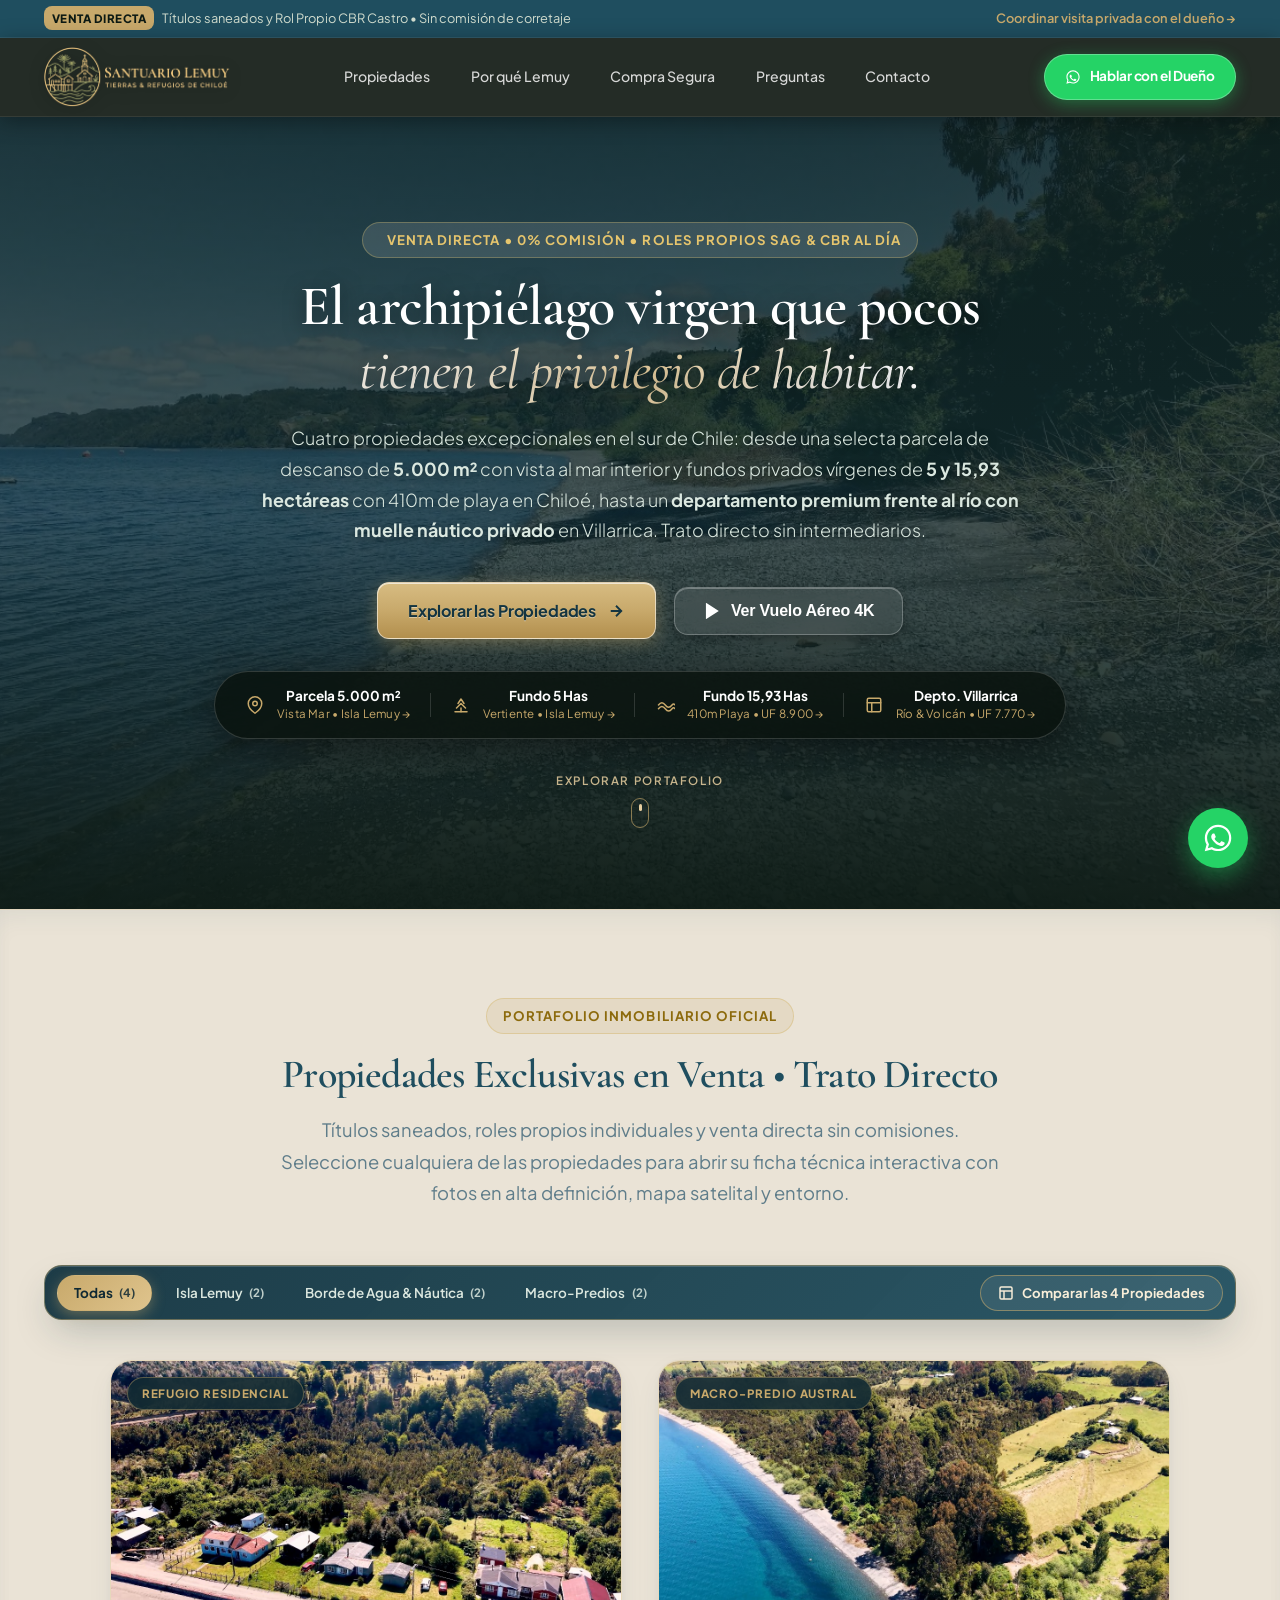
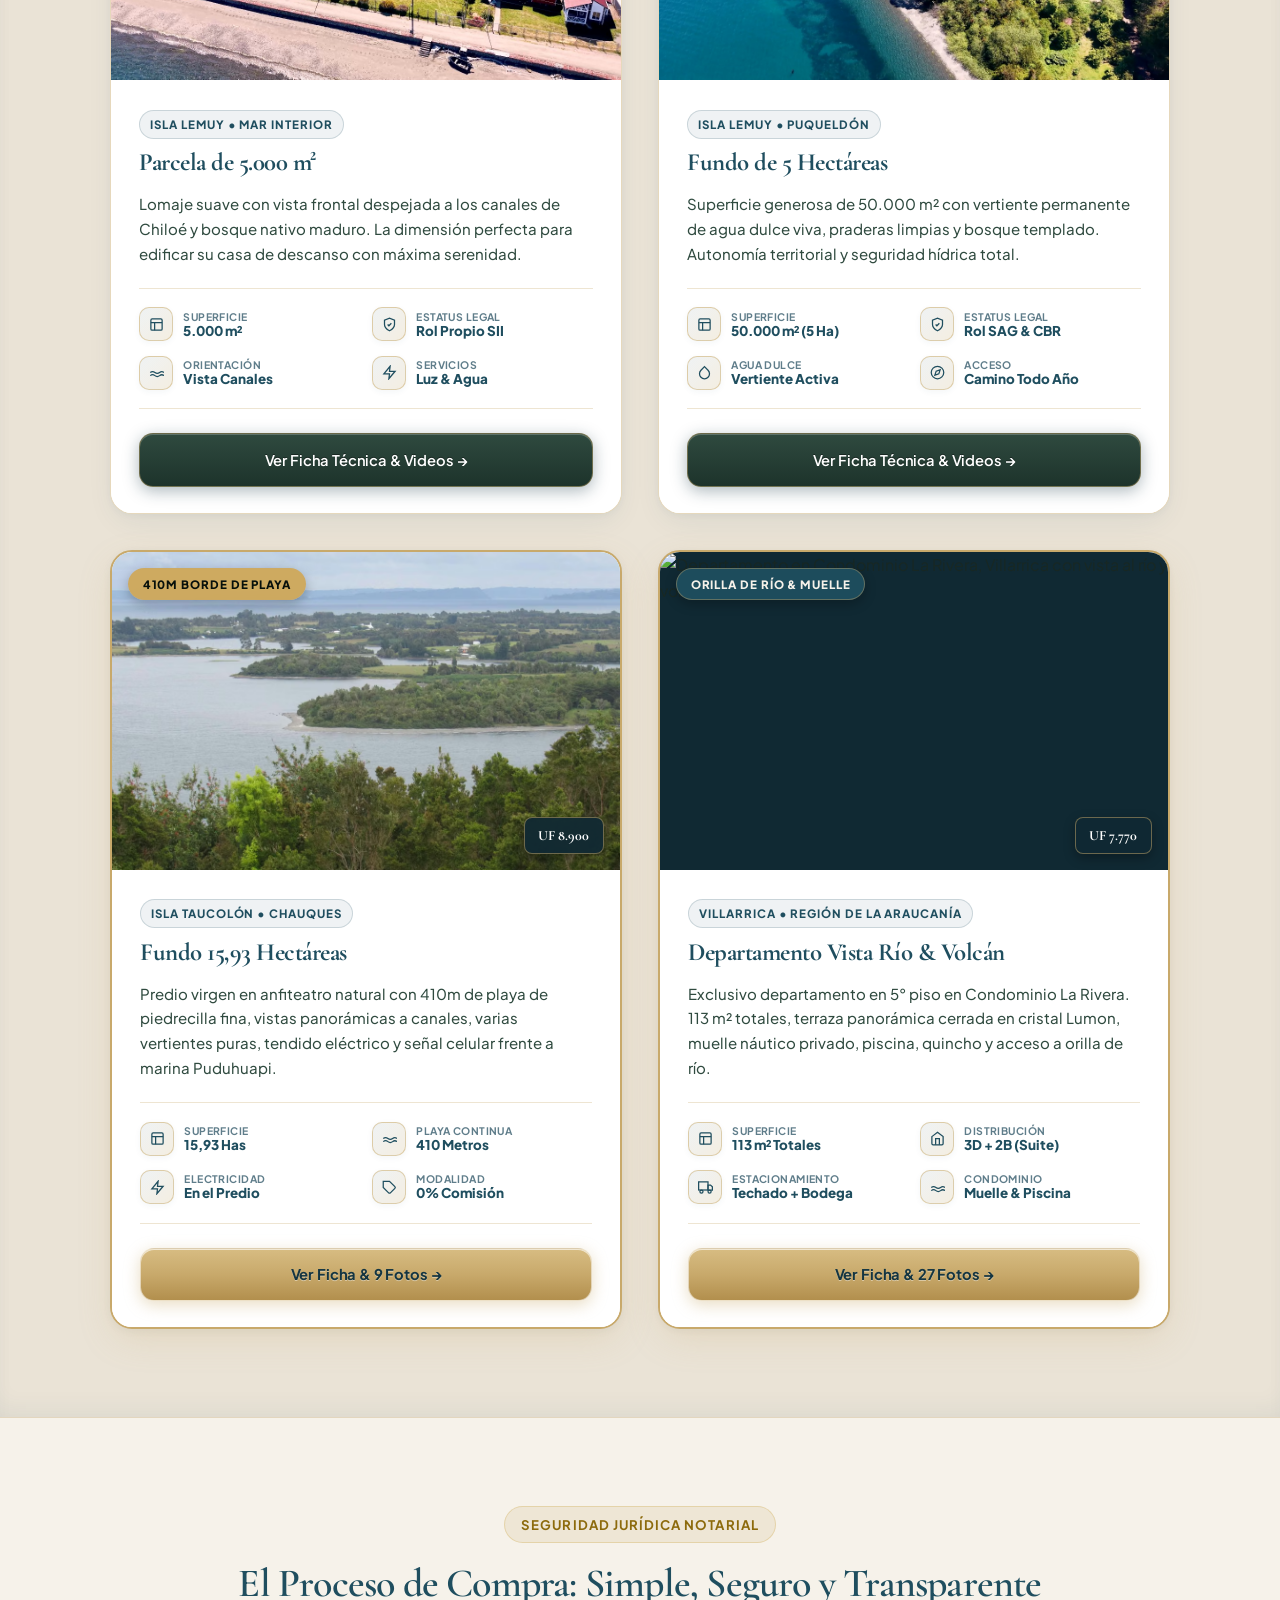
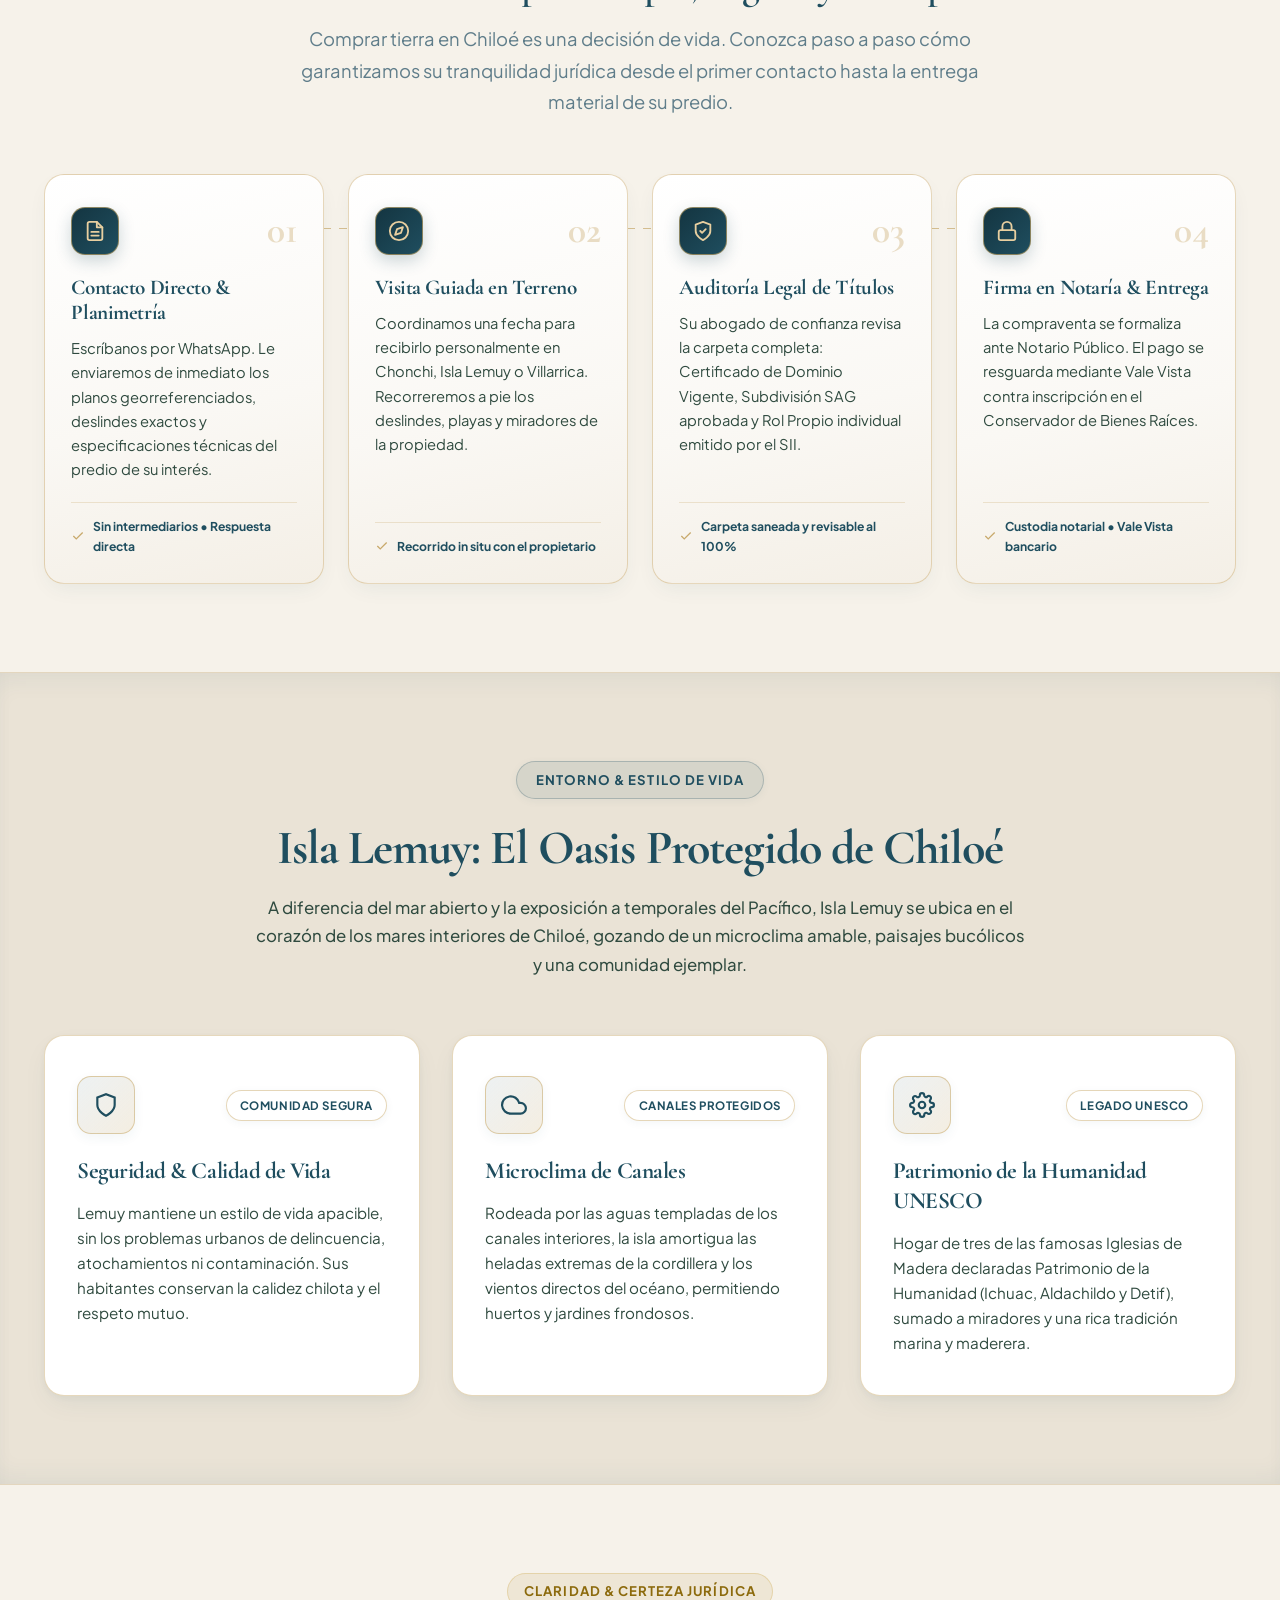
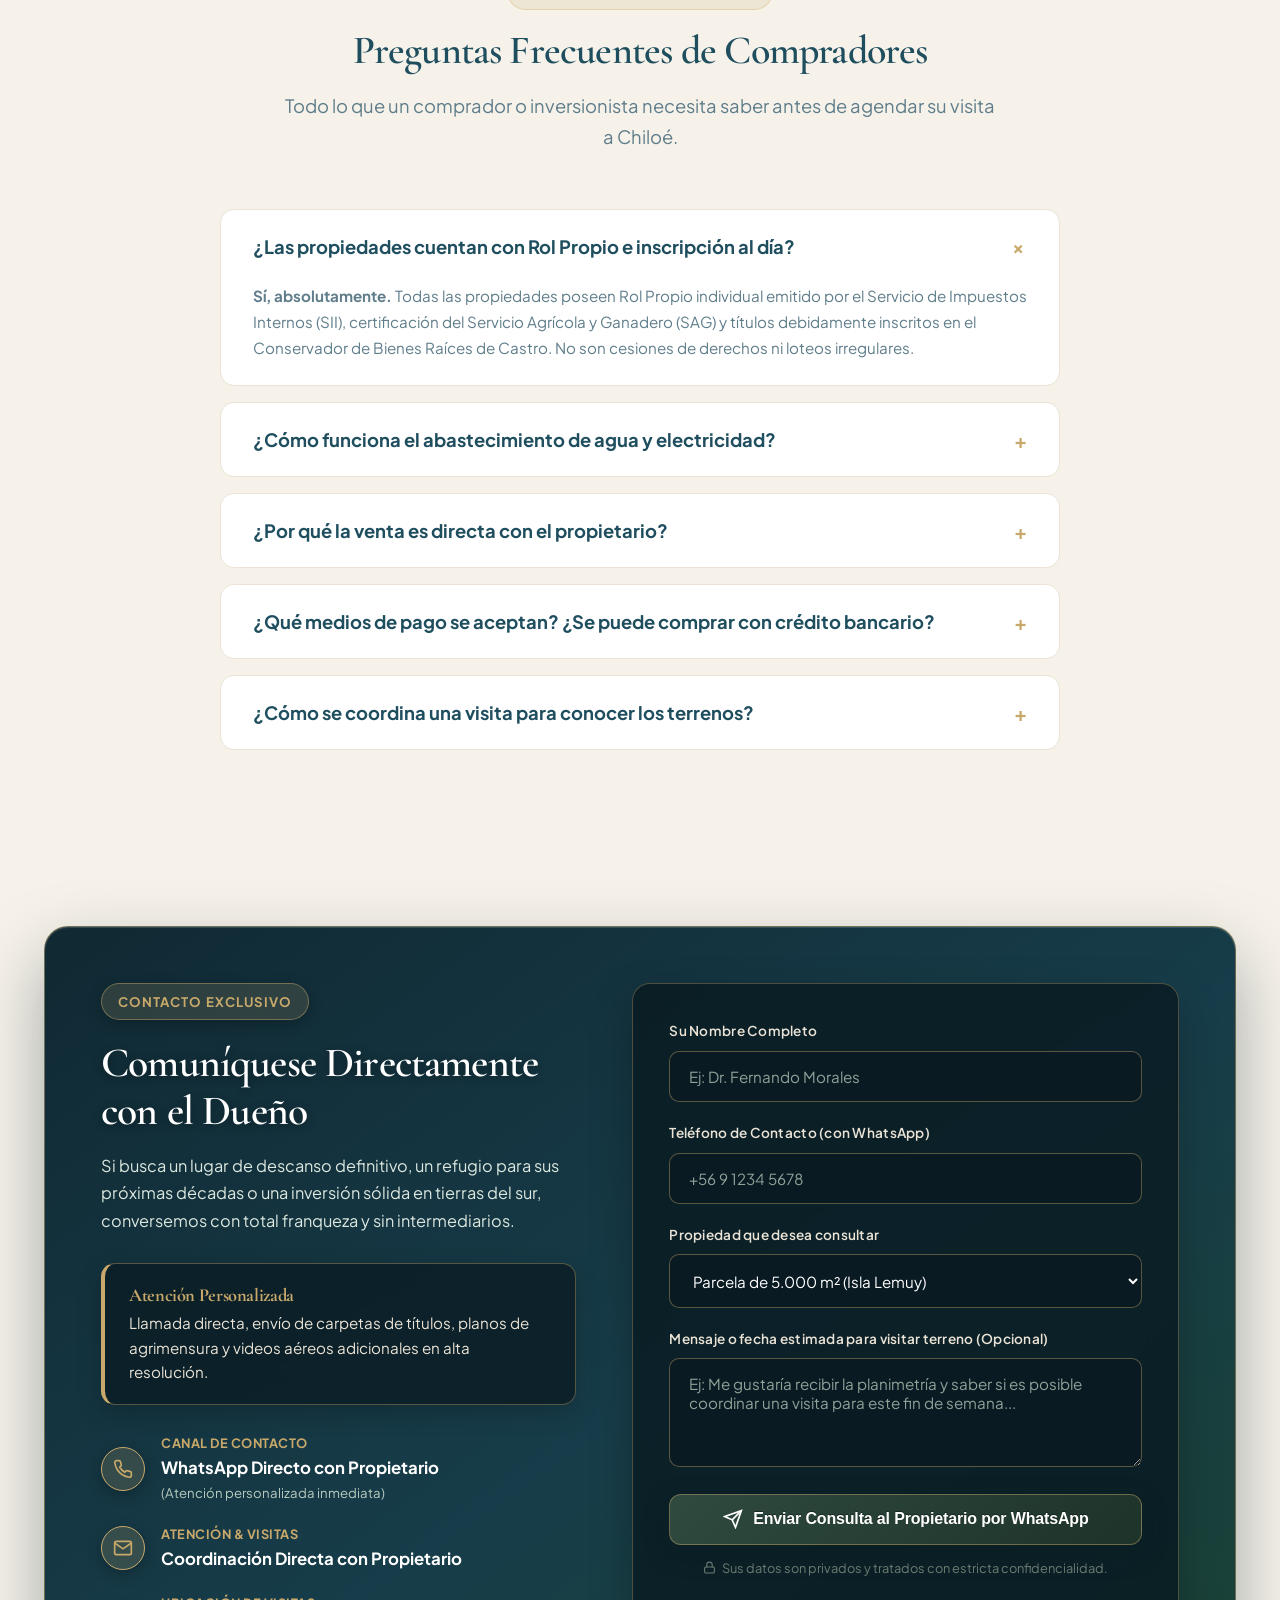
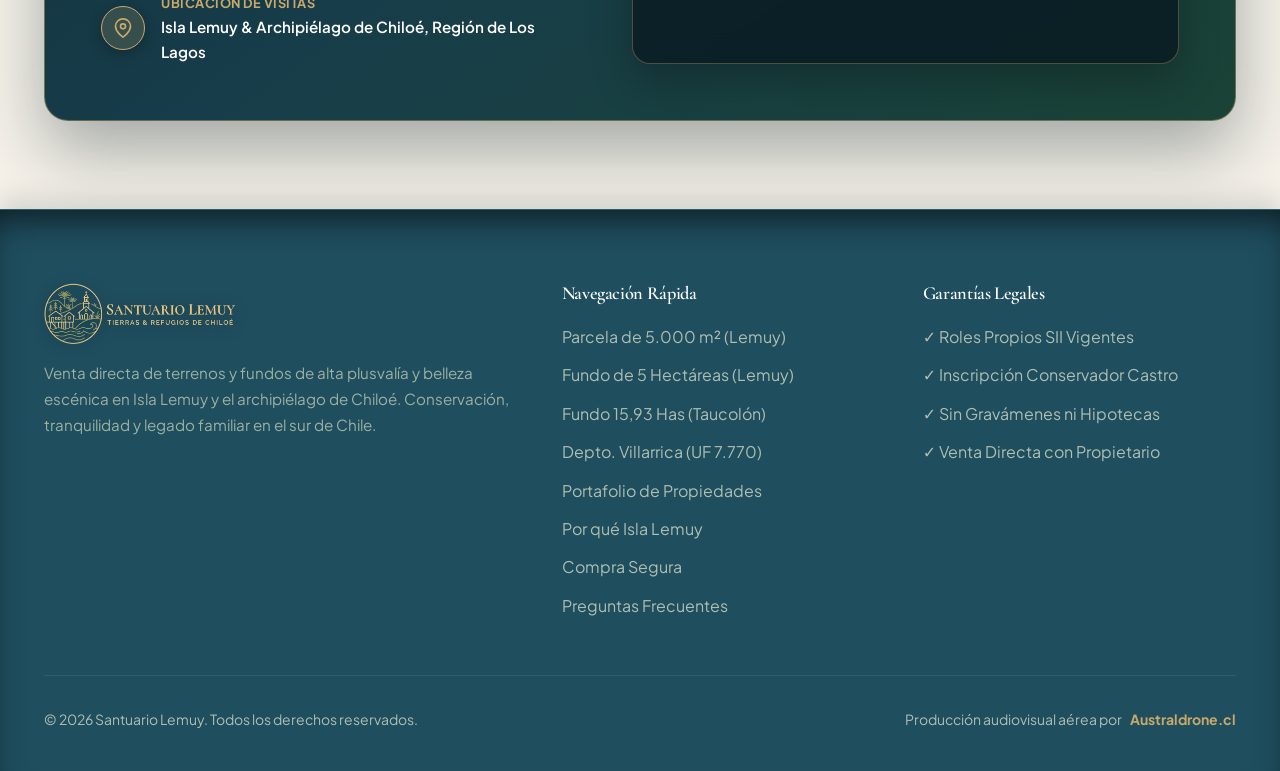
==== commit 7d537fa3: "fix: align 4-attribute specs grid & balance 2x2 property cards in index" ====
--- a/index.html
+++ b/index.html
@@ -215,7 +215,7 @@
   <link href="https://fonts.googleapis.com/css2?family=Cinzel:wght@500;600;700;800&family=Cormorant+Garamond:ital,wght@0,400;0,500;0,600;0,700;1,400;1,600&family=Playfair+Display:ital,wght@0,500;0,600;0,700;1,400&family=Plus+Jakarta+Sans:wght@300;400;500;600;700&display=swap" rel="stylesheet">
   
   <!-- Hoja de Estilos con Cache Buster -->
-  <link rel="stylesheet" href="styles.css?v=31.0">
+  <link rel="stylesheet" href="styles.css?v=33.0">
 
   <!-- Estilos Críticos Responsivos Móviles (Garantía sin caché) -->
   <style>
--- a/styles.css
+++ b/styles.css
@@ -4973,12 +4973,13 @@
 
 
 
-/* --- MODULAR SHOWCASE EN INDEX.HTML (3 PROPIEDADES CON LINK A PÁGINA) --- */
+/* --- MODULAR SHOWCASE EN INDEX.HTML (4 PROPIEDADES EN GRILLA 2x2 EQUILIBRADA) --- */
 .property-preview-grid {
   display: grid;
-  grid-template-columns: repeat(auto-fit, minmax(320px, 1fr));
-  gap: 2rem;
-  margin-top: 2.5rem;
+  grid-template-columns: repeat(2, minmax(0, 1fr));
+  gap: 2.25rem;
+  max-width: 1060px;
+  margin: 2.5rem auto 0;
 }
 
 .property-preview-card {
@@ -5113,31 +5114,34 @@
 /* Grilla de Especificaciones con la Paleta Completa */
 .property-specs-grid {
   display: grid;
-  grid-template-columns: 1fr 1fr;
-  gap: 0.95rem;
+  grid-template-columns: minmax(0, 1fr) minmax(0, 1fr);
+  gap: 0.9rem 0.75rem;
   padding: 1.15rem 0 !important;
   border-top: 1.5px solid rgba(200, 169, 107, 0.3) !important;
   border-bottom: 1.5px solid rgba(200, 169, 107, 0.3) !important;
   margin-bottom: 1.5rem;
+  align-items: start;
 }
 
 .spec-cell {
   display: flex;
   align-items: center;
-  gap: 0.75rem;
+  gap: 0.65rem;
+  min-width: 0;
+  width: 100%;
 }
 
 .spec-cell-icon {
-  width: 36px !important;
-  height: 36px !important;
-  min-width: 36px !important;
-  background: linear-gradient(135deg, rgba(31, 78, 95, 0.07) 0%, rgba(200, 169, 107, 0.2) 100%) !important;
-  border: 1.5px solid rgba(200, 169, 107, 0.5) !important;
-  border-radius: 10px !important;
+  width: 34px;
+  height: 34px;
+  min-width: 34px;
+  background: linear-gradient(135deg, rgba(31, 78, 95, 0.07) 0%, rgba(200, 169, 107, 0.2) 100%);
+  border: 1.5px solid rgba(200, 169, 107, 0.5);
+  border-radius: 10px;
   display: flex;
   align-items: center;
   justify-content: center;
-  color: #1F4E5F !important; /* Azul petróleo */
+  color: #1F4E5F; /* Azul petróleo */
   flex-shrink: 0;
   box-shadow: 0 2px 6px rgba(31, 78, 95, 0.05);
 }
@@ -5145,26 +5149,25 @@
 .spec-cell-text {
   display: flex;
   flex-direction: column;
-  overflow: hidden;
+  min-width: 0;
+  flex: 1;
 }
 
 .spec-cell-label {
-  font-size: 0.68rem !important;
+  font-size: 0.65rem;
   text-transform: uppercase;
-  letter-spacing: 0.06em;
-  color: #5F7D8A !important; /* Azul mar grisáceo oficial */
-  font-weight: 700 !important;
-  line-height: 1.2;
+  letter-spacing: 0.04em;
+  color: #5F7D8A; /* Azul mar grisáceo oficial */
+  font-weight: 700;
+  line-height: 1.25;
 }
 
 .spec-cell-val {
-  font-size: 0.88rem !important;
-  font-weight: 800 !important;
-  color: #1F4E5F !important; /* Azul petróleo profundo oficial */
+  font-size: 0.84rem;
+  font-weight: 800;
+  color: #1F4E5F; /* Azul petróleo profundo oficial */
   line-height: 1.25;
-  white-space: nowrap;
-  overflow: hidden;
-  text-overflow: ellipsis;
+  overflow-wrap: break-word;
 }
 
 .property-preview-footer {
@@ -5253,31 +5256,36 @@
     padding: 7.5rem 0 3.5rem;
   }
   .property-specs-grid {
-    gap: 0.75rem 0.5rem;
+    gap: 0.8rem 0.6rem;
   }
 }
 
 @media (max-width: 480px) {
+  .property-preview-body {
+    padding: 1.45rem 1.15rem 1.35rem !important;
+  }
   .property-specs-grid {
-    gap: 0.65rem 0.4rem;
+    gap: 0.72rem 0.5rem;
   }
   .spec-cell {
-    gap: 0.45rem;
+    gap: 0.44rem;
   }
   .spec-cell-icon {
     width: 28px;
     height: 28px;
     min-width: 28px;
+    border-radius: 8px;
   }
   .spec-cell-icon svg {
     width: 13px;
     height: 13px;
   }
   .spec-cell-label {
-    font-size: 0.6rem;
+    font-size: 0.56rem;
+    letter-spacing: 0.03em;
   }
   .spec-cell-val {
-    font-size: 0.76rem;
+    font-size: 0.72rem;
   }
 }
 
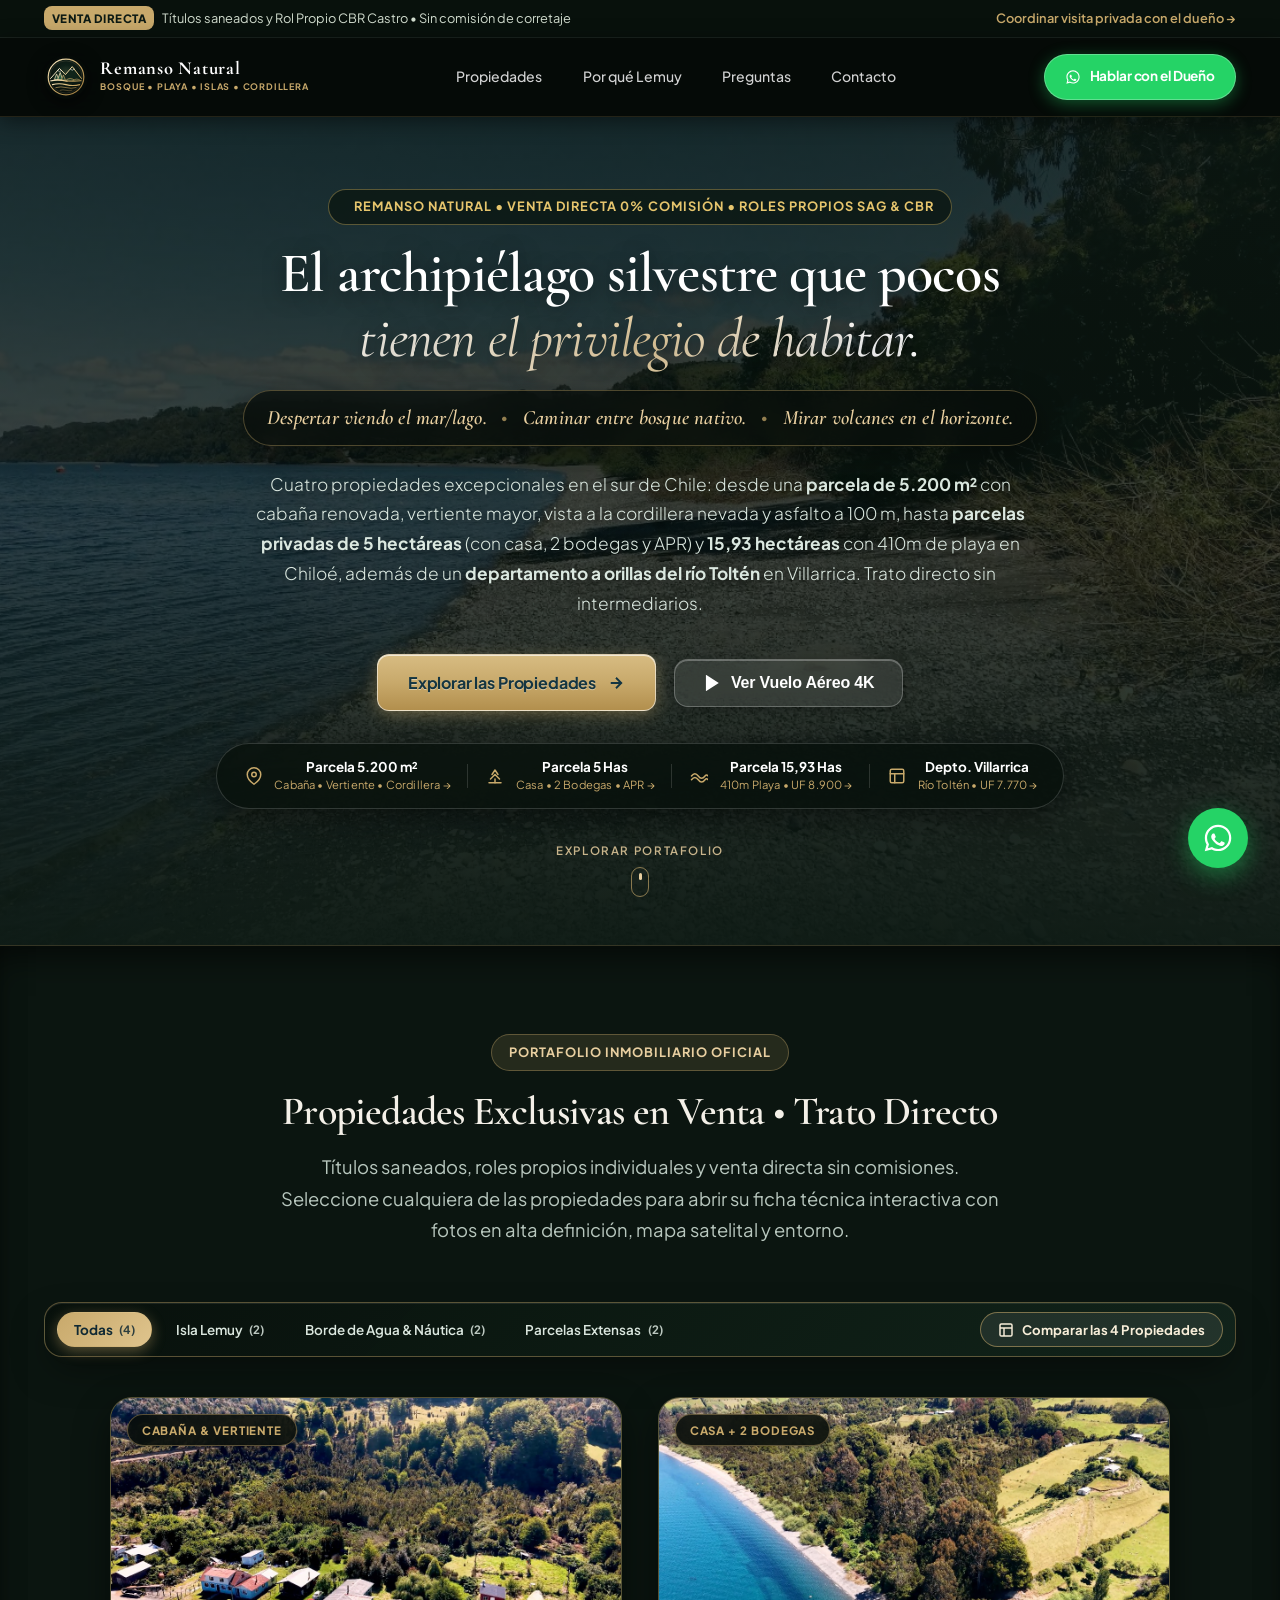
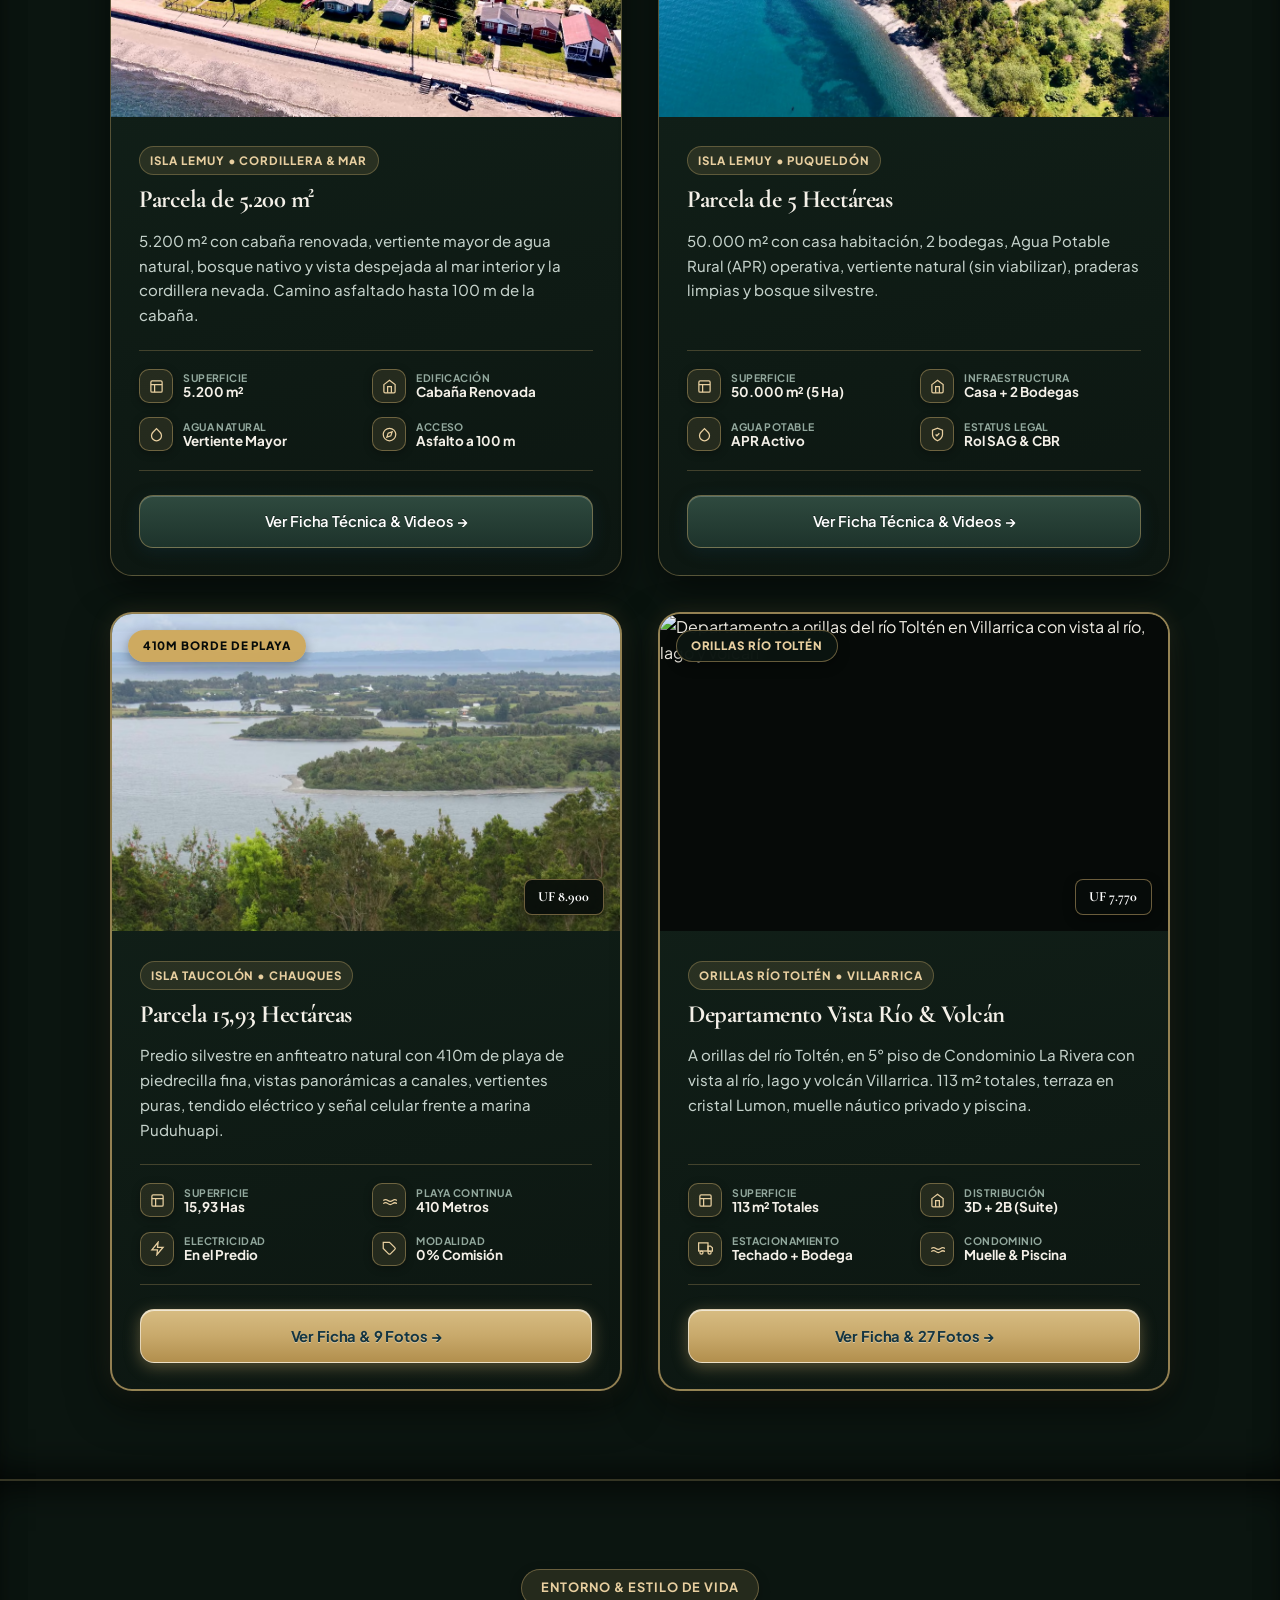
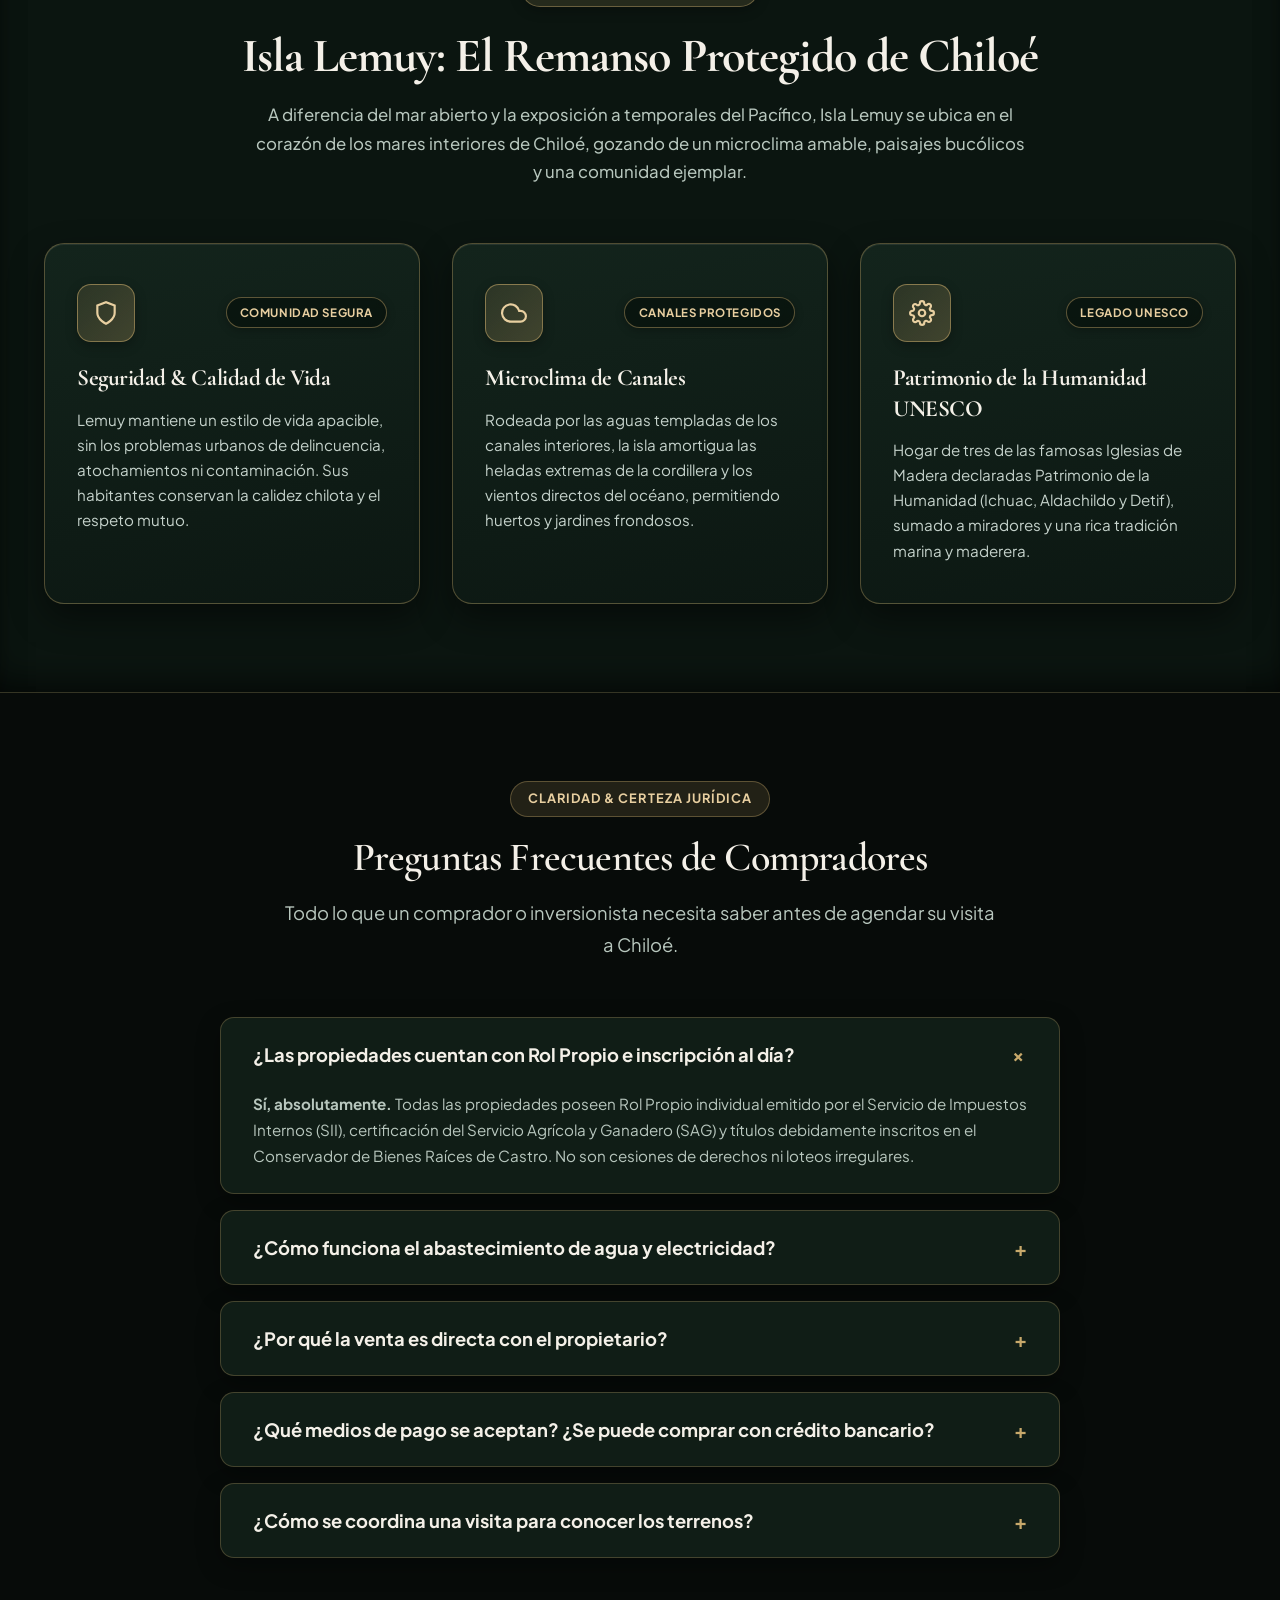
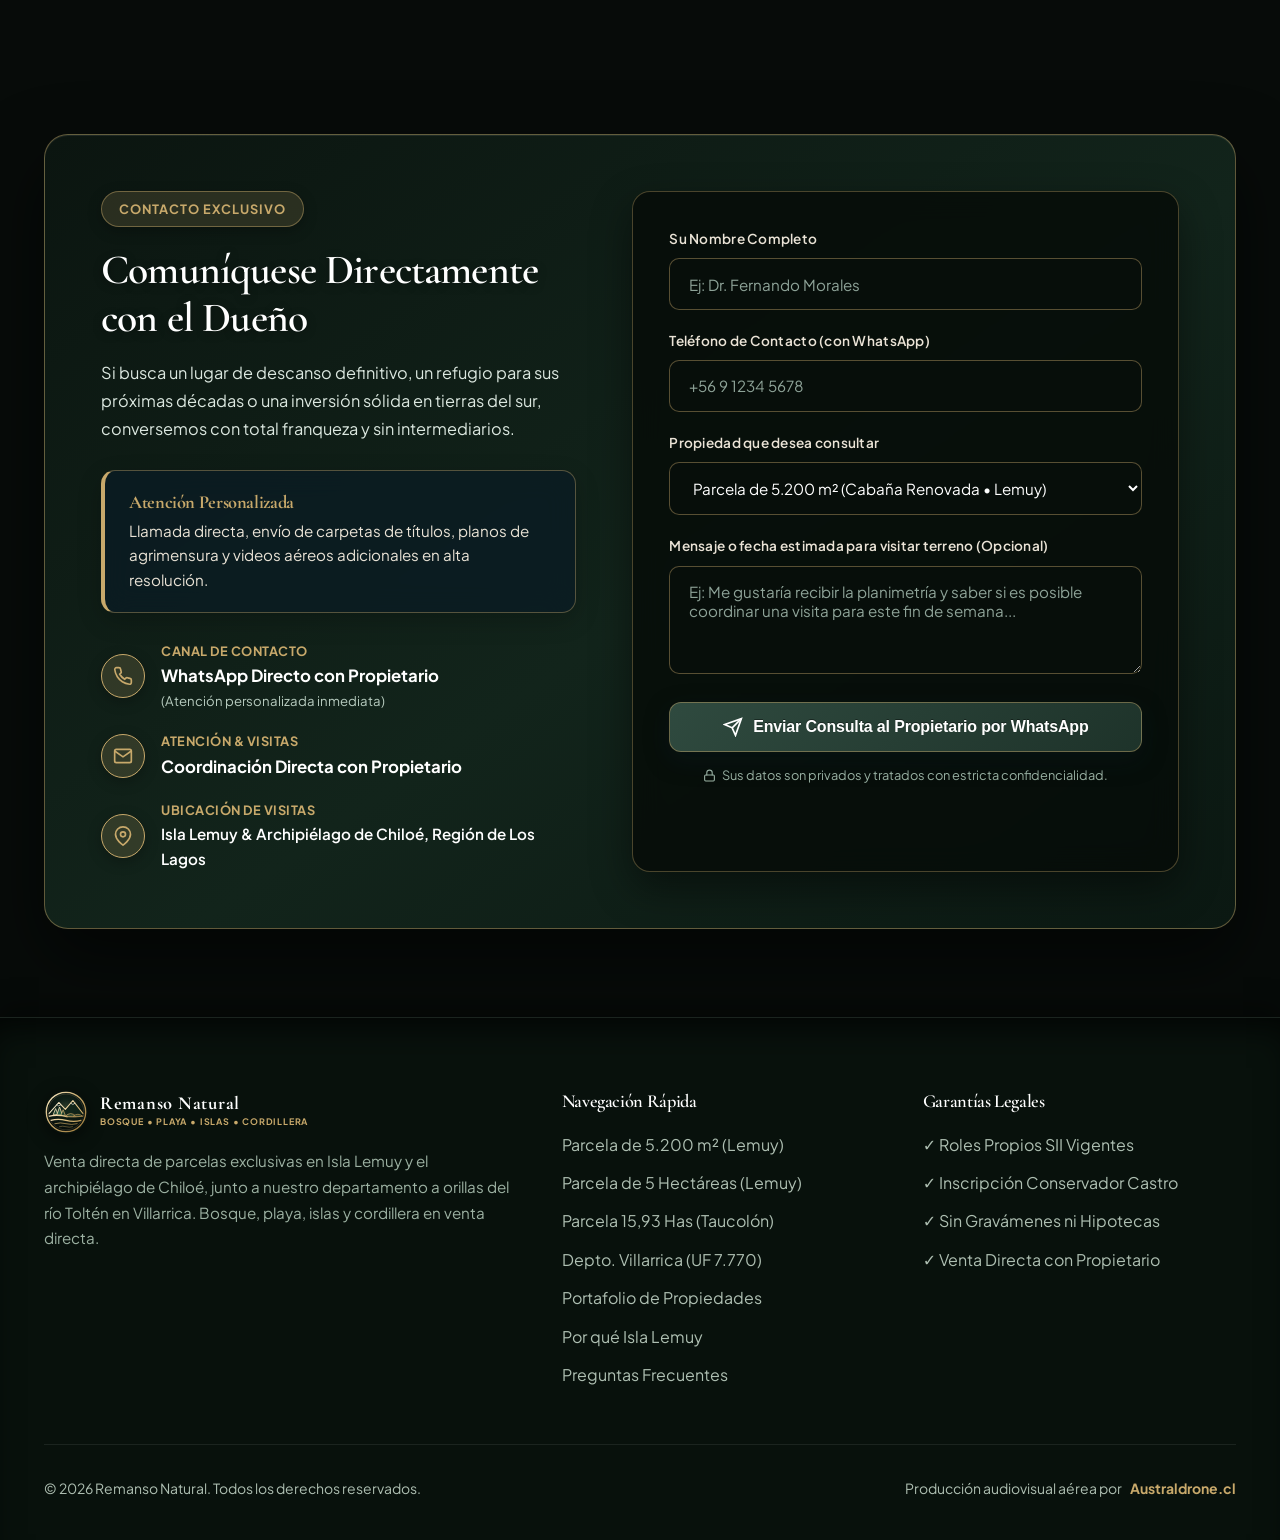
==== commit 7d4d99d0: "Rebrand a Remanso Natural, paleta oscura negro/verde y ajustes de propiedades" ====
--- a/index.html
+++ b/index.html
@@ -3,14 +3,14 @@
 <head>
   <meta charset="UTF-8">
   <meta name="viewport" content="width=device-width, initial-scale=1.0, maximum-scale=5.0">
-  <title>Refugios de Lemuy & Chiloé | Terrenos y Fundos Exclusivos en Venta Directa</title>
-  <meta name="description" content="Venta directa de parcelas de 5.000 m² y fundos de 5 y 17 hectáreas en Isla Lemuy, Chiloé. Bosque nativo, orilla de mar, rol propio individual y trato directo con el propietario sin comisión.">
+  <title>Remanso Natural | Parcelas en Isla Lemuy, Chiloé y Depto. en Villarrica</title>
+  <meta name="description" content="Remanso Natural: Venta directa sin comisión de parcelas de 5.200 m² (cabaña renovada, vertiente mayor, vista a cordillera nevada), parcela de 5 hectáreas (casa, 2 bodegas, APR), parcela costera de 15,93 ha en Chiloé y departamento a orillas del río Toltén en Villarrica.">
   <meta name="robots" content="index, follow, max-image-preview:large, max-snippet:-1, max-video-preview:-1">
-  <meta name="keywords" content="parcelas isla lemuy, comprar terreno chiloe, parcelas borde costero chiloe, venta parcelas puqueldon, terrenos 5000 m2 chiloe, fundos en venta chiloe, parcelas bosque nativo patagonia, parcelas con rol propio chiloe, refugios de lemuy, terrenos sur de chile, inversion parcelas chiloe, parcelas cerca de castro">
-  <meta name="author" content="Santuario Lemuy">
+  <meta name="keywords" content="remanso natural, parcelas isla lemuy, comprar terreno chiloe, parcela 5200 m2 lemuy, parcela 5 hectareas apr chiloe, parcela isla taucolon, parcelas bosque nativo patagonia, parcelas con rol propio chiloe, departamento rio tolten villarrica">
+  <meta name="author" content="Remanso Natural">
   <link rel="canonical" href="https://ilycons.github.io/lemuy/">
-  <link rel="icon" type="image/png" href="images/logo_lemuy_icon.png?v=31.0">
-  <link rel="apple-touch-icon" href="images/logo_lemuy_icon.png?v=31.0">
+  <link rel="icon" type="image/svg+xml" href="images/remanso-natural-crest.svg?v=34.0">
+  <link rel="apple-touch-icon" href="images/remanso-natural-crest.svg?v=34.0">
 
   <!-- Geo-Targeting para Motores de Búsqueda y Google Maps -->
   <meta name="geo.region" content="CL-LL">
@@ -21,16 +21,16 @@
   <!-- Open Graph / Redes Sociales & Respuestas IA -->
   <meta property="og:locale" content="es_CL">
   <meta property="og:type" content="website">
-  <meta property="og:title" content="Refugios de Lemuy & Chiloé | Terrenos y Fundos Exclusivos en Venta Directa">
-  <meta property="og:description" content="Oportunidad de inversión y refugio en el corazón de Chiloé: Parcelas de 5.000 m², 5 ha y 17 ha con rol propio, bosque nativo y borde costero. Venta directa sin comisión.">
+  <meta property="og:title" content="Remanso Natural | Parcelas en Isla Lemuy, Chiloé y Depto. Villarrica">
+  <meta property="og:description" content="Despertar viendo el mar o el lago. Caminar entre bosque nativo. Mirar volcanes en el horizonte. Venta directa sin comisión en Chiloé y Villarrica.">
   <meta property="og:url" content="https://ilycons.github.io/lemuy/">
-  <meta property="og:site_name" content="Santuario Lemuy">
+  <meta property="og:site_name" content="Remanso Natural">
   <meta property="og:image" content="https://ilycons.github.io/lemuy/images/posters/hero_lemuy.jpg">
 
   <!-- Twitter Card -->
   <meta name="twitter:card" content="summary_large_image">
-  <meta name="twitter:title" content="Terrenos y Parcelas en Venta en Isla Lemuy, Chiloé">
-  <meta name="twitter:description" content="Venta directa por su dueño. Bosque nativo, orilla de mar, rol propio y máxima plusvalía en la Patagonia Insular Chilena.">
+  <meta name="twitter:title" content="Remanso Natural | Parcelas en Isla Lemuy y Depto. Villarrica">
+  <meta name="twitter:description" content="Venta directa por su dueño. Bosque nativo, playa, islas, cordillera y rol propio en Chiloé y a orillas del río Toltén en Villarrica.">
   <meta name="twitter:image" content="https://ilycons.github.io/lemuy/images/posters/hero_lemuy.jpg">
 
   <!-- Schema.org JSON-LD para Google Rich Snippets y Motores de IA (GEO / LLMO) -->
@@ -42,8 +42,8 @@
         "@type": "WebSite",
         "@id": "https://ilycons.github.io/lemuy/#website",
         "url": "https://ilycons.github.io/lemuy/",
-        "name": "Refugios de Lemuy & Chiloé | Terrenos y Fundos Exclusivos",
-        "description": "Portal oficial de venta directa de terrenos y fundos de 5.000 m², 5 ha y 17 ha en Isla Lemuy, archipiélago de Chiloé.",
+        "name": "Remanso Natural | Parcelas Exclusivas en Chiloé y Villarrica",
+        "description": "Portal oficial de venta directa de parcelas de 5.200 m², 5 ha y 15,93 ha en el archipiélago de Chiloé, y departamento a orillas del río Toltén en Villarrica.",
         "inLanguage": "es-CL"
       },
       {
@@ -51,7 +51,7 @@
         "@id": "https://ilycons.github.io/lemuy/#isla-lemuy",
         "name": "Isla Lemuy",
         "alternateName": "Comuna de Puqueldón",
-        "description": "Isla Lemuy es una joya insular del archipiélago de Chiloé, caracterizada por su microclima templado, tres iglesias Patrimonio de la Humanidad UNESCO (Ichuac, Aldachildo y Detif), y cruce continuo en transbordador 24/7.",
+        "description": "Isla Lemuy es una joya insular del archipiélago silvestre de Chiloé, caracterizada por su microclima templado, patrimonio arquitectónico en madera y cruce continuo en transbordador.",
         "geo": {
           "@type": "GeoCoordinates",
           "latitude": -42.617589,
@@ -67,15 +67,15 @@
       {
         "@type": "ItemList",
         "@id": "https://ilycons.github.io/lemuy/#propiedades-list",
-        "name": "Propiedades en Venta Directa en Isla Lemuy y Chiloé",
+        "name": "Propiedades en Venta Directa — Remanso Natural",
         "itemListElement": [
           {
             "@type": "ListItem",
             "position": 1,
             "item": {
               "@type": "Product",
-              "name": "Parcela de 5.000 m² en Isla Lemuy (Refugio Residencial)",
-              "description": "Terreno de 5.000 m² con rol propio individual, topografía suave, bosque nativo templado de canelos y arrayanes, factibilidad hídrica y eléctrica. Ideal para jubilación o segunda vivienda.",
+              "name": "Parcela de 5.200 m² en Isla Lemuy",
+              "description": "Parcela de 5.200 m² con cabaña renovada, vertiente mayor de agua natural, bosque nativo, camino asfaltado hasta 100 m de la cabaña y vista al mar interior y a la cordillera nevada.",
               "offers": {
                 "@type": "Offer",
                 "priceCurrency": "CLP",
@@ -92,8 +92,8 @@
             "position": 2,
             "item": {
               "@type": "Product",
-              "name": "Fundo Costero de 5 Hectáreas (Borde de Mar y Estero)",
-              "description": "Excepcional propiedad de 50.000 m² con orilla de estero navegable y salida al mar interior de Chiloé. Bosque virgen y privacidad absoluta.",
+              "name": "Parcela de 5 Hectáreas en Isla Lemuy",
+              "description": "Parcela de 50.000 m² (5 Has) con casa habitación, 2 bodegas, Agua Potable Rural (APR), vertiente natural (sin viabilizar), bosque silvestre y praderas limpias.",
               "offers": {
                 "@type": "Offer",
                 "priceCurrency": "CLP",
@@ -110,8 +110,8 @@
             "position": 3,
             "item": {
               "@type": "Product",
-              "name": "Fundo Isla Taucolón • 15,93 Hectáreas con 410m de Playa",
-              "description": "Excepcional predio de 15,93 Ha con aprox. 410 metros continuos de playa de piedrecilla fina en Isla Taucolón, archipiélago de las Chauques, comuna de Quemchi, Chiloé. Topografía en anfiteatro con vistas panorámicas a canales, bosque nativo virgen, vertientes de agua pura viva y tendido eléctrico en el predio.",
+              "name": "Parcela Isla Taucolón • 15,93 Hectáreas con 410m de Playa",
+              "description": "Excepcional parcela de 15,93 Ha con aprox. 410 metros continuos de playa de piedrecilla fina en Isla Taucolón, archipiélago de las Chauques, comuna de Quemchi, Chiloé. Topografía en anfiteatro con vistas panorámicas a canales, bosque nativo silvestre, vertientes de agua pura y tendido eléctrico en el predio.",
               "image": [
                 "https://ilycons.github.io/lemuy/images/taucolon/01_bahia_playa.jpg",
                 "https://ilycons.github.io/lemuy/images/taucolon/02_orilla_410m.jpg",
@@ -140,8 +140,8 @@
             "position": 4,
             "item": {
               "@type": "Product",
-              "name": "Departamento Condominio La Rivera • Villarrica",
-              "description": "Exclusivo departamento en 5° piso en Condominio La Rivera con vistas panorámicas al Río Toltén, Lago y Volcán Villarrica. 113 m² totales, 3 dormitorios, 2 baños, terraza panorámica cerrada en cristal Lumon, muelle náutico privado, piscina y conserjería 24/7.",
+              "name": "Departamento Condominio La Rivera • Orillas Río Toltén, Villarrica",
+              "description": "Exclusivo departamento en 5° piso en Condominio La Rivera a orillas del río Toltén, con vista panorámica al río, lago y volcán Villarrica. 113 m² totales, 3 dormitorios, 2 baños, terraza panorámica cerrada en cristal Lumon, muelle náutico privado y piscina.",
               "image": [
                 "https://storage.ppartnersgroup.com/property-files/media/100693/PP-4c45892d20696648.jpg"
               ],
@@ -168,7 +168,7 @@
             "name": "¿Cómo se llega a Isla Lemuy desde Santiago o el resto de Chile?",
             "acceptedAnswer": {
               "@type": "Answer",
-              "text": "Se accede en vuelo comercial desde Santiago al Aeródromo de Mocopulli (Castro) en 1h 40m. Desde Castro son 40 minutos por Ruta 5 Sur asfaltada hasta el embarcadero de Chonchi (Huicha), donde transbordadores vehiculares cruzan continuamente en solo 10 minutos (servicio 24/7 sin reserva previa). Finalmente, son 10 a 15 minutos por camino consolidado hasta las propiedades."
+              "text": "Se accede en vuelo comercial desde Santiago al Aeródromo de Mocopulli (Castro) en 1h 40m. Desde Castro son 40 minutos por Ruta 5 Sur asfaltada hasta el embarcadero de Chonchi (Huicha), donde transbordadores vehiculares cruzan continuamente en solo 10 minutos."
             }
           },
           {
@@ -184,7 +184,7 @@
             "name": "¿Cómo funciona el suministro de agua y electricidad en las parcelas?",
             "acceptedAnswer": {
               "@type": "Answer",
-              "text": "Las parcelas cuentan con factibilidad real de conexión eléctrica mediante tendido cercano y excelente abastecimiento hídrico a través de vertientes naturales, captación de aguas pluviales y factibilidad de pozo profundo o comités de APR de Puqueldón."
+              "text": "La parcela de 5.200 m² cuenta con la vertiente mayor viabilizada, mientras que la parcela de 5 hectáreas dispone de Agua Potable Rural (APR) activo además de una vertiente natural dentro del predio (aún sin viabilizar). Todas presentan excelente factibilidad o cercanía a red eléctrica."
             }
           },
           {
@@ -192,7 +192,7 @@
             "name": "¿Por qué invertir o comprar en Isla Lemuy en lugar de la Isla Grande de Chiloé?",
             "acceptedAnswer": {
               "@type": "Answer",
-              "text": "Isla Lemuy ofrece un microclima más templado y resguardado, máxima seguridad comunitaria, arquitectura patrimonial UNESCO y conexión expedita y sin demoras a Castro y Chonchi, ofreciendo mayor plusvalía y serenidad que zonas saturadas."
+              "text": "Isla Lemuy ofrece un microclima más templado y resguardado, seguridad comunitaria, entorno rural silvestre y conexión expedita a Castro y Chonchi, otorgando mayor tranquilidad y proyección que zonas saturadas."
             }
           },
           {
@@ -200,7 +200,7 @@
             "name": "¿Cómo es el proceso de compra directa sin comisión de corretaje?",
             "acceptedAnswer": {
               "@type": "Answer",
-              "text": "El trato es 100% directo con el dueño de la tierra, ahorrando el 2% al 4% habitual de intermediarios. La operación se formaliza mediante Promesa y Escritura Pública de Compraventa ante Notario Público con fondos en vale vista resguardados por Notaría hasta la inscripción en el Conservador."
+              "text": "El trato es 100% directo con el dueño de la tierra, ahorrando la comisión habitual de intermediarios. Se coordina fecha para visitar el terreno y la operación se formaliza ante Notario Público con inscripción en el Conservador de Bienes Raíces."
             }
           }
         ]
@@ -215,7 +215,7 @@
   <link href="https://fonts.googleapis.com/css2?family=Cinzel:wght@500;600;700;800&family=Cormorant+Garamond:ital,wght@0,400;0,500;0,600;0,700;1,400;1,600&family=Playfair+Display:ital,wght@0,500;0,600;0,700;1,400&family=Plus+Jakarta+Sans:wght@300;400;500;600;700&display=swap" rel="stylesheet">
   
   <!-- Hoja de Estilos con Cache Buster -->
-  <link rel="stylesheet" href="styles.css?v=33.0">
+  <link rel="stylesheet" href="styles.css?v=34.0">
 
   <!-- Estilos Críticos Responsivos Móviles (Garantía sin caché) -->
   <style>
@@ -266,15 +266,15 @@
         box-sizing: border-box !important;
       }
 
-      /* Barra Superior 100% Centrada y 1 sola línea */
+      /* Barra Superior 100% Centrada y Legible */
       .top-notice {
-        padding: 0.35rem 0.5rem !important;
-        text-align: center !important;
-        width: 100% !important;
-        white-space: nowrap !important;
-        overflow: hidden !important;
-        text-overflow: ellipsis !important;
-        font-size: 0.72rem !important;
+        padding: 0.4rem 0.65rem !important;
+        text-align: center !important;
+        width: 100% !important;
+        white-space: normal !important;
+        overflow: visible !important;
+        font-size: 0.7rem !important;
+        line-height: 1.35 !important;
       }
       .top-notice-content {
         justify-content: center !important;
@@ -282,11 +282,12 @@
         width: 100% !important;
       }
       .top-notice-left {
-        white-space: nowrap !important;
+        display: flex !important;
+        flex-wrap: wrap !important;
+        white-space: normal !important;
         text-align: center !important;
         justify-content: center !important;
-        overflow: hidden !important;
-        text-overflow: ellipsis !important;
+        gap: 0.25rem 0.45rem !important;
         width: 100% !important;
       }
       .top-notice-link {
@@ -601,8 +602,14 @@
   <!-- Encabezado Principal y Navegación (Sleek Desktop & Mobile) -->
   <header class="main-header">
     <div class="container navbar">
-      <a href="#" class="brand-logo" aria-label="Inicio Santuario Lemuy">
-        <img src="images/logo_lemuy.png?v=31.0" alt="Santuario Lemuy — Tierras &amp; Refugios de Chiloé" class="brand-full-logo" width="166" height="55">
+      <a href="#" class="brand-logo" aria-label="Inicio — Remanso Natural">
+        <div class="brand-icon brand-icon--crest">
+          <img src="images/remanso-natural-crest.svg?v=34.0" alt="Emblema Remanso Natural" width="38" height="38">
+        </div>
+        <div class="brand-text-col">
+          <span class="brand-text-name">Remanso Natural</span>
+          <span class="brand-text-sub">Bosque • Playa • Islas • Cordillera</span>
+        </div>
       </a>
 
       <!-- Menú Escritorio Curado (Cero Desbordes ni Saltos de Línea) -->
@@ -610,7 +617,6 @@
         <ul class="nav-menu">
           <li><a href="#propiedades" class="nav-link">Propiedades</a></li>
           <li><a href="#isla-lemuy" class="nav-link">Por qué Lemuy</a></li>
-          <li><a href="#proceso-seguro" class="nav-link">Compra Segura</a></li>
           <li><a href="#preguntas" class="nav-link">Preguntas</a></li>
           <li><a href="#contacto" class="nav-link">Contacto</a></li>
         </ul>
@@ -618,13 +624,13 @@
 
       <!-- Botón de Acción y Disparador Móvil -->
       <div class="header-cta-group">
-        <a href="https://wa.me/?text=Hola,%20me%20comunico%20desde%20el%20portal%20Santuario%20Lemuy.%20Deseo%20conversar%20con%20el%20dueño." target="_blank" class="btn btn-whatsapp-dock btn-header-cta" aria-label="Hablar con el Dueño por WhatsApp">
+        <a href="https://wa.me/?text=Hola,%20me%20comunico%20desde%20el%20portal%20Remanso%20Natural.%20Deseo%20conversar%20con%20el%20dueño." target="_blank" class="btn btn-whatsapp-dock btn-header-cta" aria-label="Hablar con el Dueño por WhatsApp">
           <svg width="16" height="16" viewBox="0 0 24 24" fill="currentColor"><path d="M12.04 2c-5.46 0-9.91 4.45-9.91 9.91 0 1.75.46 3.45 1.32 4.95L2.05 22l5.25-1.38c1.45.79 3.08 1.21 4.74 1.21 5.46 0 9.91-4.45 9.91-9.91 0-2.65-1.03-5.14-2.9-7.01A9.82 9.82 0 0 0 12.04 2m.01 1.67c2.2 0 4.26.86 5.82 2.42a8.23 8.23 0 0 1 2.41 5.83c0 4.54-3.7 8.24-8.24 8.24-1.48 0-2.93-.4-4.2-1.15l-.3-.18-3.12.82.83-3.04-.2-.31a8.19 8.19 0 0 1-1.26-4.38c0-4.54 3.7-8.24 8.24-8.24m4.52 11.66c-.25-.13-1.47-.72-1.7-.81-.23-.08-.39-.13-.56.13-.17.25-.64.81-.79.97-.14.17-.29.19-.54.06-.25-.13-1.06-.39-2.02-1.25-.75-.67-1.26-1.5-1.4-1.75-.15-.25-.02-.39.11-.51.11-.11.25-.29.37-.43.13-.15.17-.25.25-.42.08-.17.04-.32-.02-.45s-.56-1.35-.77-1.85c-.2-.48-.41-.42-.56-.43h-.48c-.16 0-.43.06-.66.31-.23.25-.87.85-.87 2.07s.89 2.4 1.01 2.57c.13.17 1.75 2.67 4.24 3.75.59.26 1.05.41 1.41.53.6.19 1.14.16 1.57.1.48-.07 1.47-.6 1.68-1.18.21-.58.21-1.07.15-1.18-.07-.1-.23-.17-.48-.29z"/></svg>
           Hablar con el Dueño
         </a>
 
         <!-- Botón Rápido WhatsApp Móvil -->
-        <a href="https://wa.me/?text=Hola,%20quisiera%20solicitar%20información%20sobre%20los%20terrenos%20en%20Isla%20Lemuy" target="_blank" class="mobile-nav-wa-pill" aria-label="WhatsApp Directo">
+        <a href="https://wa.me/?text=Hola,%20quisiera%20solicitar%20información%20sobre%20las%20propiedades%20de%20Remanso%20Natural" target="_blank" class="mobile-nav-wa-pill" aria-label="WhatsApp Directo">
           <svg width="15" height="15" viewBox="0 0 24 24" fill="currentColor"><path d="M12.04 2c-5.46 0-9.91 4.45-9.91 9.91 0 1.75.46 3.45 1.32 4.95L2.05 22l5.25-1.38c1.45.79 3.08 1.21 4.74 1.21 5.46 0 9.91-4.45 9.91-9.91 0-2.65-1.03-5.14-2.9-7.01A9.82 9.82 0 0 0 12.04 2m.01 1.67c2.2 0 4.26.86 5.82 2.42a8.23 8.23 0 0 1 2.41 5.83c0 4.54-3.7 8.24-8.24 8.24-1.48 0-2.93-.4-4.2-1.15l-.3-.18-3.12.82.83-3.04-.2-.31a8.19 8.19 0 0 1-1.26-4.38c0-4.54 3.7-8.24 8.24-8.24m4.52 11.66c-.25-.13-1.47-.72-1.7-.81-.23-.08-.39-.13-.56.13-.17.25-.64.81-.79.97-.14.17-.29.19-.54.06-.25-.13-1.06-.39-2.02-1.25-.75-.67-1.26-1.5-1.4-1.75-.15-.25-.02-.39.11-.51.11-.11.25-.29.37-.43.13-.15.17-.25.25-.42.08-.17.04-.32-.02-.45s-.56-1.35-.77-1.85c-.2-.48-.41-.42-.56-.43h-.48c-.16 0-.43.06-.66.31-.23.25-.87.85-.87 2.07s.89 2.4 1.01 2.57c.13.17 1.75 2.67 4.24 3.75.59.26 1.05.41 1.41.53.6.19 1.14.16 1.57.1.48-.07 1.47-.6 1.68-1.18.21-.58.21-1.07.15-1.18-.07-.1-.23-.17-.48-.29z"/></svg>
           <span>WhatsApp</span>
         </a>
@@ -644,13 +650,12 @@
     <ul class="mobile-drawer-links">
       <li><a href="#propiedades" class="mobile-drawer-link">Portafolio Inmobiliario <span>&rarr;</span></a></li>
       <li><a href="#isla-lemuy" class="mobile-drawer-link">Por qué Isla Lemuy <span>&rarr;</span></a></li>
-      <li><a href="#proceso-seguro" class="mobile-drawer-link">Compra Segura en 4 Pasos <span>&rarr;</span></a></li>
       <li><a href="#preguntas" class="mobile-drawer-link">Preguntas Frecuentes <span>&rarr;</span></a></li>
       <li><a href="#contacto" class="mobile-drawer-link">Contacto Directo <span>&rarr;</span></a></li>
     </ul>
 
     <div class="mobile-drawer-cta-box">
-      <a href="https://wa.me/?text=Hola,%20quisiera%20solicitar%20información%20sobre%20los%20terrenos%20en%20Isla%20Lemuy" target="_blank" class="btn btn-whatsapp btn-lg" style="width: 100%;">
+      <a href="https://wa.me/?text=Hola,%20quisiera%20solicitar%20información%20sobre%20las%20propiedades%20de%20Remanso%20Natural" target="_blank" class="btn btn-whatsapp btn-lg" style="width: 100%;">
         <svg width="20" height="20" viewBox="0 0 24 24" fill="currentColor"><path d="M12.04 2c-5.46 0-9.91 4.45-9.91 9.91 0 1.75.46 3.45 1.32 4.95L2.05 22l5.25-1.38c1.45.79 3.08 1.21 4.74 1.21 5.46 0 9.91-4.45 9.91-9.91 0-2.65-1.03-5.14-2.9-7.01A9.82 9.82 0 0 0 12.04 2m.01 1.67c2.2 0 4.26.86 5.82 2.42a8.23 8.23 0 0 1 2.41 5.83c0 4.54-3.7 8.24-8.24 8.24-1.48 0-2.93-.4-4.2-1.15l-.3-.18-3.12.82.83-3.04-.2-.31a8.19 8.19 0 0 1-1.26-4.38c0-4.54 3.7-8.24 8.24-8.24m4.52 11.66c-.25-.13-1.47-.72-1.7-.81-.23-.08-.39-.13-.56.13-.17.25-.64.81-.79.97-.14.17-.29.19-.54.06-.25-.13-1.06-.39-2.02-1.25-.75-.67-1.26-1.5-1.4-1.75-.15-.25-.02-.39.11-.51.11-.11.25-.29.37-.43.13-.15.17-.25.25-.42.08-.17.04-.32-.02-.45s-.56-1.35-.77-1.85c-.2-.48-.41-.42-.56-.43h-.48c-.16 0-.43.06-.66.31-.23.25-.87.85-.87 2.07s.89 2.4 1.01 2.57c.13.17 1.75 2.67 4.24 3.75.59.26 1.05.41 1.41.53.6.19 1.14.16 1.57.1.48-.07 1.47-.6 1.68-1.18.21-.58.21-1.07.15-1.18-.07-.1-.23-.17-.48-.29z"/></svg>
         Consultar vía WhatsApp
       </a>
@@ -672,13 +677,21 @@
     <div class="container hero-content">
       <div class="eyebrow-badge dark">
         <span class="eyebrow-pulse-dot"></span>
-        VENTA DIRECTA • 0% COMISIÓN • ROLES PROPIOS SAG & CBR AL DÍA
-      </div>
-
-      <h1 class="hero-title">El archipiélago virgen que pocos<br><em>tienen el privilegio de habitar.</em></h1>
+        REMANSO NATURAL • VENTA DIRECTA 0% COMISIÓN • ROLES PROPIOS SAG & CBR
+      </div>
+
+      <h1 class="hero-title">El archipiélago silvestre que pocos<br><em>tienen el privilegio de habitar.</em></h1>
+
+      <div class="hero-poetic-lead" aria-label="Esencia de nuestras propiedades">
+        <span class="hero-poetic-phrase">Despertar viendo el mar/lago.</span>
+        <span class="hero-poetic-sep" aria-hidden="true">•</span>
+        <span class="hero-poetic-phrase">Caminar entre bosque nativo.</span>
+        <span class="hero-poetic-sep" aria-hidden="true">•</span>
+        <span class="hero-poetic-phrase">Mirar volcanes en el horizonte.</span>
+      </div>
       
       <p class="hero-subtitle">
-        Cuatro propiedades excepcionales en el sur de Chile: desde una selecta parcela de descanso de <strong>5.000 m²</strong> con vista al mar interior y fundos privados vírgenes de <strong>5 y 15,93 hectáreas</strong> con 410m de playa en Chiloé, hasta un <strong>departamento premium frente al río con muelle náutico privado</strong> en Villarrica. Trato directo sin intermediarios.
+        Cuatro propiedades excepcionales en el sur de Chile: desde una <strong>parcela de 5.200 m²</strong> con cabaña renovada, vertiente mayor, vista a la cordillera nevada y asfalto a 100 m, hasta <strong>parcelas privadas de 5 hectáreas</strong> (con casa, 2 bodegas y APR) y <strong>15,93 hectáreas</strong> con 410m de playa en Chiloé, además de un <strong>departamento a orillas del río Toltén</strong> en Villarrica. Trato directo sin intermediarios.
       </p>
 
       <div class="hero-actions">
@@ -696,7 +709,7 @@
 
       <!-- Barra Didáctica Segmentada de Selección de Propiedades (Diseño Armónico Minimalista) -->
       <div class="hero-property-segments">
-        <a href="parcela-5000m2.html" class="hero-segment-item" title="Ver ficha técnica de la Parcela 5.000 m²">
+        <a href="parcela-5000m2.html" class="hero-segment-item" title="Ver ficha técnica de la Parcela 5.200 m²">
           <span class="seg-icon" aria-hidden="true">
             <svg width="18" height="18" viewBox="0 0 24 24" fill="none" stroke="currentColor" stroke-width="2" stroke-linecap="round" stroke-linejoin="round">
               <path d="M21 10c0 7-9 13-9 13s-9-6-9-13a9 9 0 0 1 18 0z"></path>
@@ -704,12 +717,12 @@
             </svg>
           </span>
           <div class="seg-text">
-            <span class="seg-title">Parcela 5.000 m²</span>
-            <span class="seg-sub">Vista Mar • Isla Lemuy &rarr;</span>
+            <span class="seg-title">Parcela 5.200 m²</span>
+            <span class="seg-sub">Cabaña • Vertiente • Cordillera &rarr;</span>
           </div>
         </a>
         <div class="seg-divider"></div>
-        <a href="fundo-5-hectareas.html" class="hero-segment-item" title="Ver ficha técnica del Fundo 5 Has">
+        <a href="fundo-5-hectareas.html" class="hero-segment-item" title="Ver ficha técnica de la Parcela 5 Has">
           <span class="seg-icon" aria-hidden="true">
             <svg width="18" height="18" viewBox="0 0 24 24" fill="none" stroke="currentColor" stroke-width="2" stroke-linecap="round" stroke-linejoin="round">
               <path d="m8 10 4-6 4 6"></path>
@@ -719,12 +732,12 @@
             </svg>
           </span>
           <div class="seg-text">
-            <span class="seg-title">Fundo 5 Has</span>
-            <span class="seg-sub">Vertiente • Isla Lemuy &rarr;</span>
+            <span class="seg-title">Parcela 5 Has</span>
+            <span class="seg-sub">Casa • 2 Bodegas • APR &rarr;</span>
           </div>
         </a>
         <div class="seg-divider"></div>
-        <a href="fundo-taucolon-15ha.html" class="hero-segment-item" title="Ver ficha técnica y fotos del Fundo 15,93 Has">
+        <a href="fundo-taucolon-15ha.html" class="hero-segment-item" title="Ver ficha técnica y fotos de la Parcela 15,93 Has">
           <span class="seg-icon" aria-hidden="true">
             <svg width="18" height="18" viewBox="0 0 24 24" fill="none" stroke="currentColor" stroke-width="2" stroke-linecap="round" stroke-linejoin="round">
               <path d="M2 12c3-4 6-4 9 0 3 4 6 4 9 0 1.5-2 3-2 4 0"></path>
@@ -732,12 +745,12 @@
             </svg>
           </span>
           <div class="seg-text">
-            <span class="seg-title">Fundo 15,93 Has</span>
+            <span class="seg-title">Parcela 15,93 Has</span>
             <span class="seg-sub">410m Playa • UF 8.900 &rarr;</span>
           </div>
         </a>
         <div class="seg-divider"></div>
-        <a href="departamento-villarrica.html" class="hero-segment-item" title="Ver ficha técnica y fotos del Depto. en Villarrica">
+        <a href="departamento-villarrica.html" class="hero-segment-item" title="Ver ficha técnica y fotos del Depto. a orillas del río Toltén">
           <span class="seg-icon" aria-hidden="true">
             <svg width="18" height="18" viewBox="0 0 24 24" fill="none" stroke="currentColor" stroke-width="2" stroke-linecap="round" stroke-linejoin="round">
               <rect x="3" y="3" width="18" height="18" rx="2"></rect>
@@ -746,7 +759,7 @@
           </span>
           <div class="seg-text">
             <span class="seg-title">Depto. Villarrica</span>
-            <span class="seg-sub">Río & Volcán • UF 7.770 &rarr;</span>
+            <span class="seg-sub">Río Toltén • UF 7.770 &rarr;</span>
           </div>
         </a>
       </div>
@@ -782,7 +795,7 @@
             Borde de Agua & Náutica <span class="portfolio-filter-count">(2)</span>
           </button>
           <button type="button" class="portfolio-filter-btn" data-filter="macro" role="tab" aria-selected="false">
-            Macro-Predios <span class="portfolio-filter-count">(2)</span>
+            Parcelas Extensas <span class="portfolio-filter-count">(2)</span>
           </button>
         </div>
 
@@ -810,29 +823,29 @@
               <tbody>
                 <tr>
                   <td>
-                    <span class="compare-prop-name">Parcela de 5.000 m²</span>
+                    <span class="compare-prop-name">Parcela de 5.200 m²</span>
                     <span class="compare-prop-sub">Isla Lemuy • Chiloé</span>
                   </td>
-                  <td><strong>5.000 m²</strong> (0,5 Ha)</td>
-                  <td>Vista mar interior &amp; bosque nativo</td>
+                  <td><strong>5.200 m²</strong> (0,52 Ha)</td>
+                  <td>Cabaña renovada, vertiente mayor &amp; cordillera nevada</td>
                   <td>Rol Propio SII &amp; CBR</td>
                   <td><span class="compare-badge-highlight">Directo 0% Com.</span></td>
                   <td><a href="parcela-5000m2.html" class="btn btn-outline btn-sm">Ver Ficha &rarr;</a></td>
                 </tr>
                 <tr>
                   <td>
-                    <span class="compare-prop-name">Fundo de 5 Hectáreas</span>
+                    <span class="compare-prop-name">Parcela de 5 Hectáreas</span>
                     <span class="compare-prop-sub">Isla Lemuy • Puqueldón</span>
                   </td>
                   <td><strong>50.000 m²</strong> (5 Has)</td>
-                  <td>Vertiente viva 365d &amp; subdivisión D.L. 3.516</td>
+                  <td>Casa + 2 bodegas, APR activo &amp; bosque silvestre</td>
                   <td>Rol Propio SAG &amp; CBR</td>
                   <td><span class="compare-badge-highlight">Directo 0% Com.</span></td>
                   <td><a href="fundo-5-hectareas.html" class="btn btn-outline btn-sm">Ver Ficha &rarr;</a></td>
                 </tr>
                 <tr>
                   <td>
-                    <span class="compare-prop-name">Fundo Isla Taucolón</span>
+                    <span class="compare-prop-name">Parcela Isla Taucolón</span>
                     <span class="compare-prop-sub">Archipiélago Chauques</span>
                   </td>
                   <td><strong>15,93 Has</strong> (159.300 m²)</td>
@@ -844,10 +857,10 @@
                 <tr>
                   <td>
                     <span class="compare-prop-name">Depto. La Rivera (Piso 5)</span>
-                    <span class="compare-prop-sub">Villarrica • Araucanía</span>
+                    <span class="compare-prop-sub">Orillas Río Toltén • Villarrica</span>
                   </td>
                   <td><strong>113 m²</strong> (90 + 23 m²)</td>
-                  <td>Terraza cristal, río, lago, volcán &amp; muelle</td>
+                  <td>Vista al río, lago y volcán + terraza Lumon &amp; muelle</td>
                   <td>Rol Individual • Hipotecable</td>
                   <td><span class="compare-badge-highlight">UF 7.770 • MZ12694</span></td>
                   <td><a href="departamento-villarrica.html" class="btn btn-accent btn-sm">Ver Ficha &rarr;</a></td>
@@ -858,21 +871,21 @@
         </div>
       </div>
 
-      <!-- Grid Modular de Propiedades con Diseño Minimalista Monocromático -->
+      <!-- Grid Modular de Propiedades con Diseño Minimalista Oscuro -->
       <div class="property-preview-grid">
-        <!-- Tarjeta 1: Parcela de 5.000 m² -->
+        <!-- Tarjeta 1: Parcela de 5.200 m² -->
         <article class="property-preview-card" data-category="lemuy">
           <div class="property-preview-media">
-            <span class="property-preview-badge">Refugio Residencial</span>
-            <img src="images/posters/parcela_16_9.jpg" alt="Parcela 5.000 m² en Isla Lemuy con vista al mar interior" loading="lazy">
+            <span class="property-preview-badge">Cabaña &amp; Vertiente</span>
+            <img src="images/posters/parcela_16_9.jpg" alt="Parcela de 5.200 m² en Isla Lemuy con cabaña renovada y vista a la cordillera nevada" loading="lazy">
           </div>
           <div class="property-preview-body">
             <div class="property-preview-header">
-              <span class="property-preview-location">Isla Lemuy • Mar Interior</span>
-              <h3 class="property-preview-title">Parcela de 5.000 m²</h3>
+              <span class="property-preview-location">Isla Lemuy • Cordillera &amp; Mar</span>
+              <h3 class="property-preview-title">Parcela de 5.200 m²</h3>
             </div>
             <p class="property-preview-desc">
-              Lomaje suave con vista frontal despejada a los canales de Chiloé y bosque nativo maduro. La dimensión perfecta para edificar su casa de descanso con máxima serenidad.
+              5.200 m² con cabaña renovada, vertiente mayor de agua natural, bosque nativo y vista despejada al mar interior y la cordillera nevada. Camino asfaltado hasta 100 m de la cabaña.
             </p>
             
             <div class="property-specs-grid">
@@ -882,34 +895,34 @@
                 </span>
                 <div class="spec-cell-text">
                   <span class="spec-cell-label">Superficie</span>
-                  <span class="spec-cell-val">5.000 m²</span>
-                </div>
-              </div>
-              <div class="spec-cell">
-                <span class="spec-cell-icon" aria-hidden="true">
-                  <svg width="15" height="15" viewBox="0 0 24 24" fill="none" stroke="currentColor" stroke-width="2"><path d="M12 22s8-4 8-10V5l-8-3-8 3v7c0 6 8 10 8 10z"/><polyline points="9 12 11 14 15 10"/></svg>
-                </span>
-                <div class="spec-cell-text">
-                  <span class="spec-cell-label">Estatus Legal</span>
-                  <span class="spec-cell-val">Rol Propio SII</span>
-                </div>
-              </div>
-              <div class="spec-cell">
-                <span class="spec-cell-icon" aria-hidden="true">
-                  <svg width="15" height="15" viewBox="0 0 24 24" fill="none" stroke="currentColor" stroke-width="2"><path d="M2 12c2.5-2 5-2 7.5 0s5 2 7.5 0 4.5-2 7 0"/><path d="M2 17c2.5-2 5-2 7.5 0s5 2 7.5 0 4.5-2 7 0"/></svg>
-                </span>
-                <div class="spec-cell-text">
-                  <span class="spec-cell-label">Orientación</span>
-                  <span class="spec-cell-val">Vista Canales</span>
-                </div>
-              </div>
-              <div class="spec-cell">
-                <span class="spec-cell-icon" aria-hidden="true">
-                  <svg width="15" height="15" viewBox="0 0 24 24" fill="none" stroke="currentColor" stroke-width="2"><polygon points="13 2 3 14 12 14 11 22 21 10 12 10 13 2"/></svg>
-                </span>
-                <div class="spec-cell-text">
-                  <span class="spec-cell-label">Servicios</span>
-                  <span class="spec-cell-val">Luz & Agua</span>
+                  <span class="spec-cell-val">5.200 m²</span>
+                </div>
+              </div>
+              <div class="spec-cell">
+                <span class="spec-cell-icon" aria-hidden="true">
+                  <svg width="15" height="15" viewBox="0 0 24 24" fill="none" stroke="currentColor" stroke-width="2"><path d="M3 9l9-7 9 7v11a2 2 0 0 1-2 2H5a2 2 0 0 1-2-2z"/><polyline points="9 22 9 12 15 12 15 22"/></svg>
+                </span>
+                <div class="spec-cell-text">
+                  <span class="spec-cell-label">Edificación</span>
+                  <span class="spec-cell-val">Cabaña Renovada</span>
+                </div>
+              </div>
+              <div class="spec-cell">
+                <span class="spec-cell-icon" aria-hidden="true">
+                  <svg width="15" height="15" viewBox="0 0 24 24" fill="none" stroke="currentColor" stroke-width="2"><path d="M12 2.69l5.66 5.66a8 8 0 1 1-11.31 0z"/></svg>
+                </span>
+                <div class="spec-cell-text">
+                  <span class="spec-cell-label">Agua Natural</span>
+                  <span class="spec-cell-val">Vertiente Mayor</span>
+                </div>
+              </div>
+              <div class="spec-cell">
+                <span class="spec-cell-icon" aria-hidden="true">
+                  <svg width="15" height="15" viewBox="0 0 24 24" fill="none" stroke="currentColor" stroke-width="2"><circle cx="12" cy="12" r="10"/><polygon points="16.24 7.76 14.12 14.12 7.76 16.24 9.88 9.88 16.24 7.76"/></svg>
+                </span>
+                <div class="spec-cell-text">
+                  <span class="spec-cell-label">Acceso</span>
+                  <span class="spec-cell-val">Asfalto a 100 m</span>
                 </div>
               </div>
             </div>
@@ -922,19 +935,19 @@
           </div>
         </article>
 
-        <!-- Tarjeta 2: Fundo de 5 Hectáreas -->
+        <!-- Tarjeta 2: Parcela de 5 Hectáreas -->
         <article class="property-preview-card" data-category="lemuy macro">
           <div class="property-preview-media">
-            <span class="property-preview-badge">Macro-Predio Austral</span>
-            <img src="images/posters/fundo5ha_16_9.jpg" alt="Fundo de 5 Hectáreas en Isla Lemuy con vertiente y praderas" loading="lazy">
+            <span class="property-preview-badge">Casa + 2 Bodegas</span>
+            <img src="images/posters/fundo5ha_16_9.jpg" alt="Parcela de 5 Hectáreas en Isla Lemuy con casa, 2 bodegas, APR y praderas" loading="lazy">
           </div>
           <div class="property-preview-body">
             <div class="property-preview-header">
               <span class="property-preview-location">Isla Lemuy • Puqueldón</span>
-              <h3 class="property-preview-title">Fundo de 5 Hectáreas</h3>
+              <h3 class="property-preview-title">Parcela de 5 Hectáreas</h3>
             </div>
             <p class="property-preview-desc">
-              Superficie generosa de 50.000 m² con vertiente permanente de agua dulce viva, praderas limpias y bosque templado. Autonomía territorial y seguridad hídrica total.
+              50.000 m² con casa habitación, 2 bodegas, Agua Potable Rural (APR) operativa, vertiente natural (sin viabilizar), praderas limpias y bosque silvestre.
             </p>
 
             <div class="property-specs-grid">
@@ -949,29 +962,29 @@
               </div>
               <div class="spec-cell">
                 <span class="spec-cell-icon" aria-hidden="true">
+                  <svg width="15" height="15" viewBox="0 0 24 24" fill="none" stroke="currentColor" stroke-width="2"><path d="M3 9l9-7 9 7v11a2 2 0 0 1-2 2H5a2 2 0 0 1-2-2z"/><polyline points="9 22 9 12 15 12 15 22"/></svg>
+                </span>
+                <div class="spec-cell-text">
+                  <span class="spec-cell-label">Infraestructura</span>
+                  <span class="spec-cell-val">Casa + 2 Bodegas</span>
+                </div>
+              </div>
+              <div class="spec-cell">
+                <span class="spec-cell-icon" aria-hidden="true">
+                  <svg width="15" height="15" viewBox="0 0 24 24" fill="none" stroke="currentColor" stroke-width="2"><path d="M12 2.69l5.66 5.66a8 8 0 1 1-11.31 0z"/></svg>
+                </span>
+                <div class="spec-cell-text">
+                  <span class="spec-cell-label">Agua Potable</span>
+                  <span class="spec-cell-val">APR Activo</span>
+                </div>
+              </div>
+              <div class="spec-cell">
+                <span class="spec-cell-icon" aria-hidden="true">
                   <svg width="15" height="15" viewBox="0 0 24 24" fill="none" stroke="currentColor" stroke-width="2"><path d="M12 22s8-4 8-10V5l-8-3-8 3v7c0 6 8 10 8 10z"/><polyline points="9 12 11 14 15 10"/></svg>
                 </span>
                 <div class="spec-cell-text">
                   <span class="spec-cell-label">Estatus Legal</span>
                   <span class="spec-cell-val">Rol SAG & CBR</span>
-                </div>
-              </div>
-              <div class="spec-cell">
-                <span class="spec-cell-icon" aria-hidden="true">
-                  <svg width="15" height="15" viewBox="0 0 24 24" fill="none" stroke="currentColor" stroke-width="2"><path d="M12 2.69l5.66 5.66a8 8 0 1 1-11.31 0z"/></svg>
-                </span>
-                <div class="spec-cell-text">
-                  <span class="spec-cell-label">Agua Dulce</span>
-                  <span class="spec-cell-val">Vertiente Activa</span>
-                </div>
-              </div>
-              <div class="spec-cell">
-                <span class="spec-cell-icon" aria-hidden="true">
-                  <svg width="15" height="15" viewBox="0 0 24 24" fill="none" stroke="currentColor" stroke-width="2"><circle cx="12" cy="12" r="10"/><polygon points="16.24 7.76 14.12 14.12 7.76 16.24 9.88 9.88 16.24 7.76"/></svg>
-                </span>
-                <div class="spec-cell-text">
-                  <span class="spec-cell-label">Acceso</span>
-                  <span class="spec-cell-val">Camino Todo Año</span>
                 </div>
               </div>
             </div>
@@ -984,20 +997,20 @@
           </div>
         </article>
 
-        <!-- Tarjeta 3: Fundo Costero 15,93 Has (Taucolón) -->
+        <!-- Tarjeta 3: Parcela Costera 15,93 Has (Taucolón) -->
         <article class="property-preview-card featured" data-category="nautica macro">
           <div class="property-preview-media">
-            <span class="property-preview-badge" style="background: rgba(207, 168, 89, 0.95); color: #07100b; font-weight: 800;">410m Borde de Playa</span>
+            <span class="property-preview-badge" style="background: rgba(207, 168, 89, 0.95); color: #070b09; font-weight: 800;">410m Borde de Playa</span>
             <span class="property-preview-price-tag">UF 8.900</span>
-            <img src="images/taucolon/01_bahia_playa.jpg" alt="Fundo Isla Taucolón de 15,93 Has con 410 metros de playa" loading="lazy">
+            <img src="images/taucolon/01_bahia_playa.jpg" alt="Parcela Isla Taucolón de 15,93 Has con 410 metros de playa" loading="lazy">
           </div>
           <div class="property-preview-body">
             <div class="property-preview-header">
               <span class="property-preview-location">Isla Taucolón • Chauques</span>
-              <h3 class="property-preview-title">Fundo 15,93 Hectáreas</h3>
+              <h3 class="property-preview-title">Parcela 15,93 Hectáreas</h3>
             </div>
             <p class="property-preview-desc">
-              Predio virgen en anfiteatro natural con 410m de playa de piedrecilla fina, vistas panorámicas a canales, varias vertientes puras, tendido eléctrico y señal celular frente a marina Puduhuapi.
+              Predio silvestre en anfiteatro natural con 410m de playa de piedrecilla fina, vistas panorámicas a canales, vertientes puras, tendido eléctrico y señal celular frente a marina Puduhuapi.
             </p>
 
             <div class="property-specs-grid">
@@ -1050,17 +1063,17 @@
         <!-- Tarjeta 4: Departamento Vista Río, Lago & Volcán (Villarrica) -->
         <article class="property-preview-card featured" data-category="nautica">
           <div class="property-preview-media">
-            <span class="property-preview-badge" style="background: rgba(31, 78, 95, 0.95); color: #F6F2EA; font-weight: 800;">Orilla de Río & Muelle</span>
+            <span class="property-preview-badge" style="background: rgba(11, 21, 16, 0.94); border: 1px solid rgba(200, 169, 107, 0.48); color: #E8CFA0; font-weight: 800;">Orillas Río Toltén</span>
             <span class="property-preview-price-tag">UF 7.770</span>
-            <img src="https://storage.ppartnersgroup.com/property-files/media/100693/PP-4c45892d20696648.jpg" alt="Departamento en Condominio La Rivera, Villarrica con vista al río y volcán" loading="lazy">
+            <img src="https://storage.ppartnersgroup.com/property-files/media/100693/PP-4c45892d20696648.jpg" alt="Departamento a orillas del río Toltén en Villarrica con vista al río, lago y volcán" loading="lazy">
           </div>
           <div class="property-preview-body">
             <div class="property-preview-header">
-              <span class="property-preview-location">Villarrica • Región de La Araucanía</span>
+              <span class="property-preview-location">Orillas Río Toltén • Villarrica</span>
               <h3 class="property-preview-title">Departamento Vista Río & Volcán</h3>
             </div>
             <p class="property-preview-desc">
-              Exclusivo departamento en 5° piso en Condominio La Rivera. 113 m² totales, terraza panorámica cerrada en cristal Lumon, muelle náutico privado, piscina, quincho y acceso a orilla de río.
+              A orillas del río Toltén, en 5° piso de Condominio La Rivera con vista al río, lago y volcán Villarrica. 113 m² totales, terraza en cristal Lumon, muelle náutico privado y piscina.
             </p>
 
             <div class="property-specs-grid">
@@ -1109,97 +1122,6 @@
             </div>
           </div>
         </article>
-      </div>
-    </div>
-  </section>
-
-  <!-- SECCIÓN PROCESO DE COMPRA SEGURO EN 4 PASOS -->
-  <section id="proceso-seguro" class="section-padding secure-process-section">
-    <div class="container">
-      <div class="section-header text-center">
-        <div class="eyebrow-badge">Seguridad Jurídica Notarial</div>
-        <h2 class="section-title">El Proceso de Compra: Simple, Seguro y Transparente</h2>
-        <p class="section-desc">
-          Comprar tierra en Chiloé es una decisión de vida. Conozca paso a paso cómo garantizamos su tranquilidad jurídica desde el primer contacto hasta la entrega material de su predio.
-        </p>
-      </div>
-
-      <div class="secure-steps-grid is-timeline">
-        <div class="secure-step-card is-luxury-step">
-          <div>
-            <div class="secure-step-head">
-              <div class="secure-step-icon-pill">
-                <svg width="22" height="22" viewBox="0 0 24 24" fill="none" stroke="currentColor" stroke-width="2" stroke-linecap="round" stroke-linejoin="round"><path d="M14 2H6a2 2 0 0 0-2 2v16a2 2 0 0 0 2 2h12a2 2 0 0 0 2-2V8z"/><polyline points="14 2 14 8 20 8"/><line x1="16" y1="13" x2="8" y2="13"/><line x1="16" y1="17" x2="8" y2="17"/></svg>
-              </div>
-              <span class="secure-step-roman" aria-hidden="true">01</span>
-            </div>
-            <h3 class="secure-step-title">Contacto Directo & Planimetría</h3>
-            <p class="secure-step-desc">
-              Escríbanos por WhatsApp. Le enviaremos de inmediato los planos georreferenciados, deslindes exactos y especificaciones técnicas del predio de su interés.
-            </p>
-          </div>
-          <div class="secure-step-foot">
-            <svg width="14" height="14" viewBox="0 0 24 24" fill="none" stroke="currentColor" stroke-width="2.2"><polyline points="20 6 9 17 4 12"/></svg>
-            <span>Sin intermediarios • Respuesta directa</span>
-          </div>
-        </div>
-
-        <div class="secure-step-card is-luxury-step">
-          <div>
-            <div class="secure-step-head">
-              <div class="secure-step-icon-pill">
-                <svg width="22" height="22" viewBox="0 0 24 24" fill="none" stroke="currentColor" stroke-width="2" stroke-linecap="round" stroke-linejoin="round"><circle cx="12" cy="12" r="10"/><polygon points="16.24 7.76 14.12 14.12 7.76 16.24 9.88 9.88 16.24 7.76"/></svg>
-              </div>
-              <span class="secure-step-roman" aria-hidden="true">02</span>
-            </div>
-            <h3 class="secure-step-title">Visita Guiada en Terreno</h3>
-            <p class="secure-step-desc">
-              Coordinamos una fecha para recibirlo personalmente en Chonchi, Isla Lemuy o Villarrica. Recorreremos a pie los deslindes, playas y miradores de la propiedad.
-            </p>
-          </div>
-          <div class="secure-step-foot">
-            <svg width="14" height="14" viewBox="0 0 24 24" fill="none" stroke="currentColor" stroke-width="2.2"><polyline points="20 6 9 17 4 12"/></svg>
-            <span>Recorrido in situ con el propietario</span>
-          </div>
-        </div>
-
-        <div class="secure-step-card is-luxury-step">
-          <div>
-            <div class="secure-step-head">
-              <div class="secure-step-icon-pill">
-                <svg width="22" height="22" viewBox="0 0 24 24" fill="none" stroke="currentColor" stroke-width="2" stroke-linecap="round" stroke-linejoin="round"><path d="M12 22s8-4 8-10V5l-8-3-8 3v7c0 6 8 10 8 10z"/><polyline points="9 12 11 14 15 10"/></svg>
-              </div>
-              <span class="secure-step-roman" aria-hidden="true">03</span>
-            </div>
-            <h3 class="secure-step-title">Auditoría Legal de Títulos</h3>
-            <p class="secure-step-desc">
-              Su abogado de confianza revisa la carpeta completa: Certificado de Dominio Vigente, Subdivisión SAG aprobada y Rol Propio individual emitido por el SII.
-            </p>
-          </div>
-          <div class="secure-step-foot">
-            <svg width="14" height="14" viewBox="0 0 24 24" fill="none" stroke="currentColor" stroke-width="2.2"><polyline points="20 6 9 17 4 12"/></svg>
-            <span>Carpeta saneada y revisable al 100%</span>
-          </div>
-        </div>
-
-        <div class="secure-step-card is-luxury-step">
-          <div>
-            <div class="secure-step-head">
-              <div class="secure-step-icon-pill">
-                <svg width="22" height="22" viewBox="0 0 24 24" fill="none" stroke="currentColor" stroke-width="2" stroke-linecap="round" stroke-linejoin="round"><rect x="3" y="11" width="18" height="11" rx="2" ry="2"/><path d="M7 11V7a5 5 0 0 1 10 0v4"/></svg>
-              </div>
-              <span class="secure-step-roman" aria-hidden="true">04</span>
-            </div>
-            <h3 class="secure-step-title">Firma en Notaría & Entrega</h3>
-            <p class="secure-step-desc">
-              La compraventa se formaliza ante Notario Público. El pago se resguarda mediante Vale Vista contra inscripción en el Conservador de Bienes Raíces.
-            </p>
-          </div>
-          <div class="secure-step-foot">
-            <svg width="14" height="14" viewBox="0 0 24 24" fill="none" stroke="currentColor" stroke-width="2.2"><polyline points="20 6 9 17 4 12"/></svg>
-            <span>Custodia notarial • Vale Vista bancario</span>
-          </div>
-        </div>
       </div>
     </div>
   </section>
@@ -1209,7 +1131,7 @@
     <div class="container">
       <div class="section-header text-center">
         <div class="eyebrow-badge">Entorno & Estilo de Vida</div>
-        <h2 class="section-title">Isla Lemuy: El Oasis Protegido de Chiloé</h2>
+        <h2 class="section-title">Isla Lemuy: El Remanso Protegido de Chiloé</h2>
         <p class="section-desc">
           A diferencia del mar abierto y la exposición a temporales del Pacífico, Isla Lemuy se ubica en el corazón de los mares interiores de Chiloé, gozando de un microclima amable, paisajes bucólicos y una comunidad ejemplar.
         </p>
@@ -1291,7 +1213,7 @@
           </button>
           <div class="faq-answer">
             <p>
-              En Isla Lemuy, la red de electrificación pública corre por las calles principales con factibilidad de empalme directo. Para el agua, la zona cuenta con napas subterráneas de excelente pureza para pozos profundos o norias, así como cercanía a redes de Agua Potable Rural (APR) y vertientes naturales en el caso de los fundos de 5 y 17 hectáreas.
+              En Isla Lemuy, la red de electrificación pública corre por las calles principales con factibilidad de empalme directo. En el apartado hídrico, la parcela de 5.200 m² cuenta con la vertiente mayor viabilizada, mientras que la parcela de 5 hectáreas dispone de Agua Potable Rural (APR) activo junto a una vertiente natural dentro del predio (aún sin viabilizar).
             </p>
           </div>
         </div>
@@ -1330,7 +1252,7 @@
           </button>
           <div class="faq-answer">
             <p>
-              Puede contactarnos directamente por WhatsApp o mediante el formulario web. Se acuerda una fecha y hora, y el propietario o su representante lo recibirá directamente en la rampa de transbordadores de Lemuy o en Chonchi para acompañarlo a recorrer los terrenos.
+              Puede contactarnos directamente por WhatsApp o mediante el formulario web. Se acuerda una fecha y hora con el propietario para acompañarlo personalmente a recorrer las propiedades de su interés con total tranquilidad.
             </p>
           </div>
         </div>
@@ -1405,10 +1327,10 @@
             <div class="form-group">
               <label for="userProperty" class="form-label">Propiedad que desea consultar</label>
               <select id="userProperty" class="form-select">
-                <option value="Parcela de 5.000 m² en Isla Lemuy">Parcela de 5.000 m² (Isla Lemuy)</option>
-                <option value="Fundo de 5 Hectáreas en Isla Lemuy">Fundo de 5 Hectáreas (Isla Lemuy)</option>
-                <option value="Fundo de 15,93 Has en Isla Taucolón (Chauques)">Fundo 15,93 Has con 410m de Playa (Isla Taucolón • UF 8.900)</option>
-                <option value="Departamento en Condominio La Rivera, Villarrica (UF 7.770)">Depto. Vista Río & Volcán (Villarrica • UF 7.770)</option>
+                <option value="Parcela de 5.200 m² en Isla Lemuy">Parcela de 5.200 m² (Cabaña Renovada • Lemuy)</option>
+                <option value="Parcela de 5 Hectáreas en Isla Lemuy">Parcela de 5 Hectáreas (Casa, 2 Bodegas, APR • Lemuy)</option>
+                <option value="Parcela de 15,93 Has en Isla Taucolón (Chauques)">Parcela 15,93 Has con 410m de Playa (Isla Taucolón • UF 8.900)</option>
+                <option value="Departamento a orillas del río Toltén, Villarrica (UF 7.770)">Depto. Orillas Río Toltén — Vista Río, Lago & Volcán (UF 7.770)</option>
                 <option value="Interesado en conocer las 4 propiedades">Me interesa conocer las 4 opciones</option>
               </select>
             </div>
@@ -1422,7 +1344,7 @@
               <svg width="20" height="20" viewBox="0 0 24 24" fill="none" stroke="currentColor" stroke-width="2"><line x1="22" y1="2" x2="11" y2="13"></line><polygon points="22 2 15 22 11 13 2 9 22 2"></polygon></svg>
               Enviar Consulta al Propietario por WhatsApp
             </button>
-            <p style="font-size: 0.8rem; color: #718076; text-align: center; margin-top: 0.75rem; display: flex; align-items: center; justify-content: center; gap: 0.35rem;">
+            <p style="font-size: 0.8rem; color: #9DB5A7; text-align: center; margin-top: 0.75rem; display: flex; align-items: center; justify-content: center; gap: 0.35rem;">
               <svg width="13" height="13" viewBox="0 0 24 24" fill="none" stroke="currentColor" stroke-width="2" stroke-linecap="round" stroke-linejoin="round"><rect x="3" y="11" width="18" height="11" rx="2" ry="2"></rect><path d="M7 11V7a5 5 0 0 1 10 0v4"></path></svg>
               <span>Sus datos son privados y tratados con estricta confidencialidad.</span>
             </p>
@@ -1437,24 +1359,29 @@
     <div class="container">
       <div class="footer-grid">
         <div class="footer-col">
-          <a href="#" class="footer-brand-lockup" aria-label="Santuario Lemuy" style="margin-bottom: 0.9rem;">
-            <img src="images/logo_lemuy.png?v=31.0" alt="Santuario Lemuy — Tierras &amp; Refugios de Chiloé" class="footer-brand-logo" width="192" height="64">
+          <a href="#" class="footer-brand-lockup brand-logo" aria-label="Remanso Natural" style="margin-bottom: 0.9rem;">
+            <div class="brand-icon brand-icon--crest">
+              <img src="images/remanso-natural-crest.svg?v=34.0" alt="Emblema Remanso Natural" width="42" height="42">
+            </div>
+            <div class="brand-text-col">
+              <span class="brand-text-name">Remanso Natural</span>
+              <span class="brand-text-sub">Bosque • Playa • Islas • Cordillera</span>
+            </div>
           </a>
           <p style="color: #9cb1a2; font-size: 0.95rem; line-height: 1.7;">
-            Venta directa de terrenos y fundos de alta plusvalía y belleza escénica en Isla Lemuy y el archipiélago de Chiloé. Conservación, tranquilidad y legado familiar en el sur de Chile.
+            Venta directa de parcelas exclusivas en Isla Lemuy y el archipiélago de Chiloé, junto a nuestro departamento a orillas del río Toltén en Villarrica. Bosque, playa, islas y cordillera en venta directa.
           </p>
         </div>
 
         <div class="footer-col">
           <h4>Navegación Rápida</h4>
           <ul class="footer-links">
-            <li><a href="parcela-5000m2.html">Parcela de 5.000 m² (Lemuy)</a></li>
-            <li><a href="fundo-5-hectareas.html">Fundo de 5 Hectáreas (Lemuy)</a></li>
-            <li><a href="fundo-taucolon-15ha.html">Fundo 15,93 Has (Taucolón)</a></li>
+            <li><a href="parcela-5000m2.html">Parcela de 5.200 m² (Lemuy)</a></li>
+            <li><a href="fundo-5-hectareas.html">Parcela de 5 Hectáreas (Lemuy)</a></li>
+            <li><a href="fundo-taucolon-15ha.html">Parcela 15,93 Has (Taucolón)</a></li>
             <li><a href="departamento-villarrica.html">Depto. Villarrica (UF 7.770)</a></li>
             <li><a href="#propiedades">Portafolio de Propiedades</a></li>
             <li><a href="#isla-lemuy">Por qué Isla Lemuy</a></li>
-            <li><a href="#proceso-seguro">Compra Segura</a></li>
             <li><a href="#preguntas">Preguntas Frecuentes</a></li>
           </ul>
         </div>
@@ -1472,7 +1399,7 @@
 
       <div class="footer-bottom">
         <div>
-          © 2026 Santuario Lemuy. Todos los derechos reservados.
+          © 2026 Remanso Natural. Todos los derechos reservados.
         </div>
         <div class="footer-austral-credit">
           <span>Producción audiovisual aérea por</span>
@@ -1560,6 +1487,6 @@
   </div>
 
   <!-- Scripts -->
-  <script src="app.js?v=31.0"></script>
+  <script src="app.js?v=34.0"></script>
 </body>
 </html>
--- a/styles.css
+++ b/styles.css
@@ -1,56 +1,55 @@
 /* ==========================================================================
-   SANTUARIO LEMUY - DESIGN SYSTEM & LUXURY REAL ESTATE STYLESHEET
-   Diseño especializado para público profesional y personas en etapa de retiro.
-   Tipografía de alta legibilidad, paleta sobria austral, componentes didácticos.
+   REMANSO NATURAL - DESIGN SYSTEM & LUXURY REAL ESTATE STYLESHEET
+   Paleta Austral Oscura: Negro Obsidiana, Verde Bosque Profundo & Oro Champagne
    ========================================================================== */
 
 :root {
   /* ==========================================================================
-     PALETA OFICIAL SANTUARIO LEMUY (Mar Interior, Bosque Nativo & Exclusividad Austral)
+     PALETA OFICIAL REMANSO NATURAL (Bosque Nativo, Playa, Islas & Cordillera)
      ========================================================================== */
-  --color-petroleo: #1F4E5F;       /* Azul petróleo profundo (Profundidad y aplomo) */
-  --color-petroleo-dark: #143541;  /* Tono nocturno para contrastes de fondo */
-  --color-petroleo-light: #2b687e; /* Azul petróleo luminoso */
+  --color-petroleo: #13251C;       /* Verde pino profundo (Aplomo arquitectónico) */
+  --color-petroleo-dark: #070C09;  /* Negro bosque nocturno */
+  --color-petroleo-light: #1F3B2D; /* Verde musgo elevado */
   
-  --color-mar-grisaceo: #5F7D8A;   /* Azul mar grisáceo (Canales y bruma marina) */
-  --color-bosque: #2F4A3F;         /* Verde bosque costero (Vegetación autóctona) */
-  --color-bosque-dark: #1d3129;    /* Verde bosque profundo */
-  --color-bosque-light: #3e6354;   /* Verde bosque templado */
+  --color-mar-grisaceo: #9DB3A7;   /* Salvia brumosa (Subtítulos y etiquetas) */
+  --color-bosque: #1D372A;         /* Verde bosque profundo */
+  --color-bosque-dark: #0D1A13;    /* Verde abismal */
+  --color-bosque-light: #2B4E3C;   /* Verde nativo luminoso */
   
-  --color-arena: #EAE3D6;          /* Arena clara / hueso (Fondos alternos y líneas) */
-  --color-marfil: #F6F2EA;         /* Marfil suave (Base orgánica principal) */
+  --color-arena: #0B1510;          /* Verde oscuro profundo (Secciones alternas) */
+  --color-marfil: #070B09;         /* Negro obsidiana cálido (Base orgánica principal) */
   
-  --color-dorado: #C8A96B;         /* Dorado arena / champagne (Acento premium) */
-  --color-dorado-hover: #d7bc82;   /* Dorado resplandeciente */
-  --color-dorado-soft: rgba(200, 169, 107, 0.16);
+  --color-dorado: #C8A96B;         /* Dorado champagne (Acento premium) */
+  --color-dorado-hover: #DFC389;   /* Dorado resplandeciente */
+  --color-dorado-soft: rgba(200, 169, 107, 0.14);
   --color-dorado-glow: rgba(200, 169, 107, 0.32);
 
   /* Mapeo del Design System */
-  --color-primary: #2F4A3F;         /* Verde bosque costero */
-  --color-primary-light: #3e6354;
-  --color-primary-dark: #1F4E5F;    /* Azul petróleo profundo */
+  --color-primary: #1F3D2E;         /* Verde bosque costero */
+  --color-primary-light: #2D5441;
+  --color-primary-dark: #08110C;    /* Negro bosque oscuro */
   
-  --color-accent: #C8A96B;          /* Dorado arena / champagne */
-  --color-accent-hover: #d7bc82;
-  --color-accent-soft: rgba(200, 169, 107, 0.16);
+  --color-accent: #C8A96B;          /* Dorado champagne */
+  --color-accent-hover: #DFC389;
+  --color-accent-soft: rgba(200, 169, 107, 0.14);
   --color-accent-glow: rgba(200, 169, 107, 0.32);
   
-  --color-ocean: #1F4E5F;           /* Azul petróleo profundo */
-  --color-ocean-light: #5F7D8A;     /* Azul mar grisáceo */
+  --color-ocean: #12231B;
+  --color-ocean-light: #9DB3A7;
   
-  --color-bg-main: #F6F2EA;         /* Marfil suave (Base) */
-  --color-bg-card: #ffffff;
-  --color-bg-alt: #EAE3D6;          /* Arena clara / hueso */
-  --color-bg-dark: #1F4E5F;         /* Azul petróleo profundo */
-  --color-bg-darker: #143541;       /* Azul petróleo oscuro para pie de página y hero overlays */
+  --color-bg-main: #070B09;         /* Negro obsidiana base */
+  --color-bg-card: #101E17;         /* Tarjeta verde bosque oscuro */
+  --color-bg-alt: #0B1510;          /* Verde oscuro profundo */
+  --color-bg-dark: #0D1A13;
+  --color-bg-darker: #050806;       /* Negro absoluto pie de página */
   
-  --color-text-main: #182824;       /* Carbón orgánico profundo de máxima legibilidad */
-  --color-text-muted: #5F7D8A;      /* Azul mar grisáceo de contraste armónico */
-  --color-text-light: #F6F2EA;      /* Marfil suave para fondos oscuros */
+  --color-text-main: #F3EFE6;       /* Marfil cálido de alta legibilidad */
+  --color-text-muted: #B8C7BE;      /* Salvia clara descansada */
+  --color-text-light: #F6F2EA;
   
-  --color-border: #EAE3D6;          /* Arena clara / hueso */
-  --color-border-light: rgba(234, 227, 214, 0.65);
-  --color-border-gold: rgba(200, 169, 107, 0.38);
+  --color-border: rgba(200, 169, 107, 0.28);
+  --color-border-light: rgba(200, 169, 107, 0.16);
+  --color-border-gold: rgba(200, 169, 107, 0.42);
   
   /* ==========================================================================
      SISTEMA TIPOGRÁFICO UNIFICADO: 2 FUENTES OFICIALES (PRESTIGIO Y LEGIBILIDAD)
@@ -113,7 +112,7 @@
   font-family: var(--font-serif);
   font-weight: 600;
   line-height: 1.2;
-  color: var(--color-primary-dark);
+  color: #F4F0E8;
   letter-spacing: -0.02em;
 }
 
@@ -171,46 +170,44 @@
   z-index: 1;
 }
 
-/* Transición para fondos en Arena Clara (#EAE3D6) */
+/* Alternancia elegante: Verde Bosque Oscuro (#0B1510) */
 .properties-section,
 .why-lemuy-section,
 #especificaciones,
 #ubicacion,
 .section-alt-bg {
-  background-color: var(--color-arena) !important;
-  box-shadow: inset 0 16px 28px -14px rgba(31, 78, 95, 0.09),
-              inset 0 -16px 28px -14px rgba(31, 78, 95, 0.09);
+  background-color: #0B1510 !important;
+  box-shadow: inset 0 22px 36px -16px rgba(0, 0, 0, 0.72),
+              inset 0 -22px 36px -16px rgba(0, 0, 0, 0.72);
   border-top: 1px solid rgba(200, 169, 107, 0.22);
   border-bottom: 1px solid rgba(200, 169, 107, 0.22);
 }
 
-/* Transición para secciones en Marfil Suave (#F6F2EA) */
+/* Alternancia elegante: Negro Obsidiana Profundo (#070B09) */
 .secure-process-section,
 .faq-section,
 .contact-section,
 #entorno,
 .weather-widget-section {
-  background-color: var(--color-marfil) !important;
+  background-color: #070B09 !important;
   position: relative;
 }
 
 /* Sombra gradiente profunda en sección audiovisual oscura */
 .video-showcase-section {
-  background: linear-gradient(180deg, #0e1e24 0%, #102933 50%, #0d1a14 100%) !important;
-  box-shadow: inset 0 24px 40px -15px rgba(0, 0, 0, 0.6),
-              inset 0 -24px 40px -15px rgba(0, 0, 0, 0.6),
-              0 -10px 30px rgba(10, 28, 35, 0.12),
-              0 10px 30px rgba(10, 28, 35, 0.12);
-  border-top: 1px solid rgba(200, 169, 107, 0.35);
-  border-bottom: 1px solid rgba(200, 169, 107, 0.35);
+  background: linear-gradient(180deg, #060908 0%, #0C1812 50%, #070C0A 100%) !important;
+  box-shadow: inset 0 24px 40px -15px rgba(0, 0, 0, 0.7),
+              inset 0 -24px 40px -15px rgba(0, 0, 0, 0.7);
+  border-top: 1px solid rgba(200, 169, 107, 0.3);
+  border-bottom: 1px solid rgba(200, 169, 107, 0.3);
   z-index: 2;
 }
 
 /* Sombra gradiente superior en Footer Austral */
 .main-footer {
-  box-shadow: inset 0 22px 35px -14px rgba(0, 0, 0, 0.65),
-              0 -10px 25px rgba(10, 28, 35, 0.14);
-  border-top: 1.5px solid rgba(200, 169, 107, 0.35);
+  box-shadow: inset 0 22px 35px -14px rgba(0, 0, 0, 0.8),
+              0 -10px 25px rgba(0, 0, 0, 0.35);
+  border-top: 1.5px solid rgba(200, 169, 107, 0.32);
   position: relative;
   z-index: 2;
 }
@@ -223,22 +220,22 @@
   display: inline-flex;
   align-items: center;
   gap: 0.5rem;
-  background-color: var(--color-accent-soft);
-  color: #8c6a0c;
-  padding: 0.4rem 1rem;
+  background-color: rgba(200, 169, 107, 0.14);
+  color: #E8CFA0;
+  padding: 0.42rem 1.05rem;
   border-radius: var(--radius-full);
-  font-size: 0.825rem;
+  font-size: 0.8rem;
   font-weight: 700;
   letter-spacing: 0.08em;
   text-transform: uppercase;
   margin-bottom: 1rem;
-  border: 1px solid rgba(197, 155, 39, 0.25);
+  border: 1px solid rgba(200, 169, 107, 0.36);
 }
 
 .eyebrow-badge.dark {
-  background-color: rgba(255, 255, 255, 0.12);
+  background-color: rgba(11, 23, 17, 0.78);
   color: #e6c56d;
-  border-color: rgba(230, 197, 109, 0.3);
+  border-color: rgba(230, 197, 109, 0.36);
 }
 
 /* ==========================================================================
@@ -296,18 +293,18 @@
   position: sticky;
   top: 0;
   z-index: 1000;
-  background: rgba(7, 16, 11, 0.88);
+  background: rgba(6, 11, 8, 0.9);
   backdrop-filter: blur(24px);
   -webkit-backdrop-filter: blur(24px);
-  border-bottom: 1px solid rgba(255, 255, 255, 0.08);
-  box-shadow: 0 4px 20px rgba(0, 0, 0, 0.35);
+  border-bottom: 1px solid rgba(200, 169, 107, 0.16);
+  box-shadow: 0 4px 20px rgba(0, 0, 0, 0.45);
   transition: all var(--transition-fast);
 }
 
 .main-header.is-scrolled {
-  background: rgba(8, 21, 18, 0.94);
-  border-bottom-color: rgba(200, 169, 107, 0.28);
-  box-shadow: 0 12px 32px rgba(0, 0, 0, 0.48);
+  background: rgba(5, 9, 7, 0.96);
+  border-bottom-color: rgba(200, 169, 107, 0.32);
+  box-shadow: 0 12px 32px rgba(0, 0, 0, 0.58);
 }
 
 /* Hilo de Progreso Dorado de Lectura */
@@ -392,13 +389,13 @@
 }
 
 .brand-icon.brand-icon--crest {
-  width: 42px;
-  height: 42px;
+  width: 44px;
+  height: 44px;
   padding: 0;
   background: transparent;
   border: none;
   border-radius: 50%;
-  box-shadow: 0 4px 14px rgba(0, 0, 0, 0.38);
+  box-shadow: 0 4px 16px rgba(0, 0, 0, 0.5);
   overflow: hidden;
 }
 
@@ -407,7 +404,6 @@
   width: 100%;
   height: 100%;
   object-fit: contain;
-  filter: brightness(1.15) contrast(1.05);
 }
 
 .brand-logo:hover .brand-icon--crest {
@@ -422,7 +418,8 @@
   text-decoration: none;
 }
 
-.brand-text-block {
+.brand-text-block,
+.brand-text-col {
   display: flex;
   flex-direction: column;
   min-width: 0;
@@ -438,9 +435,9 @@
 }
 
 .brand-text-sub {
-  font-size: 0.62rem;
+  font-size: 0.56rem;
   color: var(--color-accent);
-  letter-spacing: 0.14em;
+  letter-spacing: 0.09em;
   text-transform: uppercase;
   font-weight: 700;
   margin-top: 2px;
@@ -691,16 +688,16 @@
 }
 
 .btn-outline {
-  background: linear-gradient(180deg, #ffffff 0%, #f6f5f1 100%);
-  border: 1px solid rgba(23, 42, 33, 0.25);
-  box-shadow: inset 0 1px 0 #ffffff, 0 2px 6px rgba(0, 0, 0, 0.06);
-  color: var(--color-primary-dark);
+  background: rgba(255, 255, 255, 0.05);
+  border: 1px solid rgba(200, 169, 107, 0.42);
+  box-shadow: inset 0 1px 0 rgba(255, 255, 255, 0.08), 0 2px 8px rgba(0, 0, 0, 0.28);
+  color: #F4F0E8;
 }
 
 .btn-outline:hover {
-  background: linear-gradient(180deg, #f9f8f5 0%, #ece8de 100%);
-  border-color: var(--color-primary);
-  color: var(--color-primary-dark);
+  background: rgba(200, 169, 107, 0.16);
+  border-color: #E8CFA0;
+  color: #FFFFFF;
 }
 
 .btn-outline-white {
@@ -1054,7 +1051,7 @@
 }
 
 .hero-subtitle {
-  font-size: 1.12rem;
+  font-size: 1.08rem;
   line-height: 1.72;
   color: #dbe8e0;
   margin: 0 auto 2.25rem;
@@ -1062,6 +1059,51 @@
   font-weight: 300;
   text-shadow: 0 2px 10px rgba(0, 0, 0, 0.4);
   text-align: center;
+}
+
+/* Bajada Poética de 3 Frases en Hero */
+.hero-poetic-lead {
+  display: inline-flex;
+  flex-wrap: wrap;
+  justify-content: center;
+  align-items: center;
+  gap: 0.45rem 0.9rem;
+  margin: 0 auto 1.45rem;
+  padding: 0.65rem 1.45rem;
+  background: rgba(7, 13, 10, 0.72);
+  border: 1px solid rgba(200, 169, 107, 0.36);
+  border-radius: 999px;
+  backdrop-filter: blur(12px);
+  -webkit-backdrop-filter: blur(12px);
+  font-family: var(--font-title);
+  font-size: clamp(1.06rem, 1.6vw, 1.28rem);
+  font-style: italic;
+  font-weight: 600;
+  color: #E8CFA0;
+  letter-spacing: 0.01em;
+  box-shadow: 0 10px 30px rgba(0, 0, 0, 0.4);
+}
+
+.hero-lead-dot,
+.hero-poetic-sep {
+  color: rgba(200, 169, 107, 0.72);
+  font-style: normal;
+}
+
+@media (max-width: 720px) {
+  .hero-poetic-lead {
+    flex-direction: column;
+    gap: 0.28rem;
+    border-radius: 16px;
+    padding: 0.75rem 1.15rem;
+    font-size: 1.04rem;
+    width: 100%;
+    max-width: 440px;
+  }
+  .hero-lead-dot,
+  .hero-poetic-sep {
+    display: none !important;
+  }
 }
 
 .hero-actions {
@@ -1092,8 +1134,8 @@
 .hero-segment-item {
   display: flex;
   align-items: center;
-  gap: 0.65rem;
-  padding: 0.55rem 1.15rem;
+  gap: 0.6rem;
+  padding: 0.5rem 0.95rem;
   border-radius: var(--radius-full);
   border: 1px solid transparent;
   text-decoration: none;
@@ -1130,16 +1172,18 @@
 }
 
 .seg-title {
-  font-size: 0.85rem;
+  font-size: 0.84rem;
   font-weight: 700;
   color: #ffffff;
   line-height: 1.2;
+  white-space: nowrap;
 }
 
 .seg-sub {
-  font-size: 0.72rem;
+  font-size: 0.7rem;
   color: var(--color-accent);
-  letter-spacing: 0.02em;
+  letter-spacing: 0.015em;
+  white-space: nowrap;
 }
 
 .seg-divider {
@@ -1219,15 +1263,15 @@
   display: inline-flex;
   align-items: center;
   gap: 0.6rem;
-  background: #ffffff;
+  background: #101E17;
   padding: 0.6rem 1.4rem;
   border-radius: var(--radius-full);
   box-shadow: var(--shadow-sm);
   font-size: 0.9rem;
-  color: var(--color-primary);
+  color: #E8CFA0;
   font-weight: 600;
   margin-top: 1rem;
-  border: 1px solid var(--color-border);
+  border: 1px solid rgba(200, 169, 107, 0.35);
 }
 
 .video-grid {
@@ -1238,11 +1282,11 @@
 
 /* Video Interactive Card */
 .video-card {
-  background: #ffffff;
+  background: #101E17;
   border-radius: var(--radius-md);
   overflow: hidden;
-  box-shadow: var(--shadow-md);
-  border: 1px solid var(--color-border);
+  box-shadow: 0 14px 34px rgba(0, 0, 0, 0.45);
+  border: 1px solid rgba(200, 169, 107, 0.28);
   transition: all var(--transition-normal);
   display: flex;
   flex-direction: column;
@@ -1353,12 +1397,12 @@
 .video-card-title {
   font-size: 1.35rem;
   margin-bottom: 0.5rem;
-  color: var(--color-primary-dark);
+  color: #F4F0E8;
 }
 
 .video-card-desc {
   font-size: 0.95rem;
-  color: var(--color-text-muted);
+  color: #B8C7BE;
   margin-bottom: 1.25rem;
   flex-grow: 1;
 }
@@ -1373,7 +1417,7 @@
 
 .video-duration {
   font-size: 0.85rem;
-  color: var(--color-text-muted);
+  color: #9DB3A7;
   display: flex;
   align-items: center;
   gap: 0.35rem;
@@ -1382,7 +1426,7 @@
 .btn-video-expand {
   background: none;
   border: none;
-  color: var(--color-primary);
+  color: #E8CFA0;
   font-weight: 700;
   font-size: 0.9rem;
   cursor: pointer;
@@ -1400,7 +1444,7 @@
    THE 3 PROPERTIES SECTION (DETAILED SHOWCASE)
    ========================================================================== */
 .properties-section {
-  background: #ffffff;
+  background: #0B1510;
 }
 
 .property-tabs {
@@ -1412,13 +1456,13 @@
 }
 
 .prop-tab-btn {
-  background: var(--color-bg-alt);
-  border: 1px solid var(--color-border);
+  background: #101E17;
+  border: 1px solid rgba(200, 169, 107, 0.3);
   padding: 0.9rem 1.8rem;
   border-radius: var(--radius-full);
   font-size: 1rem;
   font-weight: 700;
-  color: var(--color-text-muted);
+  color: #B8C7BE;
   cursor: pointer;
   transition: all var(--transition-normal);
   display: flex;
@@ -1427,18 +1471,18 @@
 }
 
 .prop-tab-btn.active, .prop-tab-btn:hover {
-  background: var(--color-primary);
-  color: #ffffff;
-  border-color: var(--color-primary);
-  box-shadow: 0 4px 15px rgba(23, 42, 33, 0.15);
+  background: var(--color-accent);
+  color: #070C09;
+  border-color: var(--color-accent);
+  box-shadow: 0 4px 15px rgba(200, 169, 107, 0.25);
 }
 
 .property-detail-box {
-  background: #ffffff;
-  border: 1px solid var(--color-border);
+  background: #101E17;
+  border: 1px solid rgba(200, 169, 107, 0.32);
   border-radius: var(--radius-lg);
   overflow: hidden;
-  box-shadow: 0 12px 36px rgba(7, 16, 11, 0.07);
+  box-shadow: 0 18px 46px rgba(0, 0, 0, 0.45);
   width: 100%;
   max-width: 1160px;
   margin: 0 auto;
@@ -1511,7 +1555,7 @@
   display: flex;
   flex-direction: column;
   justify-content: space-between;
-  background: #ffffff;
+  background: #101E17;
   box-sizing: border-box;
   height: 100%;
 }
@@ -1531,20 +1575,20 @@
 .prop-title {
   font-size: 1.65rem;
   line-height: 1.2;
-  color: var(--color-primary-dark);
+  color: #F4F0E8;
   margin-bottom: 0.65rem;
 }
 
 .prop-description {
   font-size: 0.95rem;
   line-height: 1.55;
-  color: var(--color-text-muted);
+  color: #B8C7BE;
   margin-bottom: 1.15rem;
 }
 
 .prop-specs-table {
-  background: var(--color-bg-main);
-  border: 1px solid var(--color-border);
+  background: #0A140F;
+  border: 1px solid rgba(200, 169, 107, 0.28);
   border-radius: var(--radius-sm);
   padding: 0.85rem 1rem;
   margin-bottom: 1.15rem;
@@ -1562,14 +1606,14 @@
   font-size: 0.72rem;
   text-transform: uppercase;
   letter-spacing: 0.05em;
-  color: #6a7870;
+  color: #93A99E;
   font-weight: 700;
 }
 
 .spec-val {
   font-size: 0.95rem;
   font-weight: 700;
-  color: var(--color-primary-dark);
+  color: #F4F0E8;
   margin-top: 0.15rem;
 }
 
@@ -2093,27 +2137,27 @@
    Fondo Arena Clara con Contraste Óptimo, Textos Nítidos y Tarjetas de Lujo
    ========================================================================== */
 .why-lemuy-section {
-  background-color: var(--color-arena) !important;
-  color: var(--color-text-main);
+  background-color: #0B1510 !important;
+  color: #EBF0EC;
   position: relative;
 }
 
 .why-lemuy-section .eyebrow-badge {
-  background: rgba(31, 78, 95, 0.09) !important;
-  border: 1.5px solid rgba(31, 78, 95, 0.25) !important;
-  color: #1F4E5F !important;
+  background: rgba(200, 169, 107, 0.14) !important;
+  border: 1.5px solid rgba(200, 169, 107, 0.42) !important;
+  color: #E8CFA0 !important;
   font-weight: 700 !important;
   letter-spacing: 0.08em;
   text-transform: uppercase;
   padding: 0.45rem 1.15rem;
   border-radius: var(--radius-full);
   margin-bottom: 1.25rem;
-  box-shadow: 0 2px 8px rgba(31, 78, 95, 0.06);
+  box-shadow: 0 4px 12px rgba(0, 0, 0, 0.25);
 }
 
 .why-lemuy-section h2,
 .why-lemuy-section .section-title {
-  color: #1F4E5F !important; /* Azul petróleo profundo: contraste perfecto 7.8:1 */
+  color: #F4F0E8 !important;
   font-family: var(--font-title) !important;
   font-size: clamp(2.1rem, 4.2vw, 3rem) !important;
   font-weight: 700 !important;
@@ -2125,7 +2169,7 @@
 .why-lemuy-section .section-desc,
 .why-lemuy-section p.section-desc,
 .why-lemuy-section p {
-  color: #2F4A3F !important; /* Verde bosque costero profundo: contraste nítido y descansado */
+  color: #B8C7BE !important;
   font-family: var(--font-body);
   font-size: 1.05rem;
   line-height: 1.7;
@@ -2142,50 +2186,50 @@
 }
 
 .reason-card {
-  background: #FFFFFF !important;
-  border: 1.5px solid rgba(200, 169, 107, 0.45) !important; /* Dorado champagne */
+  background: linear-gradient(168deg, #13241C 0%, #0C1712 100%) !important;
+  border: 1.5px solid rgba(200, 169, 107, 0.36) !important;
   border-radius: 20px !important;
   padding: 2.5rem 2rem !important;
-  box-shadow: 0 10px 28px -6px rgba(31, 78, 95, 0.08), 0 2px 6px rgba(31, 78, 95, 0.04) !important;
+  box-shadow: 0 14px 34px rgba(0, 0, 0, 0.45), inset 0 1px 0 rgba(255, 255, 255, 0.08) !important;
   transition: transform 0.28s ease, box-shadow 0.28s ease, border-color 0.28s ease;
   display: flex;
   flex-direction: column;
 }
 
 .reason-card:hover {
-  background: #FFFFFF !important;
+  background: linear-gradient(168deg, #172D23 0%, #0E1C15 100%) !important;
   border-color: #C8A96B !important;
   transform: translateY(-6px);
-  box-shadow: 0 18px 40px -8px rgba(31, 78, 95, 0.14), 0 4px 14px rgba(200, 169, 107, 0.18) !important;
+  box-shadow: 0 22px 48px rgba(0, 0, 0, 0.6), 0 0 24px rgba(200, 169, 107, 0.16) !important;
 }
 
 .reason-icon-wrap {
   width: 58px !important;
   height: 58px !important;
-  background: linear-gradient(135deg, rgba(31, 78, 95, 0.08) 0%, rgba(200, 169, 107, 0.2) 100%) !important;
+  background: linear-gradient(135deg, rgba(200, 169, 107, 0.14) 0%, rgba(200, 169, 107, 0.26) 100%) !important;
   border: 1.5px solid rgba(200, 169, 107, 0.55) !important;
   border-radius: 14px !important;
   display: flex;
   align-items: center;
   justify-content: center;
-  color: #1F4E5F !important; /* Azul petróleo de alto contraste */
+  color: #E8CFA0 !important;
   margin-bottom: 1.5rem !important;
-  box-shadow: 0 4px 12px rgba(31, 78, 95, 0.06);
+  box-shadow: 0 4px 12px rgba(0, 0, 0, 0.28);
   transition: transform 0.25s ease, background 0.25s ease;
 }
 
 .reason-card:hover .reason-icon-wrap {
   transform: scale(1.08);
-  background: linear-gradient(135deg, #1F4E5F 0%, #2F4A3F 100%) !important;
-  color: #F6F2EA !important;
-  border-color: #1F4E5F !important;
+  background: linear-gradient(135deg, #C8A96B 0%, #DFC389 100%) !important;
+  color: #08110C !important;
+  border-color: #E8CFA0 !important;
 }
 
 .reason-title {
   font-family: var(--font-title) !important;
   font-size: 1.45rem !important;
   font-weight: 700 !important;
-  color: #1F4E5F !important; /* Azul petróleo profundo: máxima definición */
+  color: #F4F0E8 !important;
   margin-bottom: 0.85rem !important;
   line-height: 1.3 !important;
 }
@@ -2194,7 +2238,7 @@
   font-family: var(--font-body) !important;
   font-size: 0.95rem !important;
   line-height: 1.65 !important;
-  color: #2F4A3F !important; /* Verde bosque costero profundo: contraste nítido y descansado */
+  color: #C5D2CB !important;
   margin: 0 !important;
   font-weight: 400 !important;
 }
@@ -2216,29 +2260,29 @@
   }
 }
 
-/* Feature cards para seccion #entorno en Fundo 5 Ha */
+/* Feature cards para seccion #entorno en Parcela 5 Ha */
 #entorno .feature-card {
-  background: #FFFFFF !important;
-  border: 1.5px solid rgba(200, 169, 107, 0.45) !important;
+  background: linear-gradient(168deg, #13231B 0%, #0C1712 100%) !important;
+  border: 1.5px solid rgba(200, 169, 107, 0.36) !important;
   border-radius: 20px !important;
   padding: 2.25rem 1.85rem !important;
-  box-shadow: 0 10px 28px -6px rgba(31, 78, 95, 0.08) !important;
+  box-shadow: 0 14px 32px rgba(0, 0, 0, 0.42) !important;
   transition: transform 0.28s ease, box-shadow 0.28s ease;
 }
 #entorno .feature-card:hover {
   transform: translateY(-4px);
   border-color: #C8A96B !important;
-  box-shadow: 0 16px 36px -6px rgba(31, 78, 95, 0.12) !important;
+  box-shadow: 0 20px 44px rgba(0, 0, 0, 0.56) !important;
 }
 #entorno .feature-card h4 {
-  color: #1F4E5F !important;
+  color: #F4F0E8 !important;
   font-family: var(--font-title) !important;
   font-size: 1.35rem !important;
   font-weight: 700 !important;
   margin-bottom: 0.75rem !important;
 }
 #entorno .feature-card p {
-  color: #2F4A3F !important;
+  color: #C5D2CB !important;
   font-family: var(--font-body) !important;
   font-size: 0.95rem !important;
   line-height: 1.65 !important;
@@ -2309,12 +2353,12 @@
    ========================================================================== */
 .interactive-map-wrapper {
   margin-top: 2.75rem;
-  background: linear-gradient(160deg, #102933 0%, #173d4a 55%, #1a4235 100%) !important;
-  border: 1.5px solid rgba(200, 169, 107, 0.45) !important;
+  background: linear-gradient(160deg, #09120D 0%, #102119 55%, #0D1913 100%) !important;
+  border: 1.5px solid rgba(200, 169, 107, 0.42) !important;
   border-radius: 28px !important;
   overflow: hidden;
   padding: 1.35rem !important;
-  box-shadow: 0 25px 60px rgba(10, 28, 35, 0.35), inset 0 1px 0 rgba(255, 255, 255, 0.15) !important;
+  box-shadow: 0 25px 60px rgba(0, 0, 0, 0.55), inset 0 1px 0 rgba(255, 255, 255, 0.08) !important;
 }
 
 .map-header-bar {
@@ -2454,7 +2498,7 @@
    FAQ SECTION (Clarity & Security for 50+ demographic)
    ========================================================================== */
 .faq-section {
-  background: var(--color-bg-alt);
+  background: #070B09;
 }
 
 .faq-list {
@@ -2466,11 +2510,12 @@
 }
 
 .faq-item {
-  background: #ffffff;
-  border: 1px solid var(--color-border);
+  background: #101D16;
+  border: 1px solid rgba(200, 169, 107, 0.28);
   border-radius: var(--radius-md);
   overflow: hidden;
   transition: all var(--transition-fast);
+  box-shadow: 0 8px 24px rgba(0, 0, 0, 0.32);
 }
 
 .faq-question {
@@ -2486,7 +2531,7 @@
   font-family: var(--font-sans);
   font-size: 1.15rem;
   font-weight: 700;
-  color: var(--color-primary-dark);
+  color: #F4F0E8;
 }
 
 .faq-icon {
@@ -2499,7 +2544,7 @@
   padding: 0 2rem 1.5rem 2rem;
   display: none;
   font-size: 1.025rem;
-  color: var(--color-text-muted);
+  color: #C5D2CB;
   line-height: 1.7;
 }
 
@@ -2515,16 +2560,16 @@
    CONTACT & SCHEDULE VISIT (High Trust Form)
    ========================================================================== */
 .contact-section {
-  background: var(--color-bg-main);
+  background: #070B09;
   position: relative;
 }
 
 .contact-card {
-  background: linear-gradient(145deg, #102933 0%, #173d4a 55%, #1a4235 100%) !important;
-  border: 1.5px solid rgba(200, 169, 107, 0.48) !important;
+  background: linear-gradient(145deg, #0B1510 0%, #12241B 55%, #0B1812 100%) !important;
+  border: 1.5px solid rgba(200, 169, 107, 0.45) !important;
   border-radius: 24px;
   padding: 3.5rem;
-  box-shadow: 0 30px 70px rgba(10, 28, 35, 0.35), inset 0 1px 0 rgba(255, 255, 255, 0.15);
+  box-shadow: 0 30px 70px rgba(0, 0, 0, 0.55), inset 0 1px 0 rgba(255, 255, 255, 0.08);
   display: grid;
   grid-template-columns: 1fr 1.15fr;
   gap: 3.5rem;
@@ -2633,17 +2678,17 @@
   display: block;
   font-size: 0.9rem;
   font-weight: 700;
-  color: var(--color-primary-dark);
+  color: #F4F0E8;
   margin-bottom: 0.4rem;
 }
 
 .contact-form-col {
-  background: rgba(10, 28, 35, 0.85) !important;
+  background: rgba(6, 12, 9, 0.85) !important;
   border: 1px solid rgba(200, 169, 107, 0.35) !important;
   border-radius: 18px !important;
   padding: 2.25rem !important;
   backdrop-filter: blur(14px) !important;
-  box-shadow: 0 16px 40px rgba(0, 0, 0, 0.25);
+  box-shadow: 0 16px 40px rgba(0, 0, 0, 0.45);
 }
 
 .contact-card .form-label {
@@ -2659,19 +2704,19 @@
 .form-input, .form-select, .form-textarea {
   width: 100%;
   padding: 0.9rem 1.15rem;
-  border: 1px solid var(--color-border);
+  border: 1px solid rgba(200, 169, 107, 0.35);
   border-radius: var(--radius-sm);
   font-family: var(--font-sans);
   font-size: 1rem;
-  color: var(--color-text-main);
-  background: #ffffff;
+  color: #F4F0E8;
+  background: #0B1510;
   transition: border-color var(--transition-fast);
 }
 
 .contact-card .form-input, 
 .contact-card .form-select, 
 .contact-card .form-textarea {
-  background: #091a22 !important;
+  background: #070E0A !important;
   border: 1.5px solid rgba(200, 169, 107, 0.42) !important;
   color: #ffffff !important;
   border-radius: 10px;
@@ -2692,7 +2737,7 @@
 .contact-card .form-select:focus, 
 .contact-card .form-textarea:focus {
   outline: none;
-  background: #0e2733 !important;
+  background: #0D1A13 !important;
   border-color: var(--color-dorado) !important;
   box-shadow: 0 0 0 3px rgba(200, 169, 107, 0.35) !important;
 }
@@ -3137,7 +3182,7 @@
   }
   .top-notice-badge {
     background-color: var(--color-dorado) !important;
-    color: #102933 !important;
+    color: #070b09 !important;
     font-weight: 800 !important;
     font-size: 0.68rem !important;
     padding: 0.15rem 0.5rem !important;
@@ -3194,8 +3239,8 @@
     text-overflow: ellipsis !important;
   }
   .brand-text-sub {
-    font-size: 0.48rem !important;
-    letter-spacing: 0.04em !important;
+    font-size: 0.39rem !important;
+    letter-spacing: 0.01em !important;
     white-space: nowrap !important;
     overflow: hidden !important;
     text-overflow: ellipsis !important;
@@ -3871,25 +3916,25 @@
 /* --- WIDGET CLIMA EN VIVO (macOS Frosted Crystal Glass) --- */
 .weather-widget-section {
   padding: 2rem 0 2.5rem;
-  background: transparent;
+  background: #070B09;
 }
 
 .weather-card {
-  background: linear-gradient(135deg, rgba(31, 78, 95, 0.84) 0%, rgba(47, 74, 63, 0.8) 100%);
-  backdrop-filter: blur(28px) saturate(190%);
-  -webkit-backdrop-filter: blur(28px) saturate(190%);
-  border: 1px solid rgba(255, 255, 255, 0.28);
+  background: linear-gradient(135deg, rgba(11, 23, 17, 0.94) 0%, rgba(19, 38, 28, 0.92) 100%);
+  backdrop-filter: blur(28px) saturate(160%);
+  -webkit-backdrop-filter: blur(28px) saturate(160%);
+  border: 1px solid rgba(200, 169, 107, 0.36);
   border-radius: 20px;
   padding: 1.5rem 2rem 1.75rem;
-  box-shadow: 0 24px 64px rgba(20, 53, 65, 0.35), inset 0 1px 1px rgba(255, 255, 255, 0.45), inset 0 -1px 2px rgba(0, 0, 0, 0.25);
+  box-shadow: 0 24px 64px rgba(0, 0, 0, 0.55), inset 0 1px 0 rgba(255, 255, 255, 0.14);
   position: relative;
   overflow: hidden;
   transition: all var(--transition-normal);
 }
 
 .weather-card:hover {
-  border-color: rgba(200, 169, 107, 0.55);
-  box-shadow: 0 28px 70px rgba(20, 53, 65, 0.45), inset 0 1px 1px rgba(255, 255, 255, 0.6);
+  border-color: rgba(200, 169, 107, 0.62);
+  box-shadow: 0 28px 70px rgba(0, 0, 0, 0.65), inset 0 1px 0 rgba(255, 255, 255, 0.22);
   transform: translateY(-2px);
 }
 
@@ -4091,8 +4136,8 @@
 }
 
 .weather-metric-item {
-  background: rgba(10, 28, 35, 0.6) !important;
-  border: 1.5px solid rgba(255, 255, 255, 0.22) !important;
+  background: rgba(11, 21, 16, 0.72) !important;
+  border: 1.5px solid rgba(200, 169, 107, 0.24) !important;
   backdrop-filter: blur(14px);
   -webkit-backdrop-filter: blur(14px);
   border-radius: 14px;
@@ -4100,15 +4145,15 @@
   display: flex;
   flex-direction: column;
   gap: 0.3rem;
-  box-shadow: inset 0 1px 0 rgba(255, 255, 255, 0.25), 0 6px 16px rgba(0, 0, 0, 0.22);
+  box-shadow: inset 0 1px 0 rgba(255, 255, 255, 0.16), 0 6px 16px rgba(0, 0, 0, 0.3);
   transition: all var(--transition-fast);
 }
 
 .weather-metric-item:hover {
-  background: rgba(10, 28, 35, 0.85) !important;
+  background: rgba(16, 32, 24, 0.88) !important;
   border-color: rgba(200, 169, 107, 0.55) !important;
   transform: translateY(-2px);
-  box-shadow: 0 10px 24px rgba(0, 0, 0, 0.3);
+  box-shadow: 0 10px 24px rgba(0, 0, 0, 0.4);
 }
 
 .metric-label {
@@ -4325,7 +4370,7 @@
    ========================================================================== */
 
 .video-showcase-section {
-  background: linear-gradient(180deg, #0e2028 0%, #143541 45%, #0f2732 100%) !important;
+  background: linear-gradient(180deg, #060A08 0%, #0B1510 50%, #070B09 100%) !important;
   border-top: 1px solid rgba(200, 169, 107, 0.28) !important;
   border-bottom: 1px solid rgba(200, 169, 107, 0.28) !important;
   color: #ffffff !important;
@@ -4344,7 +4389,7 @@
   width: 1000px;
   max-width: 100%;
   height: 380px;
-  background: radial-gradient(ellipse at 50% 0%, rgba(200, 169, 107, 0.16) 0%, rgba(31, 78, 95, 0.28) 50%, transparent 80%);
+  background: radial-gradient(ellipse at 50% 0%, rgba(200, 169, 107, 0.14) 0%, rgba(19, 36, 27, 0.35) 50%, transparent 80%);
   pointer-events: none;
   z-index: 0;
 }
@@ -4387,7 +4432,7 @@
   justify-content: center;
   gap: 0.5rem;
   margin: 2.25rem auto 2.5rem;
-  background: rgba(13, 34, 43, 0.92) !important;
+  background: rgba(9, 18, 13, 0.94) !important;
   backdrop-filter: blur(14px) !important;
   -webkit-backdrop-filter: blur(14px) !important;
   border: 1px solid rgba(200, 169, 107, 0.38) !important;
@@ -4395,7 +4440,7 @@
   padding: 0.35rem 0.5rem;
   width: fit-content;
   max-width: 100%;
-  box-shadow: 0 8px 25px rgba(0, 0, 0, 0.35);
+  box-shadow: 0 8px 25px rgba(0, 0, 0, 0.45);
 }
 
 .video-format-btn {
@@ -4460,11 +4505,11 @@
 
 /* Marco Pantalla Panorámica 16:9 */
 .video-card-cinema {
-  background: linear-gradient(145deg, #143541 0%, #1F4E5F 100%);
+  background: linear-gradient(145deg, #0B1510 0%, #13231B 100%);
   border: 1px solid rgba(200, 169, 107, 0.35);
   border-radius: 20px;
   overflow: hidden;
-  box-shadow: 0 20px 50px rgba(20, 53, 65, 0.3);
+  box-shadow: 0 20px 50px rgba(0, 0, 0, 0.5);
   display: flex;
   flex-direction: column;
 }
@@ -4488,10 +4533,10 @@
   position: absolute;
   top: 14px;
   left: 14px;
-  background: rgba(20, 53, 65, 0.82);
+  background: rgba(7, 11, 9, 0.86);
   backdrop-filter: blur(10px);
-  border: 1px solid rgba(200, 169, 107, 0.4);
-  color: #ffffff;
+  border: 1px solid rgba(200, 169, 107, 0.42);
+  color: #f4f0e8;
   font-size: 0.72rem;
   font-weight: 700;
   padding: 0.35rem 0.75rem;
@@ -4519,10 +4564,10 @@
 }
 
 .cinema-quick-action-btn {
-  background: rgba(31, 78, 95, 0.88);
+  background: rgba(15, 29, 22, 0.9);
   backdrop-filter: blur(14px);
   border: 1px solid rgba(200, 169, 107, 0.55);
-  color: #ffffff;
+  color: #f4f0e8;
   padding: 0.65rem 1.25rem;
   border-radius: 999px;
   font-size: 0.85rem;
@@ -4532,12 +4577,12 @@
   gap: 0.5rem;
   cursor: pointer;
   transition: all var(--transition-fast);
-  box-shadow: 0 8px 24px rgba(0, 0, 0, 0.4);
+  box-shadow: 0 8px 24px rgba(0, 0, 0, 0.45);
 }
 
 .cinema-quick-action-btn:hover {
   background: var(--color-dorado);
-  color: #143541;
+  color: #070b09;
   transform: scale(1.05);
 }
 
@@ -4547,8 +4592,8 @@
   align-items: center;
   justify-content: space-between;
   gap: 1rem;
-  background: rgba(20, 53, 65, 0.6);
-  border-top: 1px solid rgba(255, 255, 255, 0.08);
+  background: rgba(11, 21, 16, 0.84);
+  border-top: 1px solid rgba(200, 169, 107, 0.16);
 }
 
 .cinema-footer-text h4 {
@@ -4575,10 +4620,10 @@
   width: 100%;
   max-width: 290px;
   aspect-ratio: 9 / 18.5;
-  background: #0d1a21;
+  background: #070b09;
   border-radius: 42px;
-  border: 4px solid #334e5a;
-  box-shadow: 0 24px 60px rgba(20, 53, 65, 0.4), inset 0 0 0 2px rgba(200, 169, 107, 0.35);
+  border: 4px solid #263d31;
+  box-shadow: 0 24px 60px rgba(0, 0, 0, 0.55), inset 0 0 0 2px rgba(200, 169, 107, 0.35);
   position: relative;
   overflow: hidden;
 }
@@ -4614,18 +4659,18 @@
   bottom: 14px;
   left: 12px;
   right: 12px;
-  background: rgba(20, 53, 65, 0.82);
+  background: rgba(11, 21, 16, 0.86);
   backdrop-filter: blur(16px);
-  border: 1px solid rgba(255, 255, 255, 0.18);
+  border: 1px solid rgba(200, 169, 107, 0.25);
   border-radius: 14px;
   padding: 0.65rem 0.85rem;
-  color: #ffffff;
+  color: #f4f0e8;
   z-index: 5;
 }
 
 .reel-action-inpage-btn {
   background: var(--color-dorado);
-  color: #143541;
+  color: #070b09;
   border: none;
   border-radius: 8px;
   padding: 0.45rem 0.75rem;
@@ -4647,9 +4692,9 @@
 
 /* Rutas Vehiculares en Google Maps & Waze */
 .btn-route-maps {
-  background: linear-gradient(180deg, #1F4E5F 0%, #153844 100%);
-  border: 1px solid rgba(200, 169, 107, 0.4);
-  color: #ffffff !important;
+  background: linear-gradient(180deg, #163022 0%, #0d1d15 100%);
+  border: 1px solid rgba(200, 169, 107, 0.45);
+  color: #f4f0e8 !important;
   display: inline-flex;
   align-items: center;
   gap: 0.45rem;
@@ -4663,15 +4708,15 @@
 
 .btn-route-maps:hover {
   background: var(--color-dorado);
-  color: #143541 !important;
+  color: #070b09 !important;
   border-color: #ffffff;
   transform: translateY(-1px);
 }
 
 .btn-route-waze {
-  background: linear-gradient(180deg, #2b687e 0%, #1F4E5F 100%);
-  border: 1px solid rgba(255, 255, 255, 0.25);
-  color: #ffffff !important;
+  background: linear-gradient(180deg, #1d3a2b 0%, #11251b 100%);
+  border: 1px solid rgba(200, 169, 107, 0.35);
+  color: #f4f0e8 !important;
   display: inline-flex;
   align-items: center;
   gap: 0.45rem;
@@ -4684,9 +4729,9 @@
 }
 
 .btn-route-waze:hover {
-  background: #33ccff;
-  color: #0d2833 !important;
-  border-color: #33ccff;
+  background: #e8cfa0;
+  color: #070b09 !important;
+  border-color: #e8cfa0;
   transform: translateY(-1px);
 }
 
@@ -4809,27 +4854,27 @@
 }
 
 .spec-card {
-  background: #ffffff;
-  border: 1.5px solid var(--color-border);
+  background: linear-gradient(168deg, #13231B 0%, #0C1712 100%);
+  border: 1.5px solid rgba(200, 169, 107, 0.36);
   border-radius: 18px;
   padding: 2.25rem 1.85rem;
   transition: all var(--transition-normal);
   display: flex;
   flex-direction: column;
   position: relative;
-  box-shadow: 0 4px 18px rgba(31, 78, 95, 0.05);
+  box-shadow: 0 12px 30px rgba(0, 0, 0, 0.42);
 }
 
 .spec-card:hover {
   transform: translateY(-5px);
   border-color: var(--color-dorado);
-  box-shadow: 0 16px 36px rgba(31, 78, 95, 0.12);
+  box-shadow: 0 18px 42px rgba(0, 0, 0, 0.58);
 }
 
 .spec-card.highlight-card {
-  background: #ffffff;
-  border-color: rgba(200, 169, 107, 0.65);
-  box-shadow: 0 8px 24px rgba(200, 169, 107, 0.14);
+  background: linear-gradient(168deg, #162B21 0%, #0D1A13 100%);
+  border-color: rgba(200, 169, 107, 0.62);
+  box-shadow: 0 12px 32px rgba(200, 169, 107, 0.16);
 }
 
 .spec-card-top {
@@ -4864,25 +4909,25 @@
   font-weight: 700;
   letter-spacing: 0.05em;
   text-transform: uppercase;
-  color: var(--color-petroleo);
-  background: rgba(31, 78, 95, 0.07);
-  border: 1px solid rgba(31, 78, 95, 0.18);
+  color: #E8CFA0;
+  background: rgba(200, 169, 107, 0.14);
+  border: 1px solid rgba(200, 169, 107, 0.36);
   padding: 0.32rem 0.8rem;
   border-radius: var(--radius-full);
   white-space: nowrap;
 }
 
 .spec-card.highlight-card .spec-tag-pill {
-  color: #8c6a0c;
-  background: rgba(200, 169, 107, 0.18);
-  border-color: rgba(200, 169, 107, 0.5);
+  color: #F6E6C2;
+  background: rgba(200, 169, 107, 0.22);
+  border-color: rgba(200, 169, 107, 0.55);
 }
 
 .spec-card-title, .spec-card h3 {
   font-family: var(--font-title);
   font-size: 1.35rem;
   font-weight: 700;
-  color: var(--color-petroleo);
+  color: #F4F0E8;
   margin-bottom: 0.65rem;
   line-height: 1.25;
 }
@@ -4890,13 +4935,13 @@
 .spec-card-desc, .spec-card p {
   font-family: var(--font-body);
   font-size: 0.95rem;
-  color: #3b4e45;
+  color: #C5D2CB;
   line-height: 1.65;
   margin: 0;
 }
 
 .spec-card-desc strong, .spec-card p strong {
-  color: var(--color-petroleo);
+  color: #E8CFA0;
   font-weight: 700;
 }
 
@@ -4983,38 +5028,38 @@
 }
 
 .property-preview-card {
-  background: #FFFFFF !important;
-  border: 1.5px solid rgba(200, 169, 107, 0.45) !important;
+  background: linear-gradient(168deg, #13231B 0%, #0C1611 100%) !important;
+  border: 1.5px solid rgba(200, 169, 107, 0.38) !important;
   border-radius: 22px !important;
   overflow: hidden;
   display: flex;
   flex-direction: column;
   transition: transform 0.3s cubic-bezier(0.16, 1, 0.3, 1), box-shadow 0.3s cubic-bezier(0.16, 1, 0.3, 1), border-color 0.3s ease;
   position: relative;
-  box-shadow: 0 10px 30px -6px rgba(31, 78, 95, 0.09), 0 2px 6px rgba(31, 78, 95, 0.04) !important;
+  box-shadow: 0 14px 36px rgba(0, 0, 0, 0.48), inset 0 1px 0 rgba(255, 255, 255, 0.07) !important;
 }
 
 .property-preview-card:hover {
   transform: translateY(-8px);
   border-color: #C8A96B !important;
-  box-shadow: 0 22px 48px -10px rgba(31, 78, 95, 0.18), 0 6px 16px rgba(200, 169, 107, 0.22) !important;
+  box-shadow: 0 24px 52px rgba(0, 0, 0, 0.65), 0 6px 20px rgba(200, 169, 107, 0.18) !important;
 }
 
 .property-preview-card.featured {
-  border: 2px solid #C8A96B !important;
-  box-shadow: 0 12px 36px -6px rgba(200, 169, 107, 0.25), 0 2px 8px rgba(31, 78, 95, 0.06) !important;
+  border: 2px solid rgba(200, 169, 107, 0.72) !important;
+  box-shadow: 0 16px 40px rgba(0, 0, 0, 0.52), 0 0 22px rgba(200, 169, 107, 0.14) !important;
 }
 
 .property-preview-card.featured:hover {
-  border-color: #d7bc82 !important;
-  box-shadow: 0 26px 54px -10px rgba(200, 169, 107, 0.35), 0 6px 18px rgba(31, 78, 95, 0.12) !important;
+  border-color: #E8CFA0 !important;
+  box-shadow: 0 26px 56px rgba(0, 0, 0, 0.7), 0 6px 24px rgba(200, 169, 107, 0.25) !important;
 }
 
 .property-preview-media {
   position: relative;
   aspect-ratio: 16 / 10;
   overflow: hidden;
-  background: #102933;
+  background: #060A08;
 }
 
 .property-preview-media img {
@@ -5032,11 +5077,11 @@
   position: absolute;
   top: 1rem;
   left: 1rem;
-  background: rgba(16, 41, 51, 0.88);
+  background: rgba(7, 13, 10, 0.88);
   backdrop-filter: blur(10px);
   -webkit-backdrop-filter: blur(10px);
   color: var(--color-dorado);
-  border: 1px solid rgba(200, 169, 107, 0.4);
+  border: 1px solid rgba(200, 169, 107, 0.42);
   font-size: 0.72rem;
   font-weight: 750;
   letter-spacing: 0.08em;
@@ -5044,25 +5089,25 @@
   padding: 0.35rem 0.85rem;
   border-radius: 999px;
   z-index: 2;
-  box-shadow: 0 4px 12px rgba(0, 0, 0, 0.25);
+  box-shadow: 0 4px 12px rgba(0, 0, 0, 0.35);
 }
 
 .property-preview-price-tag {
   position: absolute;
   bottom: 1rem;
   right: 1rem;
-  background: rgba(16, 41, 51, 0.92);
+  background: rgba(7, 13, 10, 0.92);
   backdrop-filter: blur(10px);
   -webkit-backdrop-filter: blur(10px);
   color: #FFFFFF;
-  border: 1.5px solid rgba(200, 169, 107, 0.5);
+  border: 1.5px solid rgba(200, 169, 107, 0.52);
   font-size: 0.88rem;
   font-weight: 750;
   font-family: var(--font-title);
   padding: 0.35rem 0.85rem;
   border-radius: var(--radius-sm);
   z-index: 2;
-  box-shadow: 0 4px 12px rgba(0, 0, 0, 0.3);
+  box-shadow: 0 4px 12px rgba(0, 0, 0, 0.4);
 }
 
 .property-preview-body {
@@ -5070,7 +5115,7 @@
   display: flex;
   flex-direction: column;
   flex-grow: 1;
-  background: #FFFFFF !important;
+  background: transparent !important;
 }
 
 .property-preview-header {
@@ -5081,9 +5126,9 @@
   font-size: 0.72rem !important;
   text-transform: uppercase;
   letter-spacing: 0.08em;
-  color: #1F4E5F !important; /* Azul petróleo profundo */
-  background: rgba(31, 78, 95, 0.07) !important;
-  border: 1px solid rgba(31, 78, 95, 0.18) !important;
+  color: #E8CFA0 !important;
+  background: rgba(200, 169, 107, 0.14) !important;
+  border: 1px solid rgba(200, 169, 107, 0.34) !important;
   display: inline-block;
   padding: 0.25rem 0.65rem;
   border-radius: 999px;
@@ -5093,7 +5138,7 @@
 
 .property-preview-title {
   font-size: 1.55rem !important;
-  color: #1F4E5F !important; /* Azul petróleo profundo: legibilidad absoluta */
+  color: #F4F0E8 !important;
   margin: 0 !important;
   font-family: var(--font-title) !important;
   font-weight: 700 !important;
@@ -5102,7 +5147,7 @@
 
 .property-preview-desc {
   font-size: 0.94rem !important;
-  color: #2F4A3F !important; /* Verde bosque costero profundo: contraste nítido y descansado */
+  color: #C5D2CB !important;
   line-height: 1.65 !important;
   margin-bottom: 1.35rem !important;
   min-height: 4.8em;
@@ -5111,14 +5156,14 @@
   font-weight: 450 !important;
 }
 
-/* Grilla de Especificaciones con la Paleta Completa */
+/* Grilla de Especificaciones con la Paleta Oscura */
 .property-specs-grid {
   display: grid;
   grid-template-columns: minmax(0, 1fr) minmax(0, 1fr);
   gap: 0.9rem 0.75rem;
   padding: 1.15rem 0 !important;
-  border-top: 1.5px solid rgba(200, 169, 107, 0.3) !important;
-  border-bottom: 1.5px solid rgba(200, 169, 107, 0.3) !important;
+  border-top: 1.5px solid rgba(200, 169, 107, 0.28) !important;
+  border-bottom: 1.5px solid rgba(200, 169, 107, 0.28) !important;
   margin-bottom: 1.5rem;
   align-items: start;
 }
@@ -5135,15 +5180,15 @@
   width: 34px;
   height: 34px;
   min-width: 34px;
-  background: linear-gradient(135deg, rgba(31, 78, 95, 0.07) 0%, rgba(200, 169, 107, 0.2) 100%);
-  border: 1.5px solid rgba(200, 169, 107, 0.5);
+  background: rgba(200, 169, 107, 0.12);
+  border: 1.5px solid rgba(200, 169, 107, 0.45);
   border-radius: 10px;
   display: flex;
   align-items: center;
   justify-content: center;
-  color: #1F4E5F; /* Azul petróleo */
+  color: #E8CFA0;
   flex-shrink: 0;
-  box-shadow: 0 2px 6px rgba(31, 78, 95, 0.05);
+  box-shadow: 0 2px 8px rgba(0, 0, 0, 0.3);
 }
 
 .spec-cell-text {
@@ -5157,15 +5202,15 @@
   font-size: 0.65rem;
   text-transform: uppercase;
   letter-spacing: 0.04em;
-  color: #5F7D8A; /* Azul mar grisáceo oficial */
+  color: #93A99E;
   font-weight: 700;
   line-height: 1.25;
 }
 
 .spec-cell-val {
   font-size: 0.84rem;
-  font-weight: 800;
-  color: #1F4E5F; /* Azul petróleo profundo oficial */
+  font-weight: 700;
+  color: #F4F0E8;
   line-height: 1.25;
   overflow-wrap: break-word;
 }
@@ -5292,13 +5337,13 @@
 /* --- SECCIÓN MAESTRA UNIFICADA: ATRIBUTOS & ESPECIFICACIONES 3D (SISTEMA ARQUITECTÓNICO) --- */
 .taucolon-master-section,
 .master-attr-section {
-  background-color: var(--color-arena) !important;
+  background-color: #0B1510 !important;
   position: relative;
   perspective: 1200px;
 }
 
 .master-attr-section.is-marfil-canvas {
-  background-color: var(--color-marfil) !important;
+  background-color: #070B09 !important;
   box-shadow: none;
   border-top: 1px solid rgba(200, 169, 107, 0.22);
   border-bottom: none;
@@ -5311,13 +5356,13 @@
   width: 100%;
   max-width: 100%;
   overflow: hidden;
-  background: linear-gradient(135deg, #143541 0%, #1F4E5F 55%, #1d362e 100%);
-  border: 1.5px solid rgba(200, 169, 107, 0.5);
+  background: linear-gradient(135deg, #09120D 0%, #12231A 55%, #0D1A13 100%);
+  border: 1.5px solid rgba(200, 169, 107, 0.48);
   border-radius: 20px;
   padding: 0.45rem;
   margin: 2.25rem auto 0;
-  box-shadow: 0 18px 42px -10px rgba(20, 53, 65, 0.34),
-              inset 0 1px 0 rgba(255, 255, 255, 0.22);
+  box-shadow: 0 18px 42px -10px rgba(0, 0, 0, 0.52),
+              inset 0 1px 0 rgba(255, 255, 255, 0.12);
   position: relative;
   z-index: 3;
 }
@@ -5414,7 +5459,7 @@
   font-size: 0.76rem;
   font-weight: 600;
   letter-spacing: 0.03em;
-  color: #5F7D8A;
+  color: #9DB3A7;
   margin-top: 0.75rem;
   margin-bottom: 0;
 }
@@ -5431,8 +5476,8 @@
 
 .taucolon-3d-card,
 .master-3d-card {
-  background: linear-gradient(168deg, #FFFFFF 0%, #FAF8F4 55%, #F4EFE6 100%) !important;
-  border: 1.5px solid rgba(200, 169, 107, 0.45) !important;
+  background: linear-gradient(168deg, #13231B 0%, #0C1711 58%, #09110D 100%) !important;
+  border: 1.5px solid rgba(200, 169, 107, 0.36) !important;
   border-radius: 22px !important;
   padding: 2.35rem 2rem !important;
   display: flex;
@@ -5445,10 +5490,9 @@
               box-shadow 0.35s cubic-bezier(0.2, 0.8, 0.2, 1),
               border-color 0.35s ease,
               opacity 0.3s ease;
-  box-shadow: 0 4px 10px rgba(31, 78, 95, 0.04),
-              0 14px 28px -4px rgba(31, 78, 95, 0.08),
-              0 28px 56px -12px rgba(200, 169, 107, 0.14),
-              inset 0 1px 0 rgba(255, 255, 255, 0.95) !important;
+  box-shadow: 0 10px 26px rgba(0, 0, 0, 0.42),
+              0 24px 48px -12px rgba(0, 0, 0, 0.52),
+              inset 0 1px 0 rgba(255, 255, 255, 0.08) !important;
   will-change: transform;
 }
 
@@ -5463,10 +5507,10 @@
 .master-3d-card:hover {
   transform: rotateX(var(--rx, 0deg)) rotateY(var(--ry, 0deg)) translateY(-8px) scale(1.015);
   border-color: #C8A96B !important;
-  box-shadow: 0 8px 16px rgba(31, 78, 95, 0.06),
-              0 22px 44px -6px rgba(31, 78, 95, 0.16),
-              0 36px 72px -12px rgba(200, 169, 107, 0.28),
-              inset 0 1px 0 rgba(255, 255, 255, 1) !important;
+  box-shadow: 0 14px 32px rgba(0, 0, 0, 0.55),
+              0 30px 64px -12px rgba(0, 0, 0, 0.68),
+              0 0 24px rgba(200, 169, 107, 0.16),
+              inset 0 1px 0 rgba(255, 255, 255, 0.16) !important;
 }
 
 /* Estados interactivos vinculados desde la Barra KPI */
@@ -5475,8 +5519,8 @@
   transform: translateY(-10px) scale(1.02);
   border-color: #C8A96B !important;
   box-shadow: 0 0 0 3px rgba(200, 169, 107, 0.35),
-              0 24px 50px -8px rgba(31, 78, 95, 0.2),
-              0 36px 76px -10px rgba(200, 169, 107, 0.34) !important;
+              0 24px 50px -8px rgba(0, 0, 0, 0.65),
+              0 0 32px rgba(200, 169, 107, 0.24) !important;
   z-index: 4;
 }
 
@@ -5521,8 +5565,8 @@
   position: absolute;
   inset: 0;
   background: radial-gradient(380px circle at var(--mx, 50%) var(--my, 35%),
-              rgba(200, 169, 107, 0.2) 0%,
-              rgba(255, 255, 255, 0.48) 34%,
+              rgba(200, 169, 107, 0.18) 0%,
+              rgba(255, 255, 255, 0.07) 36%,
               transparent 72%);
   opacity: 0;
   transition: opacity 0.32s ease;
@@ -5578,15 +5622,14 @@
   width: 52px;
   height: 52px;
   border-radius: 15px;
-  background: linear-gradient(135deg, rgba(31, 78, 95, 0.07) 0%, rgba(200, 169, 107, 0.22) 100%);
-  border: 1.5px solid rgba(200, 169, 107, 0.62);
-  box-shadow: 0 6px 14px rgba(31, 78, 95, 0.08),
-              inset 0 1px 0 rgba(255, 255, 255, 0.88),
-              inset 0 -2px 4px rgba(31, 78, 95, 0.05);
+  background: linear-gradient(135deg, rgba(200, 169, 107, 0.12) 0%, rgba(200, 169, 107, 0.24) 100%);
+  border: 1.5px solid rgba(200, 169, 107, 0.56);
+  box-shadow: 0 6px 14px rgba(0, 0, 0, 0.35),
+              inset 0 1px 0 rgba(255, 255, 255, 0.18);
   display: flex;
   align-items: center;
   justify-content: center;
-  color: #1F4E5F;
+  color: #E8CFA0;
   flex-shrink: 0;
   transform: translateZ(12px);
   transition: all 0.32s cubic-bezier(0.2, 0.8, 0.2, 1);
@@ -5595,10 +5638,10 @@
 .taucolon-3d-card:hover .taucolon-3d-icon-badge,
 .master-3d-card:hover .taucolon-3d-icon-badge {
   transform: scale(1.08) translateZ(26px);
-  background: linear-gradient(135deg, #1F4E5F 0%, #2F4A3F 100%);
-  color: #F8EED9;
-  border-color: #1F4E5F;
-  box-shadow: 0 10px 22px rgba(31, 78, 95, 0.28), inset 0 1px 0 rgba(255, 255, 255, 0.35);
+  background: linear-gradient(135deg, #C8A96B 0%, #DFC389 100%);
+  color: #08110C;
+  border-color: #E8CFA0;
+  box-shadow: 0 10px 22px rgba(0, 0, 0, 0.45), inset 0 1px 0 rgba(255, 255, 255, 0.45);
 }
 
 .taucolon-pill-tag {
@@ -5607,20 +5650,20 @@
   font-weight: 700;
   letter-spacing: 0.05em;
   text-transform: uppercase;
-  color: #1F4E5F;
-  background: rgba(255, 255, 255, 0.85);
+  color: #E8CFA0;
+  background: rgba(8, 17, 12, 0.72);
   backdrop-filter: blur(6px);
-  border: 1px solid rgba(200, 169, 107, 0.48);
+  border: 1px solid rgba(200, 169, 107, 0.44);
   padding: 0.32rem 0.82rem;
   border-radius: var(--radius-full);
-  box-shadow: 0 2px 8px rgba(31, 78, 95, 0.05);
+  box-shadow: 0 2px 8px rgba(0, 0, 0, 0.28);
 }
 
 .taucolon-3d-title {
   font-family: var(--font-title) !important;
   font-size: 1.36rem !important;
   font-weight: 700 !important;
-  color: #1F4E5F !important;
+  color: #F4F0E8 !important;
   margin: 0 0 0.75rem !important;
   line-height: 1.28 !important;
   letter-spacing: -0.01em;
@@ -5631,28 +5674,28 @@
   font-family: var(--font-body) !important;
   font-size: 0.94rem !important;
   line-height: 1.7 !important;
-  color: #2F4A3F !important;
+  color: #C5D2CB !important;
   margin: 0 !important;
   font-weight: 450;
   transform: translateZ(10px);
 }
 
 .taucolon-3d-desc strong {
-  color: #1F4E5F;
+  color: #E8CFA0;
   font-weight: 700;
 }
 
 .taucolon-3d-footer {
   margin-top: 1.5rem;
   padding-top: 1rem;
-  border-top: 1px solid rgba(200, 169, 107, 0.34);
+  border-top: 1px solid rgba(200, 169, 107, 0.26);
   display: flex;
   align-items: center;
   gap: 0.55rem;
   font-family: var(--font-body);
   font-size: 0.8rem;
   font-weight: 600;
-  color: #1F4E5F;
+  color: #E8CFA0;
   transform: translateZ(12px);
 }
 
@@ -5661,14 +5704,14 @@
   flex-shrink: 0;
 }
 
-/* --- VARIANTE ARQUITECTÓNICA NOCTURNA (PETRÓLEO OBSIDIANA & CHAMPAGNE) --- */
+/* --- VARIANTE ARQUITECTÓNICA NOCTURNA (VERDE BOSQUE ABISMAL & CHAMPAGNE) --- */
 .taucolon-3d-card.is-dark-3d,
 .master-3d-card.is-dark-3d {
-  background: linear-gradient(158deg, #163b48 0%, #1F4E5F 56%, #18362e 100%) !important;
+  background: linear-gradient(158deg, #0D1A13 0%, #162B20 56%, #0B1610 100%) !important;
   border: 1.5px solid rgba(200, 169, 107, 0.48) !important;
-  box-shadow: 0 10px 24px rgba(20, 53, 65, 0.22),
-              0 26px 52px -12px rgba(20, 53, 65, 0.36),
-              inset 0 1px 0 rgba(255, 255, 255, 0.22) !important;
+  box-shadow: 0 12px 28px rgba(0, 0, 0, 0.48),
+              0 26px 52px -12px rgba(0, 0, 0, 0.58),
+              inset 0 1px 0 rgba(255, 255, 255, 0.14) !important;
 }
 
 .taucolon-3d-card.is-dark-3d:hover,
@@ -5884,13 +5927,13 @@
   justify-content: space-between;
   flex-wrap: wrap;
   gap: 1rem;
-  background: linear-gradient(135deg, rgba(20, 53, 65, 0.96) 0%, rgba(31, 78, 95, 0.94) 100%);
-  border: 1.5px solid rgba(200, 169, 107, 0.45);
+  background: linear-gradient(135deg, rgba(8, 17, 12, 0.96) 0%, rgba(18, 36, 27, 0.94) 100%);
+  border: 1.5px solid rgba(200, 169, 107, 0.42);
   border-radius: 18px;
   padding: 0.55rem 0.75rem;
   margin: 2.25rem auto 0;
-  box-shadow: 0 16px 38px -10px rgba(20, 53, 65, 0.28),
-              inset 0 1px 0 rgba(255, 255, 255, 0.18);
+  box-shadow: 0 16px 38px -10px rgba(0, 0, 0, 0.52),
+              inset 0 1px 0 rgba(255, 255, 255, 0.08);
 }
 
 .portfolio-filter-pills {
@@ -5987,11 +6030,11 @@
 }
 
 .compare-matrix-card {
-  background: #FFFFFF;
-  border: 1.5px solid rgba(200, 169, 107, 0.52);
+  background: #0D1913;
+  border: 1.5px solid rgba(200, 169, 107, 0.45);
   border-radius: 20px;
   overflow-x: auto;
-  box-shadow: 0 20px 44px -12px rgba(31, 78, 95, 0.14);
+  box-shadow: 0 20px 44px -12px rgba(0, 0, 0, 0.58);
 }
 
 .compare-matrix-table {
@@ -6003,21 +6046,21 @@
 }
 
 .compare-matrix-table th {
-  background: linear-gradient(135deg, #143541 0%, #1F4E5F 100%);
-  color: #F6F2EA;
+  background: linear-gradient(135deg, #070E0A 0%, #102018 100%);
+  color: #E8CFA0;
   font-size: 0.76rem;
   font-weight: 700;
   text-transform: uppercase;
   letter-spacing: 0.06em;
   padding: 1rem 1.15rem;
-  border-bottom: 1.5px solid rgba(200, 169, 107, 0.55);
+  border-bottom: 1.5px solid rgba(200, 169, 107, 0.45);
 }
 
 .compare-matrix-table td {
   padding: 0.95rem 1.15rem;
   font-size: 0.88rem;
-  color: #2F4A3F;
-  border-bottom: 1px solid rgba(200, 169, 107, 0.24);
+  color: #CBD6CF;
+  border-bottom: 1px solid rgba(200, 169, 107, 0.16);
   vertical-align: middle;
 }
 
@@ -6026,28 +6069,28 @@
 }
 
 .compare-matrix-table tbody tr:hover td {
-  background: rgba(246, 242, 234, 0.75);
+  background: rgba(200, 169, 107, 0.06);
 }
 
 .compare-prop-name {
   font-family: var(--font-title);
   font-size: 1.12rem;
   font-weight: 700;
-  color: #1F4E5F;
+  color: #F4F0E8;
   display: block;
 }
 
 .compare-prop-sub {
   font-size: 0.74rem;
-  color: #5F7D8A;
+  color: #93A99E;
   font-weight: 600;
 }
 
 .compare-badge-highlight {
   display: inline-block;
-  background: rgba(200, 169, 107, 0.18);
-  border: 1px solid rgba(200, 169, 107, 0.5);
-  color: #1F4E5F;
+  background: rgba(200, 169, 107, 0.14);
+  border: 1px solid rgba(200, 169, 107, 0.45);
+  color: #E8CFA0;
   font-weight: 700;
   font-size: 0.78rem;
   padding: 0.25rem 0.6rem;
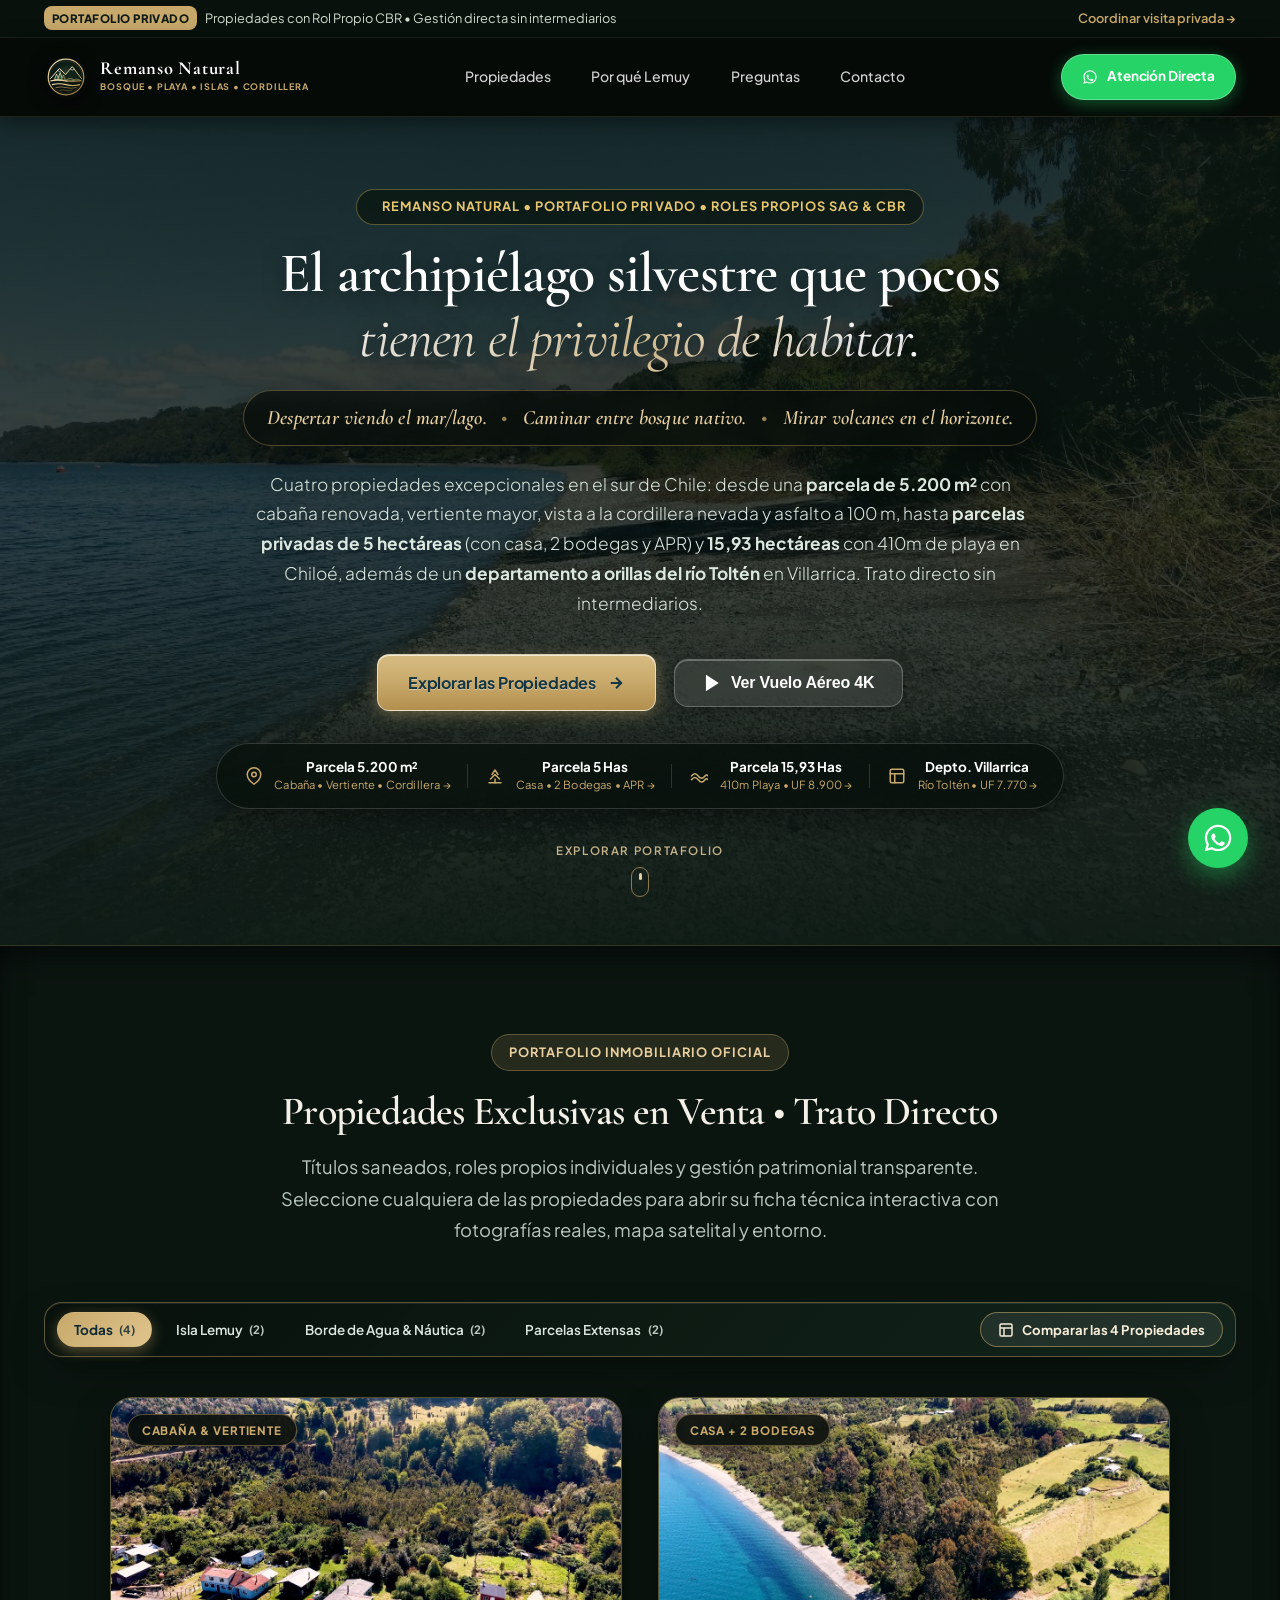
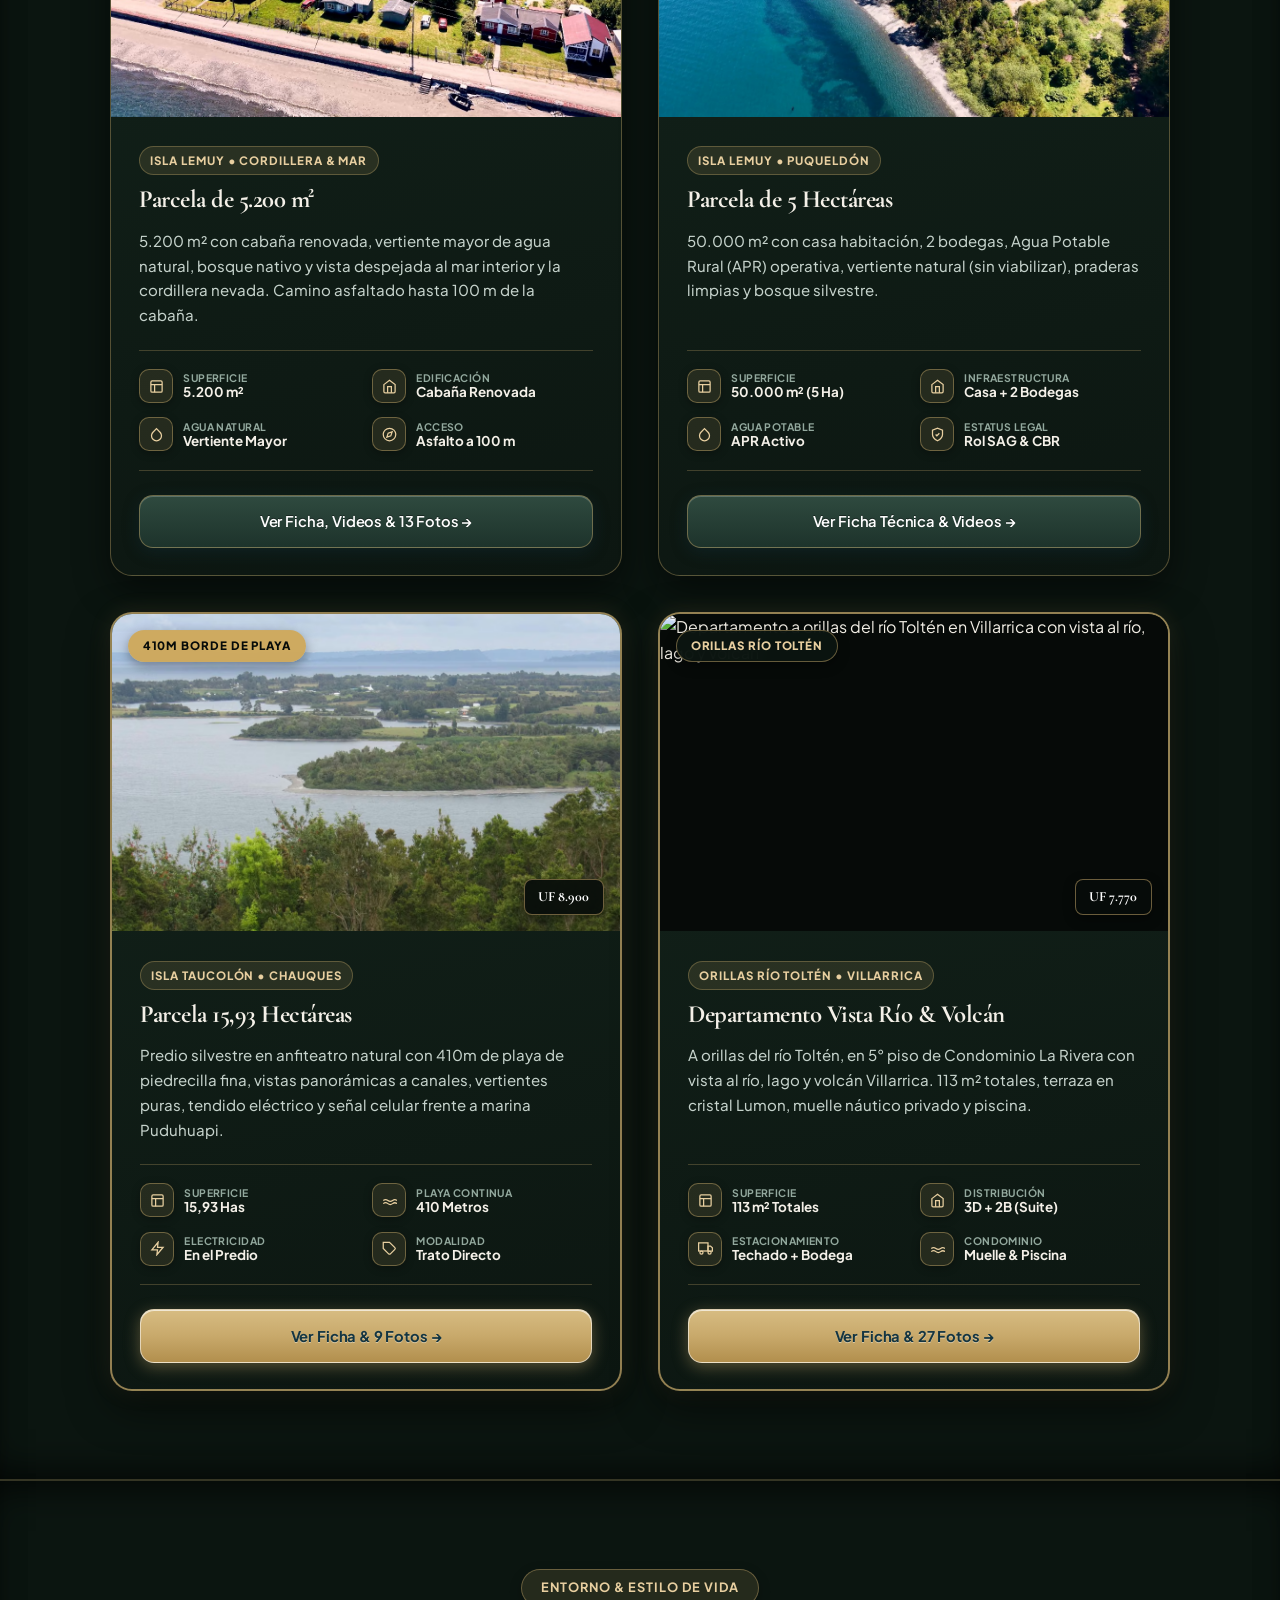
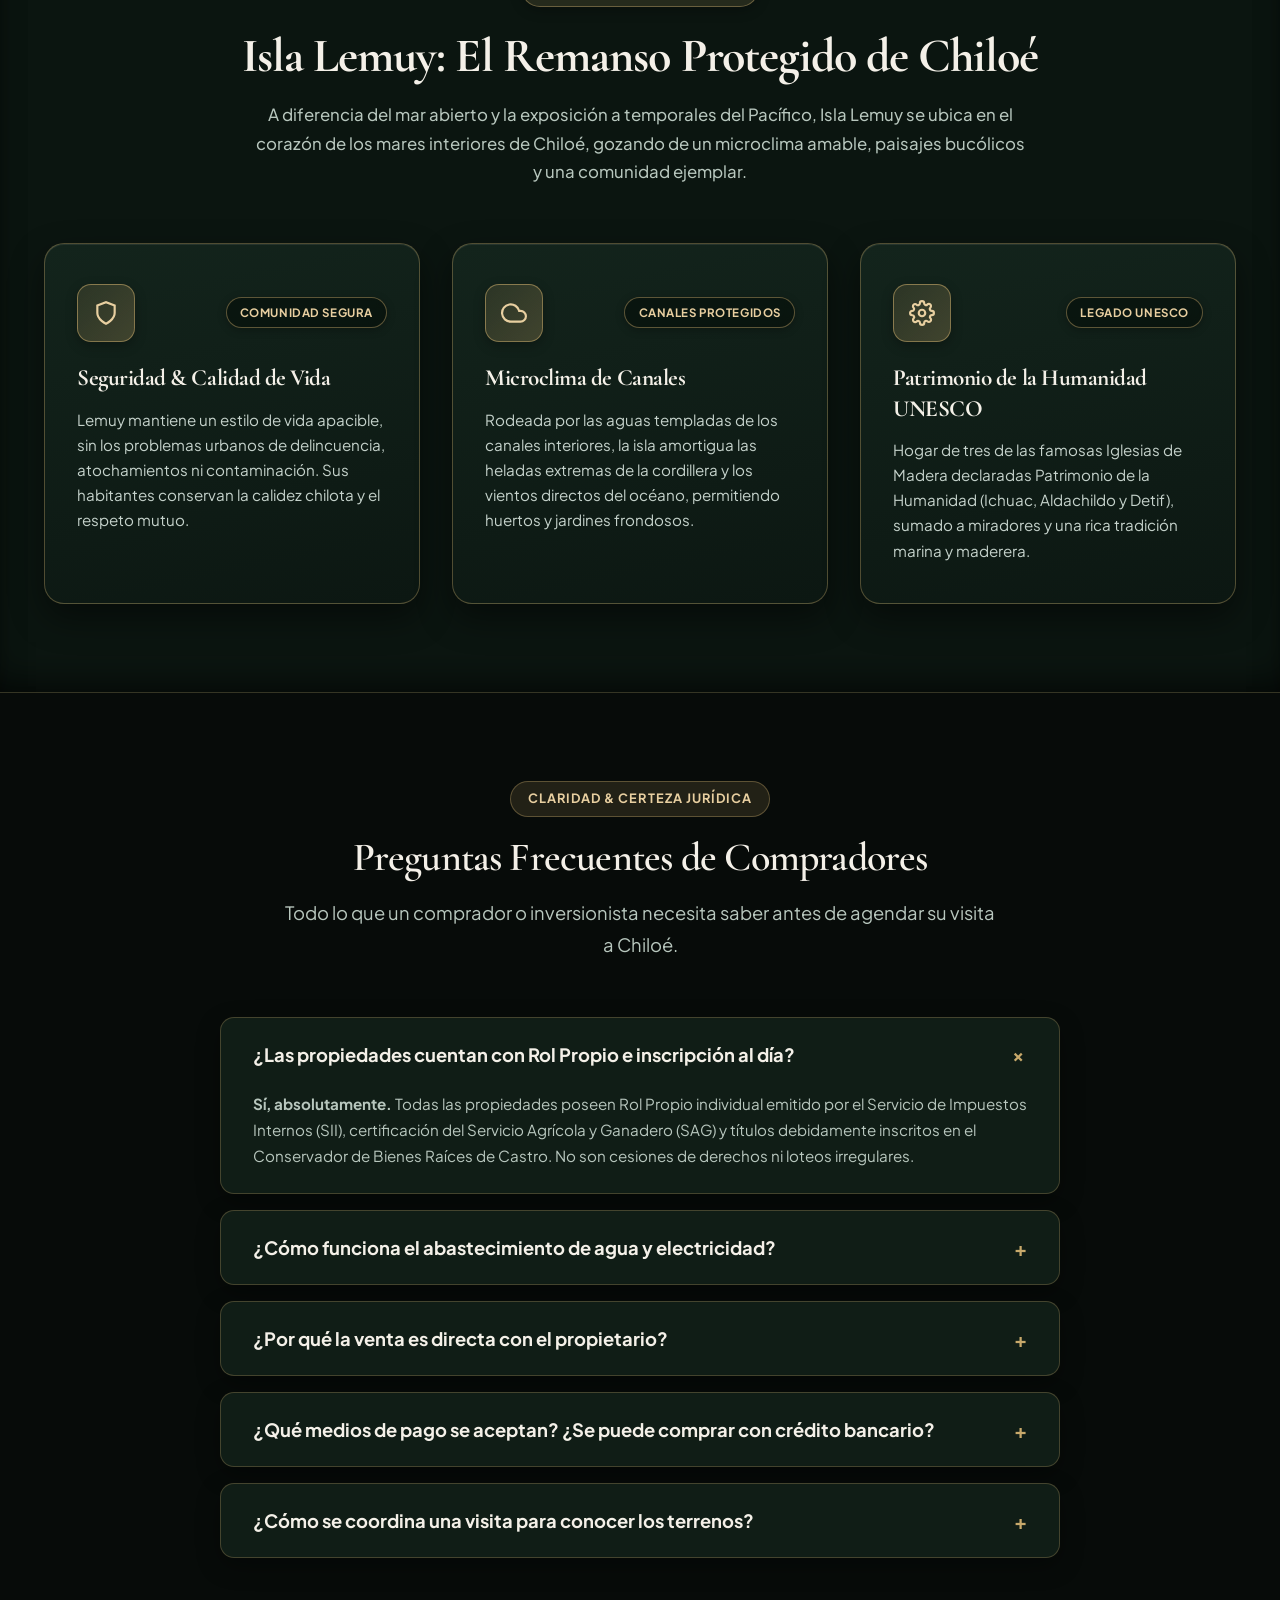
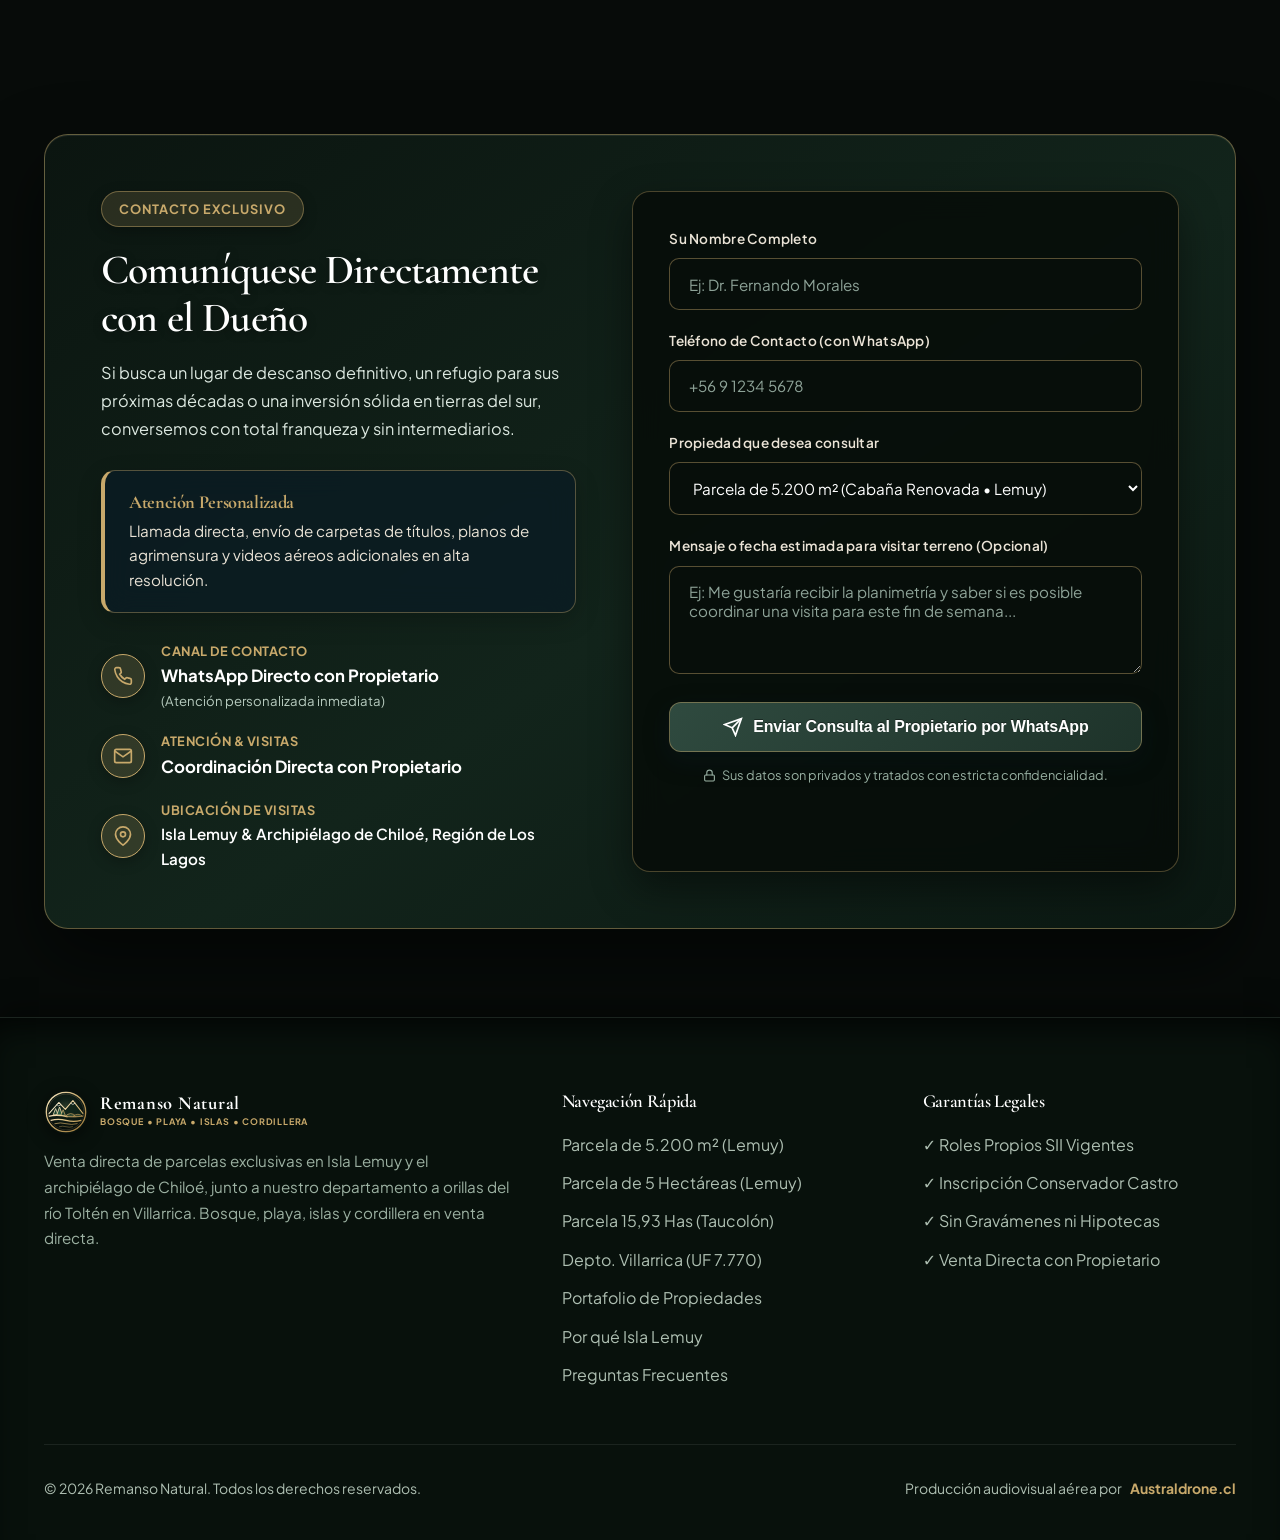
==== commit a4e368eb: "Aplicar Opcion 1 en dock superior y agregar galeria de 13 fotos en parcela 5.200 m2" ====
--- a/index.html
+++ b/index.html
@@ -215,7 +215,7 @@
   <link href="https://fonts.googleapis.com/css2?family=Cinzel:wght@500;600;700;800&family=Cormorant+Garamond:ital,wght@0,400;0,500;0,600;0,700;1,400;1,600&family=Playfair+Display:ital,wght@0,500;0,600;0,700;1,400&family=Plus+Jakarta+Sans:wght@300;400;500;600;700&display=swap" rel="stylesheet">
   
   <!-- Hoja de Estilos con Cache Buster -->
-  <link rel="stylesheet" href="styles.css?v=34.0">
+  <link rel="stylesheet" href="styles.css?v=35.0">
 
   <!-- Estilos Críticos Responsivos Móviles (Garantía sin caché) -->
   <style>
@@ -588,12 +588,12 @@
   <div class="top-notice">
     <div class="container top-notice-content">
       <div class="top-notice-left">
-        <span class="top-notice-badge">VENTA DIRECTA</span>
-        <span>Títulos saneados y Rol Propio CBR Castro • Sin comisión de corretaje</span>
+        <span class="top-notice-badge">PORTAFOLIO PRIVADO</span>
+        <span>Propiedades con Rol Propio CBR • Gestión directa sin intermediarios</span>
       </div>
       <div>
         <a href="#contacto" class="top-notice-link">
-          Coordinar visita privada con el dueño &rarr;
+          Coordinar visita privada &rarr;
         </a>
       </div>
     </div>
@@ -624,9 +624,9 @@
 
       <!-- Botón de Acción y Disparador Móvil -->
       <div class="header-cta-group">
-        <a href="https://wa.me/?text=Hola,%20me%20comunico%20desde%20el%20portal%20Remanso%20Natural.%20Deseo%20conversar%20con%20el%20dueño." target="_blank" class="btn btn-whatsapp-dock btn-header-cta" aria-label="Hablar con el Dueño por WhatsApp">
+        <a href="https://wa.me/?text=Hola,%20me%20comunico%20desde%20el%20portal%20Remanso%20Natural.%20Deseo%20recibir%20antecedentes%20de%20las%20propiedades." target="_blank" class="btn btn-whatsapp-dock btn-header-cta" aria-label="Atención Directa por WhatsApp">
           <svg width="16" height="16" viewBox="0 0 24 24" fill="currentColor"><path d="M12.04 2c-5.46 0-9.91 4.45-9.91 9.91 0 1.75.46 3.45 1.32 4.95L2.05 22l5.25-1.38c1.45.79 3.08 1.21 4.74 1.21 5.46 0 9.91-4.45 9.91-9.91 0-2.65-1.03-5.14-2.9-7.01A9.82 9.82 0 0 0 12.04 2m.01 1.67c2.2 0 4.26.86 5.82 2.42a8.23 8.23 0 0 1 2.41 5.83c0 4.54-3.7 8.24-8.24 8.24-1.48 0-2.93-.4-4.2-1.15l-.3-.18-3.12.82.83-3.04-.2-.31a8.19 8.19 0 0 1-1.26-4.38c0-4.54 3.7-8.24 8.24-8.24m4.52 11.66c-.25-.13-1.47-.72-1.7-.81-.23-.08-.39-.13-.56.13-.17.25-.64.81-.79.97-.14.17-.29.19-.54.06-.25-.13-1.06-.39-2.02-1.25-.75-.67-1.26-1.5-1.4-1.75-.15-.25-.02-.39.11-.51.11-.11.25-.29.37-.43.13-.15.17-.25.25-.42.08-.17.04-.32-.02-.45s-.56-1.35-.77-1.85c-.2-.48-.41-.42-.56-.43h-.48c-.16 0-.43.06-.66.31-.23.25-.87.85-.87 2.07s.89 2.4 1.01 2.57c.13.17 1.75 2.67 4.24 3.75.59.26 1.05.41 1.41.53.6.19 1.14.16 1.57.1.48-.07 1.47-.6 1.68-1.18.21-.58.21-1.07.15-1.18-.07-.1-.23-.17-.48-.29z"/></svg>
-          Hablar con el Dueño
+          Atención Directa
         </a>
 
         <!-- Botón Rápido WhatsApp Móvil -->
@@ -677,7 +677,7 @@
     <div class="container hero-content">
       <div class="eyebrow-badge dark">
         <span class="eyebrow-pulse-dot"></span>
-        REMANSO NATURAL • VENTA DIRECTA 0% COMISIÓN • ROLES PROPIOS SAG & CBR
+        REMANSO NATURAL • PORTAFOLIO PRIVADO • ROLES PROPIOS SAG & CBR
       </div>
 
       <h1 class="hero-title">El archipiélago silvestre que pocos<br><em>tienen el privilegio de habitar.</em></h1>
@@ -778,7 +778,7 @@
         <div class="eyebrow-badge">Portafolio Inmobiliario Oficial</div>
         <h2 class="section-title">Propiedades Exclusivas en Venta • Trato Directo</h2>
         <p class="section-desc">
-          Títulos saneados, roles propios individuales y venta directa sin comisiones. Seleccione cualquiera de las propiedades para abrir su ficha técnica interactiva con fotos en alta definición, mapa satelital y entorno.
+          Títulos saneados, roles propios individuales y gestión patrimonial transparente. Seleccione cualquiera de las propiedades para abrir su ficha técnica interactiva con fotografías reales, mapa satelital y entorno.
         </p>
       </div>
 
@@ -829,7 +829,7 @@
                   <td><strong>5.200 m²</strong> (0,52 Ha)</td>
                   <td>Cabaña renovada, vertiente mayor &amp; cordillera nevada</td>
                   <td>Rol Propio SII &amp; CBR</td>
-                  <td><span class="compare-badge-highlight">Directo 0% Com.</span></td>
+                  <td><span class="compare-badge-highlight">Trato Directo</span></td>
                   <td><a href="parcela-5000m2.html" class="btn btn-outline btn-sm">Ver Ficha &rarr;</a></td>
                 </tr>
                 <tr>
@@ -840,7 +840,7 @@
                   <td><strong>50.000 m²</strong> (5 Has)</td>
                   <td>Casa + 2 bodegas, APR activo &amp; bosque silvestre</td>
                   <td>Rol Propio SAG &amp; CBR</td>
-                  <td><span class="compare-badge-highlight">Directo 0% Com.</span></td>
+                  <td><span class="compare-badge-highlight">Trato Directo</span></td>
                   <td><a href="fundo-5-hectareas.html" class="btn btn-outline btn-sm">Ver Ficha &rarr;</a></td>
                 </tr>
                 <tr>
@@ -851,7 +851,7 @@
                   <td><strong>15,93 Has</strong> (159.300 m²)</td>
                   <td>410m playa de piedrecilla &amp; marina al frente</td>
                   <td>Rol Propio SAG &amp; CBR</td>
-                  <td><span class="compare-badge-highlight">UF 8.900 • 0% Com.</span></td>
+                  <td><span class="compare-badge-highlight">UF 8.900</span></td>
                   <td><a href="fundo-taucolon-15ha.html" class="btn btn-accent btn-sm">Ver Ficha &rarr;</a></td>
                 </tr>
                 <tr>
@@ -929,7 +929,7 @@
 
             <div class="property-preview-footer">
               <a href="parcela-5000m2.html" class="btn btn-primary">
-                Ver Ficha Técnica & Videos &rarr;
+                Ver Ficha, Videos &amp; 13 Fotos &rarr;
               </a>
             </div>
           </div>
@@ -1047,7 +1047,7 @@
                 </span>
                 <div class="spec-cell-text">
                   <span class="spec-cell-label">Modalidad</span>
-                  <span class="spec-cell-val">0% Comisión</span>
+                  <span class="spec-cell-val">Trato Directo</span>
                 </div>
               </div>
             </div>
@@ -1226,7 +1226,7 @@
           </button>
           <div class="faq-answer">
             <p>
-              El propietario prefiere tratar personalmente con los futuros dueños para asegurar la armonía del sector y brindar total transparencia en la negociación. Esto le permite al comprador <strong>ahorrarse entre el 2% y el 4% de comisión de corretaje</strong> y pactar condiciones de pago directamente.
+              La gestión directa permite conversar con transparencia total sobre la historia de cada predio, revisar la carpeta legal sin intermediaciones burocráticas y acordar visitas privadas y condiciones de cierre en confianza.
             </p>
           </div>
         </div>
@@ -1487,6 +1487,6 @@
   </div>
 
   <!-- Scripts -->
-  <script src="app.js?v=34.0"></script>
+  <script src="app.js?v=35.0"></script>
 </body>
 </html>
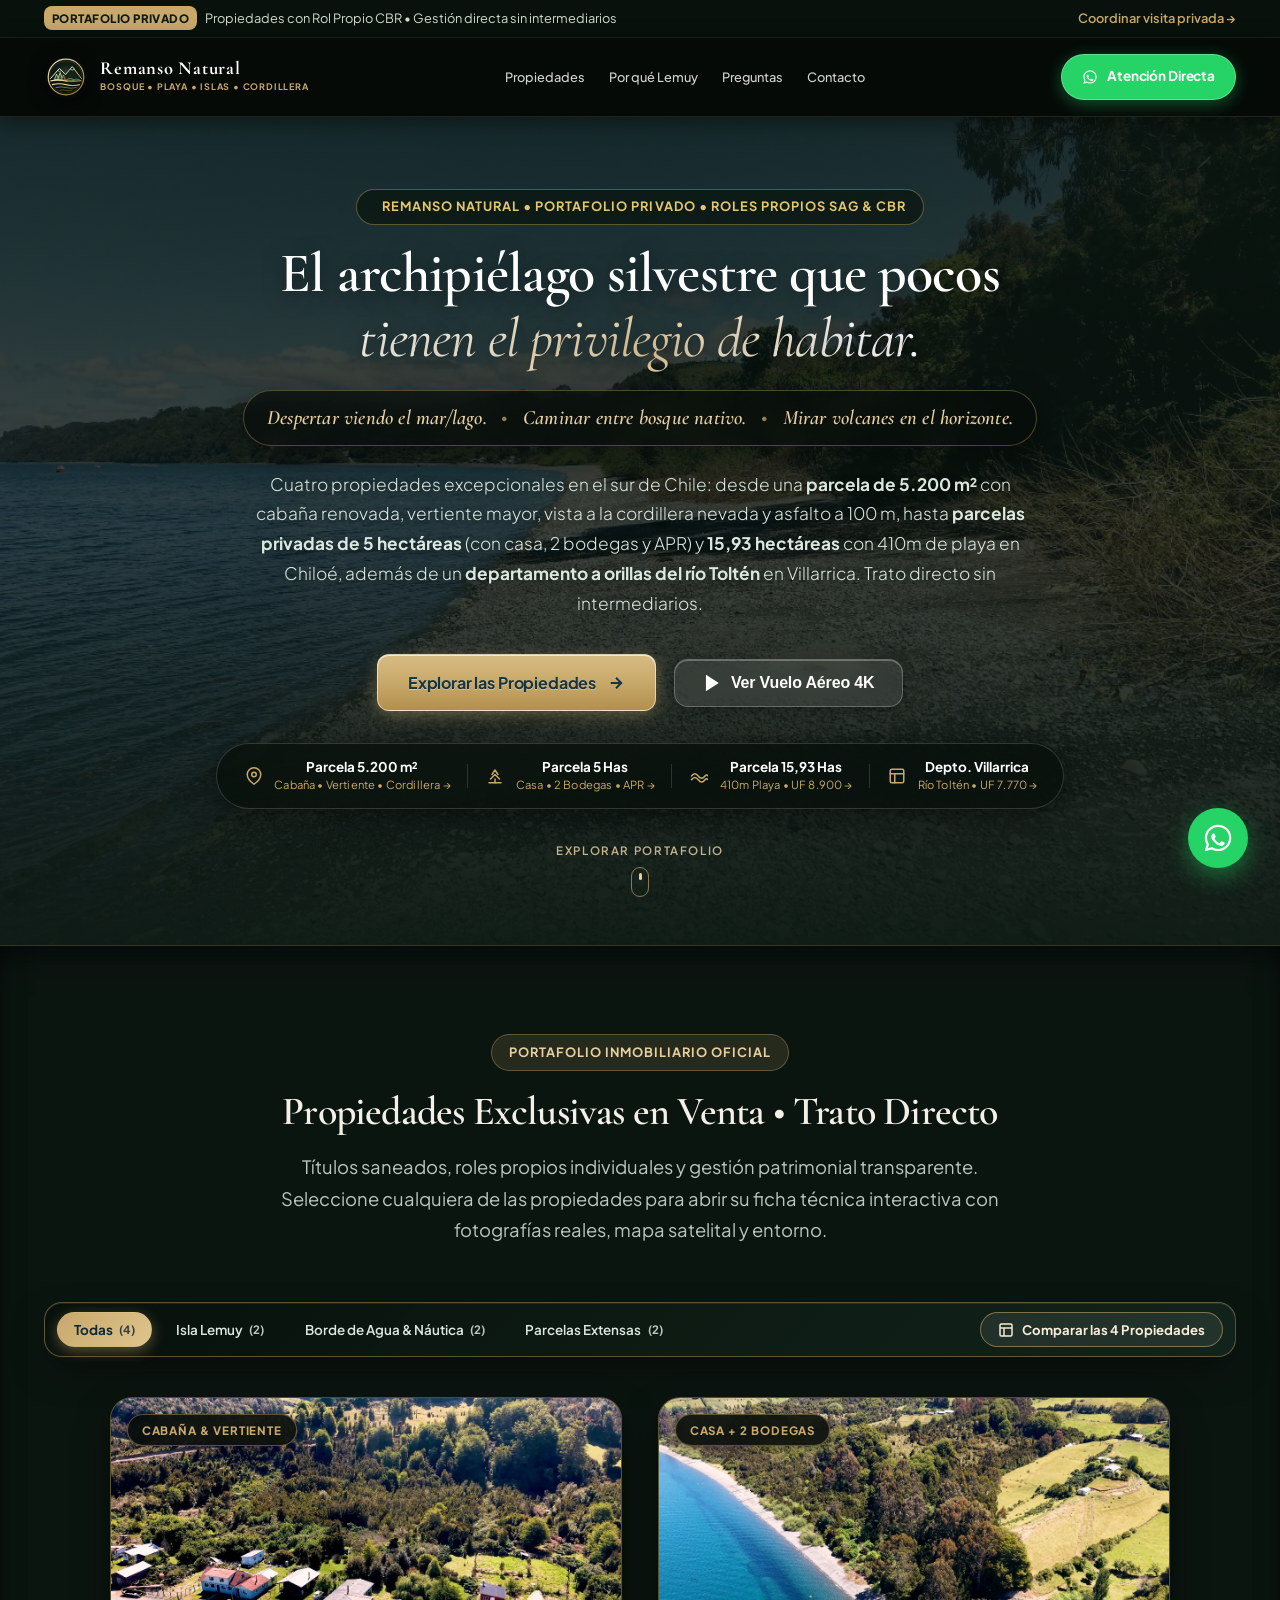
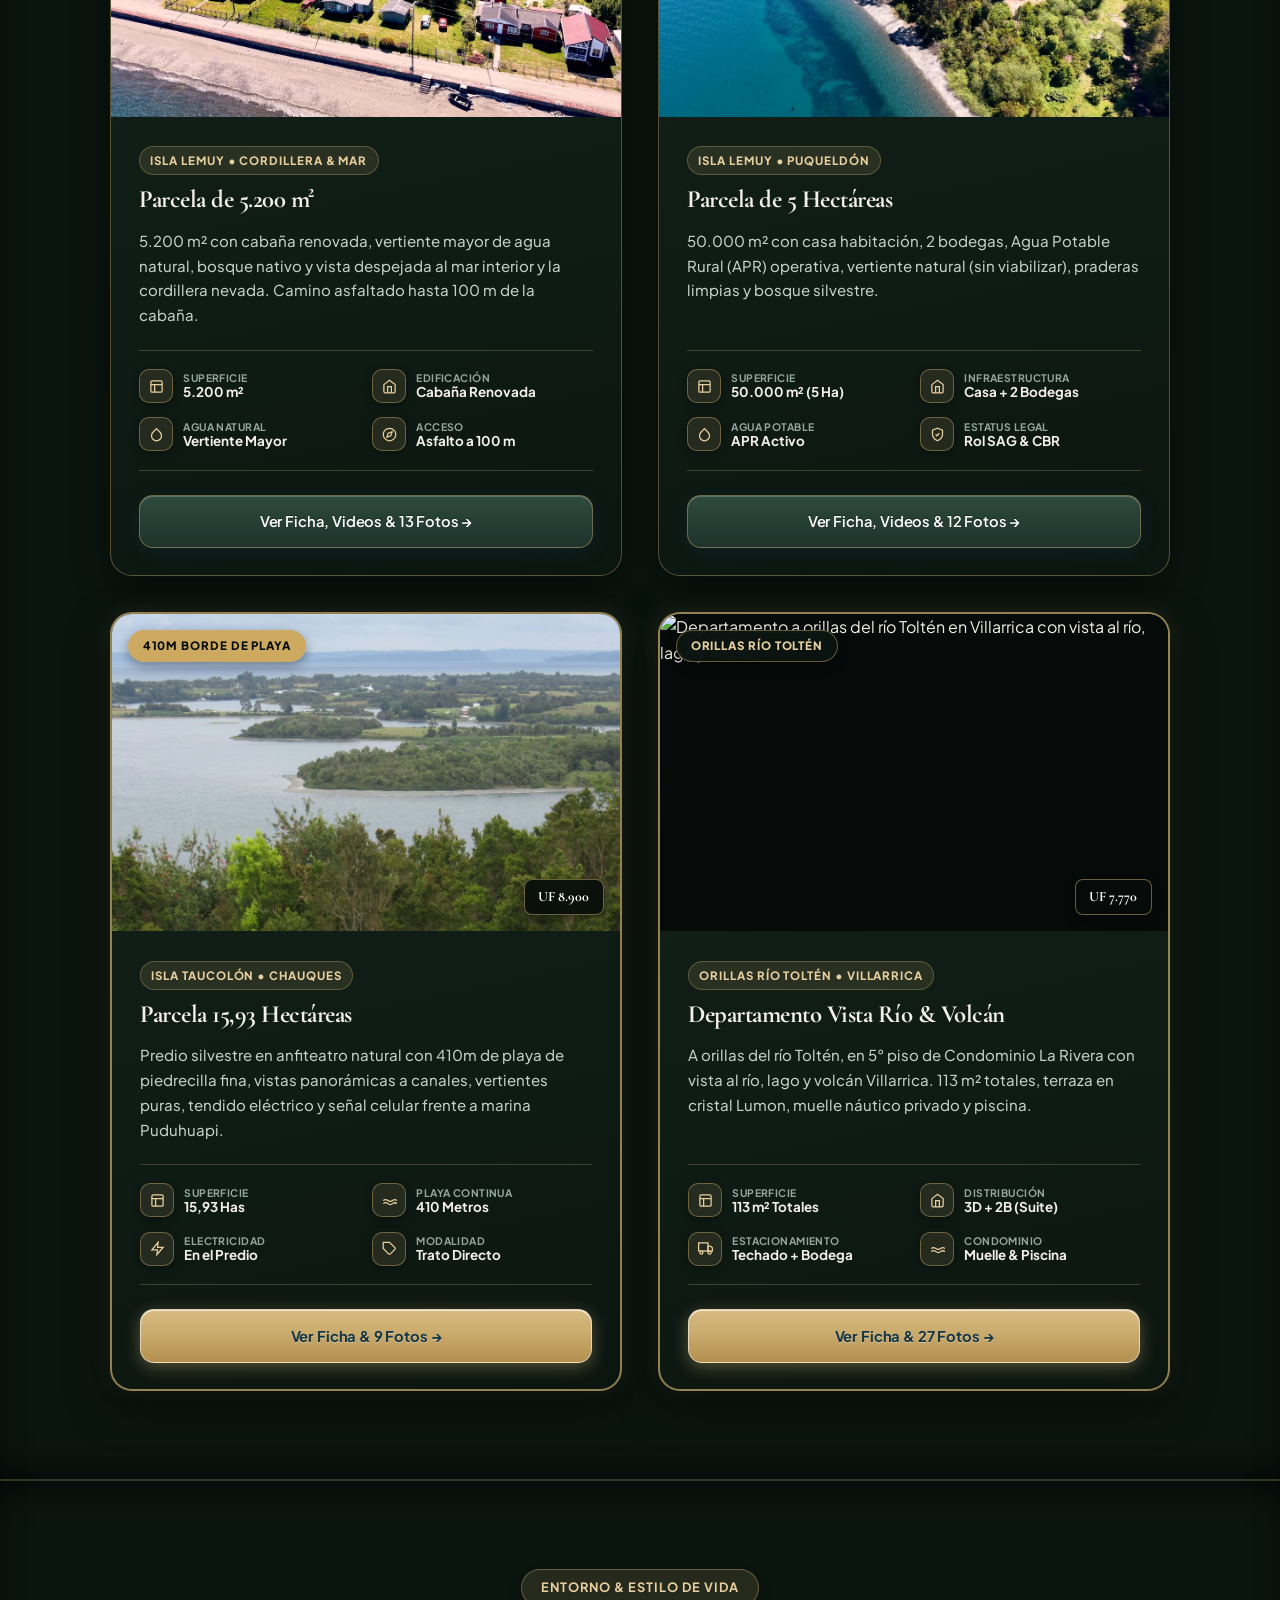
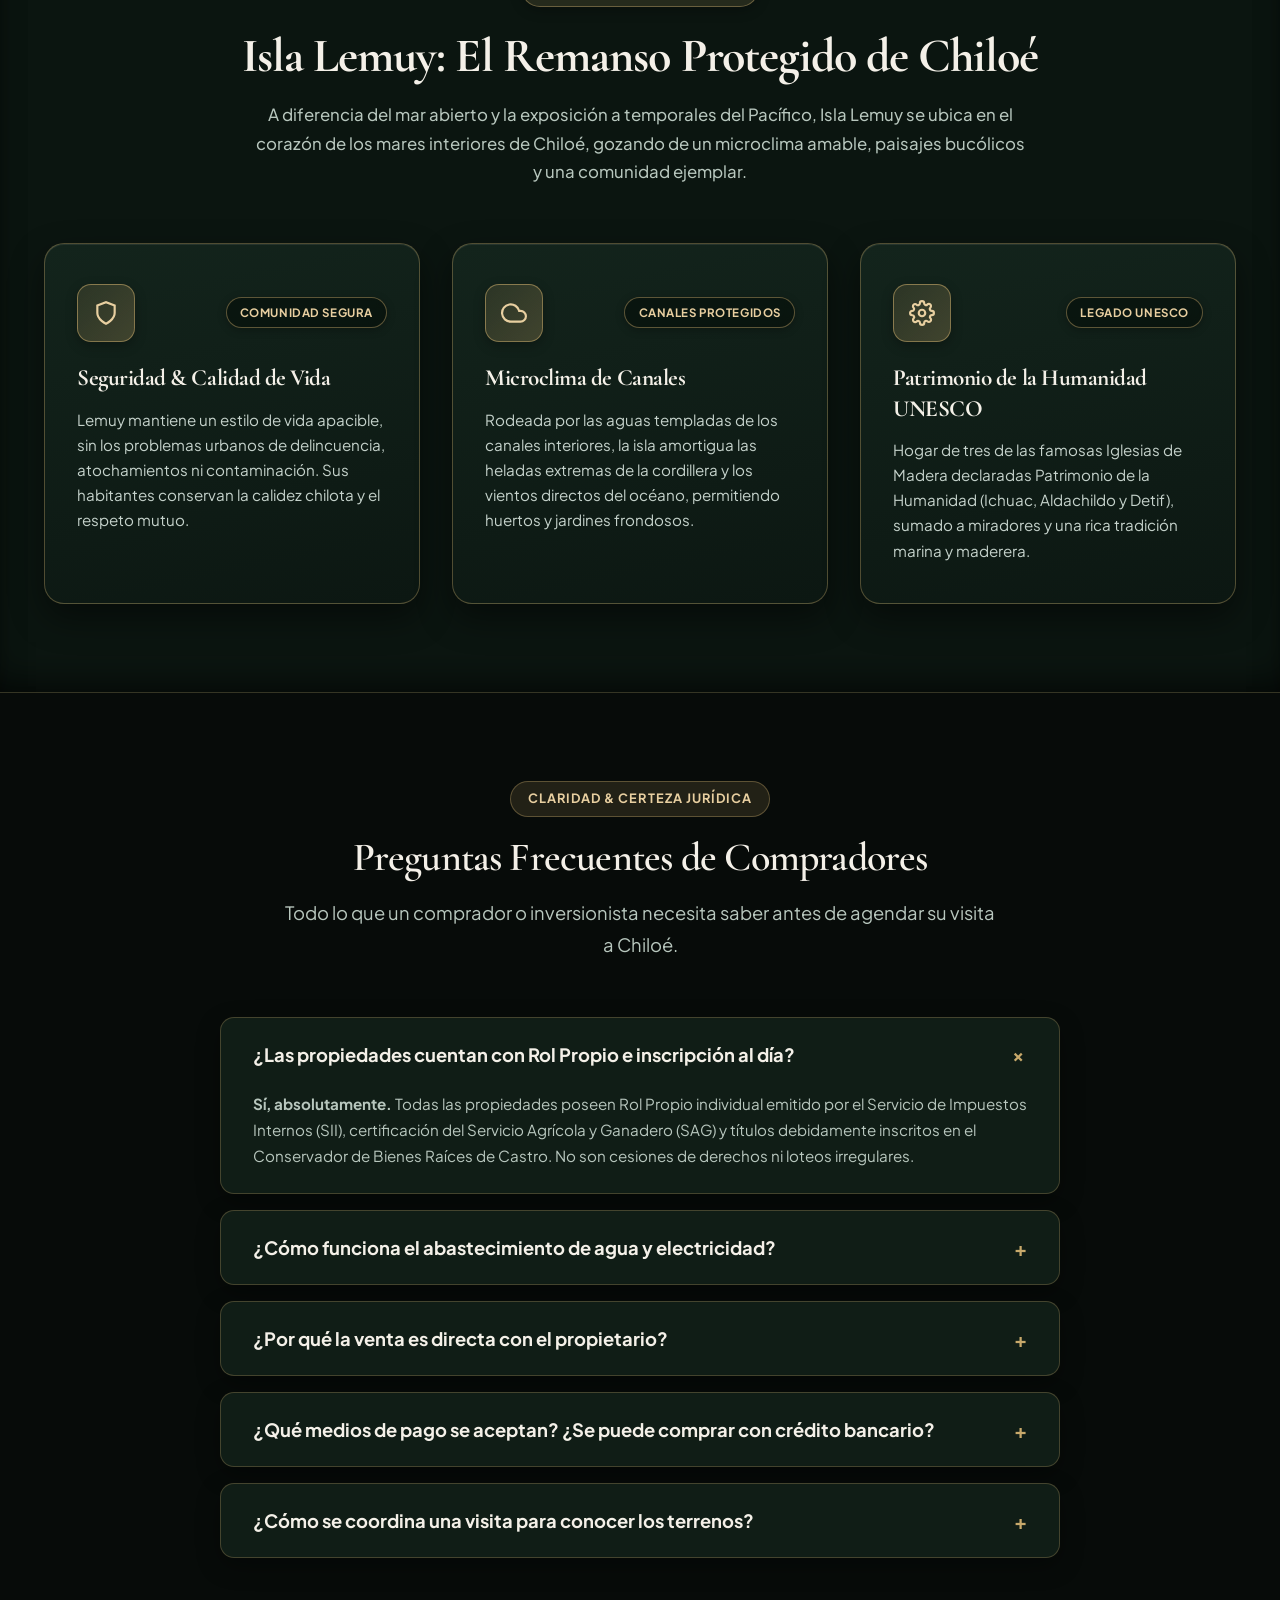
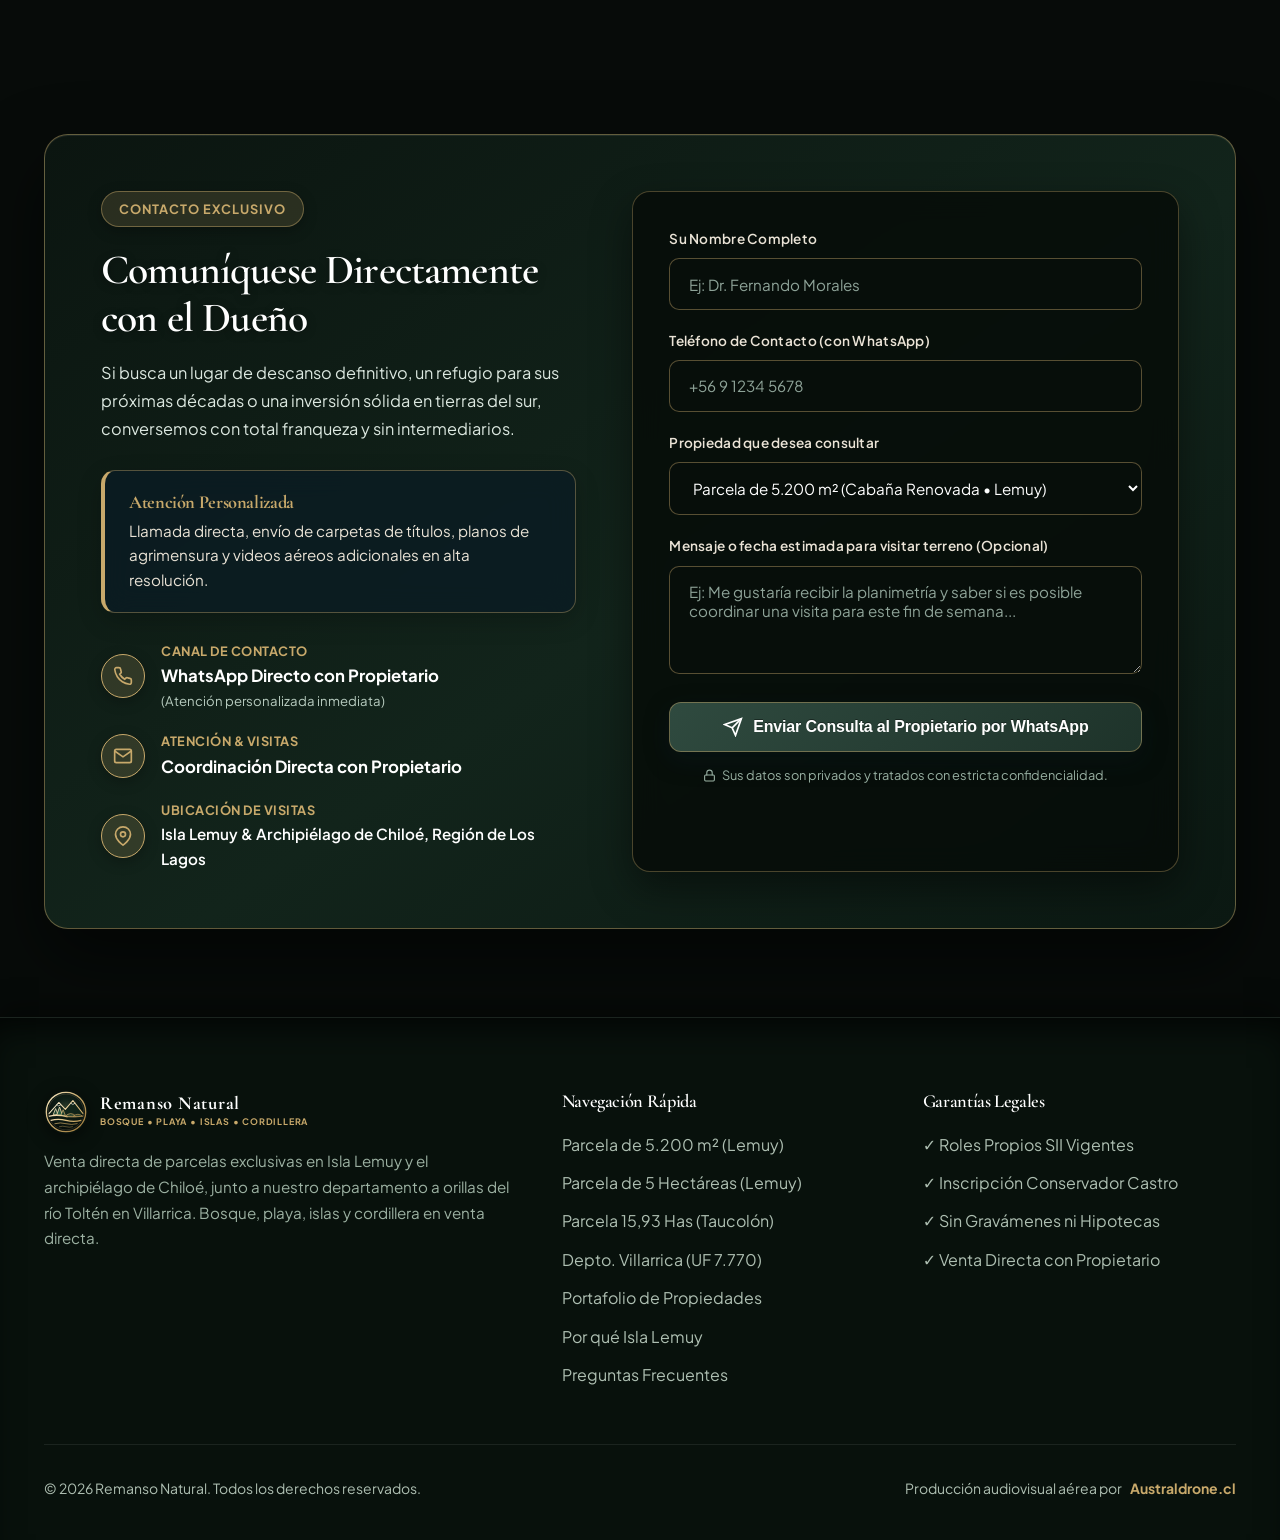
==== commit af52d3a1: "Redisenar reproductor de video horizontal, integrar 7 videos y galeria en movimiento con zoom en 5 H" ====
--- a/index.html
+++ b/index.html
@@ -215,7 +215,7 @@
   <link href="https://fonts.googleapis.com/css2?family=Cinzel:wght@500;600;700;800&family=Cormorant+Garamond:ital,wght@0,400;0,500;0,600;0,700;1,400;1,600&family=Playfair+Display:ital,wght@0,500;0,600;0,700;1,400&family=Plus+Jakarta+Sans:wght@300;400;500;600;700&display=swap" rel="stylesheet">
   
   <!-- Hoja de Estilos con Cache Buster -->
-  <link rel="stylesheet" href="styles.css?v=35.0">
+  <link rel="stylesheet" href="styles.css?v=36.0">
 
   <!-- Estilos Críticos Responsivos Móviles (Garantía sin caché) -->
   <style>
@@ -991,7 +991,7 @@
 
             <div class="property-preview-footer">
               <a href="fundo-5-hectareas.html" class="btn btn-primary">
-                Ver Ficha Técnica & Videos &rarr;
+                Ver Ficha, Videos &amp; 12 Fotos &rarr;
               </a>
             </div>
           </div>
@@ -1487,6 +1487,6 @@
   </div>
 
   <!-- Scripts -->
-  <script src="app.js?v=35.0"></script>
+  <script src="app.js?v=36.0"></script>
 </body>
 </html>
--- a/styles.css
+++ b/styles.css
@@ -443,25 +443,40 @@
   margin-top: 2px;
 }
 
+.navbar {
+  gap: 1rem;
+}
+
+.navbar nav {
+  min-width: 0;
+}
+
 .nav-menu {
   display: flex;
   list-style: none;
-  gap: 0.4rem;
+  gap: 0.25rem;
   align-items: center;
   margin: 0;
   padding: 0;
 }
 
 .nav-link {
-  font-size: 0.88rem;
+  font-size: 0.85rem;
   font-weight: 500;
   color: rgba(255, 255, 255, 0.82);
-  padding: 0.5rem 1rem;
+  padding: 0.45rem 0.76rem;
   border-radius: var(--radius-full);
   white-space: nowrap;
   transition: all var(--transition-fast);
   text-decoration: none;
   border: 1px solid transparent;
+}
+
+@media (max-width: 1320px) and (min-width: 1081px) {
+  .nav-link {
+    font-size: 0.8rem;
+    padding: 0.4rem 0.56rem;
+  }
 }
 
 .nav-link:hover {
@@ -4503,110 +4518,729 @@
   display: none !important;
 }
 
-/* Marco Pantalla Panorámica 16:9 */
+/* ==========================================================================
+   TARJETA VIDEO HORIZONTAL REDISEÑADA (Marco Armónico + Play Central + Poster Real)
+   ========================================================================== */
+.video-dual-stage.view-reel-only ~ .cinema-clips-wrap,
+.video-showcase-section.view-reel-only .cinema-clips-wrap {
+  display: none !important;
+}
+
+.video-showcase-section.view-reel-only .video-dual-stage {
+  grid-template-columns: 1fr;
+  max-width: 400px;
+  margin: 0 auto;
+}
+
+.video-showcase-section.view-reel-only .video-card-cinema {
+  display: none !important;
+}
+
+.video-showcase-section.view-cinema-only .video-dual-stage {
+  grid-template-columns: 1fr;
+  max-width: 980px;
+  margin: 0 auto;
+}
+
+.video-showcase-section.view-cinema-only .video-card-reel {
+  display: none !important;
+}
+
 .video-card-cinema {
-  background: linear-gradient(145deg, #0B1510 0%, #13231B 100%);
-  border: 1px solid rgba(200, 169, 107, 0.35);
-  border-radius: 20px;
+  position: relative;
+  background: linear-gradient(155deg, rgba(20, 38, 29, 0.96) 0%, #09120e 58%, #070d0a 100%);
+  border: 1.5px solid rgba(200, 169, 107, 0.45);
+  border-radius: 22px;
+  padding: 0.65rem;
   overflow: hidden;
-  box-shadow: 0 20px 50px rgba(0, 0, 0, 0.5);
+  box-shadow: 0 22px 55px rgba(0, 0, 0, 0.58),
+              inset 0 1px 0 rgba(255, 240, 200, 0.16);
   display: flex;
   flex-direction: column;
+  gap: 0.65rem;
+  transition: transform 0.32s ease, border-color 0.32s ease, box-shadow 0.32s ease;
+}
+
+.video-card-cinema::before {
+  content: '';
+  position: absolute;
+  top: 0;
+  left: 10%;
+  right: 10%;
+  height: 2px;
+  background: linear-gradient(90deg, transparent, rgba(200, 169, 107, 0.85), transparent);
+  pointer-events: none;
+  z-index: 3;
+}
+
+.video-card-cinema:hover {
+  transform: translateY(-4px);
+  border-color: rgba(232, 207, 160, 0.78);
+  box-shadow: 0 28px 65px rgba(0, 0, 0, 0.72),
+              0 0 32px rgba(200, 169, 107, 0.18),
+              inset 0 1px 0 rgba(255, 245, 220, 0.22);
 }
 
 .cinema-screen-wrap {
   position: relative;
   width: 100%;
   aspect-ratio: 16 / 9;
-  background: #000000;
+  background: #040806;
+  border-radius: 15px;
+  border: 1px solid rgba(200, 169, 107, 0.25);
   overflow: hidden;
-}
-
-.cinema-screen-wrap video {
+  cursor: pointer;
+}
+
+.cinema-poster-img {
+  position: absolute;
+  inset: 0;
   width: 100%;
   height: 100%;
   object-fit: cover;
   display: block;
+  transition: transform 0.55s cubic-bezier(0.22, 1, 0.36, 1), filter 0.35s ease, opacity 0.3s ease;
+  z-index: 1;
+}
+
+.video-card-cinema:not(.is-playing):hover .cinema-poster-img {
+  transform: scale(1.035);
+  filter: brightness(0.92) contrast(1.04);
+}
+
+.cinema-inline-video {
+  position: absolute;
+  inset: 0;
+  width: 100%;
+  height: 100%;
+  object-fit: contain;
+  background: #000000;
+  display: none;
+  z-index: 8;
+}
+
+.video-card-cinema.is-playing .cinema-inline-video {
+  display: block;
+}
+
+.video-card-cinema.is-playing .cinema-poster-img,
+.video-card-cinema.is-playing .cinema-ui-scrim,
+.video-card-cinema.is-playing .cinema-top-hud,
+.video-card-cinema.is-playing .cinema-center-play-btn,
+.video-card-cinema.is-playing .cinema-player-bar-cue {
+  opacity: 0;
+  pointer-events: none;
+}
+
+.cinema-ui-scrim {
+  position: absolute;
+  inset: 0;
+  background:
+    linear-gradient(180deg, rgba(5, 10, 7, 0.62) 0%, rgba(5, 10, 7, 0.12) 34%, rgba(5, 10, 7, 0.18) 64%, rgba(5, 10, 7, 0.78) 100%),
+    radial-gradient(circle at 50% 50%, rgba(5, 10, 7, 0.36) 0%, transparent 56%);
+  pointer-events: none;
+  transition: opacity 0.28s ease;
+  z-index: 2;
+}
+
+.cinema-top-hud {
+  position: absolute;
+  top: 12px;
+  left: 12px;
+  right: 12px;
+  display: flex;
+  align-items: center;
+  justify-content: space-between;
+  gap: 0.5rem;
+  pointer-events: none;
+  transition: opacity 0.28s ease;
+  z-index: 4;
 }
 
 .cinema-screen-badge {
-  position: absolute;
-  top: 14px;
-  left: 14px;
-  background: rgba(7, 11, 9, 0.86);
+  position: static;
+  display: inline-flex;
+  align-items: center;
+  gap: 0.42rem;
+  background: rgba(7, 13, 10, 0.84);
   backdrop-filter: blur(10px);
-  border: 1px solid rgba(200, 169, 107, 0.42);
+  -webkit-backdrop-filter: blur(10px);
+  border: 1px solid rgba(200, 169, 107, 0.46);
   color: #f4f0e8;
   font-size: 0.72rem;
   font-weight: 700;
-  padding: 0.35rem 0.75rem;
+  padding: 0.34rem 0.78rem;
   border-radius: 999px;
   letter-spacing: 0.04em;
+  text-transform: uppercase;
+}
+
+.cinema-rec-dot {
+  width: 7px;
+  height: 7px;
+  border-radius: 50%;
+  background: #E8CFA0;
+  box-shadow: 0 0 8px rgba(232, 207, 160, 0.9);
+  flex-shrink: 0;
+}
+
+.cinema-duration-pill {
+  background: rgba(11, 22, 16, 0.86);
+  backdrop-filter: blur(10px);
+  border: 1px solid rgba(255, 255, 255, 0.2);
+  color: #e6efe9;
+  font-size: 0.72rem;
+  font-weight: 700;
+  padding: 0.3rem 0.7rem;
+  border-radius: 999px;
+  letter-spacing: 0.03em;
+}
+
+/* Botón Central de Play Inequívoco y Amigable */
+.cinema-center-play-btn {
+  position: absolute;
+  top: 50%;
+  left: 50%;
+  transform: translate(-50%, -50%);
+  background: transparent;
+  border: none;
+  padding: 0;
+  display: flex;
+  flex-direction: column;
+  align-items: center;
+  gap: 0.55rem;
+  cursor: pointer;
   z-index: 5;
-}
-
-.cinema-overlay-controls {
+  transition: transform 0.28s cubic-bezier(0.22, 1, 0.36, 1), opacity 0.25s ease;
+}
+
+.cinema-play-circle {
+  position: relative;
+  width: 76px;
+  height: 76px;
+  border-radius: 50%;
+  background: rgba(10, 21, 15, 0.78);
+  backdrop-filter: blur(12px);
+  -webkit-backdrop-filter: blur(12px);
+  border: 2px solid rgba(232, 207, 160, 0.9);
+  color: #F4E4BE;
+  display: flex;
+  align-items: center;
+  justify-content: center;
+  box-shadow: 0 12px 32px rgba(0, 0, 0, 0.58),
+              inset 0 0 18px rgba(200, 169, 107, 0.22);
+  transition: all 0.28s ease;
+}
+
+.cinema-play-circle::before {
+  content: '';
   position: absolute;
-  inset: 0;
-  display: flex;
-  align-items: center;
-  justify-content: center;
-  gap: 1rem;
-  background: rgba(0, 0, 0, 0.35);
-  opacity: 0;
-  transition: opacity var(--transition-fast);
-  z-index: 6;
-}
-
-.cinema-screen-wrap:hover .cinema-overlay-controls,
-.cinema-screen-wrap:focus-within .cinema-overlay-controls {
-  opacity: 1;
-}
-
-.cinema-quick-action-btn {
-  background: rgba(15, 29, 22, 0.9);
-  backdrop-filter: blur(14px);
-  border: 1px solid rgba(200, 169, 107, 0.55);
-  color: #f4f0e8;
-  padding: 0.65rem 1.25rem;
+  inset: -8px;
+  border-radius: 50%;
+  border: 1.5px solid rgba(200, 169, 107, 0.48);
+  animation: cinemaPlayPulse 2.4s ease-out infinite;
+  pointer-events: none;
+}
+
+.cinema-play-circle svg {
+  width: 28px;
+  height: 28px;
+  margin-left: 3px;
+  filter: drop-shadow(0 2px 6px rgba(0, 0, 0, 0.45));
+}
+
+.cinema-play-label {
+  background: rgba(9, 17, 13, 0.88);
+  backdrop-filter: blur(8px);
+  border: 1px solid rgba(200, 169, 107, 0.42);
+  color: #f6efe0;
+  font-size: 0.75rem;
+  font-weight: 700;
+  letter-spacing: 0.04em;
+  text-transform: uppercase;
+  padding: 0.26rem 0.8rem;
   border-radius: 999px;
-  font-size: 0.85rem;
+  box-shadow: 0 6px 16px rgba(0, 0, 0, 0.45);
+  transition: background 0.25s ease, color 0.25s ease;
+}
+
+.cinema-screen-wrap:hover .cinema-center-play-btn,
+.cinema-center-play-btn:hover,
+.cinema-center-play-btn:focus-visible {
+  transform: translate(-50%, -50%) scale(1.06);
+  outline: none;
+}
+
+.cinema-screen-wrap:hover .cinema-play-circle,
+.cinema-center-play-btn:hover .cinema-play-circle,
+.cinema-center-play-btn:focus-visible .cinema-play-circle {
+  background: linear-gradient(135deg, #D9BA7C 0%, #B79047 100%);
+  border-color: #FFF4D8;
+  color: #070d0a;
+  box-shadow: 0 14px 36px rgba(200, 169, 107, 0.45);
+}
+
+.cinema-screen-wrap:hover .cinema-play-label,
+.cinema-center-play-btn:hover .cinema-play-label {
+  background: #E8CFA0;
+  color: #070d0a;
+  border-color: #FFF4D8;
+}
+
+@keyframes cinemaPlayPulse {
+  0% { transform: scale(0.95); opacity: 0.75; }
+  70% { transform: scale(1.26); opacity: 0; }
+  100% { transform: scale(1.26); opacity: 0; }
+}
+
+/* Barra Visual de Reproductor en la base del frame para distinguir que es video */
+.cinema-player-bar-cue {
+  position: absolute;
+  left: 12px;
+  right: 12px;
+  bottom: 10px;
+  display: flex;
+  align-items: center;
+  gap: 0.55rem;
+  padding: 0.42rem 0.75rem;
+  border-radius: 10px;
+  background: rgba(7, 13, 10, 0.78);
+  backdrop-filter: blur(10px);
+  -webkit-backdrop-filter: blur(10px);
+  border: 1px solid rgba(255, 255, 255, 0.14);
+  color: #e6efe9;
+  font-size: 0.72rem;
   font-weight: 600;
-  display: inline-flex;
-  align-items: center;
-  gap: 0.5rem;
+  pointer-events: none;
+  transition: opacity 0.25s ease;
+  z-index: 4;
+}
+
+.cinema-cue-time {
+  font-variant-numeric: tabular-nums;
+  color: #d7e4dc;
+  white-space: nowrap;
+}
+
+.cinema-cue-track {
+  flex: 1;
+  height: 4px;
+  border-radius: 999px;
+  background: rgba(255, 255, 255, 0.2);
+  overflow: hidden;
+  position: relative;
+}
+
+.cinema-cue-fill {
+  display: block;
+  width: 24%;
+  height: 100%;
+  border-radius: 999px;
+  background: linear-gradient(90deg, #C8A96B 0%, #F1DDB1 100%);
+}
+
+.cinema-cue-quality {
+  color: #E8CFA0;
+  font-weight: 700;
+  letter-spacing: 0.04em;
+  white-space: nowrap;
+}
+
+.cinema-audio-unmute-pill,
+.cinema-media-error-pill {
+  position: absolute;
+  top: 12px;
+  right: 12px;
+  z-index: 12;
+  background: rgba(11, 21, 16, 0.92);
+  border: 1px solid rgba(232, 207, 160, 0.72);
+  color: #fff;
+  border-radius: 999px;
+  padding: 0.38rem 0.85rem;
+  font-size: 0.76rem;
+  font-weight: 700;
   cursor: pointer;
-  transition: all var(--transition-fast);
-  box-shadow: 0 8px 24px rgba(0, 0, 0, 0.45);
-}
-
-.cinema-quick-action-btn:hover {
-  background: var(--color-dorado);
-  color: #070b09;
-  transform: scale(1.05);
+  box-shadow: 0 8px 20px rgba(0, 0, 0, 0.5);
 }
 
 .cinema-footer-bar {
-  padding: 1.25rem 1.5rem;
+  padding: 0.85rem 1rem 0.75rem;
   display: flex;
   align-items: center;
   justify-content: space-between;
   gap: 1rem;
-  background: rgba(11, 21, 16, 0.84);
-  border-top: 1px solid rgba(200, 169, 107, 0.16);
+  border-radius: 14px;
+  background: rgba(13, 25, 19, 0.9);
+  border: 1px solid rgba(200, 169, 107, 0.16);
 }
 
 .cinema-footer-text h4 {
   font-family: var(--font-formal);
-  font-size: 1.25rem;
+  font-size: 1.18rem;
   color: #ffffff;
   margin-bottom: 0.2rem;
 }
 
 .cinema-footer-text p {
+  font-size: 0.84rem;
+  color: #b7c8be;
+  margin: 0;
+  line-height: 1.45;
+}
+
+.cinema-footer-actions {
+  display: flex;
+  align-items: center;
+  gap: 0.6rem;
+  flex-shrink: 0;
+}
+
+.cinema-fullscreen-btn {
+  display: inline-flex;
+  align-items: center;
+  gap: 0.42rem;
+  white-space: nowrap;
+}
+
+/* Grilla Multi-Video Horizontal In Situ (Parcela 5 Hectáreas) */
+.cinema-clips-wrap {
+  margin-top: 3.5rem;
+  padding-top: 3rem;
+  border-top: 1px solid rgba(200, 169, 107, 0.24);
+}
+
+.cinema-clips-header {
+  display: flex;
+  align-items: flex-end;
+  justify-content: space-between;
+  gap: 1.25rem;
+  flex-wrap: wrap;
+  margin-bottom: 1.75rem;
+}
+
+.cinema-clips-header h3 {
+  font-family: var(--font-formal);
+  font-size: clamp(1.45rem, 2.5vw, 1.95rem);
+  color: #ffffff;
+  margin: 0.35rem 0 0.35rem;
+}
+
+.cinema-clips-header p {
+  color: #bdd0c4;
+  font-size: 0.95rem;
+  margin: 0;
+  max-width: 680px;
+}
+
+.cinema-clips-count-pill {
+  display: inline-flex;
+  align-items: center;
+  gap: 0.45rem;
+  padding: 0.45rem 0.95rem;
+  border-radius: 999px;
+  background: rgba(200, 169, 107, 0.14);
+  border: 1px solid rgba(200, 169, 107, 0.4);
+  color: #E8CFA0;
+  font-size: 0.8rem;
+  font-weight: 700;
+  letter-spacing: 0.04em;
+}
+
+.cinema-clips-grid {
+  display: grid;
+  grid-template-columns: repeat(2, minmax(0, 1fr));
+  gap: 1.65rem;
+}
+
+.video-card-cinema--featured {
+  grid-column: 1 / -1;
+}
+
+/* ==========================================================================
+   GALERÍA CINEMÁTICA EN MOVIMIENTO (FILAS PARALELAS PARCELA 5 HECTÁREAS)
+   ========================================================================== */
+.owner-marquee-section {
+  background: linear-gradient(180deg, #060b08 0%, #0b1610 52%, #070c09 100%);
+  color: #ffffff;
+  border-top: 1px solid rgba(200, 169, 107, 0.25);
+  border-bottom: 1px solid rgba(200, 169, 107, 0.25);
+  overflow: hidden;
+  padding: 4.5rem 0 5rem;
+}
+
+.owner-marquee-controls {
+  display: flex;
+  align-items: center;
+  justify-content: center;
+  gap: 0.85rem;
+  flex-wrap: wrap;
+  margin: 1.75rem auto 2.25rem;
+}
+
+.owner-marquee-toggle-btn {
+  display: inline-flex;
+  align-items: center;
+  gap: 0.5rem;
+  padding: 0.55rem 1.15rem;
+  border-radius: 999px;
+  background: rgba(15, 29, 22, 0.92);
+  border: 1px solid rgba(200, 169, 107, 0.5);
+  color: #F4F0E8;
   font-size: 0.85rem;
-  color: var(--color-arena);
-  margin: 0;
+  font-weight: 700;
+  cursor: pointer;
+  transition: all 0.25s ease;
+}
+
+.owner-marquee-toggle-btn:hover {
+  background: #C8A96B;
+  color: #070b09;
+  border-color: #E8CFA0;
+}
+
+.owner-marquee-hint-pill {
+  display: inline-flex;
+  align-items: center;
+  gap: 0.4rem;
+  padding: 0.5rem 1rem;
+  border-radius: 999px;
+  background: rgba(200, 169, 107, 0.12);
+  border: 1px solid rgba(200, 169, 107, 0.28);
+  color: #E8CFA0;
+  font-size: 0.82rem;
+  font-weight: 600;
+}
+
+.owner-marquee-rows {
+  display: flex;
+  flex-direction: column;
+  gap: 1.5rem;
+  width: 100%;
+}
+
+.owner-marquee-viewport {
+  position: relative;
+  width: 100%;
+  overflow: hidden;
+  padding: 0.35rem 0;
+  -webkit-mask-image: linear-gradient(90deg, transparent 0%, #000 6%, #000 94%, transparent 100%);
+  mask-image: linear-gradient(90deg, transparent 0%, #000 6%, #000 94%, transparent 100%);
+}
+
+.owner-marquee-track {
+  display: flex;
+  align-items: stretch;
+  gap: 1.25rem;
+  width: max-content;
+  will-change: transform;
+}
+
+.owner-marquee-track.dir-left {
+  animation: ownerMarqueeLeft 44s linear infinite;
+}
+
+.owner-marquee-track.dir-right {
+  animation: ownerMarqueeRight 48s linear infinite;
+}
+
+.owner-marquee-viewport:hover .owner-marquee-track,
+.owner-marquee-rows.is-paused .owner-marquee-track {
+  animation-play-state: paused;
+}
+
+@keyframes ownerMarqueeLeft {
+  0% { transform: translate3d(0, 0, 0); }
+  100% { transform: translate3d(-50%, 0, 0); }
+}
+
+@keyframes ownerMarqueeRight {
+  0% { transform: translate3d(-50%, 0, 0); }
+  100% { transform: translate3d(0, 0, 0); }
+}
+
+.owner-marquee-card {
+  position: relative;
+  width: 340px;
+  flex-shrink: 0;
+  aspect-ratio: 4 / 3;
+  border-radius: 16px;
+  overflow: hidden;
+  background: #0e1d16;
+  border: 1.5px solid rgba(200, 169, 107, 0.3);
+  cursor: pointer;
+  box-shadow: 0 12px 30px rgba(0, 0, 0, 0.45);
+  transition: transform 0.3s ease, border-color 0.3s ease, box-shadow 0.3s ease;
+  padding: 0;
+  text-align: left;
+}
+
+.owner-marquee-card:hover,
+.owner-marquee-card:focus-visible {
+  transform: translateY(-4px) scale(1.015);
+  border-color: #E8CFA0;
+  box-shadow: 0 18px 40px rgba(0, 0, 0, 0.65), 0 0 20px rgba(200, 169, 107, 0.22);
+  outline: none;
+}
+
+.owner-marquee-card img {
+  width: 100%;
+  height: 100%;
+  object-fit: cover;
+  display: block;
+  transition: transform 0.45s ease;
+}
+
+.owner-marquee-card:hover img {
+  transform: scale(1.06);
+}
+
+/* ==========================================================================
+   CONTROLES DE ZOOM INTERACTIVO EN VISOR LIGHTBOX (#photoModal)
+   ========================================================================== */
+.photo-lightbox-header {
+  gap: 0.75rem;
+  flex-wrap: wrap;
+}
+
+.photo-lightbox-zoom-bar {
+  display: inline-flex;
+  align-items: center;
+  gap: 0.35rem;
+  background: rgba(7, 13, 10, 0.9);
+  border: 1px solid rgba(200, 169, 107, 0.35);
+  border-radius: 999px;
+  padding: 0.22rem 0.45rem;
+}
+
+.photo-zoom-btn {
+  background: transparent;
+  border: none;
+  color: #e2ede5;
+  font-size: 0.82rem;
+  font-weight: 700;
+  min-width: 28px;
+  height: 28px;
+  padding: 0 0.45rem;
+  border-radius: 999px;
+  display: inline-flex;
+  align-items: center;
+  justify-content: center;
+  cursor: pointer;
+  transition: background 0.2s ease, color 0.2s ease;
+}
+
+.photo-zoom-btn:hover {
+  background: rgba(200, 169, 107, 0.24);
+  color: #fff;
+}
+
+.photo-zoom-btn.is-active {
+  background: #C8A96B;
+  color: #070b09;
+}
+
+.photo-lightbox-content.is-zoomable .photo-lightbox-img {
+  cursor: zoom-in;
+}
+
+.photo-lightbox-content.is-zoomed .photo-lightbox-img {
+  cursor: grab;
+}
+
+.photo-lightbox-content.is-dragging .photo-lightbox-img {
+  cursor: grabbing;
+  transition: none !important;
+}
+
+.photo-lightbox-img {
+  user-select: none;
+  -webkit-user-drag: none;
+  transform-origin: center center;
+  transition: transform 0.22s cubic-bezier(0.22, 1, 0.36, 1);
+  will-change: transform;
+}
+
+.photo-lightbox-content .prop-gallery-arrow {
+  z-index: 20;
+}
+
+@media (prefers-reduced-motion: reduce) {
+  .owner-marquee-viewport {
+    overflow-x: auto;
+    -webkit-mask-image: none;
+    mask-image: none;
+  }
+  .owner-marquee-track {
+    animation: none !important;
+  }
+}
+
+@media (max-width: 900px) {
+  .cinema-clips-grid {
+    grid-template-columns: 1fr;
+  }
+  .video-card-cinema--featured {
+    grid-column: auto;
+  }
+}
+
+@media (max-width: 768px) {
+  .video-card-cinema {
+    padding: 0.45rem;
+    border-radius: 16px;
+  }
+  .cinema-screen-wrap {
+    border-radius: 12px;
+  }
+  .cinema-top-hud {
+    top: 8px;
+    left: 8px;
+    right: 8px;
+    gap: 0.35rem;
+  }
+  .cinema-screen-badge,
+  .cinema-duration-pill {
+    font-size: 0.62rem;
+    padding: 0.22rem 0.55rem;
+    white-space: nowrap;
+  }
+  .cinema-center-play-btn {
+    gap: 0.32rem;
+  }
+  .cinema-play-circle {
+    width: 48px;
+    height: 48px;
+  }
+  .cinema-play-circle svg {
+    width: 19px;
+    height: 19px;
+  }
+  .cinema-play-label {
+    font-size: 0.62rem;
+    padding: 0.18rem 0.55rem;
+  }
+  .cinema-player-bar-cue {
+    left: 8px;
+    right: 8px;
+    bottom: 7px;
+    padding: 0.28rem 0.55rem;
+    font-size: 0.64rem;
+    gap: 0.4rem;
+  }
+  .cinema-footer-bar {
+    flex-direction: column;
+    align-items: flex-start;
+    padding: 0.75rem 0.85rem;
+  }
+  .cinema-footer-actions,
+  .cinema-fullscreen-btn {
+    width: 100%;
+    justify-content: center;
+  }
+  .owner-marquee-card {
+    width: 255px;
+    border-radius: 12px;
+  }
 }
 
 /* Marco Smartphone 9:16 Reel */
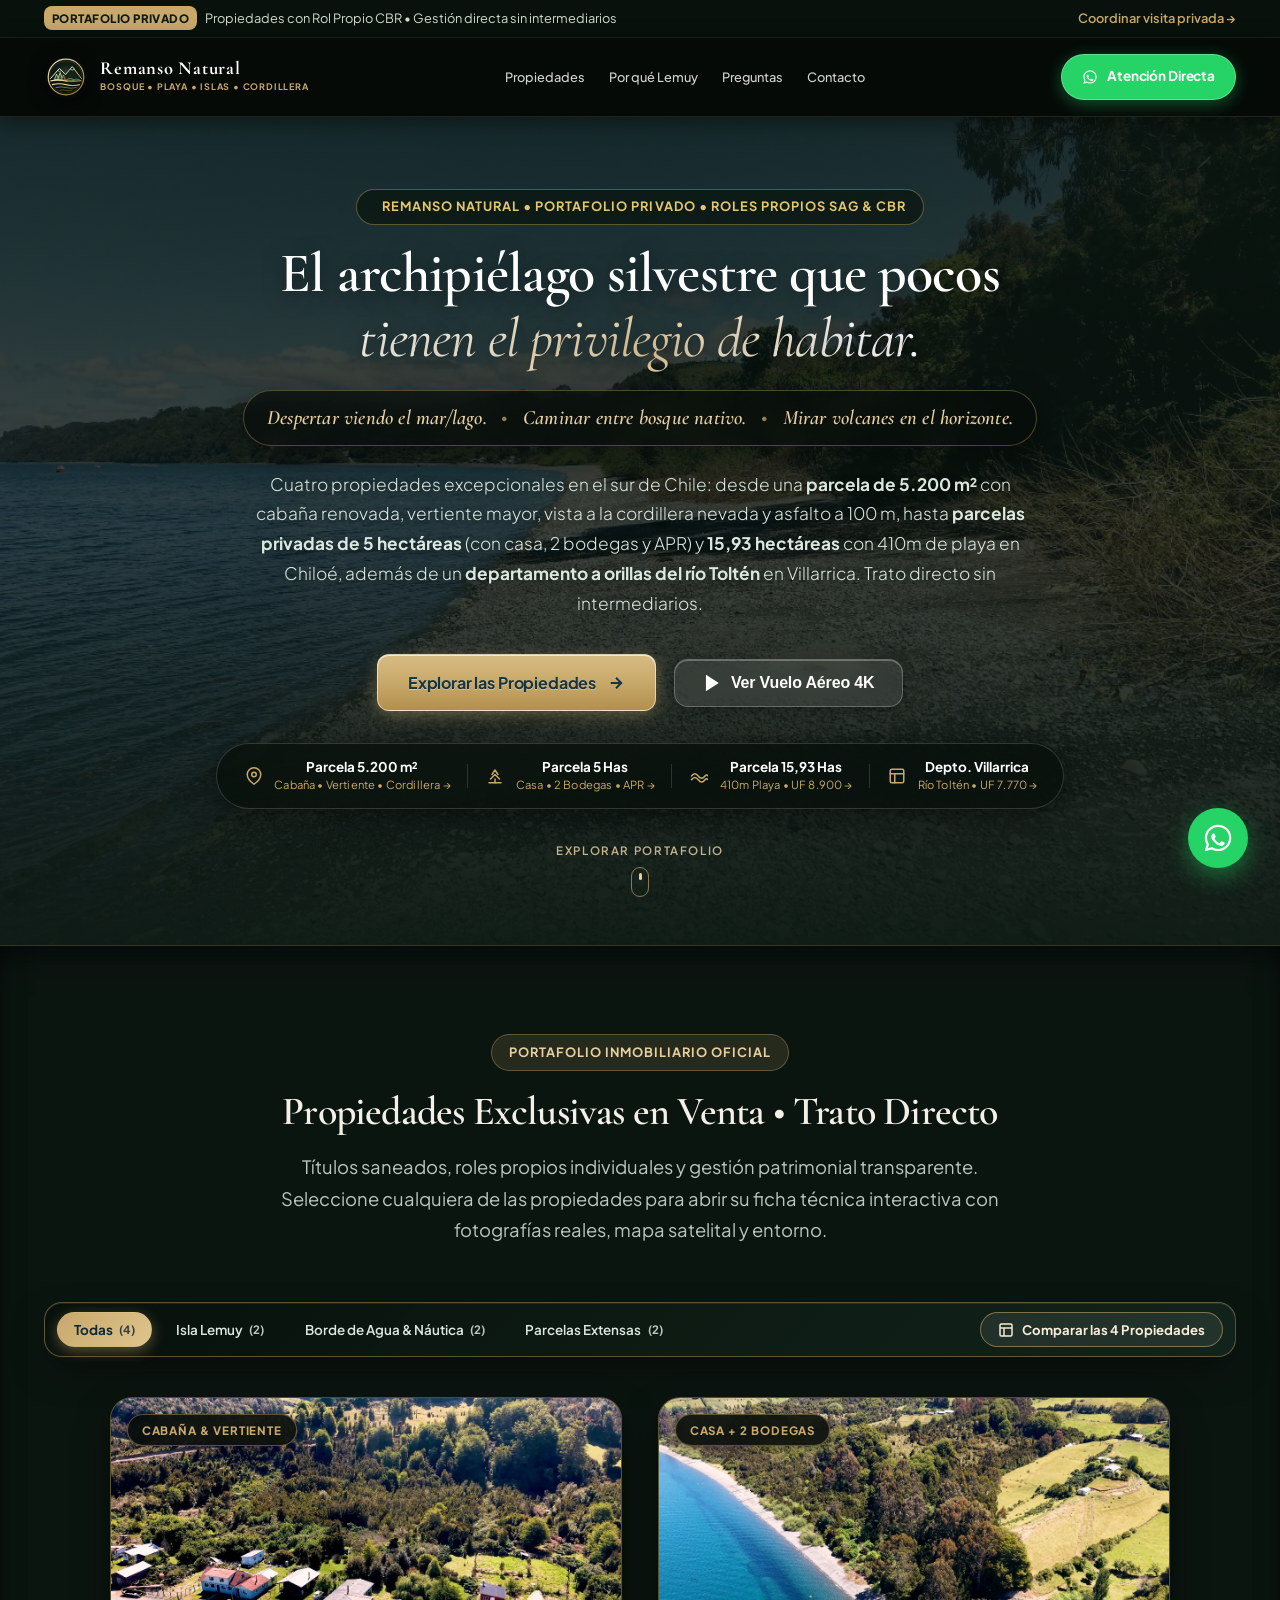
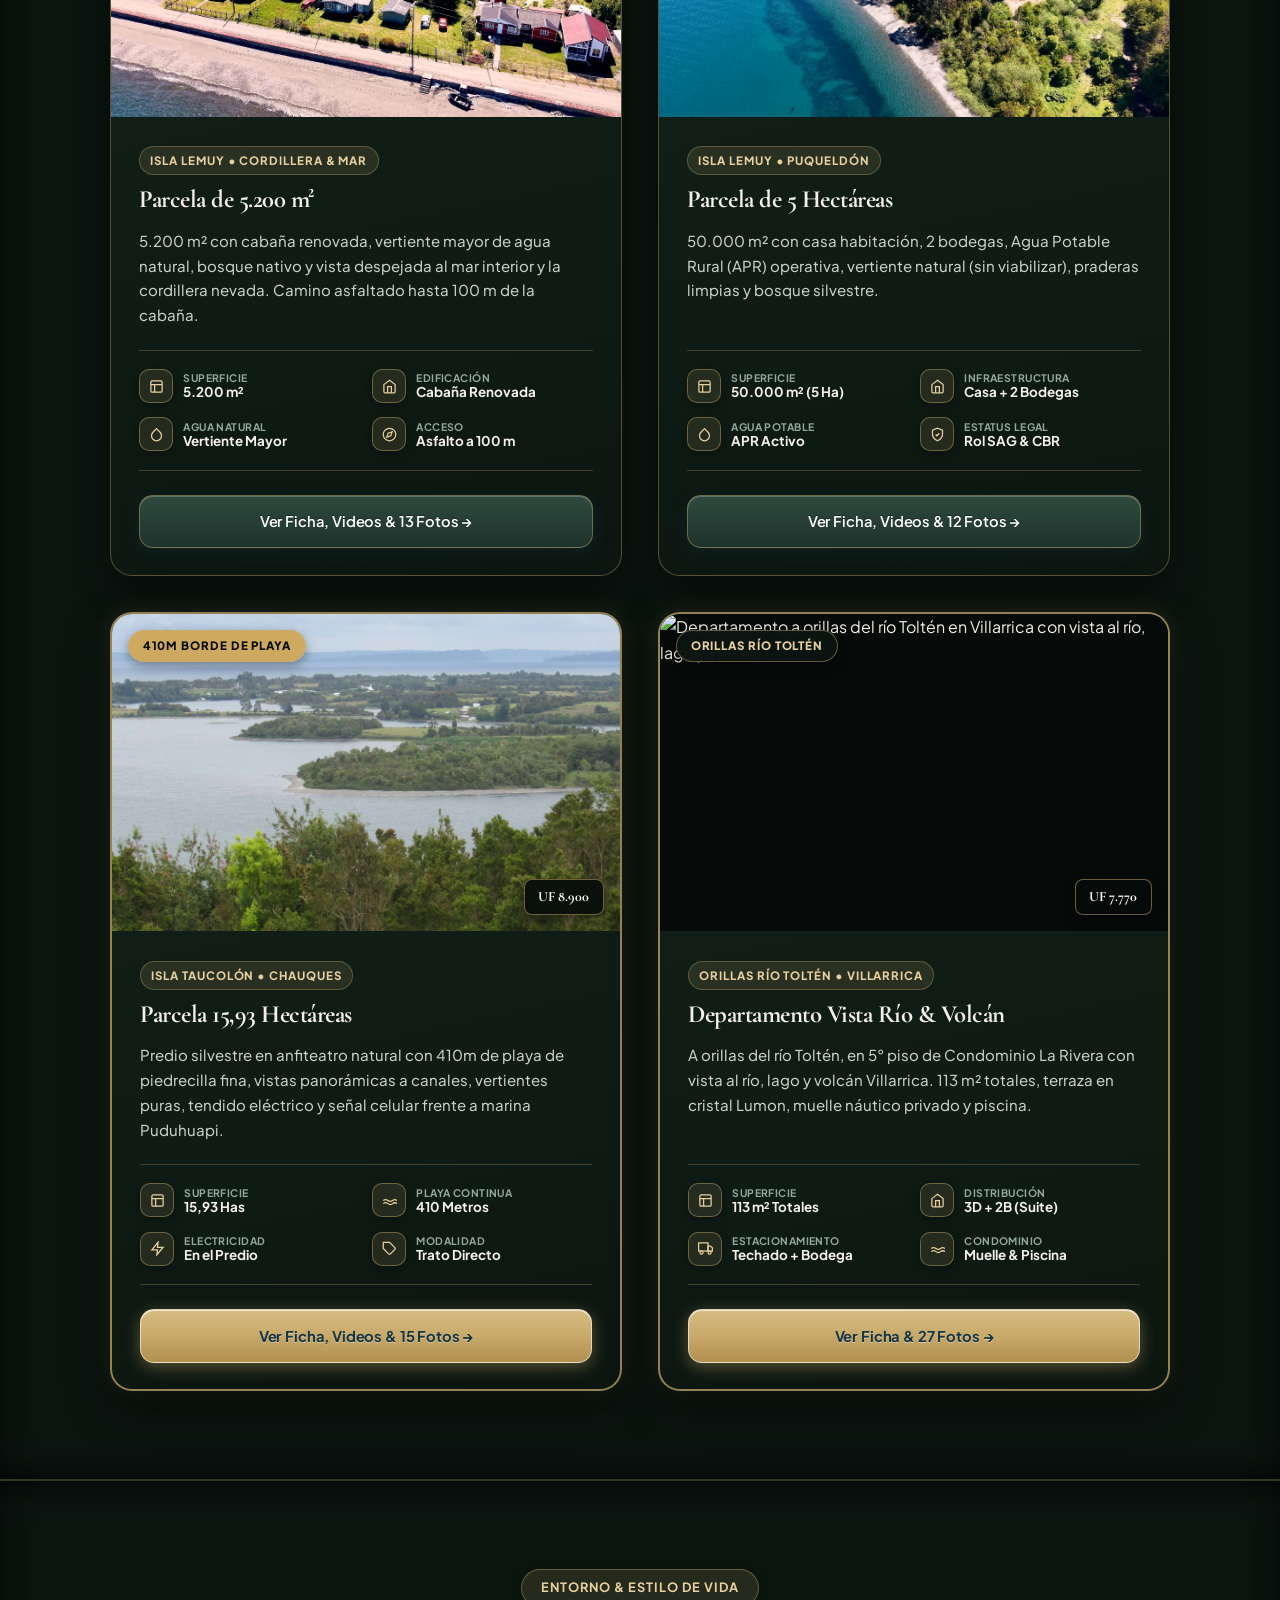
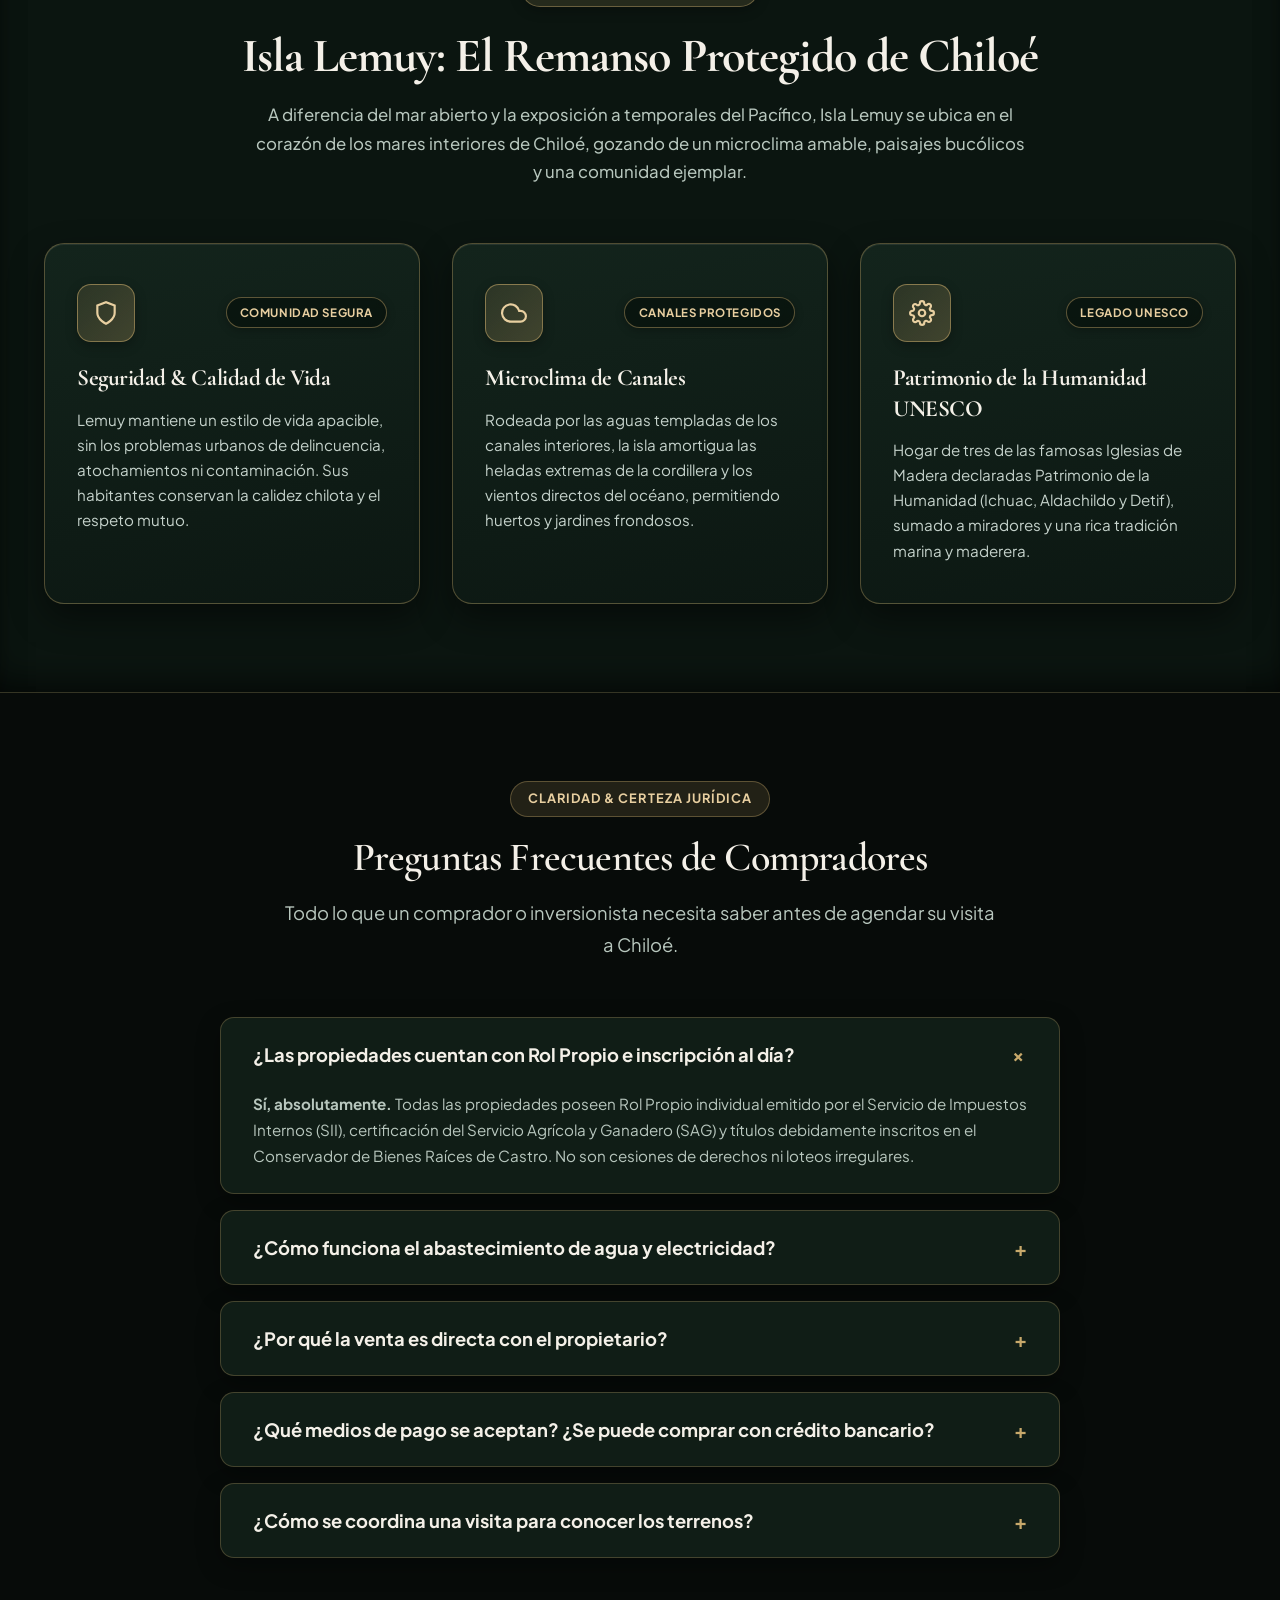
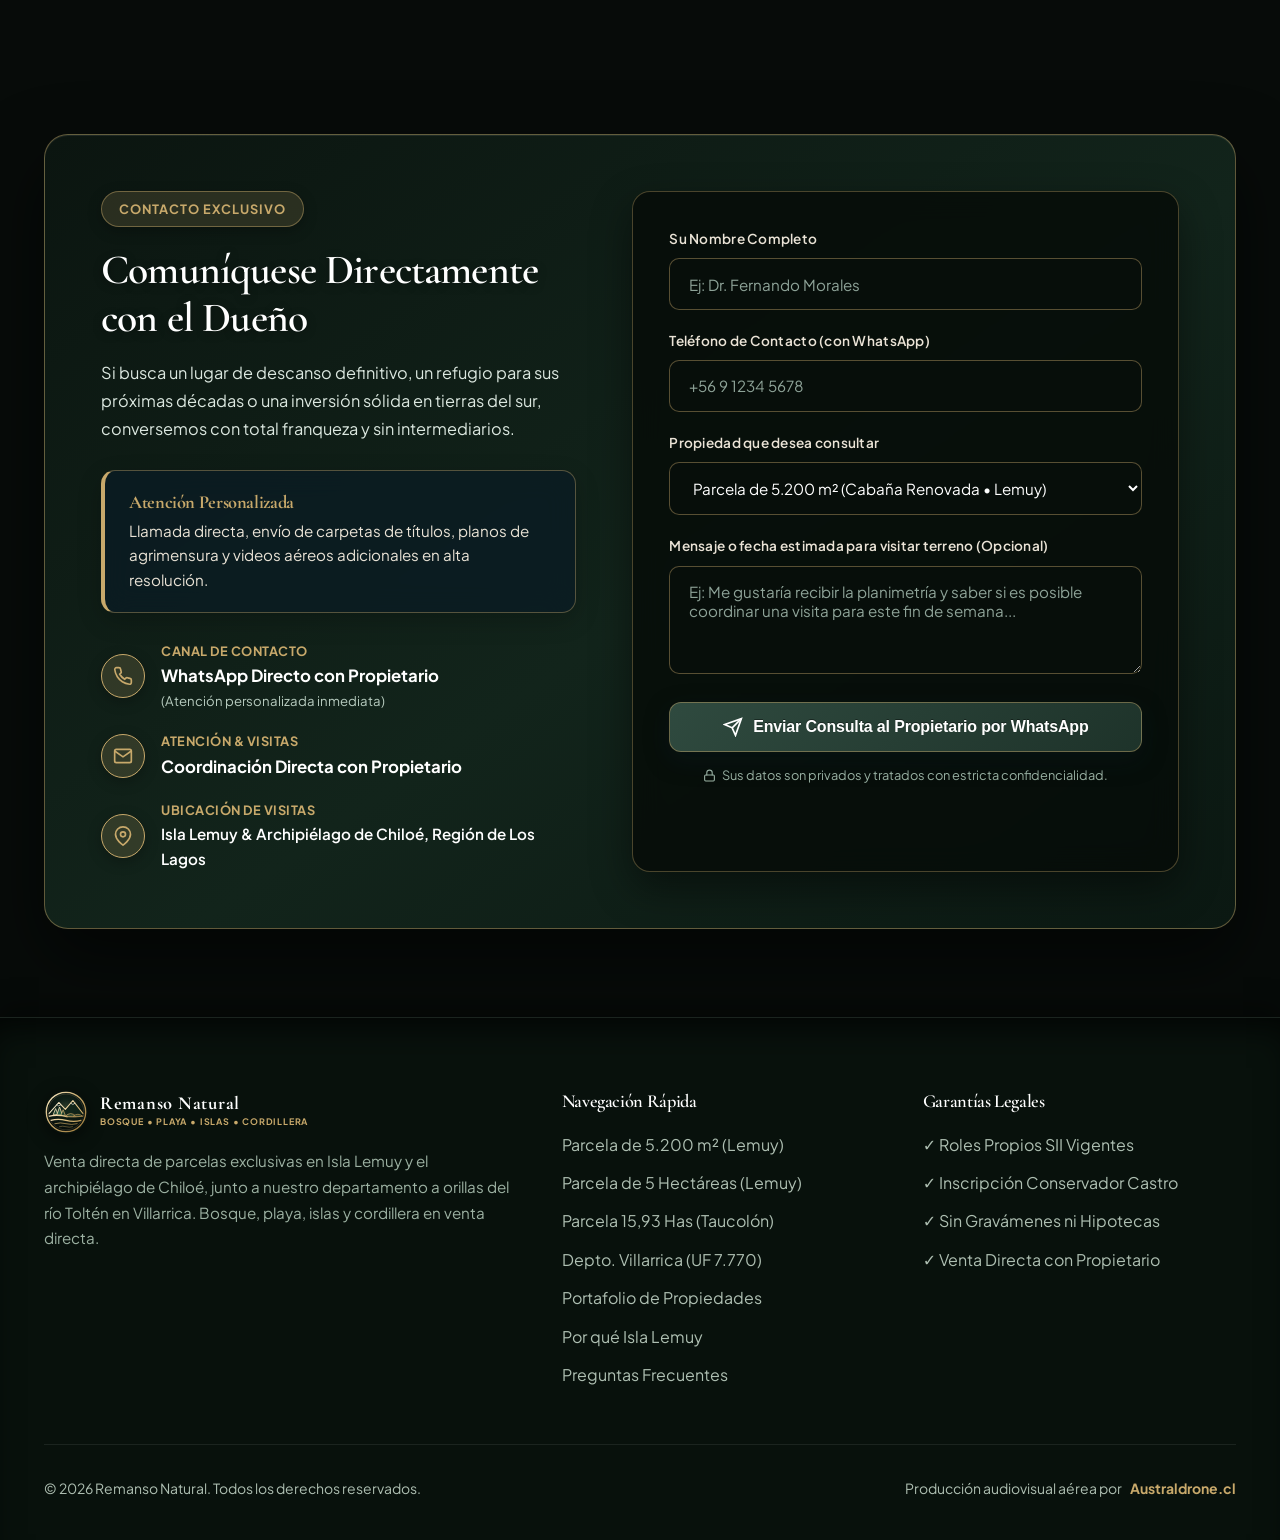
==== commit ca13d185: "Aplicar botton play central en todos los Reels y actualizar Taucolon con 3 videos y 15 fotos en movi" ====
--- a/index.html
+++ b/index.html
@@ -215,7 +215,7 @@
   <link href="https://fonts.googleapis.com/css2?family=Cinzel:wght@500;600;700;800&family=Cormorant+Garamond:ital,wght@0,400;0,500;0,600;0,700;1,400;1,600&family=Playfair+Display:ital,wght@0,500;0,600;0,700;1,400&family=Plus+Jakarta+Sans:wght@300;400;500;600;700&display=swap" rel="stylesheet">
   
   <!-- Hoja de Estilos con Cache Buster -->
-  <link rel="stylesheet" href="styles.css?v=36.0">
+  <link rel="stylesheet" href="styles.css?v=37.0">
 
   <!-- Estilos Críticos Responsivos Móviles (Garantía sin caché) -->
   <style>
@@ -1054,7 +1054,7 @@
 
             <div class="property-preview-footer">
               <a href="fundo-taucolon-15ha.html" class="btn btn-accent">
-                Ver Ficha & 9 Fotos &rarr;
+                Ver Ficha, Videos &amp; 15 Fotos &rarr;
               </a>
             </div>
           </div>
@@ -1487,6 +1487,6 @@
   </div>
 
   <!-- Scripts -->
-  <script src="app.js?v=36.0"></script>
+  <script src="app.js?v=37.0"></script>
 </body>
 </html>
--- a/styles.css
+++ b/styles.css
@@ -4758,7 +4758,8 @@
   font-weight: 700;
   letter-spacing: 0.04em;
   text-transform: uppercase;
-  padding: 0.26rem 0.8rem;
+  white-space: nowrap;
+  padding: 0.26rem 0.85rem;
   border-radius: 999px;
   box-shadow: 0 6px 16px rgba(0, 0, 0, 0.45);
   transition: background 0.25s ease, color 0.25s ease;
@@ -5243,7 +5244,7 @@
   }
 }
 
-/* Marco Smartphone 9:16 Reel */
+/* Marco Smartphone 9:16 Reel (Con Botón Central de Play + Reproducción Directa) */
 .video-card-reel {
   display: flex;
   flex-direction: column;
@@ -5260,6 +5261,13 @@
   box-shadow: 0 24px 60px rgba(0, 0, 0, 0.55), inset 0 0 0 2px rgba(200, 169, 107, 0.35);
   position: relative;
   overflow: hidden;
+  transition: transform 0.3s ease, border-color 0.3s ease, box-shadow 0.3s ease;
+}
+
+.video-card-reel:not(.is-playing):hover .smartphone-titanium-frame {
+  transform: translateY(-4px);
+  border-color: rgba(232, 207, 160, 0.72);
+  box-shadow: 0 28px 65px rgba(0, 0, 0, 0.68), 0 0 28px rgba(200, 169, 107, 0.2), inset 0 0 0 2px rgba(232, 207, 160, 0.45);
 }
 
 .smartphone-dynamic-island {
@@ -5271,7 +5279,8 @@
   height: 20px;
   background: #000000;
   border-radius: 16px;
-  z-index: 10;
+  z-index: 12;
+  pointer-events: none;
 }
 
 .smartphone-screen-wrap {
@@ -5279,13 +5288,83 @@
   height: 100%;
   position: relative;
   overflow: hidden;
-}
-
-.smartphone-screen-wrap video {
+  background: #040806;
+  cursor: pointer;
+}
+
+.reel-poster-img {
+  position: absolute;
+  inset: 0;
   width: 100%;
   height: 100%;
   object-fit: cover;
   display: block;
+  transition: transform 0.55s cubic-bezier(0.22, 1, 0.36, 1), filter 0.3s ease, opacity 0.25s ease;
+  z-index: 1;
+}
+
+.video-card-reel:not(.is-playing):hover .reel-poster-img {
+  transform: scale(1.03);
+  filter: brightness(0.92);
+}
+
+.reel-inline-video {
+  position: absolute;
+  inset: 0;
+  width: 100%;
+  height: 100%;
+  object-fit: cover;
+  background: #000000;
+  display: none;
+  z-index: 9;
+}
+
+.video-card-reel.is-playing .reel-inline-video {
+  display: block;
+}
+
+.reel-ui-scrim {
+  position: absolute;
+  inset: 0;
+  background:
+    linear-gradient(180deg, rgba(5, 10, 7, 0.52) 0%, rgba(5, 10, 7, 0.14) 36%, rgba(5, 10, 7, 0.22) 60%, rgba(5, 10, 7, 0.85) 100%),
+    radial-gradient(circle at 50% 42%, rgba(5, 10, 7, 0.35) 0%, transparent 56%);
+  pointer-events: none;
+  transition: opacity 0.25s ease;
+  z-index: 2;
+}
+
+.reel-center-play-btn {
+  top: 41%;
+}
+
+.smartphone-screen-wrap:hover .reel-center-play-btn,
+.reel-center-play-btn:hover,
+.reel-center-play-btn:focus-visible {
+  transform: translate(-50%, -50%) scale(1.06);
+  outline: none;
+}
+
+.smartphone-screen-wrap:hover .reel-center-play-btn .cinema-play-circle,
+.reel-center-play-btn:hover .cinema-play-circle {
+  background: linear-gradient(135deg, #D9BA7C 0%, #B79047 100%);
+  border-color: #FFF4D8;
+  color: #070d0a;
+}
+
+.smartphone-screen-wrap:hover .reel-center-play-btn .cinema-play-label,
+.reel-center-play-btn:hover .cinema-play-label {
+  background: #E8CFA0;
+  color: #070d0a;
+  border-color: #FFF4D8;
+}
+
+.video-card-reel.is-playing .reel-poster-img,
+.video-card-reel.is-playing .reel-ui-scrim,
+.video-card-reel.is-playing .reel-center-play-btn,
+.video-card-reel.is-playing .reel-glass-pill {
+  opacity: 0;
+  pointer-events: none;
 }
 
 .reel-glass-pill {
@@ -5293,13 +5372,14 @@
   bottom: 14px;
   left: 12px;
   right: 12px;
-  background: rgba(11, 21, 16, 0.86);
+  background: rgba(11, 21, 16, 0.88);
   backdrop-filter: blur(16px);
-  border: 1px solid rgba(200, 169, 107, 0.25);
+  border: 1px solid rgba(200, 169, 107, 0.28);
   border-radius: 14px;
   padding: 0.65rem 0.85rem;
   color: #f4f0e8;
-  z-index: 5;
+  z-index: 7;
+  transition: opacity 0.25s ease;
 }
 
 .reel-action-inpage-btn {
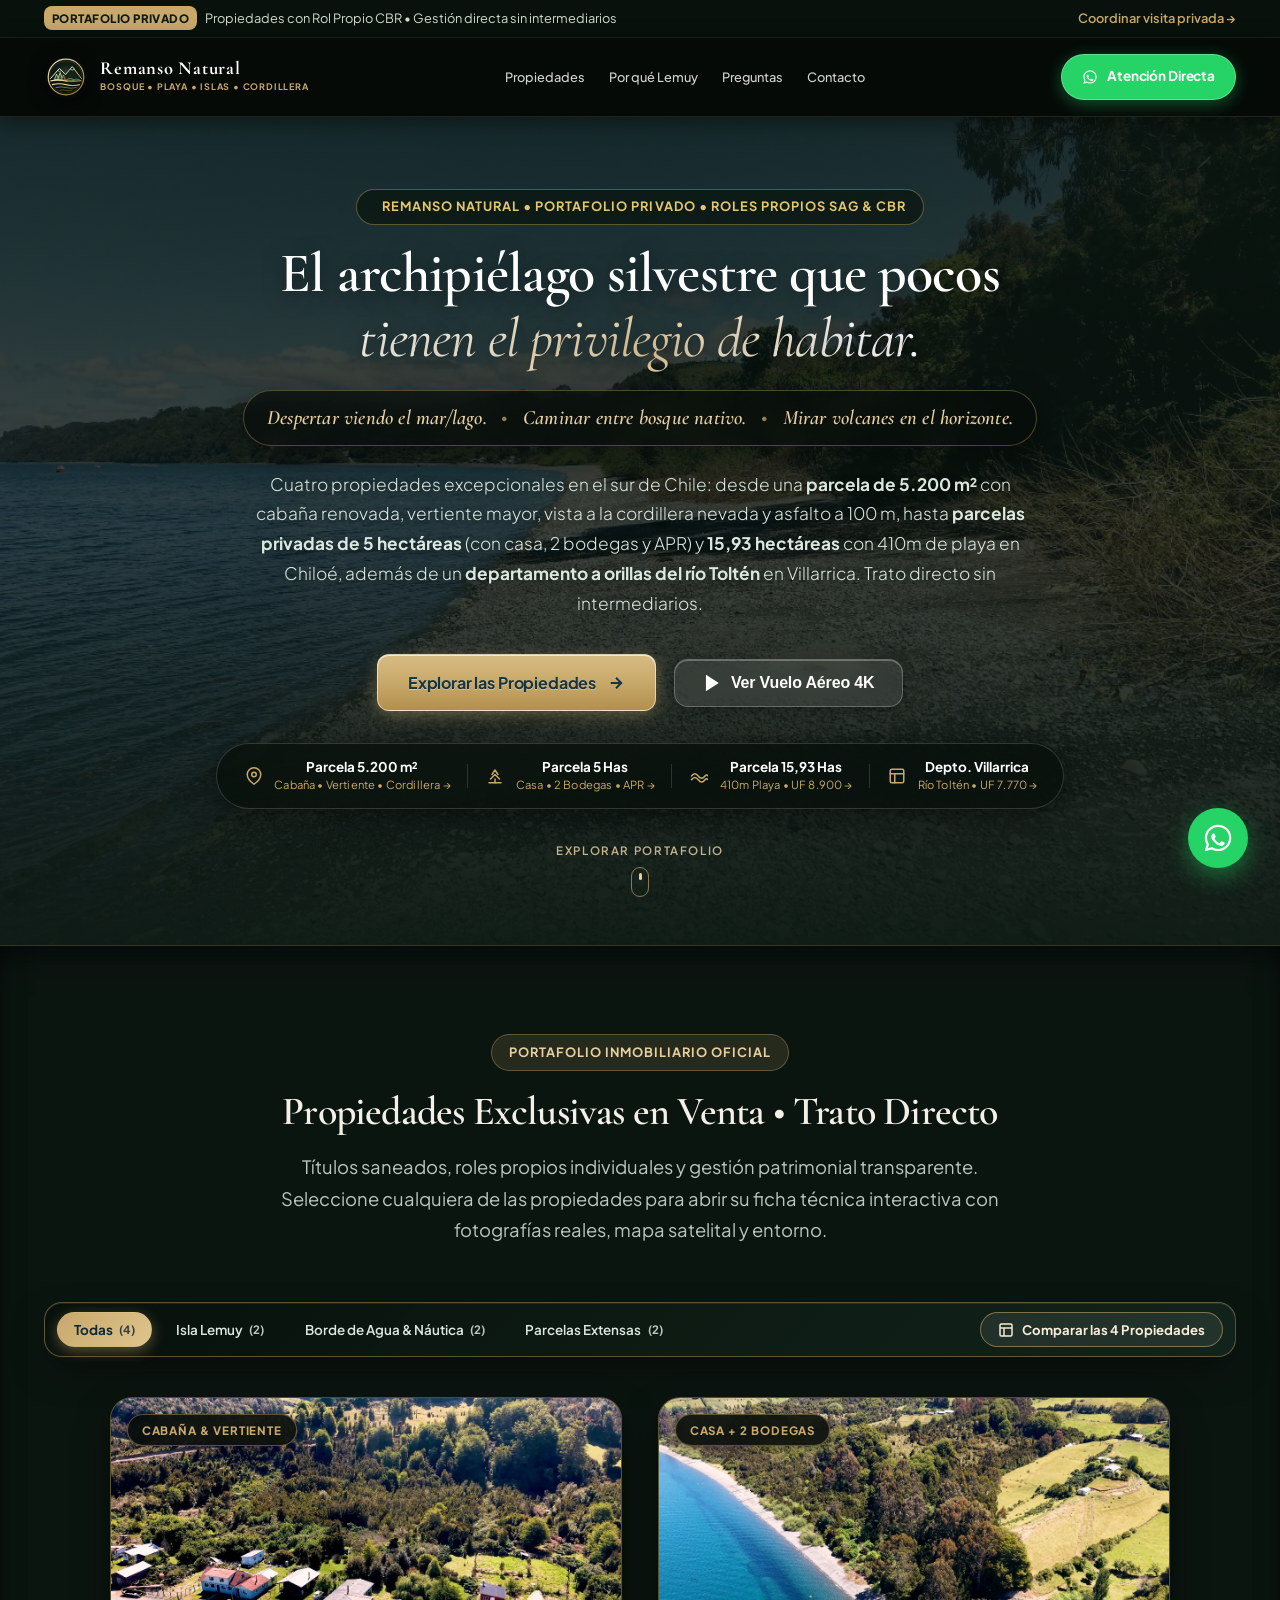
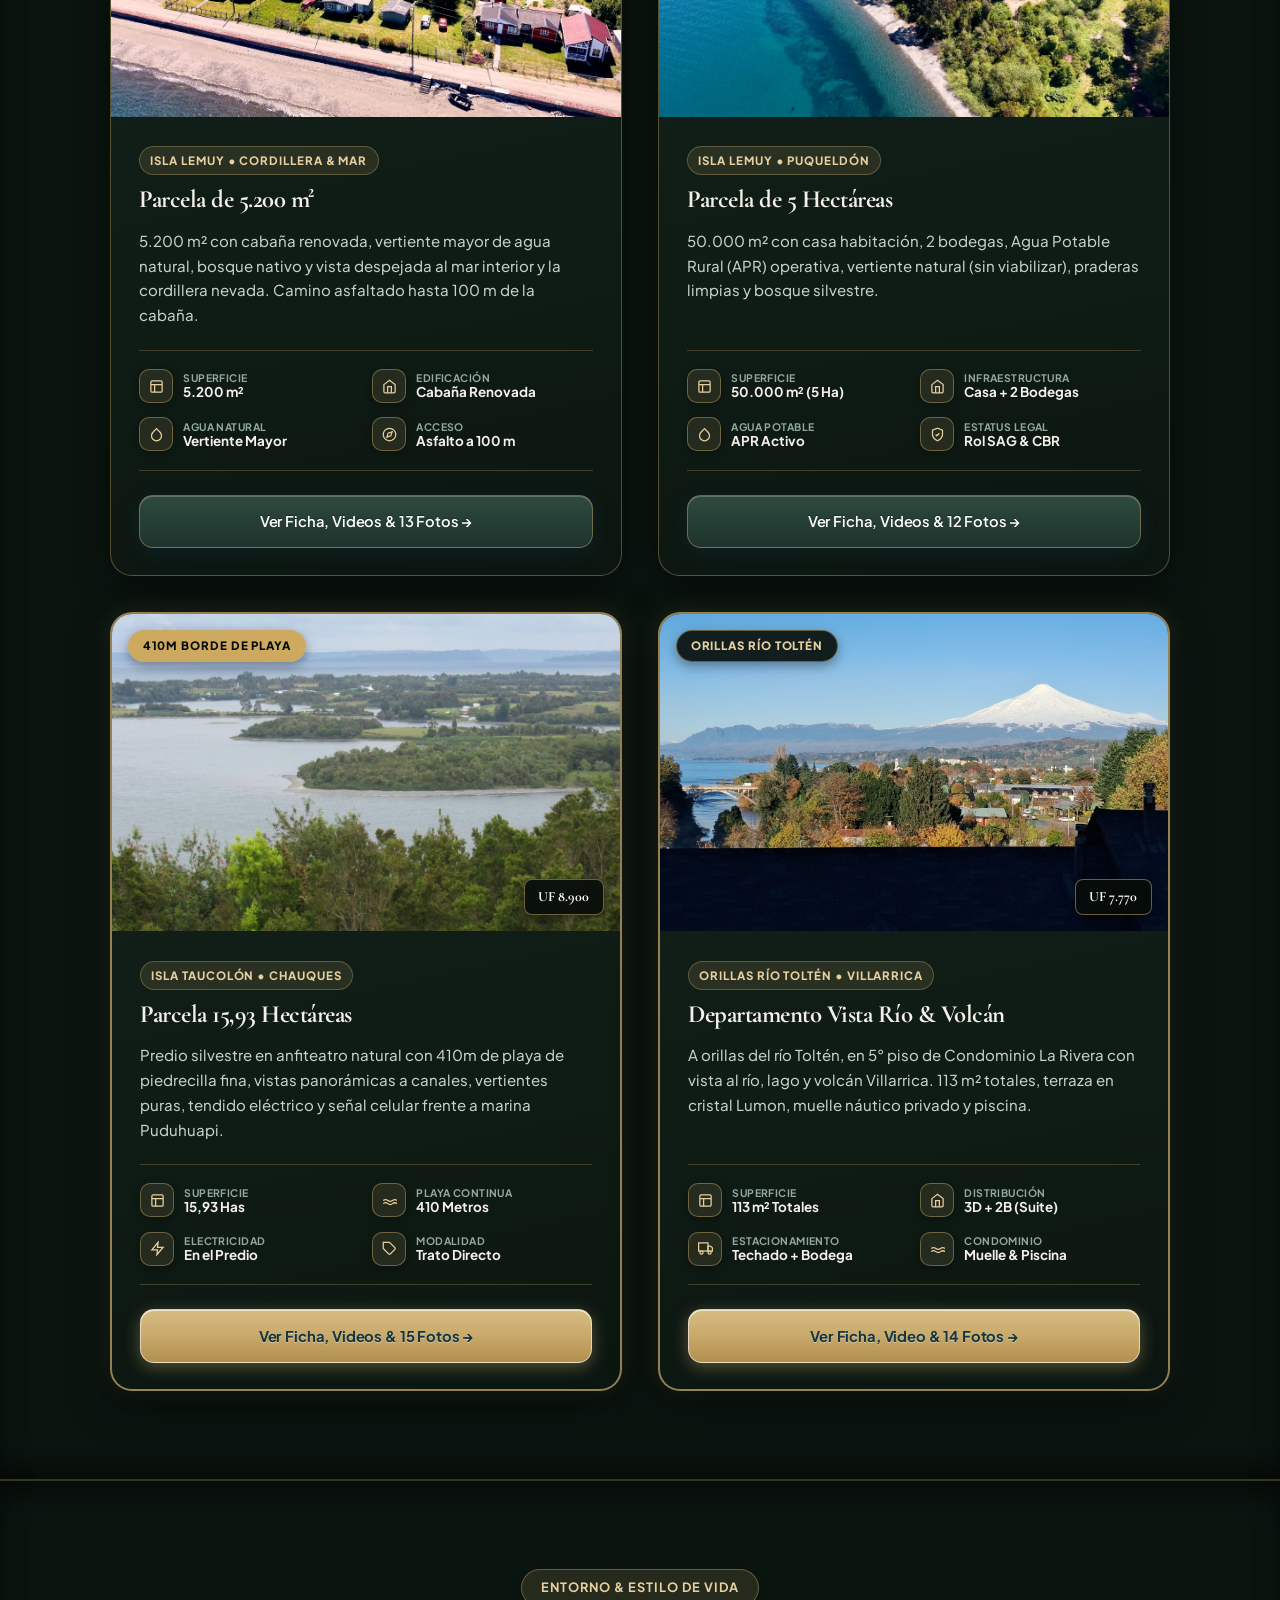
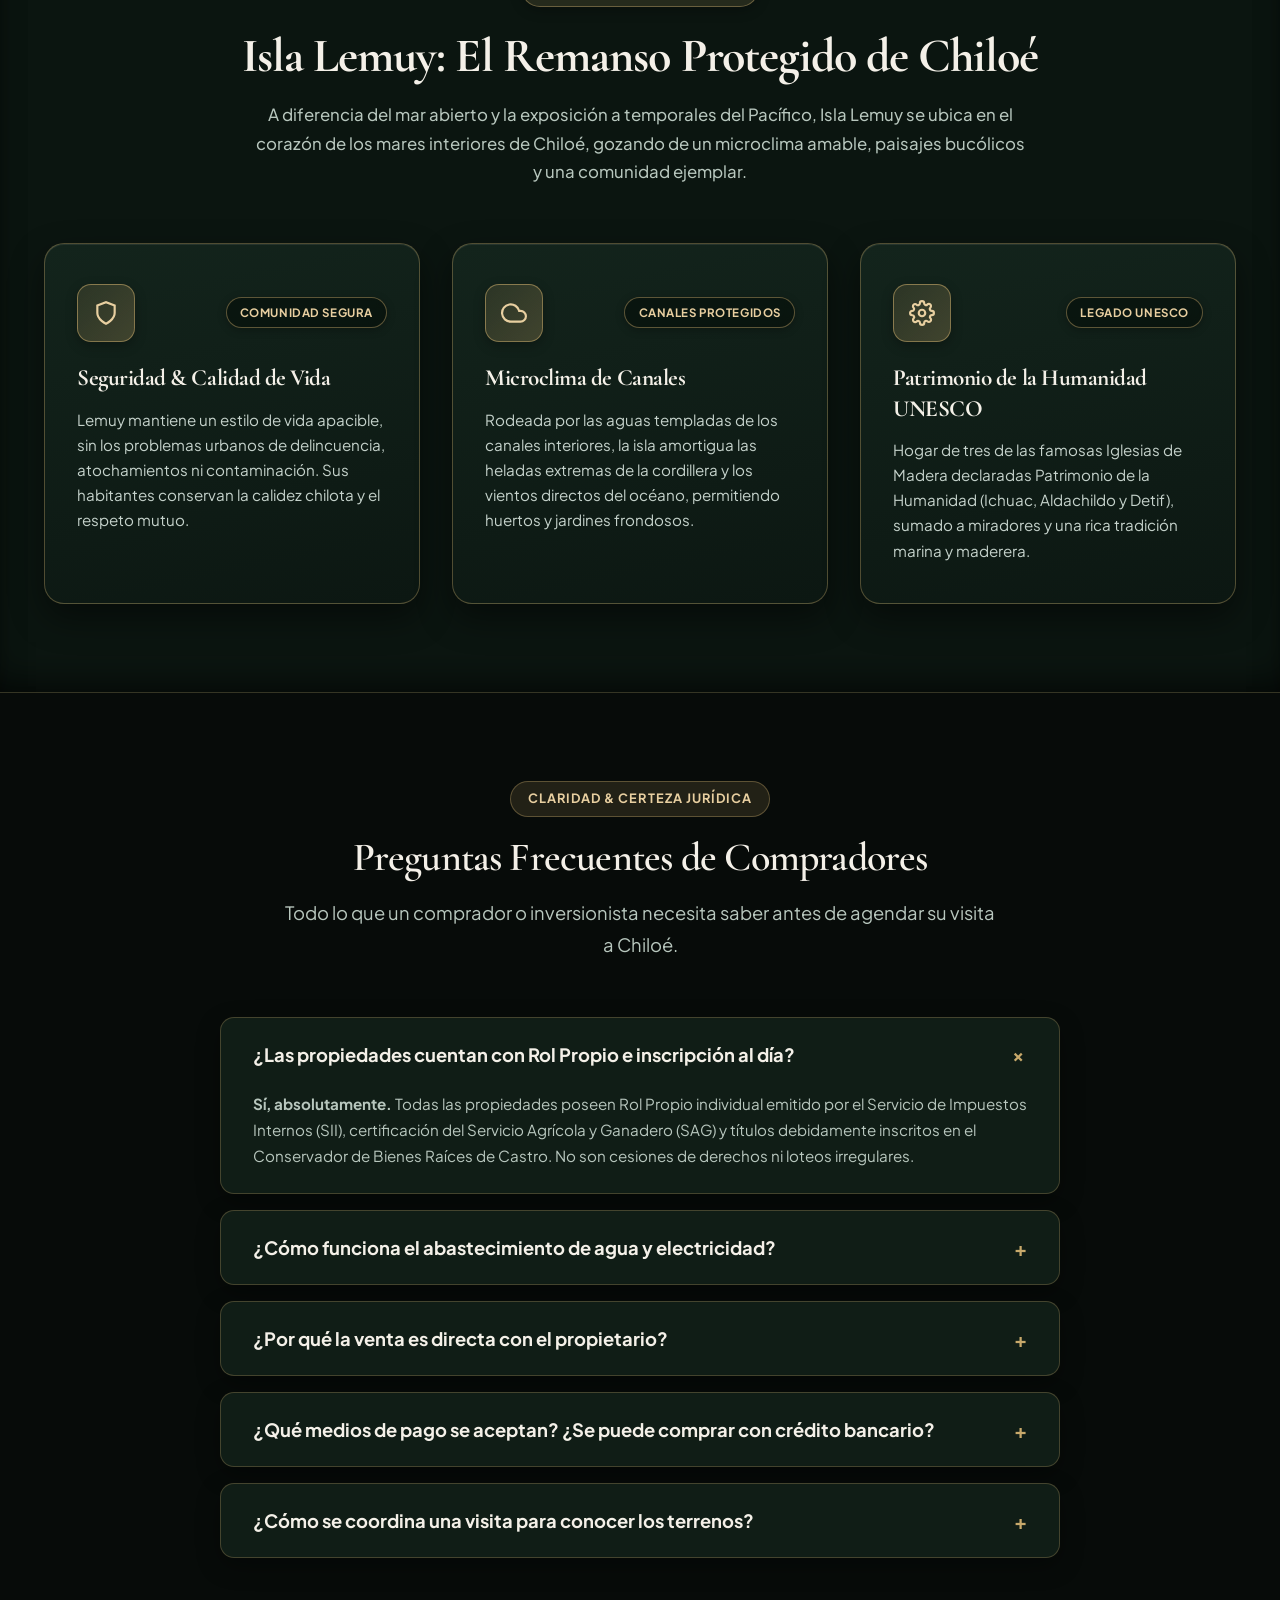
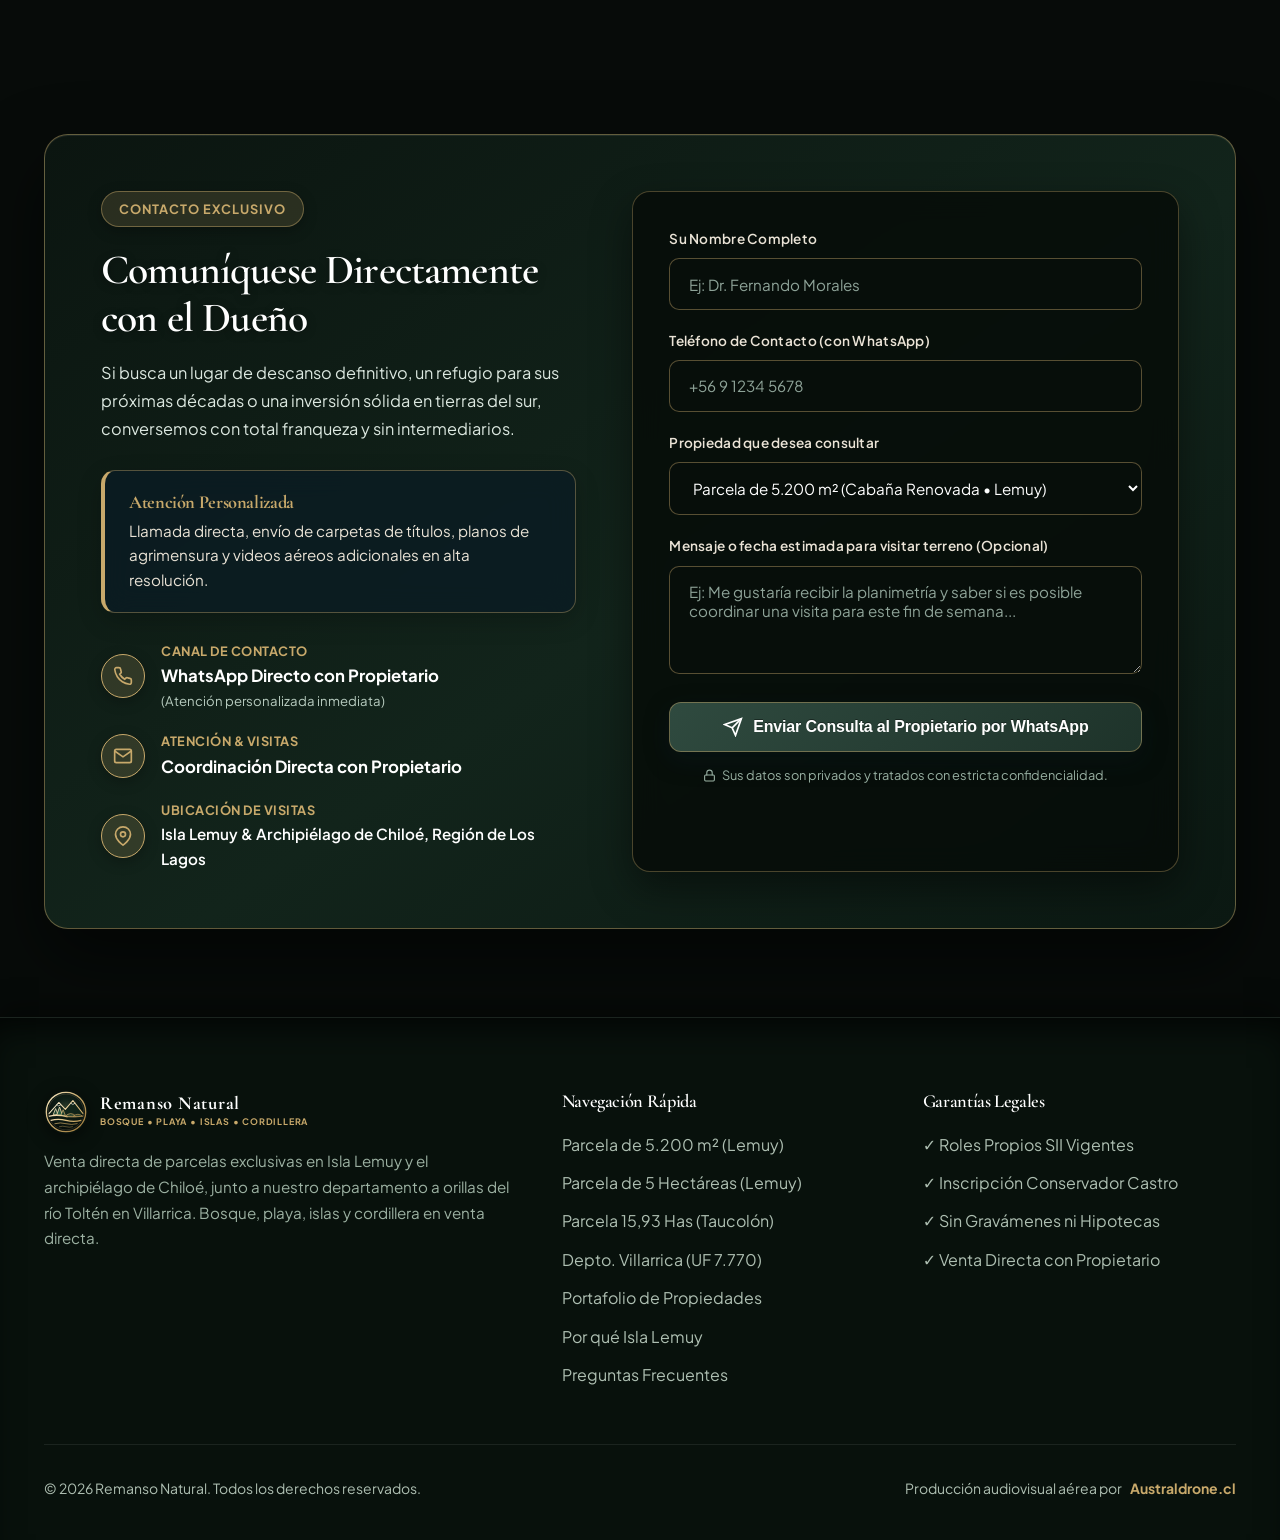
==== commit d702324a: "feat: replace Villarrica media with client gallery + video showcase and add moving marquee to Villar" ====
--- a/index.html
+++ b/index.html
@@ -143,7 +143,7 @@
               "name": "Departamento Condominio La Rivera • Orillas Río Toltén, Villarrica",
               "description": "Exclusivo departamento en 5° piso en Condominio La Rivera a orillas del río Toltén, con vista panorámica al río, lago y volcán Villarrica. 113 m² totales, 3 dormitorios, 2 baños, terraza panorámica cerrada en cristal Lumon, muelle náutico privado y piscina.",
               "image": [
-                "https://storage.ppartnersgroup.com/property-files/media/100693/PP-4c45892d20696648.jpg"
+                "https://ilycons.github.io/lemuy/images/villarrica/01_vista_panoramica_rio_lago_volcan.jpg"
               ],
               "offers": {
                 "@type": "Offer",
@@ -215,7 +215,7 @@
   <link href="https://fonts.googleapis.com/css2?family=Cinzel:wght@500;600;700;800&family=Cormorant+Garamond:ital,wght@0,400;0,500;0,600;0,700;1,400;1,600&family=Playfair+Display:ital,wght@0,500;0,600;0,700;1,400&family=Plus+Jakarta+Sans:wght@300;400;500;600;700&display=swap" rel="stylesheet">
   
   <!-- Hoja de Estilos con Cache Buster -->
-  <link rel="stylesheet" href="styles.css?v=37.0">
+  <link rel="stylesheet" href="styles.css?v=38.0">
 
   <!-- Estilos Críticos Responsivos Móviles (Garantía sin caché) -->
   <style>
@@ -1065,7 +1065,7 @@
           <div class="property-preview-media">
             <span class="property-preview-badge" style="background: rgba(11, 21, 16, 0.94); border: 1px solid rgba(200, 169, 107, 0.48); color: #E8CFA0; font-weight: 800;">Orillas Río Toltén</span>
             <span class="property-preview-price-tag">UF 7.770</span>
-            <img src="https://storage.ppartnersgroup.com/property-files/media/100693/PP-4c45892d20696648.jpg" alt="Departamento a orillas del río Toltén en Villarrica con vista al río, lago y volcán" loading="lazy">
+            <img src="images/villarrica/01_vista_panoramica_rio_lago_volcan.jpg" alt="Departamento a orillas del río Toltén en Villarrica con vista al río, lago y volcán" loading="lazy">
           </div>
           <div class="property-preview-body">
             <div class="property-preview-header">
@@ -1117,7 +1117,7 @@
 
             <div class="property-preview-footer">
               <a href="departamento-villarrica.html" class="btn btn-accent">
-                Ver Ficha & 27 Fotos &rarr;
+                Ver Ficha, Video &amp; 14 Fotos &rarr;
               </a>
             </div>
           </div>
@@ -1487,6 +1487,6 @@
   </div>
 
   <!-- Scripts -->
-  <script src="app.js?v=37.0"></script>
+  <script src="app.js?v=38.0"></script>
 </body>
 </html>
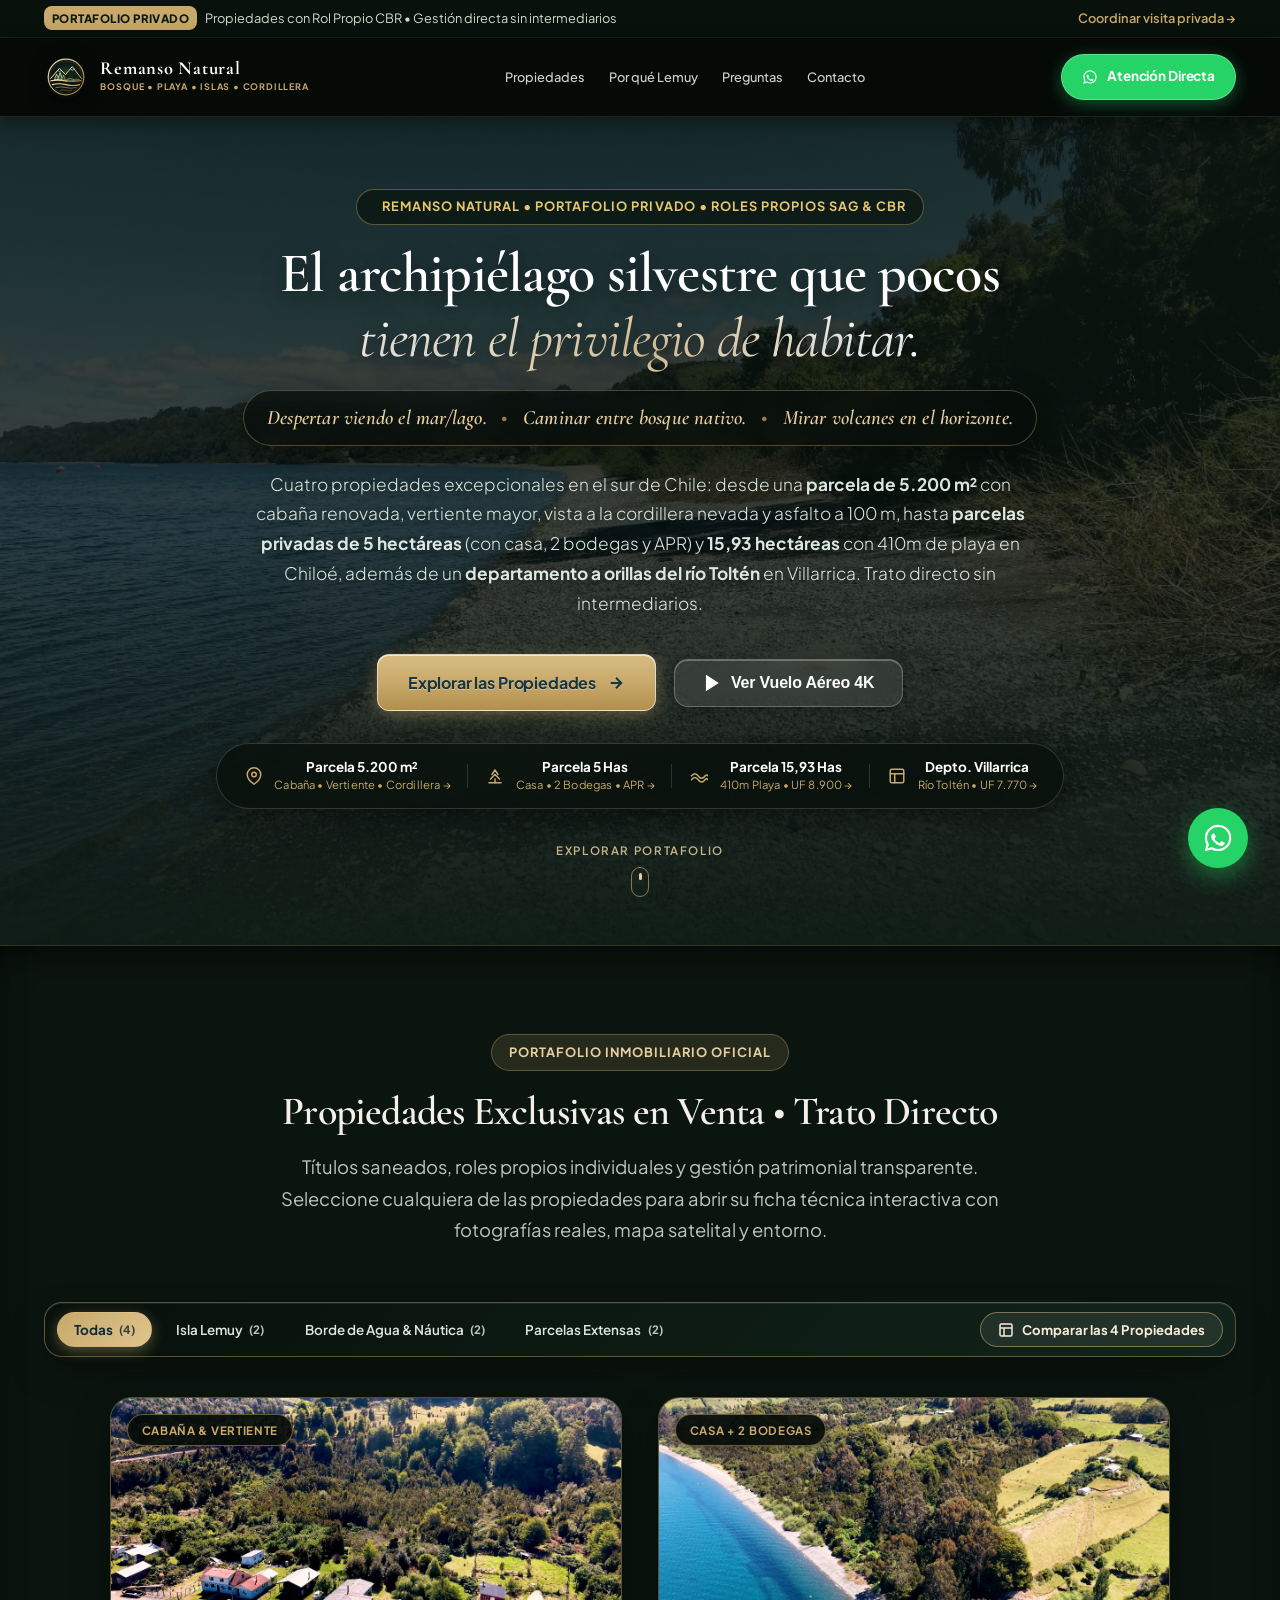
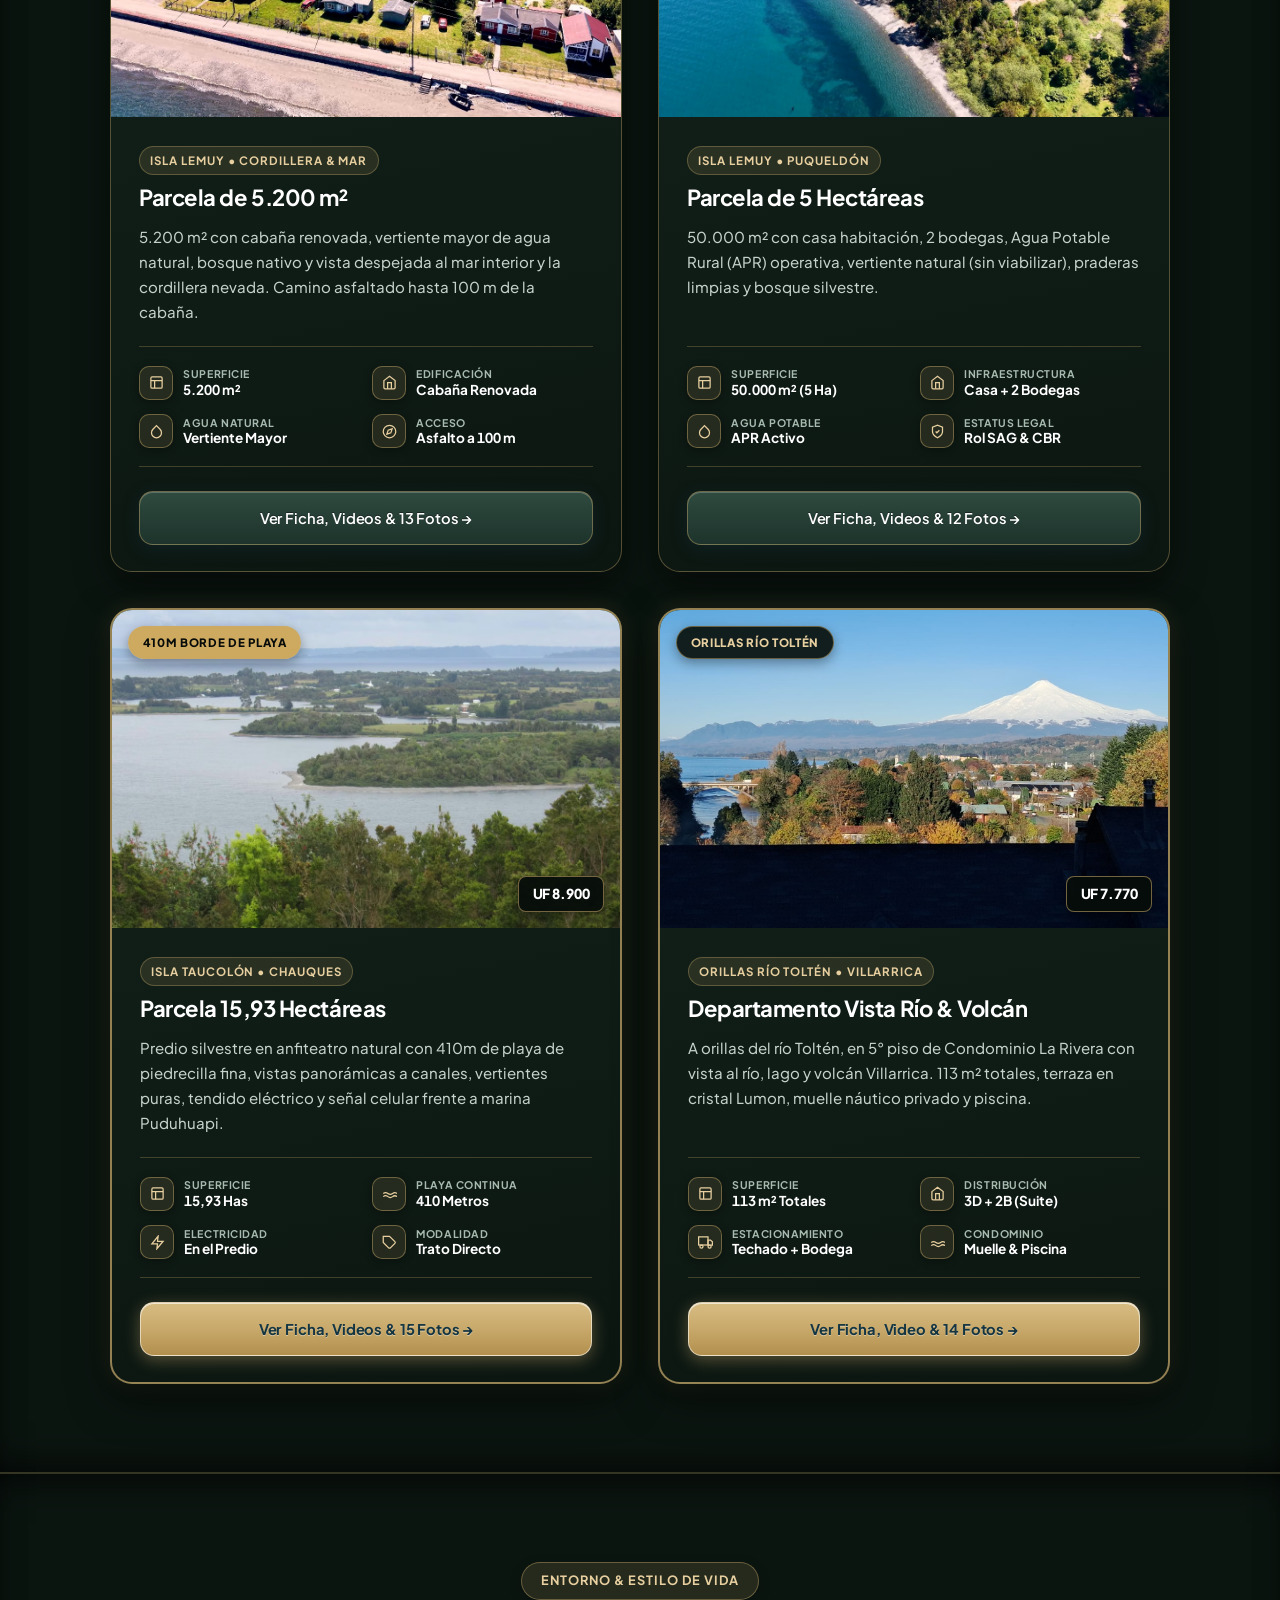
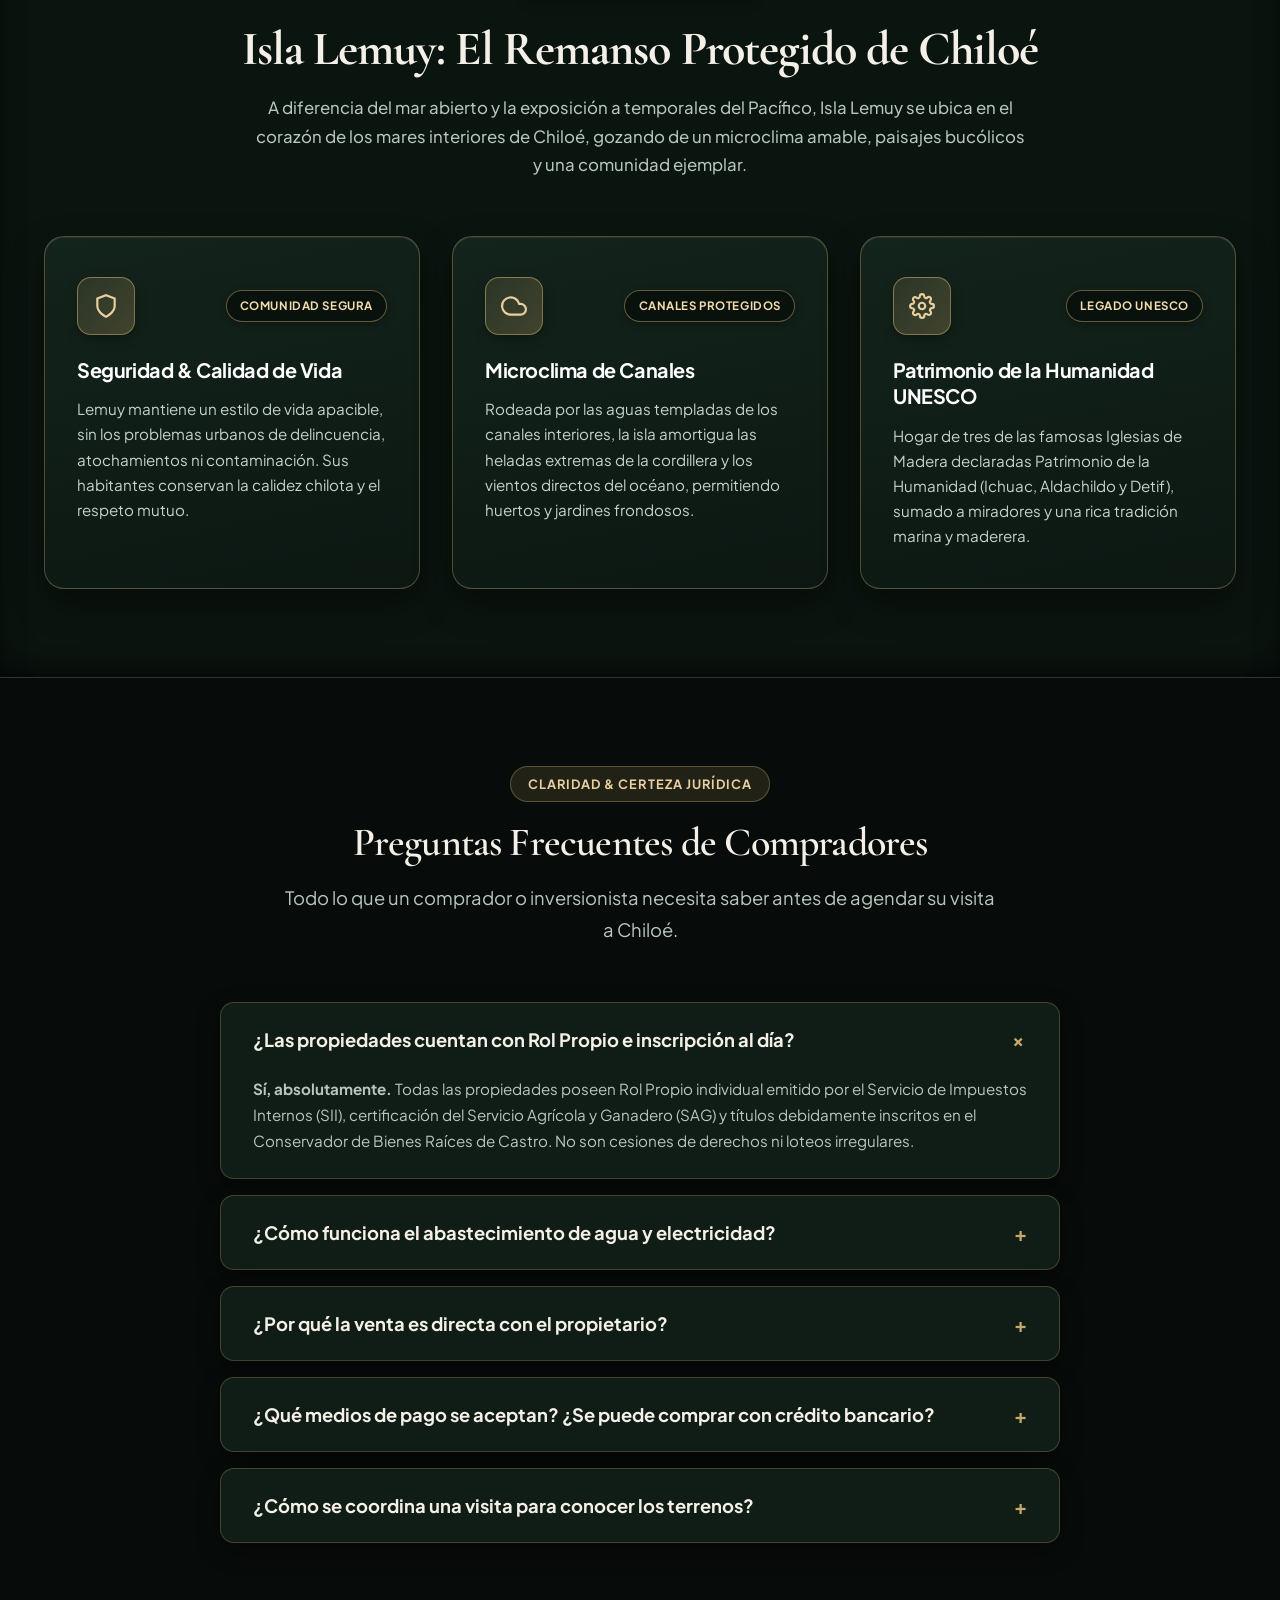
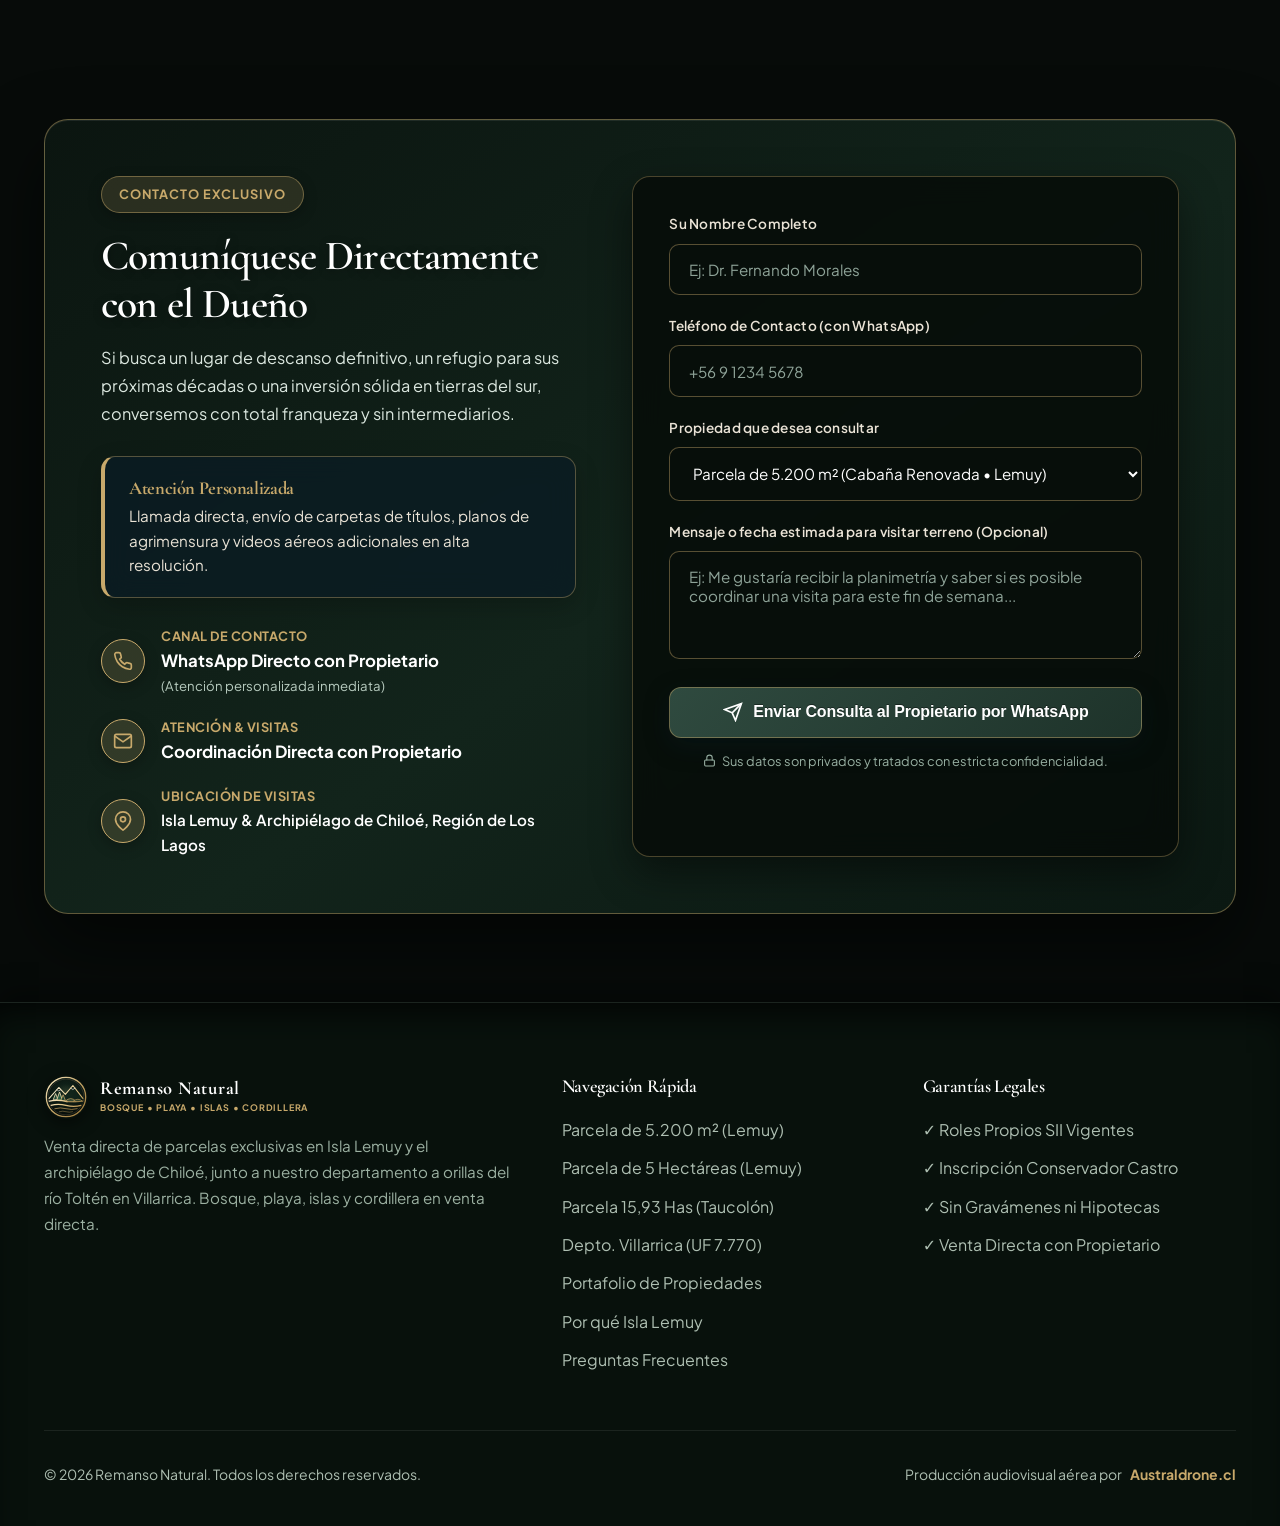
==== commit c14bc609: "fix(ui): remove 3D/blur compositor transforms and unify crisp Plus Jakarta Sans card titles & KPIs" ====
--- a/index.html
+++ b/index.html
@@ -215,7 +215,7 @@
   <link href="https://fonts.googleapis.com/css2?family=Cinzel:wght@500;600;700;800&family=Cormorant+Garamond:ital,wght@0,400;0,500;0,600;0,700;1,400;1,600&family=Playfair+Display:ital,wght@0,500;0,600;0,700;1,400&family=Plus+Jakarta+Sans:wght@300;400;500;600;700&display=swap" rel="stylesheet">
   
   <!-- Hoja de Estilos con Cache Buster -->
-  <link rel="stylesheet" href="styles.css?v=38.0">
+  <link rel="stylesheet" href="styles.css?v=39.0">
 
   <!-- Estilos Críticos Responsivos Móviles (Garantía sin caché) -->
   <style>
@@ -1487,6 +1487,6 @@
   </div>
 
   <!-- Scripts -->
-  <script src="app.js?v=38.0"></script>
+  <script src="app.js?v=39.0"></script>
 </body>
 </html>
--- a/styles.css
+++ b/styles.css
@@ -1588,9 +1588,12 @@
 }
 
 .prop-title {
-  font-size: 1.65rem;
-  line-height: 1.2;
-  color: #F4F0E8;
+  font-family: var(--font-body);
+  font-size: 1.48rem;
+  font-weight: 700;
+  letter-spacing: -0.02em;
+  line-height: 1.25;
+  color: #FFFFFF;
   margin-bottom: 0.65rem;
 }
 
@@ -2241,12 +2244,13 @@
 }
 
 .reason-title {
-  font-family: var(--font-title) !important;
-  font-size: 1.45rem !important;
+  font-family: var(--font-body) !important;
+  font-size: 1.24rem !important;
   font-weight: 700 !important;
-  color: #F4F0E8 !important;
+  letter-spacing: -0.02em;
+  color: #FFFFFF !important;
   margin-bottom: 0.85rem !important;
-  line-height: 1.3 !important;
+  line-height: 1.32 !important;
 }
 
 .reason-card p {
@@ -2290,10 +2294,11 @@
   box-shadow: 0 20px 44px rgba(0, 0, 0, 0.56) !important;
 }
 #entorno .feature-card h4 {
-  color: #F4F0E8 !important;
-  font-family: var(--font-title) !important;
-  font-size: 1.35rem !important;
+  color: #FFFFFF !important;
+  font-family: var(--font-body) !important;
+  font-size: 1.2rem !important;
   font-weight: 700 !important;
+  letter-spacing: -0.02em;
   margin-bottom: 0.75rem !important;
 }
 #entorno .feature-card p {
@@ -2344,9 +2349,11 @@
 }
 
 .route-step-time {
-  font-family: var(--font-formal);
-  font-size: 1.35rem;
-  font-weight: 700;
+  font-family: var(--font-body);
+  font-size: 1.15rem;
+  font-weight: 800;
+  font-feature-settings: "tnum";
+  letter-spacing: -0.015em;
   color: var(--color-accent);
 }
 
@@ -4076,12 +4083,11 @@
 }
 
 .weather-place-name {
-  font-size: 1.35rem;
+  font-size: 1.25rem;
   font-weight: 700;
   color: #FFFFFF !important;
-  letter-spacing: -0.01em;
-  font-family: var(--font-title);
-  text-shadow: 0 2px 10px rgba(0, 0, 0, 0.45);
+  letter-spacing: -0.015em;
+  font-family: var(--font-body);
 }
 
 .weather-coords {
@@ -4094,13 +4100,12 @@
 .weather-api-badge {
   font-size: 0.72rem;
   color: #F8E9C6 !important;
-  background: rgba(200, 169, 107, 0.22) !important;
+  background: rgba(200, 169, 107, 0.24) !important;
   border: 1.5px solid rgba(200, 169, 107, 0.5) !important;
   padding: 0.35rem 0.85rem;
   border-radius: 999px;
   font-weight: 700;
   letter-spacing: 0.04em;
-  backdrop-filter: blur(8px);
   box-shadow: 0 2px 8px rgba(0, 0, 0, 0.2);
 }
 
@@ -4126,14 +4131,13 @@
 }
 
 .weather-temp-val {
-  font-size: 2.85rem;
+  font-size: 2.65rem;
   font-weight: 800;
-  font-family: var(--font-title);
+  font-family: var(--font-body);
+  font-feature-settings: "tnum";
+  letter-spacing: -0.025em;
   line-height: 1.05;
-  background: linear-gradient(180deg, #FFFFFF 20%, #E8D5B5 100%);
-  -webkit-background-clip: text;
-  -webkit-text-fill-color: transparent;
-  filter: drop-shadow(0 2px 8px rgba(0, 0, 0, 0.45));
+  color: #FFFFFF;
 }
 
 .weather-condition-text {
@@ -4141,7 +4145,6 @@
   color: #FFFFFF !important;
   font-weight: 600;
   margin-top: 0.2rem;
-  text-shadow: 0 1px 4px rgba(0, 0, 0, 0.4);
 }
 
 .weather-metrics-grid {
@@ -4151,21 +4154,19 @@
 }
 
 .weather-metric-item {
-  background: rgba(11, 21, 16, 0.72) !important;
-  border: 1.5px solid rgba(200, 169, 107, 0.24) !important;
-  backdrop-filter: blur(14px);
-  -webkit-backdrop-filter: blur(14px);
+  background: #0D1A13 !important;
+  border: 1.5px solid rgba(200, 169, 107, 0.3) !important;
   border-radius: 14px;
   padding: 0.85rem 1rem;
   display: flex;
   flex-direction: column;
   gap: 0.3rem;
-  box-shadow: inset 0 1px 0 rgba(255, 255, 255, 0.16), 0 6px 16px rgba(0, 0, 0, 0.3);
+  box-shadow: inset 0 1px 0 rgba(255, 255, 255, 0.12), 0 6px 16px rgba(0, 0, 0, 0.3);
   transition: all var(--transition-fast);
 }
 
 .weather-metric-item:hover {
-  background: rgba(16, 32, 24, 0.88) !important;
+  background: #12231A !important;
   border-color: rgba(200, 169, 107, 0.55) !important;
   transform: translateY(-2px);
   box-shadow: 0 10px 24px rgba(0, 0, 0, 0.4);
@@ -4176,16 +4177,15 @@
   color: #C8A96B !important; /* Dorado champagne: máximo contraste y elegancia */
   text-transform: uppercase;
   letter-spacing: 0.08em;
-  font-weight: 750;
+  font-weight: 700;
 }
 
 .metric-val {
-  font-size: 1.25rem;
+  font-size: 1.15rem;
   color: #FFFFFF !important;
-  font-weight: 800;
-  font-family: var(--font-title);
+  font-weight: 700;
+  font-family: var(--font-body);
   font-feature-settings: "tnum";
-  text-shadow: 0 1px 4px rgba(0, 0, 0, 0.35);
 }
 
 /* Botón Desplegable para Pronóstico Extendido */
@@ -4289,22 +4289,21 @@
 }
 
 .forecast-card {
-  background: rgba(8, 22, 28, 0.8) !important;
-  border: 1.5px solid rgba(200, 169, 107, 0.4) !important;
+  background: #0B191E !important;
+  border: 1.5px solid rgba(200, 169, 107, 0.42) !important;
   border-radius: 16px;
   padding: 1.1rem 1.25rem;
   display: flex;
   flex-direction: column;
   gap: 0.45rem;
   transition: all var(--transition-fast);
-  backdrop-filter: blur(14px);
   box-shadow: 0 8px 24px rgba(0, 0, 0, 0.25);
 }
 
 .forecast-card:hover {
   border-color: #C8A96B !important;
   transform: translateY(-3px);
-  background: rgba(8, 22, 28, 0.95) !important;
+  background: #0D2027 !important;
   box-shadow: 0 14px 32px rgba(0, 0, 0, 0.4), 0 0 16px rgba(200, 169, 107, 0.25);
 }
 
@@ -4313,7 +4312,7 @@
   justify-content: space-between;
   align-items: center;
   font-size: 0.9rem;
-  font-weight: 750;
+  font-weight: 700;
   color: #F8E9C6 !important;
   text-transform: capitalize;
 }
@@ -4331,11 +4330,12 @@
 }
 
 .forecast-temps {
-  font-size: 1.3rem;
+  font-size: 1.22rem;
   font-weight: 800;
   color: #FFFFFF !important;
-  font-family: var(--font-title);
-  text-shadow: 0 1px 4px rgba(0, 0, 0, 0.35);
+  font-family: var(--font-body);
+  font-feature-settings: "tnum";
+  letter-spacing: -0.015em;
 }
 
 .forecast-temps .temp-min {
@@ -4876,9 +4876,11 @@
 }
 
 .cinema-footer-text h4 {
-  font-family: var(--font-formal);
-  font-size: 1.18rem;
-  color: #ffffff;
+  font-family: var(--font-body);
+  font-size: 1.08rem;
+  font-weight: 700;
+  letter-spacing: -0.015em;
+  color: #FFFFFF;
   margin-bottom: 0.2rem;
 }
 
@@ -5610,9 +5612,10 @@
   display: flex;
   align-items: center;
   justify-content: center;
-  font-family: var(--font-title);
-  font-weight: 700;
-  font-size: 1.15rem;
+  font-family: var(--font-body);
+  font-weight: 700;
+  font-size: 1rem;
+  font-feature-settings: "tnum";
   flex-shrink: 0;
   box-shadow: 0 3px 10px rgba(31, 78, 95, 0.18);
 }
@@ -5638,12 +5641,13 @@
 }
 
 .spec-card-title, .spec-card h3 {
-  font-family: var(--font-title);
-  font-size: 1.35rem;
-  font-weight: 700;
-  color: #F4F0E8;
+  font-family: var(--font-body);
+  font-size: 1.2rem;
+  font-weight: 700;
+  letter-spacing: -0.02em;
+  color: #FFFFFF;
   margin-bottom: 0.65rem;
-  line-height: 1.25;
+  line-height: 1.3;
 }
 
 .spec-card-desc, .spec-card p {
@@ -5791,14 +5795,13 @@
   position: absolute;
   top: 1rem;
   left: 1rem;
-  background: rgba(7, 13, 10, 0.88);
-  backdrop-filter: blur(10px);
-  -webkit-backdrop-filter: blur(10px);
+  background: rgba(7, 13, 10, 0.94);
   color: var(--color-dorado);
-  border: 1px solid rgba(200, 169, 107, 0.42);
+  border: 1px solid rgba(200, 169, 107, 0.48);
+  font-family: var(--font-body);
   font-size: 0.72rem;
-  font-weight: 750;
-  letter-spacing: 0.08em;
+  font-weight: 700;
+  letter-spacing: 0.06em;
   text-transform: uppercase;
   padding: 0.35rem 0.85rem;
   border-radius: 999px;
@@ -5810,14 +5813,14 @@
   position: absolute;
   bottom: 1rem;
   right: 1rem;
-  background: rgba(7, 13, 10, 0.92);
-  backdrop-filter: blur(10px);
-  -webkit-backdrop-filter: blur(10px);
+  background: rgba(7, 13, 10, 0.95);
   color: #FFFFFF;
-  border: 1.5px solid rgba(200, 169, 107, 0.52);
-  font-size: 0.88rem;
-  font-weight: 750;
-  font-family: var(--font-title);
+  border: 1.5px solid rgba(200, 169, 107, 0.56);
+  font-size: 0.86rem;
+  font-weight: 800;
+  font-family: var(--font-body);
+  font-feature-settings: "tnum";
+  letter-spacing: -0.01em;
   padding: 0.35rem 0.85rem;
   border-radius: var(--radius-sm);
   z-index: 2;
@@ -5846,16 +5849,17 @@
   display: inline-block;
   padding: 0.25rem 0.65rem;
   border-radius: 999px;
-  font-weight: 750;
+  font-weight: 700;
   margin-bottom: 0.55rem;
 }
 
 .property-preview-title {
-  font-size: 1.55rem !important;
-  color: #F4F0E8 !important;
+  font-size: 1.38rem !important;
+  color: #FFFFFF !important;
   margin: 0 !important;
-  font-family: var(--font-title) !important;
+  font-family: var(--font-body) !important;
   font-weight: 700 !important;
+  letter-spacing: -0.02em;
   line-height: 1.25;
 }
 
@@ -5913,19 +5917,20 @@
 }
 
 .spec-cell-label {
-  font-size: 0.65rem;
+  font-size: 0.66rem;
   text-transform: uppercase;
-  letter-spacing: 0.04em;
-  color: #93A99E;
+  letter-spacing: 0.05em;
+  color: #A7BBB0;
   font-weight: 700;
   line-height: 1.25;
 }
 
 .spec-cell-val {
-  font-size: 0.84rem;
-  font-weight: 700;
-  color: #F4F0E8;
-  line-height: 1.25;
+  font-size: 0.85rem;
+  font-weight: 700;
+  color: #FFFFFF;
+  line-height: 1.28;
+  font-feature-settings: "tnum";
   overflow-wrap: break-word;
 }
 
@@ -6048,12 +6053,11 @@
   }
 }
 
-/* --- SECCIÓN MAESTRA UNIFICADA: ATRIBUTOS & ESPECIFICACIONES 3D (SISTEMA ARQUITECTÓNICO) --- */
+/* --- SECCIÓN MAESTRA UNIFICADA: ATRIBUTOS & ESPECIFICACIONES (NITIDEZ TOTAL SIN 3D) --- */
 .taucolon-master-section,
 .master-attr-section {
   background-color: #0B1510 !important;
   position: relative;
-  perspective: 1200px;
 }
 
 .master-attr-section.is-marfil-canvas {
@@ -6130,14 +6134,13 @@
   align-items: center;
   justify-content: center;
   flex-shrink: 0;
-  transition: transform 0.28s ease, background 0.28s ease, color 0.28s ease;
+  transition: background 0.28s ease, color 0.28s ease;
 }
 
 .dossier-kpi-item:hover .dossier-kpi-icon,
 .dossier-kpi-item.is-active .dossier-kpi-icon {
   background: #C8A96B;
   color: #143541;
-  transform: scale(1.06);
 }
 
 .dossier-kpi-text {
@@ -6157,11 +6160,13 @@
 }
 
 .dossier-kpi-val {
-  font-family: var(--font-title);
-  font-size: 1.15rem;
-  font-weight: 700;
-  color: #F6F2EA;
-  line-height: 1.2;
+  font-family: var(--font-body);
+  font-size: 1.05rem;
+  font-weight: 700;
+  letter-spacing: -0.015em;
+  font-feature-settings: "tnum";
+  color: #FFFFFF;
+  line-height: 1.25;
   white-space: nowrap;
   overflow: hidden;
   text-overflow: ellipsis;
@@ -6185,7 +6190,6 @@
   gap: 2rem;
   margin-top: 2.35rem;
   width: 100%;
-  perspective: 1400px;
 }
 
 .taucolon-3d-card,
@@ -6198,28 +6202,19 @@
   flex-direction: column;
   justify-content: space-between;
   position: relative;
-  transform-style: preserve-3d;
-  transform: rotateX(var(--rx, 0deg)) rotateY(var(--ry, 0deg)) translateY(0px) scale(1);
-  transition: transform 0.35s cubic-bezier(0.2, 0.8, 0.2, 1),
-              box-shadow 0.35s cubic-bezier(0.2, 0.8, 0.2, 1),
-              border-color 0.35s ease,
-              opacity 0.3s ease;
+  transform: none;
+  transition: transform 0.28s cubic-bezier(0.2, 0.8, 0.2, 1),
+              box-shadow 0.28s cubic-bezier(0.2, 0.8, 0.2, 1),
+              border-color 0.28s ease,
+              opacity 0.28s ease;
   box-shadow: 0 10px 26px rgba(0, 0, 0, 0.42),
               0 24px 48px -12px rgba(0, 0, 0, 0.52),
               inset 0 1px 0 rgba(255, 255, 255, 0.08) !important;
-  will-change: transform;
-}
-
-.taucolon-3d-card.is-tilting,
-.master-3d-card.is-tilting {
-  transition: transform 0.08s linear,
-              box-shadow 0.35s cubic-bezier(0.2, 0.8, 0.2, 1),
-              border-color 0.35s ease;
 }
 
 .taucolon-3d-card:hover,
 .master-3d-card:hover {
-  transform: rotateX(var(--rx, 0deg)) rotateY(var(--ry, 0deg)) translateY(-8px) scale(1.015);
+  transform: translateY(-6px);
   border-color: #C8A96B !important;
   box-shadow: 0 14px 32px rgba(0, 0, 0, 0.55),
               0 30px 64px -12px rgba(0, 0, 0, 0.68),
@@ -6230,7 +6225,7 @@
 /* Estados interactivos vinculados desde la Barra KPI */
 .taucolon-3d-card.is-kpi-highlighted,
 .master-3d-card.is-kpi-highlighted {
-  transform: translateY(-10px) scale(1.02);
+  transform: translateY(-7px);
   border-color: #C8A96B !important;
   box-shadow: 0 0 0 3px rgba(200, 169, 107, 0.35),
               0 24px 50px -8px rgba(0, 0, 0, 0.65),
@@ -6241,7 +6236,7 @@
 .taucolon-3d-card.is-kpi-dimmed,
 .master-3d-card.is-kpi-dimmed {
   opacity: 0.62;
-  transform: scale(0.988);
+  transform: none;
 }
 
 /* Capa de Reflejo Champagne & Borde Superior Metálico (sin romper preserve-3d) */
@@ -6303,7 +6298,6 @@
   color: rgba(200, 169, 107, 0.2);
   pointer-events: none;
   user-select: none;
-  transform: translateZ(10px);
   transition: color 0.35s ease, transform 0.35s ease;
   z-index: 1;
 }
@@ -6311,14 +6305,13 @@
 .taucolon-3d-card:hover .card-3d-num,
 .master-3d-card:hover .card-3d-num {
   color: rgba(200, 169, 107, 0.42);
-  transform: translateZ(18px) translateY(-2px);
+  transform: translateY(-2px);
 }
 
 .taucolon-3d-card > div:not(.card-3d-glare),
 .master-3d-card > div:not(.card-3d-glare) {
   position: relative;
   z-index: 2;
-  transform-style: preserve-3d;
 }
 
 .taucolon-3d-card-top {
@@ -6328,10 +6321,9 @@
   gap: 0.85rem;
   padding-right: 3.1rem;
   margin-bottom: 1.35rem;
-  transform: translateZ(16px);
-}
-
-/* Contenedor 3D de icono minimalista premium monocromo */
+}
+
+/* Contenedor de icono minimalista premium monocromo (sin perspectiva 3D borrosa) */
 .taucolon-3d-icon-badge {
   width: 52px;
   height: 52px;
@@ -6345,13 +6337,11 @@
   justify-content: center;
   color: #E8CFA0;
   flex-shrink: 0;
-  transform: translateZ(12px);
-  transition: all 0.32s cubic-bezier(0.2, 0.8, 0.2, 1);
+  transition: background 0.3s ease, color 0.3s ease, border-color 0.3s ease, box-shadow 0.3s ease;
 }
 
 .taucolon-3d-card:hover .taucolon-3d-icon-badge,
 .master-3d-card:hover .taucolon-3d-icon-badge {
-  transform: scale(1.08) translateZ(26px);
   background: linear-gradient(135deg, #C8A96B 0%, #DFC389 100%);
   color: #08110C;
   border-color: #E8CFA0;
@@ -6364,38 +6354,36 @@
   font-weight: 700;
   letter-spacing: 0.05em;
   text-transform: uppercase;
-  color: #E8CFA0;
-  background: rgba(8, 17, 12, 0.72);
-  backdrop-filter: blur(6px);
-  border: 1px solid rgba(200, 169, 107, 0.44);
+  color: #F2DBAD;
+  background: #08110C;
+  border: 1px solid rgba(200, 169, 107, 0.48);
   padding: 0.32rem 0.82rem;
   border-radius: var(--radius-full);
   box-shadow: 0 2px 8px rgba(0, 0, 0, 0.28);
 }
 
 .taucolon-3d-title {
-  font-family: var(--font-title) !important;
-  font-size: 1.36rem !important;
+  font-family: var(--font-body) !important;
+  font-size: 1.22rem !important;
   font-weight: 700 !important;
-  color: #F4F0E8 !important;
+  color: #FFFFFF !important;
   margin: 0 0 0.75rem !important;
-  line-height: 1.28 !important;
-  letter-spacing: -0.01em;
-  transform: translateZ(14px);
+  line-height: 1.3 !important;
+  letter-spacing: -0.02em;
+  font-feature-settings: "tnum";
 }
 
 .taucolon-3d-desc {
   font-family: var(--font-body) !important;
   font-size: 0.94rem !important;
   line-height: 1.7 !important;
-  color: #C5D2CB !important;
+  color: #C9D6CF !important;
   margin: 0 !important;
   font-weight: 450;
-  transform: translateZ(10px);
 }
 
 .taucolon-3d-desc strong {
-  color: #E8CFA0;
+  color: #EED7A5;
   font-weight: 700;
 }
 
@@ -6407,10 +6395,9 @@
   align-items: center;
   gap: 0.55rem;
   font-family: var(--font-body);
-  font-size: 0.8rem;
+  font-size: 0.82rem;
   font-weight: 600;
-  color: #E8CFA0;
-  transform: translateZ(12px);
+  color: #EDD6A4;
 }
 
 .taucolon-3d-footer svg {
@@ -6467,12 +6454,12 @@
 
 .is-dark-3d .taucolon-pill-tag {
   color: #F8EED9;
-  background: rgba(20, 53, 65, 0.65);
-  border-color: rgba(200, 169, 107, 0.48);
+  background: #0F2730;
+  border-color: rgba(200, 169, 107, 0.52);
 }
 
 .is-dark-3d .taucolon-3d-title {
-  color: #F6F2EA !important;
+  color: #FFFFFF !important;
 }
 
 .is-dark-3d .taucolon-3d-desc {
@@ -6620,7 +6607,7 @@
 
 html.reveal-ready [data-reveal].is-revealed {
   opacity: 1;
-  transform: translateY(0);
+  transform: none;
 }
 
 @media (prefers-reduced-motion: reduce) {
@@ -6787,16 +6774,17 @@
 }
 
 .compare-prop-name {
-  font-family: var(--font-title);
-  font-size: 1.12rem;
-  font-weight: 700;
-  color: #F4F0E8;
+  font-family: var(--font-body);
+  font-size: 1.02rem;
+  font-weight: 700;
+  color: #FFFFFF;
+  letter-spacing: -0.015em;
   display: block;
 }
 
 .compare-prop-sub {
   font-size: 0.74rem;
-  color: #93A99E;
+  color: #9EB4A8;
   font-weight: 600;
 }
 
@@ -6828,7 +6816,6 @@
 .secure-steps-grid.is-timeline {
   position: relative;
   gap: 1.5rem;
-  perspective: 1200px;
 }
 
 @media (min-width: 1025px) {
@@ -6882,11 +6869,10 @@
   align-items: center;
   justify-content: center;
   box-shadow: 0 6px 16px rgba(31, 78, 95, 0.22);
-  transition: transform 0.3s ease;
+  transition: background 0.3s ease, color 0.3s ease;
 }
 
 .secure-step-card.is-luxury-step:hover .secure-step-icon-pill {
-  transform: scale(1.08);
   background: linear-gradient(135deg, #C8A96B 0%, #dfc48d 100%);
   color: #143541;
 }
@@ -6900,9 +6886,11 @@
 }
 
 .secure-step-card.is-luxury-step .secure-step-title {
-  font-family: var(--font-title);
-  font-size: 1.32rem;
-  color: #1F4E5F;
+  font-family: var(--font-body);
+  font-size: 1.18rem;
+  font-weight: 700;
+  letter-spacing: -0.015em;
+  color: #143541;
   position: relative;
   z-index: 2;
 }
